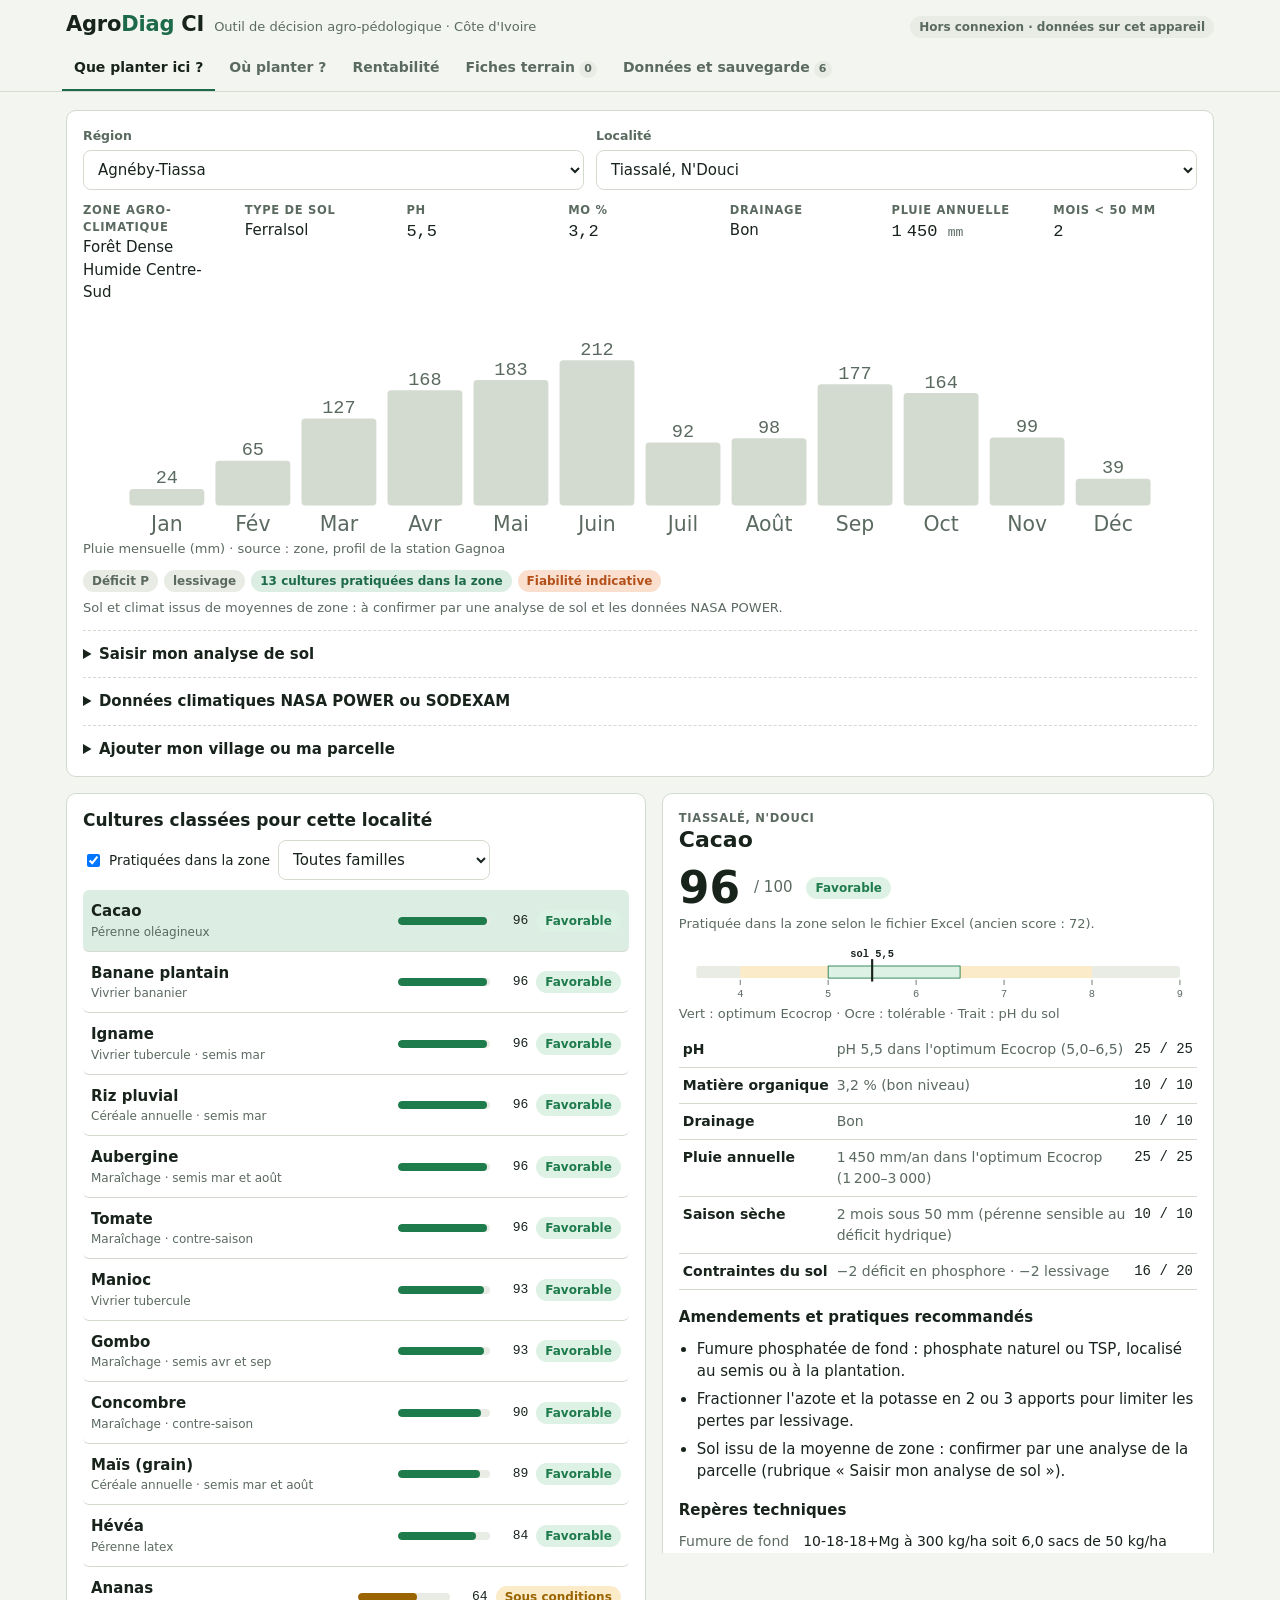
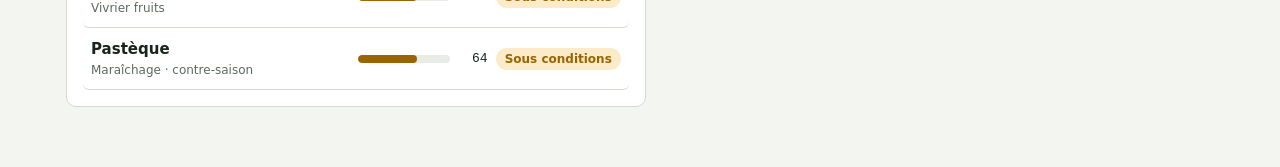
==== docs/app/index.html @ 38db0e74 "Version ordinateur installable (application web hors connexion) Co-Authored-By: Claude Opus 5.5 <nor" ====
<!doctype html><html lang="fr"><head><meta charset="utf-8">
<meta name="theme-color" content="#1D6A4A">
<meta name="description" content="Outil de décision agro-pédologique pour la Côte d'Ivoire, utilisable hors connexion.">
<link rel="manifest" href="manifest.webmanifest">
<link rel="icon" type="image/png" href="icon-192.png">
<link rel="apple-touch-icon" href="icon-192.png">
<meta name="apple-mobile-web-app-capable" content="yes">
<meta name="apple-mobile-web-app-title" content="AgroDiag CI"><meta name="viewport" content="width=device-width,initial-scale=1"><style>body{margin:0;font:14px system-ui,sans-serif}img{max-width:100%}[hidden]{display:none!important}</style></head><body><title>AgroDiag CI</title>
<style>
/* Layout : barre d'onglets fixe en haut, une colonne sur téléphone, liste + fiche côte à côte sur grand écran */
:root{
  --bg:#F3F5F1; --surface:#FFFFFF; --sunk:#E8ECE5; --line:#D3DACF; --fg:#18231C; --muted:#5B6A60;
  --accent:#1D6A4A; --accent-ink:#FFFFFF; --accent-soft:#DCEDE3;
  --good:#1E7B4C; --good-bg:#DDF1E5; --warn:#9A6400; --warn-bg:#FBEBC9; --risk:#B4501A; --risk-bg:#FADFCF; --bad:#B42335; --bad-bg:#F8DADE;
  --font-display:"Familjen Grotesk", "Segoe UI", system-ui, sans-serif;
  --font-body:"Public Sans", "Segoe UI", system-ui, sans-serif;
  --font-mono:"JetBrains Mono", ui-monospace, Menlo, Consolas, monospace;
  --r:10px;
}
@media (prefers-color-scheme: dark){:root:not([data-theme="light"]){
  --bg:#111813; --surface:#18211B; --sunk:#0D130F; --line:#2C3830; --fg:#E4EBE5; --muted:#9AAA9F;
  --accent:#5CC492; --accent-ink:#08140D; --accent-soft:#1D3328;
  --good:#6FD39E; --good-bg:#183326; --warn:#E8B45A; --warn-bg:#3A2D12; --risk:#F0925C; --risk-bg:#3D2215; --bad:#F27D8C; --bad-bg:#3E1B21; color-scheme:dark}}
:root[data-theme="dark"]{
  --bg:#111813; --surface:#18211B; --sunk:#0D130F; --line:#2C3830; --fg:#E4EBE5; --muted:#9AAA9F;
  --accent:#5CC492; --accent-ink:#08140D; --accent-soft:#1D3328;
  --good:#6FD39E; --good-bg:#183326; --warn:#E8B45A; --warn-bg:#3A2D12; --risk:#F0925C; --risk-bg:#3D2215; --bad:#F27D8C; --bad-bg:#3E1B21; color-scheme:dark}
*{box-sizing:border-box}
[hidden]{display:none!important}
body{background:var(--bg);color:var(--fg);font:15px/1.5 var(--font-body)}
h1,h2,h3{font-family:var(--font-display);text-wrap:balance;margin:0;line-height:1.2}
button,input,select,textarea{font:inherit;color:inherit}
.num{font-family:var(--font-mono);font-variant-numeric:tabular-nums}
.muted{color:var(--muted)}
.small{font-size:13px}
.lab{font-size:11.5px;text-transform:uppercase;letter-spacing:.06em;color:var(--muted);font-weight:600}

header.top{position:sticky;top:env(safe-area-inset-top,0px);z-index:5;background:var(--bg);border-bottom:1px solid var(--line)}
.top-in{max-width:1180px;margin:0 auto;padding:12px 16px 0;display:flex;flex-direction:column;gap:10px}
.brand{display:flex;align-items:baseline;gap:10px;flex-wrap:wrap}
.brand h1{font-size:21px;letter-spacing:-.01em}
.brand h1 span{color:var(--accent)}
.brand p{margin:0;color:var(--muted);font-size:13px}
nav.tabs{display:flex;gap:2px;overflow-x:auto;scrollbar-width:none;margin:0 -4px}
nav.tabs button{background:none;border:0;padding:9px 12px 11px;cursor:pointer;color:var(--muted);font-weight:600;font-size:14px;border-bottom:2.5px solid transparent;white-space:nowrap}
nav.tabs button[aria-selected="true"]{color:var(--fg);border-bottom-color:var(--accent)}
nav.tabs button:focus-visible{outline:2px solid var(--accent);outline-offset:-2px}
nav.tabs .badge{display:inline-block;min-width:18px;padding:0 5px;margin-left:4px;border-radius:9px;background:var(--sunk);font-size:11px;color:var(--muted)}

main{max-width:1180px;margin:0 auto;padding-block:18px 60px;padding-inline:16px}
section.view{display:flex;flex-direction:column;gap:16px}
.card{background:var(--surface);border:1px solid var(--line);border-radius:var(--r);padding:16px}
.row{display:flex;gap:12px;flex-wrap:wrap}
.field{display:flex;flex-direction:column;gap:4px;min-width:0;flex:1 1 160px}
.field label{font-size:12.5px;font-weight:600;color:var(--muted)}
input[type=text],input[type=number],input[type=search],select,textarea{background:var(--surface);border:1px solid var(--line);border-radius:8px;padding:9px 10px;width:100%;min-width:0}
input:focus-visible,select:focus-visible,textarea:focus-visible,button:focus-visible{outline:2px solid var(--accent);outline-offset:1px}
.btn{border:1px solid var(--line);background:var(--surface);border-radius:8px;padding:8px 13px;cursor:pointer;font-weight:600;font-size:14px}
.btn:hover{border-color:var(--accent)}
.btn.primary{background:var(--accent);border-color:var(--accent);color:var(--accent-ink)}
.btn.ghost{background:none;border-color:transparent;color:var(--accent);padding-inline:6px}
.btn.danger{color:var(--bad)}
.btn[disabled]{opacity:.5;cursor:not-allowed}

.pill{display:inline-flex;align-items:center;gap:5px;border-radius:999px;padding:2px 9px;font-size:12px;font-weight:600;white-space:nowrap}
.p-fav{background:var(--good-bg);color:var(--good)}
.p-cond{background:var(--warn-bg);color:var(--warn)}
.p-risk{background:var(--risk-bg);color:var(--risk)}
.p-bad{background:var(--bad-bg);color:var(--bad)}
.p-neutral{background:var(--sunk);color:var(--muted)}
.p-acc{background:var(--accent-soft);color:var(--accent)}

/* Diagnostic */
.diag-grid{display:grid;grid-template-columns:minmax(0,1fr);gap:16px}
@media (min-width:920px){.diag-grid{grid-template-columns:minmax(0,1.05fr) minmax(0,1fr);align-items:start}
  .detail-wrap{position:sticky;top:120px;max-height:calc(100vh - 140px);overflow:auto}}
.soil{display:grid;grid-template-columns:repeat(auto-fit,minmax(120px,1fr));gap:12px 18px;margin-top:12px}
.soil .v{font-family:var(--font-mono);font-size:17px}
.soil .v.edited{color:var(--accent)}
.constr{display:flex;flex-wrap:wrap;gap:6px;margin-top:12px}
.notice{border-radius:8px;padding:9px 12px;font-size:13.5px;background:var(--sunk)}
.notice.warn{background:var(--warn-bg);color:var(--fg)}
.notice.ok{background:var(--good-bg)}
.override{margin-top:12px;border-top:1px dashed var(--line);padding-top:12px}

.list-head{display:flex;justify-content:space-between;align-items:center;gap:10px;flex-wrap:wrap}
.filters{display:flex;gap:8px;flex-wrap:wrap;align-items:center}
.chk{display:inline-flex;gap:6px;align-items:center;font-size:13.5px}
ul.crops{list-style:none;margin:10px 0 0;padding:0;display:flex;flex-direction:column}
ul.crops li button{all:unset;box-sizing:border-box;width:100%;display:grid;grid-template-columns:minmax(0,1fr) 92px auto;gap:12px;align-items:center;padding:10px 8px;border-bottom:1px solid var(--line);cursor:pointer;border-radius:6px}
ul.crops li button:hover{background:var(--sunk)}
ul.crops li button[aria-current="true"]{background:var(--accent-soft)}
ul.crops li button:focus-visible{outline:2px solid var(--accent)}
.cn{font-weight:600;min-width:0}
.cn small{display:block;font-weight:400;color:var(--muted);font-size:12px;white-space:nowrap;overflow:hidden;text-overflow:ellipsis}
.bar{height:8px;background:var(--sunk);border-radius:4px;position:relative;overflow:hidden}
.bar i{position:absolute;inset:0 auto 0 0;border-radius:4px}
.sc{font-family:var(--font-mono);font-size:13px;text-align:right;min-width:26px}
@media (max-width:480px){ul.crops li button{grid-template-columns:minmax(0,1fr) 60px auto}}

.detail h2{font-size:22px}
.big{display:flex;align-items:center;gap:14px;margin:12px 0 4px}
.big .n{font-family:var(--font-display);font-size:44px;font-weight:700;line-height:1}
.facts{width:100%;border-collapse:collapse;margin-top:8px;font-size:14px}
.facts td{padding:7px 4px;border-bottom:1px solid var(--line);vertical-align:top}
.facts td.pts{text-align:right;white-space:nowrap;font-family:var(--font-mono)}
.facts td:first-child{font-weight:600;white-space:nowrap}
.phscale{margin:14px 0 4px}
.phscale svg{width:100%;height:auto;display:block}
ul.reco{margin:6px 0 0;padding-left:18px;display:flex;flex-direction:column;gap:5px}
.kv{display:grid;grid-template-columns:auto minmax(0,1fr);gap:4px 14px;font-size:14px;margin-top:6px}
.kv dt{color:var(--muted)}
.kv dd{margin:0}
.sub{display:flex;flex-direction:column;gap:6px;margin-top:18px}
.sub h3{font-size:15px}

/* Tables */
.tbl-wrap{overflow-x:auto;border:1px solid var(--line);border-radius:var(--r);background:var(--surface)}
table.t{border-collapse:collapse;width:100%;font-size:13.5px;min-width:640px}
table.t th{text-align:left;font-size:11.5px;text-transform:uppercase;letter-spacing:.05em;color:var(--muted);padding:9px 10px;border-bottom:1px solid var(--line);background:var(--sunk);position:sticky;top:0}
table.t td{padding:9px 10px;border-bottom:1px solid var(--line);vertical-align:top}
table.t tr:last-child td{border-bottom:0}
tr.st-interdit td:first-child{box-shadow:inset 3px 0 var(--bad)}
tr.st-verifier td:first-child{box-shadow:inset 3px 0 var(--warn)}

/* Rentabilité */
.calc-grid{display:grid;grid-template-columns:minmax(0,1fr);gap:16px}
@media (min-width:900px){.calc-grid{grid-template-columns:minmax(0,1.1fr) minmax(0,.9fr);align-items:start}}
.costs{display:grid;grid-template-columns:minmax(0,1fr) 150px;gap:8px 12px;align-items:center;margin-top:10px}
.costs label{font-size:14px}
.costs input{text-align:right;font-family:var(--font-mono)}
.res{display:grid;grid-template-columns:repeat(2,minmax(0,1fr));gap:12px}
.res .k{font-size:12px;color:var(--muted)}
.res .v{font-family:var(--font-mono);font-size:19px;font-weight:500}
.res .v.neg{color:var(--bad)}
.res .v.pos{color:var(--good)}
.progress{height:6px;background:var(--sunk);border-radius:3px;overflow:hidden;margin-top:6px}
.progress i{display:block;height:100%;background:var(--accent)}

/* Qualité */
.q-sum{display:flex;gap:8px;flex-wrap:wrap}
.q-cat{display:flex;flex-direction:column;gap:8px}
.q-item{display:grid;grid-template-columns:minmax(0,1fr) auto;gap:6px 12px;padding:11px 0;border-bottom:1px solid var(--line)}
.q-item:last-child{border-bottom:0}
.q-item b{font-weight:600}
.q-item p{margin:2px 0 0;font-size:13.5px;color:var(--muted);grid-column:1/-1}
.empty{padding:28px 12px;text-align:center;color:var(--muted)}
.toast{position:fixed;left:50%;bottom:calc(18px + env(safe-area-inset-bottom,0px));transform:translateX(-50%);background:var(--fg);color:var(--bg);padding:9px 16px;border-radius:8px;font-size:14px;z-index:20;max-width:calc(100% - 32px)}
.inline-confirm{display:inline-flex;gap:6px;align-items:center;font-size:13px}
@media (prefers-reduced-motion:no-preference){.bar i{transition:width .3s ease}}

fieldset.chips{border:0;padding:0;margin:0;min-width:0}
label.btn{cursor:pointer}
.brand .pill{margin-left:auto}
</style>
<header class="top">
  <div class="top-in">
    <div class="brand">
      <h1>Agro<span>Diag</span> CI</h1>
      <p>Outil de décision agro-pédologique · Côte d'Ivoire</p>
      <span class="pill p-neutral" id="modeBadge">Hors connexion · données sur cet appareil</span>
    </div>
    <nav class="tabs" role="tablist" aria-label="Sections">
      <button role="tab" id="tab-diag" aria-selected="true" data-v="diag">Que planter ici ?</button>
      <button role="tab" id="tab-cult" aria-selected="false" data-v="cult">Où planter ?</button>
      <button role="tab" id="tab-calc" aria-selected="false" data-v="calc">Rentabilité</button>
      <button role="tab" id="tab-fich" aria-selected="false" data-v="fich">Fiches terrain<span class="badge" id="nbFiches">0</span></button>
      <button role="tab" id="tab-qual" aria-selected="false" data-v="qual">Données et sauvegarde<span class="badge" id="nbAno">0</span></button>
    </nav>
  </div>
</header>

<main>
<!-- QUE PLANTER ICI -->
<section class="view" id="v-diag">
  <div class="card">
    <div class="row">
      <div class="field"><label for="selReg">Région</label><select id="selReg"></select></div>
      <div class="field" style="flex-basis:260px"><label for="selLoc">Localité</label><select id="selLoc"></select></div>
    </div>
    <div id="locInfo"></div>
    <details class="override" id="addLocBox">
      <summary style="cursor:pointer;font-weight:600">Ajouter mon village ou ma parcelle</summary>
      <p class="small muted" style="margin:6px 0 10px">Le village s'ajoute à la liste avec vos données de sol. La pluie mensuelle est reprise de la station de référence de la zone ; vous pourrez ensuite importer ses données NASA POWER.</p>
      <div class="row">
        <div class="field"><label for="nlNom">Nom du village</label><input type="text" id="nlNom" maxlength="80"></div>
        <div class="field"><label for="nlReg">Région</label><input type="text" id="nlReg" list="regList" maxlength="60"><datalist id="regList"></datalist></div>
        <div class="field"><label for="nlZone">Zone agro-climatique</label><select id="nlZone"></select></div>
      </div>
      <div class="row" style="margin-top:10px">
        <div class="field"><label for="nlPh">pH eau</label><input type="number" id="nlPh" step="0.1" min="3" max="10"></div>
        <div class="field"><label for="nlMo">MO (%)</label><input type="number" id="nlMo" step="0.1" min="0" max="20"></div>
        <div class="field"><label for="nlDr">Drainage</label><select id="nlDr"><option>Bon</option><option>Moyen</option><option>Rapide</option><option>Variable</option></select></div>
        <div class="field"><label for="nlSol">Type de sol</label><input type="text" id="nlSol" maxlength="60" placeholder="ex. Ferralsol"></div>
      </div>
      <fieldset class="chips" style="margin-top:10px"><legend class="small muted">Contraintes observées</legend><div id="nlContr" class="constr"></div></fieldset>
      <div class="row" style="margin-top:10px;align-items:center"><button class="btn primary" id="nlSave">Ajouter le village</button><span class="small" id="nlMsg"></span></div>
    </details>
  </div>
  <div class="diag-grid">
    <div class="card">
      <div class="list-head">
        <h2 style="font-size:17px">Cultures classées pour cette localité</h2>
        <div class="filters">
          <label class="chk"><input type="checkbox" id="onlyRef" checked> Pratiquées dans la zone</label>
          <select id="selFam" aria-label="Famille de culture" style="width:auto"></select>
        </div>
      </div>
      <ul class="crops" id="cropList"></ul>
    </div>
    <div class="detail-wrap"><div class="card detail" id="detail"></div></div>
  </div>
</section>

<!-- OÙ PLANTER -->
<section class="view" id="v-cult" hidden>
  <div class="card">
    <div class="row">
      <div class="field"><label for="selCult">Culture</label><select id="selCult"></select></div>
      <div class="field"><label for="selWhere">Afficher</label>
        <select id="selWhere"><option value="20">Les 20 meilleures localités</option><option value="all">Toutes les localités</option></select></div>
    </div>
  </div>
  <div id="cultCard" class="card"></div>
  <div class="card"><h3 style="font-size:16px">Meilleures localités pour cette culture</h3><p class="small muted" style="margin:4px 0 10px">Classement avec le sol de zone ou celui que vous avez saisi pour vos villages, et le climat de référence ou importé.</p><div id="whereList"></div></div>
  <div class="card"><h3 style="font-size:16px">Risques phytosanitaires</h3>
    <div class="row" style="margin:8px 0 10px"><div class="field" style="max-width:320px"><label for="selPhyFilter">Afficher</label>
      <select id="selPhyFilter"><option value="all">Toutes les recommandations</option><option value="pb">Seulement les produits à problème</option></select></div></div>
    <div id="phyto"></div></div>
</section>

<!-- RENTABILITÉ -->
<section class="view" id="v-calc" hidden>
  <div class="card">
    <div class="list-head"><h2 style="font-size:17px">Coûts de référence saisis</h2><span class="small muted" id="costCount"></span></div>
    <div class="progress"><i id="costBar" style="width:0"></i></div>
    <p class="small muted" style="margin:8px 0 0">Chaque culture enregistrée devient la référence de coûts et peut être exportée.</p>
  </div>
  <div class="calc-grid">
    <div class="card">
      <div class="row">
        <div class="field" style="flex-basis:220px"><label for="cCult">Culture</label><select id="cCult"></select></div>
        <div class="field"><label for="cSurf">Surface (ha)</label><input type="number" id="cSurf" min="0" step="0.1" value="1"></div>
      </div>
      <div class="row" style="margin-top:12px">
        <div class="field"><label for="cRend">Rendement attendu (t/ha)</label><input type="number" id="cRend" min="0" step="0.1"></div>
        <div class="field"><label for="cPrix">Prix bord champ (FCFA/kg)</label><input type="number" id="cPrix" min="0" step="5" placeholder="à saisir"></div>
      </div>
      <p class="small muted" id="cRendHint" style="margin:6px 0 0"></p>
      <div class="notice" id="engBox" style="margin-top:14px"></div>
      <h3 style="font-size:15px;margin-top:18px">Charges par hectare (FCFA/ha)</h3>
      <div class="costs" id="costLines"></div>
      <div class="row" style="margin-top:16px;align-items:center">
        <button class="btn primary" id="saveCost">Enregistrer comme référence</button>
        <span class="small muted" id="costMeta"></span>
      </div>
    </div>
    <div class="card">
      <h3 style="font-size:15px">Résultat</h3>
      <div class="res" id="calcRes" style="margin-top:12px"></div>
      <p class="small muted" id="calcNote" style="margin:14px 0 0"></p>
    </div>
  </div>
</section>

<!-- FICHES -->
<section class="view" id="v-fich" hidden>
  <div class="card">
    <h2 style="font-size:17px">Fiches de diagnostic enregistrées</h2>
    <p class="small muted" style="margin:4px 0 0" id="fichHint"></p>
  </div>
  <div id="fichList"></div>
</section>

<!-- DONNÉES -->
<section class="view" id="v-qual" hidden>
  <div class="card">
    <h2 style="font-size:17px">Sauvegarde et transfert</h2>
    <p class="small" style="margin:6px 0 0;max-width:72ch" id="saveHint"></p>
    <div class="row" style="margin-top:12px">
      <button class="btn primary" id="bkExport">Exporter mes données (.json)</button>
      <label class="btn" for="bkFile" style="display:inline-flex;align-items:center">Importer une sauvegarde</label>
      <input type="file" id="bkFile" accept=".json,application/json" hidden>
    </div>
    <p class="small" id="bkMsg" style="margin:8px 0 0"></p>
  </div>
  <div class="card">
    <h2 style="font-size:17px">État du référentiel</h2>
    <div class="q-sum" id="qSum" style="margin-top:10px"></div>
    <div class="row" style="margin-top:14px">
      <button class="btn" data-exp="loc">Exporter les localités (CSV)</button>
      <button class="btn" data-exp="score">Exporter les scores (CSV)</button>
      <button class="btn" data-exp="cout">Exporter les coûts (CSV)</button>
    </div>
    <p class="small muted" id="expNote" style="margin:8px 0 0"></p>
  </div>
  <div class="card"><h3 style="font-size:16px">Sources des données</h3>
    <dl class="kv small" style="margin-top:10px;max-width:80ch">
      <dt>Exigences des cultures</dt><dd>FAO Ecocrop (base officielle de 1 710 espèces, diffusée avec le paquet R Recocrop) : pH, pluie annuelle, drainage et salinité tolérés.</dd>
      <dt>Pluie mensuelle</dt><dd>Normales 1961-1990 de 11 stations (Odienné, Bouaké, Man, Bondoukou, Abidjan, Yamoussoukro, Gagnoa, Sassandra, Dimbokro, Adiaké, Séguéla), plus Korhogo (total annuel publié, profil mensuel d'Odienné). Chaque localité suit la station de sa zone, ajustée à sa pluie annuelle.</dd>
      <dt>Climat local</dt><dd>Fichiers NASA POWER (climatologie) ou valeurs de station SODEXAM, importés localité par localité.</dd>
      <dt>Sols</dt><dd>Fichier Excel d'origine : 12 profils de zone. Votre analyse de laboratoire ou vos villages ajoutés les remplacent.</dd>
      <dt>Réglementation phyto</dt><dd>Arrêté MINAGRI n°159 du 21/06/2004 ; circulaire n°1743 du 20/11/2015 (arrêté n°030 MINAGRI 2015).</dd>
    </dl>
  </div>
  <div class="card"><h3 style="font-size:16px">Anomalies du fichier d'origine</h3><div id="qList"></div></div>
  <div class="card"><h3 style="font-size:16px">Régions signalées « non couvertes » dans le fichier</h3>
    <div class="tbl-wrap" style="margin-top:10px"><table class="t" id="zTbl"></table></div></div>
  <div class="card"><h3 style="font-size:16px">Comment le score est calculé</h3>
    <div class="small" style="margin-top:6px;max-width:72ch">
      <p>Le score sur 100 additionne six facteurs : <b>pH</b> (25 pts), <b>matière organique</b> (10), <b>drainage</b> (10), <b>pluie annuelle</b> (25), <b>calendrier</b> (10) et <b>contraintes du sol</b> (20). Le pH, la pluie, le drainage et la salinité tolérés viennent de FAO Ecocrop.</p>
      <p>Pour une culture annuelle pluviale, le <b>calendrier</b> cherche le mois de semis qui donne le plus de mois assez arrosés pendant le cycle (100 mm/mois pour une culture exigeante, 75 pour une culture moyenne, 50 pour une culture tolérante à la sécheresse). Pour une pérenne, il compte les mois de moins de 50 mm. Pour une culture irriguée, il indique la période de contre-saison.</p>
      <p>Un facteur majeur très défavorable (pH ou pluie) plafonne le score à 64, un facteur hors des limites Ecocrop à 44. Une culture d'altitude hors de la zone montagneuse perd 25 points.</p>
      <p><b>75 et plus</b> : favorable · <b>60 à 74</b> : faisable sous conditions · <b>45 à 59</b> : risqué · <b>moins de 45</b> : déconseillé.</p>
      <p>L'indicateur de fiabilité dit d'où viennent les données : <b>élevée</b> quand le sol est analysé et le climat local (station ou NASA POWER), <b>moyenne</b> quand l'un des deux l'est, <b>indicative</b> quand tout vient de moyennes de zone.</p>
    </div>
  </div>
</section>
</main>
<div class="toast" id="toast" hidden></div>

<script>
const D = {"locs":[{"id":1,"nom":"Doba, Grabo, Taté","sp":"Grabo","dep":"Tabou","reg":"San-Pédro","reg0":"San-Pédro","zone":"Forêt Dense Humide Sud-Ouest","sol":"Ferralsol / Acrisol","ph":4.9,"mo":4.2,"drain":"Bon","contr":"Al échangeable, pH bas, Déficit P","pluie":1800,"secs":3,"pluieSrc":"zone","statut":"ok","note":null,"orig":"Doba, Grabo, Taté","ref":{"Cacao":72,"Palmier à huile":64,"Hévéa":64,"Banane plantain":72,"Manioc":72,"Igname":72,"Taro":64,"Maïs (grain)":72,"Riz pluvial":72,"Gombo":72,"Piment":64,"Aubergine":72,"Noix de cola":64,"Ananas":72},"st":"Sassandra"},{"id":2,"nom":"Djouroutou, Niégré","sp":"Tabou","dep":"Tabou","reg":"San-Pédro","reg0":"San-Pédro","zone":"Forêt Dense Humide Sud-Ouest","sol":"Ferralsol / Acrisol","ph":4.9,"mo":4.2,"drain":"Bon","contr":"Al échangeable, pH bas, Déficit P","pluie":1800,"secs":3,"pluieSrc":"zone","statut":"ok","note":null,"orig":"Djouroutou, Niégré","ref":{"Cacao":72,"Palmier à huile":64,"Hévéa":64,"Banane plantain":72,"Manioc":72,"Igname":72,"Taro":64,"Maïs (grain)":72,"Riz pluvial":72,"Gombo":72,"Piment":64,"Aubergine":72,"Noix de cola":64,"Ananas":72},"st":"Sassandra"},{"id":3,"nom":"Méagui, Oupoyo","sp":"Méagui","dep":"Méagui","reg":"Nawa","reg0":"San-Pédro","zone":"Forêt Dense Humide Sud-Ouest","sol":"Ferralsol / Acrisol","ph":4.9,"mo":4.2,"drain":"Bon","contr":"Al échangeable, pH bas, Déficit P","pluie":1800,"secs":3,"pluieSrc":"zone","statut":"corrige","note":"Méagui est un département de la région de la Nawa (et non San-Pédro). Département aussi à corriger : Méagui.","orig":"Méagui, Oupoyo","ref":{"Cacao":72,"Palmier à huile":64,"Hévéa":64,"Banane plantain":72,"Manioc":72,"Igname":72,"Taro":64,"Maïs (grain)":72,"Riz pluvial":72,"Gombo":72,"Piment":64,"Aubergine":72,"Noix de cola":64,"Ananas":72},"st":"Sassandra"},{"id":4,"nom":"Grand-Béréby, Roc","sp":"Grand-Béréby","dep":"San-Pédro","reg":"San-Pédro","reg0":"San-Pédro","zone":"Forêt Dense Humide Sud-Ouest","sol":"Ferralsol / Acrisol","ph":4.9,"mo":4.2,"drain":"Bon","contr":"Al échangeable, pH bas, Déficit P","pluie":1800,"secs":3,"pluieSrc":"zone","statut":"ok","note":null,"orig":"Grand-Béréby, Roc","ref":{"Cacao":72,"Palmier à huile":64,"Hévéa":64,"Banane plantain":72,"Manioc":72,"Igname":72,"Taro":64,"Maïs (grain)":72,"Riz pluvial":72,"Gombo":72,"Piment":64,"Aubergine":72,"Noix de cola":64,"Ananas":72},"st":"Sassandra"},{"id":5,"nom":"Soubré, Buyo","sp":"Soubré","dep":"Soubré","reg":"Nawa","reg0":"San-Pédro","zone":"Forêt Dense Humide Sud-Ouest","sol":"Ferralsol / Acrisol","ph":4.9,"mo":4.2,"drain":"Bon","contr":"Al échangeable, pH bas, Déficit P","pluie":1800,"secs":3,"pluieSrc":"zone","statut":"corrige","note":"Soubré est le chef-lieu de la région de la Nawa.","orig":"Soubré, Buyo","ref":{"Cacao":72,"Palmier à huile":64,"Hévéa":64,"Banane plantain":72,"Manioc":72,"Igname":72,"Taro":64,"Maïs (grain)":72,"Riz pluvial":72,"Gombo":72,"Piment":64,"Aubergine":72,"Noix de cola":64,"Ananas":72},"st":"Sassandra"},{"id":6,"nom":"Buyo, Guezon","sp":"Buyo","dep":"Soubré","reg":"Nawa","reg0":"San-Pédro","zone":"Forêt Dense Humide Sud-Ouest","sol":"Ferralsol / Acrisol","ph":4.9,"mo":4.2,"drain":"Bon","contr":"Al échangeable, pH bas, Déficit P","pluie":1800,"secs":3,"pluieSrc":"zone","statut":"corrige","note":"Buyo relève du département de Buyo, région de la Nawa.","orig":"Buyo, Guezon","ref":{"Cacao":72,"Palmier à huile":64,"Hévéa":64,"Banane plantain":72,"Manioc":72,"Igname":72,"Taro":64,"Maïs (grain)":72,"Riz pluvial":72,"Gombo":72,"Piment":64,"Aubergine":72,"Noix de cola":64,"Ananas":72},"st":"Sassandra"},{"id":7,"nom":"Duékoué, Bagohouo","sp":"Duékoué","dep":"Duékoué","reg":"Guémon","reg0":"Guémon","zone":"Forêt Dense Humide Ouest","sol":"Ferralsol","ph":5.1,"mo":3.8,"drain":"Bon","contr":"Acidité, compaction légère","pluie":1600,"secs":3,"pluieSrc":"zone","statut":"ok","note":null,"orig":"Duékoué, Bagohouo","ref":{"Cacao":85,"Café Robusta":77,"Hévéa":77,"Banane plantain":85,"Manioc":85,"Igname":85,"Taro":77,"Maïs (grain)":85,"Riz pluvial":85,"Palmier à huile":77,"Noix de cola":77,"Piment":77,"Aubergine":85,"Patate douce":77},"st":"Man"},{"id":8,"nom":"Bangolo, Gaapleu","sp":"Bangolo","dep":"Guiglo","reg":"Guémon","reg0":"Guémon","zone":"Forêt Dense Humide Ouest","sol":"Ferralsol","ph":5.1,"mo":3.8,"drain":"Bon","contr":"Acidité, compaction légère","pluie":1600,"secs":3,"pluieSrc":"zone","statut":"ok","note":null,"orig":"Bangolo, Gaapleu","ref":{"Cacao":85,"Café Robusta":77,"Hévéa":77,"Banane plantain":85,"Manioc":85,"Igname":85,"Taro":77,"Maïs (grain)":85,"Riz pluvial":85,"Palmier à huile":77,"Noix de cola":77,"Piment":77,"Aubergine":85,"Patate douce":77},"st":"Man"},{"id":9,"nom":"Guiglo, Nizahon","sp":"Guiglo","dep":"Guiglo","reg":"Cavally","reg0":"Guémon","zone":"Forêt Dense Humide Ouest","sol":"Ferralsol","ph":5.1,"mo":3.8,"drain":"Bon","contr":"Acidité, compaction légère","pluie":1600,"secs":3,"pluieSrc":"zone","statut":"corrige","note":"Guiglo est le chef-lieu de la région du Cavally (et non Guémon).","orig":"Guiglo, Nizahon","ref":{"Cacao":85,"Café Robusta":77,"Hévéa":77,"Banane plantain":85,"Manioc":85,"Igname":85,"Taro":77,"Maïs (grain)":85,"Riz pluvial":85,"Palmier à huile":77,"Noix de cola":77,"Piment":77,"Aubergine":85,"Patate douce":77},"st":"Man"},{"id":10,"nom":"Kouibly, Nidrou","sp":"Kouibly","dep":"Duékoué","reg":"Guémon","reg0":"Guémon","zone":"Forêt Dense Humide Ouest","sol":"Ferralsol","ph":5.1,"mo":3.8,"drain":"Bon","contr":"Acidité, compaction légère","pluie":1600,"secs":3,"pluieSrc":"zone","statut":"ok","note":null,"orig":"Kouibly, Nidrou","ref":{"Cacao":85,"Café Robusta":77,"Hévéa":77,"Banane plantain":85,"Manioc":85,"Igname":85,"Taro":77,"Maïs (grain)":85,"Riz pluvial":85,"Palmier à huile":77,"Noix de cola":77,"Piment":77,"Aubergine":85,"Patate douce":77},"st":"Man"},{"id":11,"nom":"Taï, Kéibli","sp":"Taï","dep":"Guiglo","reg":"Cavally","reg0":"Cavally","zone":"Forêt Dense Humide Ouest","sol":"Ferralsol","ph":5.1,"mo":3.8,"drain":"Bon","contr":"Acidité, compaction légère","pluie":1600,"secs":3,"pluieSrc":"zone","statut":"ok","note":null,"orig":"Taï, Kéibli","ref":{"Cacao":85,"Café Robusta":77,"Hévéa":77,"Banane plantain":85,"Manioc":85,"Igname":85,"Taro":77,"Maïs (grain)":85,"Riz pluvial":85,"Palmier à huile":77,"Noix de cola":77,"Piment":77,"Aubergine":85,"Patate douce":77},"st":"Man"},{"id":12,"nom":"Bloléquin, Péhé","sp":"Bloléquin","dep":"Guiglo","reg":"Cavally","reg0":"Cavally","zone":"Forêt Dense Humide Ouest","sol":"Ferralsol","ph":5.1,"mo":3.8,"drain":"Bon","contr":"Acidité, compaction légère","pluie":1600,"secs":3,"pluieSrc":"zone","statut":"ok","note":null,"orig":"Bloléquin, Péhé","ref":{"Cacao":85,"Café Robusta":77,"Hévéa":77,"Banane plantain":85,"Manioc":85,"Igname":85,"Taro":77,"Maïs (grain)":85,"Riz pluvial":85,"Palmier à huile":77,"Noix de cola":77,"Piment":77,"Aubergine":85,"Patate douce":77},"st":"Man"},{"id":13,"nom":"Toulepleu, Glôkê","sp":"Toulepleu","dep":"Guiglo","reg":"Cavally","reg0":"Cavally","zone":"Forêt Dense Humide Ouest","sol":"Ferralsol","ph":5.1,"mo":3.8,"drain":"Bon","contr":"Acidité, compaction légère","pluie":1600,"secs":3,"pluieSrc":"zone","statut":"ok","note":null,"orig":"Toulepleu, Glôkê","ref":{"Cacao":85,"Café Robusta":77,"Hévéa":77,"Banane plantain":85,"Manioc":85,"Igname":85,"Taro":77,"Maïs (grain)":85,"Riz pluvial":85,"Palmier à huile":77,"Noix de cola":77,"Piment":77,"Aubergine":85,"Patate douce":77},"st":"Man"},{"id":14,"nom":"Agboville, Loviguié","sp":"Agboville","dep":"Agboville","reg":"Agnéby-Tiassa","reg0":"Agnéby-Tiassa","zone":"Forêt Dense Humide Centre-Sud","sol":"Ferralsol","ph":5.5,"mo":3.2,"drain":"Bon","contr":"Déficit P, lessivage","pluie":1450,"secs":3,"pluieSrc":"zone","statut":"ok","note":null,"orig":"Agboville, Loviguié","ref":{"Cacao":72,"Hévéa":64,"Ananas":72,"Banane plantain":72,"Manioc":72,"Igname":72,"Maïs (grain)":72,"Riz pluvial":72,"Gombo":72,"Tomate":72,"Concombre":72,"Aubergine":72,"Pastèque":72},"st":"Gagnoa"},{"id":15,"nom":"Tiassalé, N'Douci","sp":"Tiassalé","dep":"Agboville","reg":"Agnéby-Tiassa","reg0":"Agnéby-Tiassa","zone":"Forêt Dense Humide Centre-Sud","sol":"Ferralsol","ph":5.5,"mo":3.2,"drain":"Bon","contr":"Déficit P, lessivage","pluie":1450,"secs":3,"pluieSrc":"zone","statut":"ok","note":null,"orig":"Tiassalé, N'Douci","ref":{"Cacao":72,"Hévéa":64,"Ananas":72,"Banane plantain":72,"Manioc":72,"Igname":72,"Maïs (grain)":72,"Riz pluvial":72,"Gombo":72,"Tomate":72,"Concombre":72,"Aubergine":72,"Pastèque":72},"st":"Gagnoa"},{"id":16,"nom":"Sikensi, Rubino","sp":"Sikensi","dep":"Agboville","reg":"Agnéby-Tiassa","reg0":"Agnéby-Tiassa","zone":"Forêt Dense Humide Centre-Sud","sol":"Ferralsol","ph":5.5,"mo":3.2,"drain":"Bon","contr":"Déficit P, lessivage","pluie":1450,"secs":3,"pluieSrc":"zone","statut":"ok","note":null,"orig":"Sikensi, Rubino","ref":{"Cacao":72,"Hévéa":64,"Ananas":72,"Banane plantain":72,"Manioc":72,"Igname":72,"Maïs (grain)":72,"Riz pluvial":72,"Gombo":72,"Tomate":72,"Concombre":72,"Aubergine":72,"Pastèque":72},"st":"Gagnoa"},{"id":17,"nom":"Taabo, Allangouassou","sp":"Taabo","dep":"Tiassalé","reg":"Agnéby-Tiassa","reg0":"Agnéby-Tiassa","zone":"Forêt Dense Humide Centre-Sud","sol":"Ferralsol","ph":5.5,"mo":3.2,"drain":"Bon","contr":"Déficit P, lessivage","pluie":1450,"secs":3,"pluieSrc":"zone","statut":"ok","note":null,"orig":"Taabo, Allangouassou","ref":{"Cacao":72,"Hévéa":64,"Ananas":72,"Banane plantain":72,"Manioc":72,"Igname":72,"Maïs (grain)":72,"Riz pluvial":72,"Gombo":72,"Tomate":72,"Concombre":72,"Aubergine":72,"Pastèque":72},"st":"Gagnoa"},{"id":18,"nom":"Adzopé, Ahouabo","sp":"Adzopé","dep":"Adzopé","reg":"La Mé","reg0":"La Mé","zone":"Forêt Dense Humide Centre-Sud","sol":"Ferralsol","ph":5.5,"mo":3.2,"drain":"Bon","contr":"Déficit P, lessivage","pluie":1450,"secs":3,"pluieSrc":"zone","statut":"ok","note":null,"orig":"Adzopé, Ahouabo","ref":{"Cacao":72,"Hévéa":64,"Ananas":72,"Banane plantain":72,"Manioc":72,"Igname":72,"Maïs (grain)":72,"Riz pluvial":72,"Gombo":72,"Tomate":72,"Concombre":72,"Aubergine":72,"Pastèque":72},"st":"Gagnoa"},{"id":19,"nom":"Aboisso, Adjouan","sp":"Aboisso","dep":"Aboisso","reg":"Sud-Comoé","reg0":"Sud-Comoé","zone":"Forêt Dense Humide Est","sol":"Acrisol / Arenosol","ph":5,"mo":2.8,"drain":"Rapide","contr":"Faible rétention eau","pluie":1900,"secs":2,"pluieSrc":"zone","statut":"ok","note":null,"orig":"Aboisso, Adjouan","ref":{"Cacao":85,"Hévéa":77,"Palmier à huile":77,"Ananas":85,"Banane plantain":85,"Manioc":85,"Noix de cola":77,"Maïs (grain)":85,"Piment":77,"Aubergine":85,"Igname":85,"Banane douce":77},"st":"Adiaké"},{"id":20,"nom":"Adiaké, Assinie","sp":"Adiaké","dep":"Aboisso","reg":"Sud-Comoé","reg0":"Sud-Comoé","zone":"Forêt Dense Humide Est","sol":"Acrisol / Arenosol","ph":5,"mo":2.8,"drain":"Rapide","contr":"Faible rétention eau","pluie":1922,"secs":1,"pluieSrc":"station Adiaké","statut":"ok","note":null,"orig":"Adiaké, Assinie","ref":{"Cacao":85,"Hévéa":77,"Palmier à huile":77,"Ananas":85,"Banane plantain":85,"Manioc":85,"Noix de cola":77,"Maïs (grain)":85,"Piment":77,"Aubergine":85,"Igname":85,"Banane douce":77},"st":"Adiaké"},{"id":21,"nom":"Bonoua","sp":"Bonoua","dep":"Grand-Bassam","reg":"Sud-Comoé","reg0":"Sud-Comoé","zone":"Forêt Dense Humide Est","sol":"Acrisol / Arenosol","ph":5,"mo":2.8,"drain":"Rapide","contr":"Faible rétention eau","pluie":1900,"secs":2,"pluieSrc":"zone","statut":"corrige","note":"Doublon Grand-Bassam : la ligne 21 devient Bonoua (Sud-Comoé), Grand-Bassam reste sur la ligne 80.","orig":"Grand-Bassam, Bonoua","ref":{"Cacao":85,"Hévéa":77,"Palmier à huile":77,"Ananas":85,"Banane plantain":85,"Manioc":85,"Noix de cola":77,"Maïs (grain)":85,"Piment":77,"Aubergine":85,"Igname":85,"Banane douce":77},"st":"Adiaké"},{"id":22,"nom":"Alépé, Bianouan","sp":"Alépé","dep":"Adzopé","reg":"La Mé","reg0":"La Mé","zone":"Forêt Dense Humide Centre-Sud","sol":"Ferralsol","ph":5.5,"mo":3.2,"drain":"Bon","contr":"Déficit P, lessivage","pluie":1450,"secs":3,"pluieSrc":"zone","statut":"ok","note":null,"orig":"Alépé, Bianouan","ref":{"Cacao":72,"Hévéa":64,"Ananas":72,"Banane plantain":72,"Manioc":72,"Igname":72,"Maïs (grain)":72,"Riz pluvial":72,"Gombo":72,"Tomate":72,"Concombre":72,"Aubergine":72,"Pastèque":72},"st":"Gagnoa"},{"id":23,"nom":"Yakassé-Attobrou","sp":"Yakassé-Attobrou","dep":"Adzopé","reg":"La Mé","reg0":"La Mé","zone":"Forêt Dense Humide Centre-Sud","sol":"Ferralsol","ph":5.5,"mo":3.2,"drain":"Bon","contr":"Déficit P, lessivage","pluie":1450,"secs":3,"pluieSrc":"zone","statut":"ok","note":null,"orig":"Yakassé-Attobrou","ref":{"Cacao":72,"Hévéa":64,"Ananas":72,"Banane plantain":72,"Manioc":72,"Igname":72,"Maïs (grain)":72,"Riz pluvial":72,"Gombo":72,"Tomate":72,"Concombre":72,"Aubergine":72,"Pastèque":72},"st":"Gagnoa"},{"id":24,"nom":"Grand-Lahou","sp":"Fresco","dep":"Grand-Lahou","reg":"Grands-Ponts","reg0":"Grands-Ponts","zone":"Littoral / Forêt Humide","sol":"Arenosol / Gleysol","ph":5.5,"mo":1.5,"drain":"Variable","contr":"Salinité, engorgement","pluie":1800,"secs":3,"pluieSrc":"zone","statut":"corrige","note":"Grand-Lahou (Grands-Ponts) et Fresco (Gbôklé) : paire scindée en deux localités.","orig":"Grand-Lahou, Fresco","ref":{"Cocotier":77,"Manioc":85,"Banane plantain":85,"Maraîchage (salades)":77,"Tomate":85,"Piment":77,"Aubergine":85,"Crabe / Crevettes (aquaculture)":77,"Pastèque":85},"st":"Abidjan"},{"id":2401,"nom":"Fresco","sp":"Fresco","dep":"Fresco","reg":"Gbôklé","reg0":"Grands-Ponts","zone":"Littoral / Forêt Humide","sol":"Arenosol / Gleysol","ph":5.5,"mo":1.5,"drain":"Variable","contr":"Salinité, engorgement","pluie":1800,"secs":3,"pluieSrc":"zone","statut":"corrige","note":"Grand-Lahou (Grands-Ponts) et Fresco (Gbôklé) : paire scindée en deux localités.","orig":"Grand-Lahou, Fresco","ref":{"Cocotier":77,"Manioc":85,"Banane plantain":85,"Maraîchage (salades)":77,"Tomate":85,"Piment":77,"Aubergine":85,"Crabe / Crevettes (aquaculture)":77,"Pastèque":85},"st":"Abidjan"},{"id":25,"nom":"Jacqueville, Adjoukrou","sp":"Jacqueville","dep":"Dabou","reg":"Grands-Ponts","reg0":"Grands-Ponts","zone":"Littoral / Forêt Humide","sol":"Arenosol / Gleysol","ph":5.5,"mo":1.5,"drain":"Variable","contr":"Salinité, engorgement","pluie":1800,"secs":3,"pluieSrc":"zone","statut":"ok","note":null,"orig":"Jacqueville, Adjoukrou","ref":{"Cocotier":77,"Manioc":85,"Banane plantain":85,"Maraîchage (salades)":77,"Tomate":85,"Piment":77,"Aubergine":85,"Crabe / Crevettes (aquaculture)":77,"Pastèque":85},"st":"Abidjan"},{"id":26,"nom":"Dabou, Lopou","sp":"Dabou","dep":"Dabou","reg":"Grands-Ponts","reg0":"Grands-Ponts","zone":"Littoral / Forêt Humide","sol":"Arenosol / Gleysol","ph":5.5,"mo":1.5,"drain":"Variable","contr":"Salinité, engorgement","pluie":1800,"secs":3,"pluieSrc":"zone","statut":"ok","note":null,"orig":"Dabou, Lopou","ref":{"Cocotier":77,"Manioc":85,"Banane plantain":85,"Maraîchage (salades)":77,"Tomate":85,"Piment":77,"Aubergine":85,"Crabe / Crevettes (aquaculture)":77,"Pastèque":85},"st":"Abidjan"},{"id":27,"nom":"Daloa, Zaïbo","sp":"Daloa","dep":"Daloa","reg":"Haut-Sassandra","reg0":"Haut-Sassandra","zone":"Zone de Transition Forêt-Savane","sol":"Lixisol","ph":5.8,"mo":2.5,"drain":"Moyen","contr":"Sécheresse partielle, érosion","pluie":1250,"secs":4,"pluieSrc":"zone","statut":"ok","note":null,"orig":"Daloa, Zaïbo","ref":{"Cacao":85,"Café Robusta":77,"Hévéa":77,"Coton":85,"Maïs (grain)":85,"Riz pluvial":85,"Igname":85,"Manioc":85,"Banane plantain":85,"Tomate":85,"Gombo":85,"Piment":77,"Aubergine":85,"Anacarde":85,"Soja":77,"Niébé":77},"st":"Yamoussoukro"},{"id":28,"nom":"Issia, Gboguhé","sp":"Issia","dep":"Daloa","reg":"Haut-Sassandra","reg0":"Haut-Sassandra","zone":"Zone de Transition Forêt-Savane","sol":"Lixisol","ph":5.8,"mo":2.5,"drain":"Moyen","contr":"Sécheresse partielle, érosion","pluie":1250,"secs":4,"pluieSrc":"zone","statut":"ok","note":null,"orig":"Issia, Gboguhé","ref":{"Cacao":85,"Café Robusta":77,"Hévéa":77,"Coton":85,"Maïs (grain)":85,"Riz pluvial":85,"Igname":85,"Manioc":85,"Banane plantain":85,"Tomate":85,"Gombo":85,"Piment":77,"Aubergine":85,"Anacarde":85,"Soja":77,"Niébé":77},"st":"Yamoussoukro"},{"id":29,"nom":"Vavoua","sp":"Vavoua","dep":"Vavoua","reg":"Haut-Sassandra","reg0":"Haut-Sassandra","zone":"Zone de Transition Forêt-Savane","sol":"Lixisol","ph":5.8,"mo":2.5,"drain":"Moyen","contr":"Sécheresse partielle, érosion","pluie":1250,"secs":4,"pluieSrc":"zone","statut":"corrige","note":"Gagnoa existe déjà (ligne « Gagnoa, Gnago ») : la ligne devient Vavoua (Haut-Sassandra).","orig":"Vavoua, Gagnoa","ref":{"Cacao":85,"Café Robusta":77,"Hévéa":77,"Coton":85,"Maïs (grain)":85,"Riz pluvial":85,"Igname":85,"Manioc":85,"Banane plantain":85,"Tomate":85,"Gombo":85,"Piment":77,"Aubergine":85,"Anacarde":85,"Soja":77,"Niébé":77},"st":"Yamoussoukro"},{"id":30,"nom":"Zoukougbeu, Bognonzra","sp":"Zoukougbeu","dep":"Daloa","reg":"Haut-Sassandra","reg0":"Haut-Sassandra","zone":"Zone de Transition Forêt-Savane","sol":"Lixisol","ph":5.8,"mo":2.5,"drain":"Moyen","contr":"Sécheresse partielle, érosion","pluie":1250,"secs":4,"pluieSrc":"zone","statut":"ok","note":null,"orig":"Zoukougbeu, Bognonzra","ref":{"Cacao":85,"Café Robusta":77,"Hévéa":77,"Coton":85,"Maïs (grain)":85,"Riz pluvial":85,"Igname":85,"Manioc":85,"Banane plantain":85,"Tomate":85,"Gombo":85,"Piment":77,"Aubergine":85,"Anacarde":85,"Soja":77,"Niébé":77},"st":"Yamoussoukro"},{"id":31,"nom":"Bouaflé, Bonon","sp":"Bouaflé","dep":"Bouaflé","reg":"Marahoué","reg0":"Marahoué","zone":"Zone de Transition Forêt-Savane","sol":"Lixisol","ph":5.8,"mo":2.5,"drain":"Moyen","contr":"Sécheresse partielle, érosion","pluie":1250,"secs":4,"pluieSrc":"zone","statut":"ok","note":null,"orig":"Bouaflé, Bonon","ref":{"Cacao":85,"Café Robusta":77,"Hévéa":77,"Coton":85,"Maïs (grain)":85,"Riz pluvial":85,"Igname":85,"Manioc":85,"Banane plantain":85,"Tomate":85,"Gombo":85,"Piment":77,"Aubergine":85,"Anacarde":85,"Soja":77,"Niébé":77},"st":"Yamoussoukro"},{"id":32,"nom":"Zuénoula","sp":"Zuénoula","dep":"Zuénoula","reg":"Marahoué","reg0":"Marahoué","zone":"Zone de Transition Forêt-Savane","sol":"Lixisol","ph":5.8,"mo":2.5,"drain":"Moyen","contr":"Sécheresse partielle, érosion","pluie":1250,"secs":4,"pluieSrc":"zone","statut":"corrige","note":"Kounahiri existe déjà avec Mankono (Béré) : la ligne devient Zuénoula (Marahoué).","orig":"Zuénoula, Kounahiri","ref":{"Cacao":85,"Café Robusta":77,"Hévéa":77,"Coton":85,"Maïs (grain)":85,"Riz pluvial":85,"Igname":85,"Manioc":85,"Banane plantain":85,"Tomate":85,"Gombo":85,"Piment":77,"Aubergine":85,"Anacarde":85,"Soja":77,"Niébé":77},"st":"Yamoussoukro"},{"id":33,"nom":"Sinfra, Orofla","sp":"Sinfra","dep":"Bouaflé","reg":"Marahoué","reg0":"Marahoué","zone":"Zone de Transition Forêt-Savane","sol":"Lixisol","ph":5.8,"mo":2.5,"drain":"Moyen","contr":"Sécheresse partielle, érosion","pluie":1250,"secs":4,"pluieSrc":"zone","statut":"ok","note":null,"orig":"Sinfra, Orofla","ref":{"Cacao":85,"Café Robusta":77,"Hévéa":77,"Coton":85,"Maïs (grain)":85,"Riz pluvial":85,"Igname":85,"Manioc":85,"Banane plantain":85,"Tomate":85,"Gombo":85,"Piment":77,"Aubergine":85,"Anacarde":85,"Soja":77,"Niébé":77},"st":"Yamoussoukro"},{"id":34,"nom":"Gagnoa, Gnago","sp":"Gagnoa","dep":"Gagnoa","reg":"Gôh","reg0":"Gôh","zone":"Zone de Transition Forêt-Savane","sol":"Lixisol","ph":5.8,"mo":2.5,"drain":"Moyen","contr":"Sécheresse partielle, érosion","pluie":1406,"secs":2,"pluieSrc":"station Gagnoa","statut":"ok","note":null,"orig":"Gagnoa, Gnago","ref":{"Cacao":85,"Café Robusta":77,"Hévéa":77,"Coton":85,"Maïs (grain)":85,"Riz pluvial":85,"Igname":85,"Manioc":85,"Banane plantain":85,"Tomate":85,"Gombo":85,"Piment":77,"Aubergine":85,"Anacarde":85,"Soja":77,"Niébé":77},"st":"Gagnoa"},{"id":35,"nom":"Oumé, Guibéroua","sp":"Oumé","dep":"Gagnoa","reg":"Gôh","reg0":"Gôh","zone":"Zone de Transition Forêt-Savane","sol":"Lixisol","ph":5.8,"mo":2.5,"drain":"Moyen","contr":"Sécheresse partielle, érosion","pluie":1250,"secs":4,"pluieSrc":"zone","statut":"ok","note":null,"orig":"Oumé, Guibéroua","ref":{"Cacao":85,"Café Robusta":77,"Hévéa":77,"Coton":85,"Maïs (grain)":85,"Riz pluvial":85,"Igname":85,"Manioc":85,"Banane plantain":85,"Tomate":85,"Gombo":85,"Piment":77,"Aubergine":85,"Anacarde":85,"Soja":77,"Niébé":77},"st":"Yamoussoukro"},{"id":36,"nom":"Méadji","sp":"Méadji","dep":"Soubré","reg":"Nawa","reg0":"Gôh","zone":"Forêt Dense Humide Sud-Ouest","sol":"Ferralsol / Acrisol","ph":4.9,"mo":4.2,"drain":"Bon","contr":"Al échangeable, pH bas, Déficit P","pluie":1800,"secs":3,"pluieSrc":"zone","statut":"corrige","note":"Méadji (Nawa, profil de sol Sud-Ouest) et Bayota (Gôh) : paire scindée.","orig":"Méadji, Bayota","ref":{"Cacao":85,"Café Robusta":77,"Hévéa":77,"Coton":85,"Maïs (grain)":85,"Riz pluvial":85,"Igname":85,"Manioc":85,"Banane plantain":85,"Tomate":85,"Gombo":85,"Piment":77,"Aubergine":85,"Anacarde":85,"Soja":77,"Niébé":77},"st":"Sassandra"},{"id":3601,"nom":"Bayota","sp":"Méadji","dep":"Gagnoa","reg":"Gôh","reg0":"Gôh","zone":"Zone de Transition Forêt-Savane","sol":"Lixisol","ph":5.8,"mo":2.5,"drain":"Moyen","contr":"Sécheresse partielle, érosion","pluie":1250,"secs":4,"pluieSrc":"zone","statut":"corrige","note":"Méadji (Nawa, profil de sol Sud-Ouest) et Bayota (Gôh) : paire scindée.","orig":"Méadji, Bayota","ref":{"Cacao":85,"Café Robusta":77,"Hévéa":77,"Coton":85,"Maïs (grain)":85,"Riz pluvial":85,"Igname":85,"Manioc":85,"Banane plantain":85,"Tomate":85,"Gombo":85,"Piment":77,"Aubergine":85,"Anacarde":85,"Soja":77,"Niébé":77},"st":"Yamoussoukro"},{"id":37,"nom":"Toumodi","sp":"Toumodi","dep":"Toumodi","reg":"Bélier","reg0":"Bélier","zone":"Zone de Transition Forêt-Savane","sol":"Lixisol","ph":5.8,"mo":2.5,"drain":"Moyen","contr":"Sécheresse partielle, érosion","pluie":1250,"secs":4,"pluieSrc":"zone","statut":"corrige","note":"Djébonoua existe déjà avec Bouaké (Gbêkê) : la ligne devient Toumodi (Bélier).","orig":"Toumodi, Djébonoua","ref":{"Cacao":85,"Café Robusta":77,"Hévéa":77,"Coton":85,"Maïs (grain)":85,"Riz pluvial":85,"Igname":85,"Manioc":85,"Banane plantain":85,"Tomate":85,"Gombo":85,"Piment":77,"Aubergine":85,"Anacarde":85,"Soja":77,"Niébé":77},"st":"Yamoussoukro"},{"id":38,"nom":"Bongouanou","sp":"Bongouanou","dep":"Bongouanou","reg":"Moronou","reg0":"Bélier","zone":"Zone de Transition Forêt-Savane","sol":"Lixisol","ph":5.8,"mo":2.5,"drain":"Moyen","contr":"Sécheresse partielle, érosion","pluie":1250,"secs":4,"pluieSrc":"zone","statut":"corrige","note":"Dimbokro existe déjà (N'Zi) : la ligne devient Bongouanou, région du Moronou.","orig":"Dimbokro, Bongouanou","ref":{"Cacao":85,"Café Robusta":77,"Hévéa":77,"Coton":85,"Maïs (grain)":85,"Riz pluvial":85,"Igname":85,"Manioc":85,"Banane plantain":85,"Tomate":85,"Gombo":85,"Piment":77,"Aubergine":85,"Anacarde":85,"Soja":77,"Niébé":77},"st":"Yamoussoukro"},{"id":39,"nom":"N'Zianouan","sp":"Tié N'Diekro","dep":"Tiassalé","reg":"Agnéby-Tiassa","reg0":"Bélier","zone":"Forêt Dense Humide Centre-Sud","sol":"Ferralsol","ph":5.5,"mo":3.2,"drain":"Bon","contr":"Déficit P, lessivage","pluie":1450,"secs":3,"pluieSrc":"zone","statut":"corrige","note":"N'Zianouan (Agnéby-Tiassa, profil Centre-Sud) et Tié-N'Diékro (Bélier) : paire scindée.","orig":"N'Zianouan, Tié N'Diekro","ref":{"Cacao":85,"Café Robusta":77,"Hévéa":77,"Coton":85,"Maïs (grain)":85,"Riz pluvial":85,"Igname":85,"Manioc":85,"Banane plantain":85,"Tomate":85,"Gombo":85,"Piment":77,"Aubergine":85,"Anacarde":85,"Soja":77,"Niébé":77},"st":"Gagnoa"},{"id":3901,"nom":"Tié-N'Diékro","sp":"Tié N'Diekro","dep":"Didiévi","reg":"Bélier","reg0":"Bélier","zone":"Zone de Transition Forêt-Savane","sol":"Lixisol","ph":5.8,"mo":2.5,"drain":"Moyen","contr":"Sécheresse partielle, érosion","pluie":1250,"secs":4,"pluieSrc":"zone","statut":"corrige","note":"N'Zianouan (Agnéby-Tiassa, profil Centre-Sud) et Tié-N'Diékro (Bélier) : paire scindée.","orig":"N'Zianouan, Tié N'Diekro","ref":{"Cacao":85,"Café Robusta":77,"Hévéa":77,"Coton":85,"Maïs (grain)":85,"Riz pluvial":85,"Igname":85,"Manioc":85,"Banane plantain":85,"Tomate":85,"Gombo":85,"Piment":77,"Aubergine":85,"Anacarde":85,"Soja":77,"Niébé":77},"st":"Yamoussoukro"},{"id":40,"nom":"Abengourou, Niable","sp":"Abengourou","dep":"Abengourou","reg":"Indénié-Djuablin","reg0":"Indénié-Djuablin","zone":"Zone de Transition Est","sol":"Lixisol / Luvisol","ph":6.1,"mo":2.2,"drain":"Moyen","contr":"Compaction, faible MO","pluie":1250,"secs":4,"pluieSrc":"zone","statut":"ok","note":null,"orig":"Abengourou, Niable","ref":{"Cacao":85,"Café Robusta":77,"Anacarde":85,"Maïs (grain)":85,"Igname":85,"Manioc":85,"Banane plantain":85,"Riz pluvial":85,"Niébé":77,"Gombo":85,"Tomate":85,"Piment":77},"st":"Bondoukou"},{"id":41,"nom":"Agnibilékrou, Anoumaba","sp":"Agnibilékrou","dep":"Abengourou","reg":"Indénié-Djuablin","reg0":"Indénié-Djuablin","zone":"Zone de Transition Est","sol":"Lixisol / Luvisol","ph":6.1,"mo":2.2,"drain":"Moyen","contr":"Compaction, faible MO","pluie":1250,"secs":4,"pluieSrc":"zone","statut":"ok","note":null,"orig":"Agnibilékrou, Anoumaba","ref":{"Cacao":85,"Café Robusta":77,"Anacarde":85,"Maïs (grain)":85,"Igname":85,"Manioc":85,"Banane plantain":85,"Riz pluvial":85,"Niébé":77,"Gombo":85,"Tomate":85,"Piment":77},"st":"Bondoukou"},{"id":42,"nom":"Bettié, Amelekia","sp":"Bettié","dep":"Abengourou","reg":"Indénié-Djuablin","reg0":"Indénié-Djuablin","zone":"Zone de Transition Est","sol":"Lixisol / Luvisol","ph":6.1,"mo":2.2,"drain":"Moyen","contr":"Compaction, faible MO","pluie":1250,"secs":4,"pluieSrc":"zone","statut":"ok","note":null,"orig":"Bettié, Amelekia","ref":{"Cacao":85,"Café Robusta":77,"Anacarde":85,"Maïs (grain)":85,"Igname":85,"Manioc":85,"Banane plantain":85,"Riz pluvial":85,"Niébé":77,"Gombo":85,"Tomate":85,"Piment":77},"st":"Bondoukou"},{"id":43,"nom":"Bouaké, Djébonoua","sp":"Bouaké","dep":"Bouaké","reg":"Gbêkê","reg0":"Gbêkê","zone":"Savane Guinéenne","sol":"Lixisol / Cambisol","ph":6.5,"mo":1.7,"drain":"Rapide","contr":"Sécheresse, faible MO, érosion","pluie":1100,"secs":4,"pluieSrc":"station Bouaké","statut":"ok","note":null,"orig":"Bouaké, Djébonoua","ref":{"Anacarde":85,"Igname":85,"Maïs (grain)":85,"Riz pluvial":85,"Sorgho":85,"Mil":77,"Niébé":77,"Arachide":85,"Manioc":85,"Tomate":85,"Oignon (sec)":85,"Piment":77,"Aubergine":85,"Gombo":85,"Patate douce":77,"Coton":85,"Soja":77},"st":"Bouaké"},{"id":44,"nom":"Sakassou, Languibonou","sp":"Sakassou","dep":"Bouaké","reg":"Gbêkê","reg0":"Gbêkê","zone":"Savane Guinéenne","sol":"Lixisol / Cambisol","ph":6.5,"mo":1.7,"drain":"Rapide","contr":"Sécheresse, faible MO, érosion","pluie":1100,"secs":4,"pluieSrc":"zone","statut":"ok","note":null,"orig":"Sakassou, Languibonou","ref":{"Anacarde":85,"Igname":85,"Maïs (grain)":85,"Riz pluvial":85,"Sorgho":85,"Mil":77,"Niébé":77,"Arachide":85,"Manioc":85,"Tomate":85,"Oignon (sec)":85,"Piment":77,"Aubergine":85,"Gombo":85,"Patate douce":77,"Coton":85,"Soja":77},"st":"Bouaké"},{"id":45,"nom":"Béoumi, Bodokro","sp":"Béoumi","dep":"Bouaké","reg":"Gbêkê","reg0":"Gbêkê","zone":"Savane Guinéenne","sol":"Lixisol / Cambisol","ph":6.5,"mo":1.7,"drain":"Rapide","contr":"Sécheresse, faible MO, érosion","pluie":1100,"secs":4,"pluieSrc":"zone","statut":"ok","note":null,"orig":"Béoumi, Bodokro","ref":{"Anacarde":85,"Igname":85,"Maïs (grain)":85,"Riz pluvial":85,"Sorgho":85,"Mil":77,"Niébé":77,"Arachide":85,"Manioc":85,"Tomate":85,"Oignon (sec)":85,"Piment":77,"Aubergine":85,"Gombo":85,"Patate douce":77,"Coton":85,"Soja":77},"st":"Bouaké"},{"id":46,"nom":"Katiola, Fronan","sp":"Katiola","dep":"Katiola","reg":"Hambol","reg0":"Hambol","zone":"Savane Guinéenne","sol":"Lixisol / Cambisol","ph":6.5,"mo":1.7,"drain":"Rapide","contr":"Sécheresse, faible MO, érosion","pluie":1100,"secs":4,"pluieSrc":"zone","statut":"ok","note":null,"orig":"Katiola, Fronan","ref":{"Anacarde":85,"Igname":85,"Maïs (grain)":85,"Riz pluvial":85,"Sorgho":85,"Mil":77,"Niébé":77,"Arachide":85,"Manioc":85,"Tomate":85,"Oignon (sec)":85,"Piment":77,"Aubergine":85,"Gombo":85,"Patate douce":77,"Coton":85,"Soja":77},"st":"Bouaké"},{"id":47,"nom":"Niakaramadougou, Tafiré","sp":"Niakaramadougou","dep":"Katiola","reg":"Hambol","reg0":"Hambol","zone":"Savane Guinéenne","sol":"Lixisol / Cambisol","ph":6.5,"mo":1.7,"drain":"Rapide","contr":"Sécheresse, faible MO, érosion","pluie":1100,"secs":4,"pluieSrc":"zone","statut":"ok","note":null,"orig":"Niakaramadougou, Tafiré","ref":{"Anacarde":85,"Igname":85,"Maïs (grain)":85,"Riz pluvial":85,"Sorgho":85,"Mil":77,"Niébé":77,"Arachide":85,"Manioc":85,"Tomate":85,"Oignon (sec)":85,"Piment":77,"Aubergine":85,"Gombo":85,"Patate douce":77,"Coton":85,"Soja":77},"st":"Bouaké"},{"id":48,"nom":"Dabakala, Boniérédougou","sp":"Dabakala","dep":"Katiola","reg":"Hambol","reg0":"Hambol","zone":"Savane Guinéenne","sol":"Lixisol / Cambisol","ph":6.5,"mo":1.7,"drain":"Rapide","contr":"Sécheresse, faible MO, érosion","pluie":1100,"secs":4,"pluieSrc":"zone","statut":"ok","note":null,"orig":"Dabakala, Boniérédougou","ref":{"Anacarde":85,"Igname":85,"Maïs (grain)":85,"Riz pluvial":85,"Sorgho":85,"Mil":77,"Niébé":77,"Arachide":85,"Manioc":85,"Tomate":85,"Oignon (sec)":85,"Piment":77,"Aubergine":85,"Gombo":85,"Patate douce":77,"Coton":85,"Soja":77},"st":"Bouaké"},{"id":49,"nom":"Daoukro, Kouassi-Dadiès","sp":"Daoukro","dep":"Daoukro","reg":"Iffou","reg0":"Iffou","zone":"Savane Guinéenne","sol":"Lixisol / Cambisol","ph":6.5,"mo":1.7,"drain":"Rapide","contr":"Sécheresse, faible MO, érosion","pluie":1100,"secs":4,"pluieSrc":"zone","statut":"ok","note":null,"orig":"Daoukro, Kouassi-Dadiès","ref":{"Anacarde":85,"Igname":85,"Maïs (grain)":85,"Riz pluvial":85,"Sorgho":85,"Mil":77,"Niébé":77,"Arachide":85,"Manioc":85,"Tomate":85,"Oignon (sec)":85,"Piment":77,"Aubergine":85,"Gombo":85,"Patate douce":77,"Coton":85,"Soja":77},"st":"Bouaké"},{"id":50,"nom":"M'Bahiakro, Ettrokro","sp":"M'Bahiakro","dep":"Daoukro","reg":"Iffou","reg0":"Iffou","zone":"Savane Guinéenne","sol":"Lixisol / Cambisol","ph":6.5,"mo":1.7,"drain":"Rapide","contr":"Sécheresse, faible MO, érosion","pluie":1100,"secs":4,"pluieSrc":"zone","statut":"ok","note":null,"orig":"M'Bahiakro, Ettrokro","ref":{"Anacarde":85,"Igname":85,"Maïs (grain)":85,"Riz pluvial":85,"Sorgho":85,"Mil":77,"Niébé":77,"Arachide":85,"Manioc":85,"Tomate":85,"Oignon (sec)":85,"Piment":77,"Aubergine":85,"Gombo":85,"Patate douce":77,"Coton":85,"Soja":77},"st":"Bouaké"},{"id":51,"nom":"Prikro, Kouassi-Kouassikro","sp":"Prikro","dep":"Daoukro","reg":"Iffou","reg0":"Iffou","zone":"Savane Guinéenne","sol":"Lixisol / Cambisol","ph":6.5,"mo":1.7,"drain":"Rapide","contr":"Sécheresse, faible MO, érosion","pluie":1100,"secs":4,"pluieSrc":"zone","statut":"ok","note":null,"orig":"Prikro, Kouassi-Kouassikro","ref":{"Anacarde":85,"Igname":85,"Maïs (grain)":85,"Riz pluvial":85,"Sorgho":85,"Mil":77,"Niébé":77,"Arachide":85,"Manioc":85,"Tomate":85,"Oignon (sec)":85,"Piment":77,"Aubergine":85,"Gombo":85,"Patate douce":77,"Coton":85,"Soja":77},"st":"Bouaké"},{"id":52,"nom":"Dimbokro, Kouassi-N'Goran","sp":"Dimbokro","dep":"Dimbokro","reg":"N'Zi","reg0":"N'Zi","zone":"Savane Guinéenne","sol":"Lixisol / Cambisol","ph":6.5,"mo":1.7,"drain":"Rapide","contr":"Sécheresse, faible MO, érosion","pluie":1093,"secs":4,"pluieSrc":"station Dimbokro","statut":"ok","note":null,"orig":"Dimbokro, Kouassi-N'Goran","ref":{"Anacarde":85,"Igname":85,"Maïs (grain)":85,"Riz pluvial":85,"Sorgho":85,"Mil":77,"Niébé":77,"Arachide":85,"Manioc":85,"Tomate":85,"Oignon (sec)":85,"Piment":77,"Aubergine":85,"Gombo":85,"Patate douce":77,"Coton":85,"Soja":77},"st":"Dimbokro"},{"id":53,"nom":"Bocanda, Diabo","sp":"Bocanda","dep":"Dimbokro","reg":"N'Zi","reg0":"N'Zi","zone":"Savane Guinéenne","sol":"Lixisol / Cambisol","ph":6.5,"mo":1.7,"drain":"Rapide","contr":"Sécheresse, faible MO, érosion","pluie":1100,"secs":4,"pluieSrc":"zone","statut":"ok","note":null,"orig":"Bocanda, Diabo","ref":{"Anacarde":85,"Igname":85,"Maïs (grain)":85,"Riz pluvial":85,"Sorgho":85,"Mil":77,"Niébé":77,"Arachide":85,"Manioc":85,"Tomate":85,"Oignon (sec)":85,"Piment":77,"Aubergine":85,"Gombo":85,"Patate douce":77,"Coton":85,"Soja":77},"st":"Bouaké"},{"id":54,"nom":"Kpouèbo","sp":"Toumodi","dep":"Toumodi","reg":"Bélier","reg0":"N'Zi","zone":"Zone de Transition Forêt-Savane","sol":"Lixisol","ph":5.8,"mo":2.5,"drain":"Moyen","contr":"Sécheresse partielle, érosion","pluie":1250,"secs":4,"pluieSrc":"zone","statut":"corrige","note":"N'Douci existe déjà avec Tiassalé : la ligne devient Kpouèbo (Bélier, profil de transition).","orig":"Ndouci, Kpouebo","ref":{"Anacarde":85,"Igname":85,"Maïs (grain)":85,"Riz pluvial":85,"Sorgho":85,"Mil":77,"Niébé":77,"Arachide":85,"Manioc":85,"Tomate":85,"Oignon (sec)":85,"Piment":77,"Aubergine":85,"Gombo":85,"Patate douce":77,"Coton":85,"Soja":77},"st":"Yamoussoukro"},{"id":55,"nom":"Korhogo, Sinématiali","sp":"Korhogo","dep":"Korhogo","reg":"Poro","reg0":"Poro","zone":"Savane Soudanienne","sol":"Cambisol","ph":6.8,"mo":1.3,"drain":"Rapide","contr":"Sécheresse longue, pauvre en MO","pluie":1243,"secs":5,"pluieSrc":"station Korhogo","statut":"ok","note":null,"orig":"Korhogo, Sinématiali","ref":{"Anacarde":85,"Coton":85,"Sorgho":85,"Mil":77,"Maïs (grain)":85,"Niébé":77,"Arachide":85,"Sésame":77,"Manioc":85,"Igname":85,"Oignon (sec)":85,"Tomate":85,"Gombo":85,"Piment":77,"Gingembre":77,"Karité (collecte)":77},"st":"Korhogo"},{"id":56,"nom":"Sinématiali, Nganon","sp":"Sinématiali","dep":"Korhogo","reg":"Poro","reg0":"Poro","zone":"Savane Soudanienne","sol":"Cambisol","ph":6.8,"mo":1.3,"drain":"Rapide","contr":"Sécheresse longue, pauvre en MO","pluie":1250,"secs":5,"pluieSrc":"zone","statut":"ok","note":null,"orig":"Sinématiali, Nganon","ref":{"Anacarde":85,"Coton":85,"Sorgho":85,"Mil":77,"Maïs (grain)":85,"Niébé":77,"Arachide":85,"Sésame":77,"Manioc":85,"Igname":85,"Oignon (sec)":85,"Tomate":85,"Gombo":85,"Piment":77,"Gingembre":77,"Karité (collecte)":77},"st":"Korhogo"},{"id":57,"nom":"M'Bengué, Nielle","sp":"M'Bengué","dep":"Korhogo","reg":"Poro","reg0":"Poro","zone":"Savane Soudanienne","sol":"Cambisol","ph":6.8,"mo":1.3,"drain":"Rapide","contr":"Sécheresse longue, pauvre en MO","pluie":1250,"secs":5,"pluieSrc":"zone","statut":"ok","note":null,"orig":"M'Bengué, Nielle","ref":{"Anacarde":85,"Coton":85,"Sorgho":85,"Mil":77,"Maïs (grain)":85,"Niébé":77,"Arachide":85,"Sésame":77,"Manioc":85,"Igname":85,"Oignon (sec)":85,"Tomate":85,"Gombo":85,"Piment":77,"Gingembre":77,"Karité (collecte)":77},"st":"Korhogo"},{"id":58,"nom":"Napié, Lataha","sp":"Napié","dep":"Korhogo","reg":"Poro","reg0":"Poro","zone":"Savane Soudanienne","sol":"Cambisol","ph":6.8,"mo":1.3,"drain":"Rapide","contr":"Sécheresse longue, pauvre en MO","pluie":1250,"secs":5,"pluieSrc":"zone","statut":"ok","note":null,"orig":"Napié, Lataha","ref":{"Anacarde":85,"Coton":85,"Sorgho":85,"Mil":77,"Maïs (grain)":85,"Niébé":77,"Arachide":85,"Sésame":77,"Manioc":85,"Igname":85,"Oignon (sec)":85,"Tomate":85,"Gombo":85,"Piment":77,"Gingembre":77,"Karité (collecte)":77},"st":"Korhogo"},{"id":59,"nom":"Boundiali, Kouto","sp":"Boundiali","dep":"Boundiali","reg":"Bagoué","reg0":"Bagoué","zone":"Savane Soudanienne","sol":"Cambisol","ph":6.8,"mo":1.3,"drain":"Rapide","contr":"Sécheresse longue, pauvre en MO","pluie":1250,"secs":5,"pluieSrc":"zone","statut":"ok","note":null,"orig":"Boundiali, Kouto","ref":{"Anacarde":85,"Coton":85,"Sorgho":85,"Mil":77,"Maïs (grain)":85,"Niébé":77,"Arachide":85,"Sésame":77,"Manioc":85,"Igname":85,"Oignon (sec)":85,"Tomate":85,"Gombo":85,"Piment":77,"Gingembre":77,"Karité (collecte)":77},"st":"Korhogo"},{"id":60,"nom":"Tingrela, Gbon","sp":"Tingrela","dep":"Boundiali","reg":"Bagoué","reg0":"Bagoué","zone":"Savane Soudanienne","sol":"Cambisol","ph":6.8,"mo":1.3,"drain":"Rapide","contr":"Sécheresse longue, pauvre en MO","pluie":1250,"secs":5,"pluieSrc":"zone","statut":"ok","note":null,"orig":"Tingrela, Gbon","ref":{"Anacarde":85,"Coton":85,"Sorgho":85,"Mil":77,"Maïs (grain)":85,"Niébé":77,"Arachide":85,"Sésame":77,"Manioc":85,"Igname":85,"Oignon (sec)":85,"Tomate":85,"Gombo":85,"Piment":77,"Gingembre":77,"Karité (collecte)":77},"st":"Korhogo"},{"id":61,"nom":"Kouto, Siempurgo","sp":"Kouto","dep":"Boundiali","reg":"Bagoué","reg0":"Bagoué","zone":"Savane Soudanienne","sol":"Cambisol","ph":6.8,"mo":1.3,"drain":"Rapide","contr":"Sécheresse longue, pauvre en MO","pluie":1250,"secs":5,"pluieSrc":"zone","statut":"ok","note":null,"orig":"Kouto, Siempurgo","ref":{"Anacarde":85,"Coton":85,"Sorgho":85,"Mil":77,"Maïs (grain)":85,"Niébé":77,"Arachide":85,"Sésame":77,"Manioc":85,"Igname":85,"Oignon (sec)":85,"Tomate":85,"Gombo":85,"Piment":77,"Gingembre":77,"Karité (collecte)":77},"st":"Korhogo"},{"id":62,"nom":"Ferkessédougou, Ouangolodougou","sp":"Ferkessédougou","dep":"Ferkessédougou","reg":"Tchologo","reg0":"Tchologo","zone":"Savane Soudanienne","sol":"Cambisol","ph":6.8,"mo":1.3,"drain":"Rapide","contr":"Sécheresse longue, pauvre en MO","pluie":1250,"secs":5,"pluieSrc":"zone","statut":"ok","note":null,"orig":"Ferkessédougou, Ouangolodougou","ref":{"Anacarde":85,"Coton":85,"Sorgho":85,"Mil":77,"Maïs (grain)":85,"Niébé":77,"Arachide":85,"Sésame":77,"Manioc":85,"Igname":85,"Oignon (sec)":85,"Tomate":85,"Gombo":85,"Piment":77,"Gingembre":77,"Karité (collecte)":77},"st":"Korhogo"},{"id":63,"nom":"Kong, Niofoin","sp":"Kong","dep":"Ferkessédougou","reg":"Tchologo","reg0":"Tchologo","zone":"Savane Soudanienne","sol":"Cambisol","ph":6.8,"mo":1.3,"drain":"Rapide","contr":"Sécheresse longue, pauvre en MO","pluie":1250,"secs":5,"pluieSrc":"zone","statut":"ok","note":null,"orig":"Kong, Niofoin","ref":{"Anacarde":85,"Coton":85,"Sorgho":85,"Mil":77,"Maïs (grain)":85,"Niébé":77,"Arachide":85,"Sésame":77,"Manioc":85,"Igname":85,"Oignon (sec)":85,"Tomate":85,"Gombo":85,"Piment":77,"Gingembre":77,"Karité (collecte)":77},"st":"Korhogo"},{"id":64,"nom":"Ouangolodougou, Togoniéré","sp":"Ouangolodougou","dep":"Ferkessédougou","reg":"Tchologo","reg0":"Tchologo","zone":"Savane Soudanienne","sol":"Cambisol","ph":6.8,"mo":1.3,"drain":"Rapide","contr":"Sécheresse longue, pauvre en MO","pluie":1250,"secs":5,"pluieSrc":"zone","statut":"ok","note":null,"orig":"Ouangolodougou, Togoniéré","ref":{"Anacarde":85,"Coton":85,"Sorgho":85,"Mil":77,"Maïs (grain)":85,"Niébé":77,"Arachide":85,"Sésame":77,"Manioc":85,"Igname":85,"Oignon (sec)":85,"Tomate":85,"Gombo":85,"Piment":77,"Gingembre":77,"Karité (collecte)":77},"st":"Korhogo"},{"id":65,"nom":"Odienné, Séguélon","sp":"Odienné","dep":"Odienné","reg":"Kabadougou","reg0":"Kabadougou","zone":"Savane Soudanienne Ouest","sol":"Lixisol / Cambisol","ph":7,"mo":1.2,"drain":"Rapide","contr":"Très sèche, déficit hydrique sévère","pluie":1345,"secs":5,"pluieSrc":"station Odienné","statut":"ok","note":null,"orig":"Odienné, Séguélon","ref":{"Anacarde":85,"Coton":85,"Sorgho":85,"Mil":77,"Maïs (grain)":85,"Niébé":77,"Arachide":85,"Sésame":77,"Karité (collecte)":77,"Manioc":85,"Igname":85,"Gombo":85,"Oignon (sec)":85},"st":"Odienné"},{"id":66,"nom":"Minignan","sp":"Minignan","dep":"Minignan","reg":"Folon","reg0":"Kabadougou","zone":"Savane Soudanienne Ouest","sol":"Lixisol / Cambisol","ph":7,"mo":1.2,"drain":"Rapide","contr":"Très sèche, déficit hydrique sévère","pluie":1350,"secs":5,"pluieSrc":"zone","statut":"corrige","note":"Minignan (Folon) et Madinani (Kabadougou) : paire scindée.","orig":"Minignan, Madinani","ref":{"Anacarde":85,"Coton":85,"Sorgho":85,"Mil":77,"Maïs (grain)":85,"Niébé":77,"Arachide":85,"Sésame":77,"Karité (collecte)":77,"Manioc":85,"Igname":85,"Gombo":85,"Oignon (sec)":85},"st":"Odienné"},{"id":6601,"nom":"Madinani","sp":"Minignan","dep":"Madinani","reg":"Kabadougou","reg0":"Kabadougou","zone":"Savane Soudanienne Ouest","sol":"Lixisol / Cambisol","ph":7,"mo":1.2,"drain":"Rapide","contr":"Très sèche, déficit hydrique sévère","pluie":1350,"secs":5,"pluieSrc":"zone","statut":"corrige","note":"Minignan (Folon) et Madinani (Kabadougou) : paire scindée.","orig":"Minignan, Madinani","ref":{"Anacarde":85,"Coton":85,"Sorgho":85,"Mil":77,"Maïs (grain)":85,"Niébé":77,"Arachide":85,"Sésame":77,"Karité (collecte)":77,"Manioc":85,"Igname":85,"Gombo":85,"Oignon (sec)":85},"st":"Odienné"},{"id":67,"nom":"Koro","sp":"Koro","dep":"Koro","reg":"Bafing","reg0":"Kabadougou","zone":"Savane Soudanienne Ouest","sol":"Lixisol / Cambisol","ph":7,"mo":1.2,"drain":"Rapide","contr":"Très sèche, déficit hydrique sévère","pluie":1350,"secs":5,"pluieSrc":"zone","statut":"corrige","note":"Koro (Bafing) et Tienko (Folon) : paire scindée.","orig":"Koro, Tienko","ref":{"Anacarde":85,"Coton":85,"Sorgho":85,"Mil":77,"Maïs (grain)":85,"Niébé":77,"Arachide":85,"Sésame":77,"Karité (collecte)":77,"Manioc":85,"Igname":85,"Gombo":85,"Oignon (sec)":85},"st":"Odienné"},{"id":6701,"nom":"Tienko","sp":"Koro","dep":"Minignan","reg":"Folon","reg0":"Kabadougou","zone":"Savane Soudanienne Ouest","sol":"Lixisol / Cambisol","ph":7,"mo":1.2,"drain":"Rapide","contr":"Très sèche, déficit hydrique sévère","pluie":1350,"secs":5,"pluieSrc":"zone","statut":"corrige","note":"Koro (Bafing) et Tienko (Folon) : paire scindée.","orig":"Koro, Tienko","ref":{"Anacarde":85,"Coton":85,"Sorgho":85,"Mil":77,"Maïs (grain)":85,"Niébé":77,"Arachide":85,"Sésame":77,"Karité (collecte)":77,"Manioc":85,"Igname":85,"Gombo":85,"Oignon (sec)":85},"st":"Odienné"},{"id":68,"nom":"Touba, Ouaninou","sp":"Touba","dep":"Touba","reg":"Bafing","reg0":"Folon","zone":"Savane Soudanienne Ouest","sol":"Lixisol / Cambisol","ph":7,"mo":1.2,"drain":"Rapide","contr":"Très sèche, déficit hydrique sévère","pluie":1350,"secs":5,"pluieSrc":"zone","statut":"corrige","note":"Touba est le chef-lieu de la région du Bafing (et non Folon).","orig":"Touba, Ouaninou","ref":{"Anacarde":85,"Coton":85,"Sorgho":85,"Mil":77,"Maïs (grain)":85,"Niébé":77,"Arachide":85,"Sésame":77,"Karité (collecte)":77,"Manioc":85,"Igname":85,"Gombo":85,"Oignon (sec)":85},"st":"Odienné"},{"id":69,"nom":"Ouaninou, Koonan","sp":"Ouaninou","dep":"Touba","reg":"Bafing","reg0":"Folon","zone":"Savane Soudanienne Ouest","sol":"Lixisol / Cambisol","ph":7,"mo":1.2,"drain":"Rapide","contr":"Très sèche, déficit hydrique sévère","pluie":1350,"secs":5,"pluieSrc":"zone","statut":"corrige","note":"Ouaninou est un département de la région du Bafing (et non Folon).","orig":"Ouaninou, Koonan","ref":{"Anacarde":85,"Coton":85,"Sorgho":85,"Mil":77,"Maïs (grain)":85,"Niébé":77,"Arachide":85,"Sésame":77,"Karité (collecte)":77,"Manioc":85,"Igname":85,"Gombo":85,"Oignon (sec)":85},"st":"Odienné"},{"id":70,"nom":"Mankono, Kounahiri","sp":"Mankono","dep":"Mankono","reg":"Béré","reg0":"Béré","zone":"Savane Guinéenne / Woroba","sol":"Lixisol","ph":6.4,"mo":1.6,"drain":"Rapide","contr":"Dégradation sols, érosion","pluie":1300,"secs":5,"pluieSrc":"zone","statut":"ok","note":null,"orig":"Mankono, Kounahiri","ref":{"Anacarde":85,"Café Robusta":77,"Maïs (grain)":85,"Igname":85,"Manioc":85,"Sorgho":85,"Niébé":77,"Arachide":85,"Coton":85,"Gombo":85,"Piment":77,"Sésame":77},"st":"Séguéla"},{"id":71,"nom":"Séguéla, Kani","sp":"Séguéla","dep":"Séguéla","reg":"Worodougou","reg0":"Worodougou","zone":"Savane Guinéenne / Woroba","sol":"Lixisol","ph":6.4,"mo":1.6,"drain":"Rapide","contr":"Dégradation sols, érosion","pluie":1360,"secs":5,"pluieSrc":"station Séguéla","statut":"ok","note":null,"orig":"Séguéla, Kani","ref":{"Anacarde":85,"Café Robusta":77,"Maïs (grain)":85,"Igname":85,"Manioc":85,"Sorgho":85,"Niébé":77,"Arachide":85,"Coton":85,"Gombo":85,"Piment":77,"Sésame":77},"st":"Séguéla"},{"id":72,"nom":"Vavoua Nord","sp":"Zuénoula","dep":"Vavoua","reg":"Haut-Sassandra","reg0":"Worodougou","zone":"Savane Guinéenne / Woroba","sol":"Lixisol","ph":6.4,"mo":1.6,"drain":"Rapide","contr":"Dégradation sols, érosion","pluie":1300,"secs":5,"pluieSrc":"zone","statut":"corrige","note":"Zuénoula existe déjà (Marahoué) : la ligne devient Vavoua Nord (Haut-Sassandra), profil Woroba conservé.","orig":"Vavoua (Nord), Zuénoula","ref":{"Anacarde":85,"Café Robusta":77,"Maïs (grain)":85,"Igname":85,"Manioc":85,"Sorgho":85,"Niébé":77,"Arachide":85,"Coton":85,"Gombo":85,"Piment":77,"Sésame":77},"st":"Séguéla"},{"id":73,"nom":"Man, Logoualé","sp":"Man","dep":"Man","reg":"Tonkpi","reg0":"Tonkpi","zone":"Zone Montagneuse Ouest","sol":"Andosol / Ferralsol","ph":5.4,"mo":4.5,"drain":"Bon","contr":"Relief accidenté, déficit P","pluie":1588,"secs":4,"pluieSrc":"station Man","statut":"ok","note":null,"orig":"Man, Logoualé","ref":{"Café Arabica":64,"Café Robusta":64,"Cacao":72,"Hévéa":64,"Riz pluvial":72,"Maïs (grain)":72,"Igname":72,"Manioc":72,"Taro":64,"Légumes de montagne (choux, carottes, poireaux)":64,"Tomate":72,"Haricot (vert)":72,"Banane plantain":72,"Ananas":72,"Poivre":64},"st":"Man"},{"id":74,"nom":"Biankouma, Gouané","sp":"Biankouma","dep":"Man","reg":"Tonkpi","reg0":"Tonkpi","zone":"Zone Montagneuse Ouest","sol":"Andosol / Ferralsol","ph":5.4,"mo":4.5,"drain":"Bon","contr":"Relief accidenté, déficit P","pluie":1600,"secs":4,"pluieSrc":"zone","statut":"ok","note":null,"orig":"Biankouma, Gouané","ref":{"Café Arabica":64,"Café Robusta":64,"Cacao":72,"Hévéa":64,"Riz pluvial":72,"Maïs (grain)":72,"Igname":72,"Manioc":72,"Taro":64,"Légumes de montagne (choux, carottes, poireaux)":64,"Tomate":72,"Haricot (vert)":72,"Banane plantain":72,"Ananas":72,"Poivre":64},"st":"Man"},{"id":75,"nom":"Danané, Zouan-Hounien","sp":"Danané","dep":"Man","reg":"Tonkpi","reg0":"Tonkpi","zone":"Zone Montagneuse Ouest","sol":"Andosol / Ferralsol","ph":5.4,"mo":4.5,"drain":"Bon","contr":"Relief accidenté, déficit P","pluie":1600,"secs":4,"pluieSrc":"zone","statut":"ok","note":null,"orig":"Danané, Zouan-Hounien","ref":{"Café Arabica":64,"Café Robusta":64,"Cacao":72,"Hévéa":64,"Riz pluvial":72,"Maïs (grain)":72,"Igname":72,"Manioc":72,"Taro":64,"Légumes de montagne (choux, carottes, poireaux)":64,"Tomate":72,"Haricot (vert)":72,"Banane plantain":72,"Ananas":72,"Poivre":64},"st":"Man"},{"id":76,"nom":"Zouan-Hounien, Gbonné","sp":"Zouan-Hounien","dep":"Man","reg":"Tonkpi","reg0":"Tonkpi","zone":"Zone Montagneuse Ouest","sol":"Andosol / Ferralsol","ph":5.4,"mo":4.5,"drain":"Bon","contr":"Relief accidenté, déficit P","pluie":1600,"secs":4,"pluieSrc":"zone","statut":"ok","note":null,"orig":"Zouan-Hounien, Gbonné","ref":{"Café Arabica":64,"Café Robusta":64,"Cacao":72,"Hévéa":64,"Riz pluvial":72,"Maïs (grain)":72,"Igname":72,"Manioc":72,"Taro":64,"Légumes de montagne (choux, carottes, poireaux)":64,"Tomate":72,"Haricot (vert)":72,"Banane plantain":72,"Ananas":72,"Poivre":64},"st":"Man"},{"id":77,"nom":"Facobly, Gblêkê","sp":"Facobly","dep":"Man","reg":"Guémon","reg0":"Tonkpi","zone":"Zone Montagneuse Ouest","sol":"Andosol / Ferralsol","ph":5.4,"mo":4.5,"drain":"Bon","contr":"Relief accidenté, déficit P","pluie":1600,"secs":4,"pluieSrc":"zone","statut":"corrige","note":"Facobly est un département de la région du Guémon (et non Tonkpi).","orig":"Facobly, Gblêkê","ref":{"Café Arabica":64,"Café Robusta":64,"Cacao":72,"Hévéa":64,"Riz pluvial":72,"Maïs (grain)":72,"Igname":72,"Manioc":72,"Taro":64,"Légumes de montagne (choux, carottes, poireaux)":64,"Tomate":72,"Haricot (vert)":72,"Banane plantain":72,"Ananas":72,"Poivre":64},"st":"Man"},{"id":78,"nom":"Anyama, Songon","sp":"Anyama","dep":"Abidjan","reg":"District Autonome d'Abidjan","reg0":"District Autonome d'Abidjan","zone":"Périurbain / Littoral","sol":"Ferralsol dégradé","ph":5.8,"mo":1.2,"drain":"Moyen","contr":"Pollution, dégradation anthropique","pluie":1848,"secs":3,"pluieSrc":"station Abidjan","statut":"ok","note":null,"orig":"Anyama, Songon","ref":{"Maraîchage intensif (feuilles, laitue)":77,"Tomate":85,"Aubergine":85,"Piment":77,"Gombo":85,"Manioc":85,"Banane plantain":85,"Cocotier":77,"Concombre":85,"Pastèque":85},"st":"Abidjan"},{"id":79,"nom":"Bingerville, Abobo","sp":"Bingerville","dep":"Abidjan","reg":"District Autonome d'Abidjan","reg0":"District Autonome d'Abidjan","zone":"Périurbain / Littoral","sol":"Ferralsol dégradé","ph":5.8,"mo":1.2,"drain":"Moyen","contr":"Pollution, dégradation anthropique","pluie":1848,"secs":3,"pluieSrc":"station Abidjan","statut":"ok","note":null,"orig":"Bingerville, Abobo","ref":{"Maraîchage intensif (feuilles, laitue)":77,"Tomate":85,"Aubergine":85,"Piment":77,"Gombo":85,"Manioc":85,"Banane plantain":85,"Cocotier":77,"Concombre":85,"Pastèque":85},"st":"Abidjan"},{"id":80,"nom":"Grand-Bassam, Bassam","sp":"Grand-Bassam","dep":"Grand-Bassam","reg":"Sud-Comoé","reg0":"Sud-Comoé","zone":"Littoral Est","sol":"Arenosol","ph":5.5,"mo":1.4,"drain":"Rapide","contr":"Salinité côtière, faible fertilité","pluie":1900,"secs":2,"pluieSrc":"zone","statut":"ok","note":null,"orig":"Grand-Bassam, Bassam","ref":{"Cocotier":77,"Ananas":85,"Palmier à huile":77,"Manioc":85,"Maraîchage côtier":77,"Banane douce":77,"Piment":77,"Gombo":85},"st":"Adiaké"},{"id":900,"nom":"Sassandra","sp":"Sassandra","dep":"Sassandra","reg":"Gbôklé","reg0":"Gbôklé","zone":"Forêt Dense Humide Sud-Ouest","sol":"Ferralsol / Acrisol","ph":4.9,"mo":4.2,"drain":"Bon","contr":"Al échangeable, pH bas, Déficit P","pluie":1509,"secs":4,"pluieSrc":"station Sassandra","statut":"ajoutee","note":"Localité ajoutée pour couvrir la région Gbôklé. Sol repris du profil de zone voisin : à confirmer par analyse.","orig":null,"ref":{},"st":"Sassandra"},{"id":901,"nom":"Divo","sp":"Divo","dep":"Divo","reg":"Lôh-Djiboua","reg0":"Lôh-Djiboua","zone":"Forêt Dense Humide Centre-Sud","sol":"Ferralsol","ph":5.5,"mo":3.2,"drain":"Bon","contr":"Déficit P, lessivage","pluie":1450,"secs":3,"pluieSrc":"zone","statut":"ajoutee","note":"Localité ajoutée pour couvrir la région Lôh-Djiboua. Sol repris du profil de zone voisin : à confirmer par analyse.","orig":null,"ref":{},"st":"Gagnoa"},{"id":902,"nom":"Yamoussoukro","sp":"Yamoussoukro","dep":"Yamoussoukro","reg":"District Autonome de Yamoussoukro","reg0":"District Autonome de Yamoussoukro","zone":"Zone de Transition Forêt-Savane","sol":"Lixisol","ph":5.8,"mo":2.5,"drain":"Moyen","contr":"Sécheresse partielle, érosion","pluie":1174,"secs":3,"pluieSrc":"station Yamoussoukro","statut":"ajoutee","note":"Localité ajoutée pour couvrir la région District Autonome de Yamoussoukro. Sol repris du profil de zone voisin : à confirmer par analyse.","orig":null,"ref":{},"st":"Yamoussoukro"},{"id":903,"nom":"Bondoukou","sp":"Bondoukou","dep":"Bondoukou","reg":"Gontougo","reg0":"Gontougo","zone":"Zone de Transition Est","sol":"Lixisol / Luvisol","ph":6.1,"mo":2.2,"drain":"Moyen","contr":"Compaction, faible MO","pluie":1102,"secs":4,"pluieSrc":"station Bondoukou","statut":"ajoutee","note":"Localité ajoutée pour couvrir la région Gontougo. Sol repris du profil de zone voisin : à confirmer par analyse.","orig":null,"ref":{},"st":"Bondoukou"},{"id":904,"nom":"Bouna","sp":"Bouna","dep":"Bouna","reg":"Bounkani","reg0":"Bounkani","zone":"Savane Soudanienne","sol":"Cambisol","ph":6.8,"mo":1.3,"drain":"Rapide","contr":"Sécheresse longue, pauvre en MO","pluie":1250,"secs":5,"pluieSrc":"zone","statut":"ajoutee","note":"Localité ajoutée pour couvrir la région Bounkani. Sol repris du profil de zone voisin : à confirmer par analyse.","orig":null,"ref":{},"st":"Korhogo"}],"cults":[{"nom":"Cacao","slug":"cacao","fam":"Pérenne oléagineux","saison":"Toute l'année","rmoy":0.6,"rmax":1.8,"diff":"Modéré","com":"Export","eng":"10-18-18+Mg 300 kg/ha","calc":"Oui / déjà présent","horsModele":false,"ph":[4.0,5.0,6.5,8.0],"pl":[900.0,1200.0,3000.0,7600.0],"drain":"B","sec":0,"irr":0,"per":1,"doublon":false,"sal":false,"alt":false,"feuille":false,"cycle":365,"drainI":false,"drainE":false,"eco":"Cacao (Theobroma cacao L.)","ecoT":[21.0,32.0],"ecoG":[180.0,365.0],"engF":"10-18-18+Mg","engKg":300},{"nom":"Palmier à huile","slug":"palmier-a-huile","fam":"Pérenne oléagineux","saison":"Toute l'année","rmoy":3.5,"rmax":7,"diff":"Modéré","com":"Agro-industrie","eng":"15-15-15 600 kg/ha","calc":"Non - paramètres à compléter","horsModele":false,"ph":[4.0,5.5,7.0,8.0],"pl":[1000.0,1500.0,3000.0,8000.0],"drain":"B","sec":0,"irr":0,"per":1,"doublon":false,"sal":false,"alt":false,"feuille":false,"cycle":365,"drainI":false,"drainE":false,"eco":"African oil palm (Elaeis guineensis Jacq.)","ecoT":[21.0,32.0],"ecoG":[300.0,365.0],"engF":"15-15-15","engKg":600},{"nom":"Hévéa","slug":"hevea","fam":"Pérenne latex","saison":"Toute l'année","rmoy":1.5,"rmax":3,"diff":"Modéré","com":"Export","eng":"13-13-21 200 kg/ha","calc":"Oui / déjà présent","horsModele":false,"ph":[3.5,4.5,6.0,8.0],"pl":[1200.0,2000.0,4000.0,6000.0],"drain":"B","sec":0,"irr":0,"per":1,"doublon":false,"sal":false,"alt":false,"feuille":false,"cycle":365,"drainI":false,"drainE":false,"eco":"Rubber * (Hevea brasiliensis (Willd.))","ecoT":[24.0,30.0],"ecoG":[365.0,365.0],"engF":"13-13-21","engKg":200},{"nom":"Banane plantain","slug":"banane-plantain","fam":"Vivrier bananier","saison":"Bisannuel","rmoy":9,"rmax":18,"diff":"Facile","com":"Marché local","eng":"10-6-26 400 kg/ha","calc":"Oui / déjà présent","horsModele":false,"ph":[4.5,5.5,7.0,7.5],"pl":[1000.0,1300.0,3000.0,5000.0],"drain":"B","sec":0,"irr":0,"per":1,"doublon":false,"sal":false,"alt":false,"feuille":false,"cycle":365,"drainI":false,"drainE":false,"eco":"Plantain bananas (Musa balbisiana Colla)","ecoT":[23.0,28.0],"ecoG":[365.0,365.0],"engF":"10-6-26","engKg":400},{"nom":"Manioc","slug":"manioc","fam":"Vivrier tubercule","saison":"12-18 mois","rmoy":10,"rmax":25,"diff":"Facile","com":"Marché local","eng":"13-13-21 150 kg/ha","calc":"Oui / déjà présent","horsModele":false,"ph":[4.0,5.5,8.0,9.0],"pl":[500.0,1000.0,1500.0,5000.0],"drain":"B","sec":2,"irr":0,"per":0,"doublon":false,"sal":false,"alt":false,"feuille":false,"cycle":365,"drainI":false,"drainE":true,"eco":"Cassava (Manihot esculenta Crantz.)","ecoT":[20.0,29.0],"ecoG":[180.0,365.0],"engF":"13-13-21","engKg":150},{"nom":"Igname","slug":"igname","fam":"Vivrier tubercule","saison":"Annuel","rmoy":8,"rmax":14,"diff":"Modéré","com":"Marché local","eng":"15-15-15 200 kg/ha","calc":"Oui / déjà présent","horsModele":false,"ph":[4.8,5.5,6.7,8.5],"pl":[700.0,1000.0,2000.0,8000.0],"drain":"T","sec":1,"irr":0,"per":0,"doublon":false,"sal":false,"alt":false,"feuille":false,"cycle":240,"drainI":true,"drainE":false,"eco":"Greater yam (Dioscorea alata L.) + White yam (Dioscorea rotundata Poir.)","ecoT":[22.0,32.0],"ecoG":[180.0,300.0],"engF":"15-15-15","engKg":200},{"nom":"Taro","slug":"taro","fam":"Vivrier tubercule","saison":"Annuel","rmoy":7,"rmax":12,"diff":"Facile","com":"Marché local","eng":"15-15-15 180 kg/ha","calc":"Non - paramètres à compléter","horsModele":false,"ph":[4.3,5.5,6.5,8.2],"pl":[1000.0,1800.0,2700.0,4100.0],"drain":"T","sec":0,"irr":0,"per":0,"doublon":false,"sal":true,"alt":false,"feuille":false,"cycle":240,"drainI":true,"drainE":false,"eco":"Cocoyam (Colocasia esculenta (L.) S.)","ecoT":[21.0,28.0],"ecoG":[180.0,300.0],"engF":"15-15-15","engKg":180},{"nom":"Maïs (grain)","slug":"mais-grain","fam":"Céréale annuelle","saison":"2 saisons/an","rmoy":2,"rmax":4.5,"diff":"Facile","com":"Marché local","eng":"15-15-15 150 kg/ha","calc":"Oui / déjà présent","horsModele":false,"ph":[4.5,5.0,7.0,8.5],"pl":[400.0,600.0,1200.0,1800.0],"drain":"B","sec":1,"irr":0,"per":0,"doublon":false,"sal":true,"alt":false,"feuille":false,"cycle":110,"drainI":false,"drainE":true,"eco":"Maize (Zea mays L. s. mays)","ecoT":[18.0,33.0],"ecoG":[65.0,365.0],"engF":"15-15-15","engKg":150},{"nom":"Riz pluvial","slug":"riz-pluvial","fam":"Céréale annuelle","saison":"Saison 1","rmoy":2.5,"rmax":5,"diff":"Modéré","com":"Marché local","eng":"18-18-0 100 kg/ha","calc":"Oui / déjà présent","horsModele":false,"ph":[3.5,5.5,7.0,9.0],"pl":[750.0,1000.0,1700.0,3500.0],"drain":"T","sec":0,"irr":0,"per":0,"doublon":false,"sal":true,"alt":false,"feuille":false,"cycle":120,"drainI":true,"drainE":false,"eco":"Rice upland (Indica) (Oryza sativa L. s. indica)","ecoT":[25.0,35.0],"ecoG":[80.0,150.0],"engF":"18-18-0","engKg":100},{"nom":"Gombo","slug":"gombo","fam":"Maraîchage","saison":"Toute l'année","rmoy":5,"rmax":12,"diff":"Facile","com":"Marché local","eng":"15-15-15 150 kg/ha","calc":"Oui / déjà présent","horsModele":false,"ph":[4.5,5.5,7.0,8.7],"pl":[300.0,600.0,1200.0,2500.0],"drain":"B","sec":1,"irr":0,"per":0,"doublon":false,"sal":false,"alt":false,"feuille":true,"cycle":90,"drainI":false,"drainE":false,"eco":"Okra, lady fingers (Abelmoschus esculentus (L.))","ecoT":[20.0,30.0],"ecoG":[50.0,180.0],"engF":"15-15-15","engKg":150},{"nom":"Piment","slug":"piment","fam":"Maraîchage","saison":"Toute l'année","rmoy":4,"rmax":10,"diff":"Modéré","com":"Marché local/Export","eng":"15-15-15 200 kg/ha","calc":"Non - paramètres à compléter","horsModele":false,"ph":[4.3,5.5,6.8,8.3],"pl":[400.0,600.0,1500.0,2000.0],"drain":"B","sec":1,"irr":0,"per":0,"doublon":false,"sal":true,"alt":false,"feuille":false,"cycle":150,"drainI":false,"drainE":false,"eco":"Hot pepper (Capsicum frutescens L.)","ecoT":[18.0,30.0],"ecoG":[120.0,180.0],"engF":"15-15-15","engKg":200},{"nom":"Aubergine","slug":"aubergine","fam":"Maraîchage","saison":"Toute l'année","rmoy":8,"rmax":20,"diff":"Facile","com":"Marché local","eng":"15-15-15 200 kg/ha","calc":"Oui / déjà présent","horsModele":false,"ph":[4.3,5.5,6.8,8.5],"pl":[800.0,1200.0,1600.0,4000.0],"drain":"B","sec":1,"irr":0,"per":0,"doublon":false,"sal":false,"alt":false,"feuille":false,"cycle":120,"drainI":false,"drainE":false,"eco":"Eggplant (Solanum melongena L.)","ecoT":[20.0,35.0],"ecoG":[70.0,120.0],"engF":"15-15-15","engKg":200},{"nom":"Noix de cola","slug":"noix-de-cola","fam":"Pérenne","saison":"Toute l'année","rmoy":0.5,"rmax":1.2,"diff":"Modéré","com":"Marché local","eng":"13-13-21 200 kg/ha","calc":"Oui / déjà présent","horsModele":false,"ph":[4.3,5.0,6.0,7.0],"pl":[1200.0,1400.0,2500.0,3500.0],"drain":"T","sec":0,"irr":0,"per":1,"doublon":false,"sal":false,"alt":false,"feuille":false,"cycle":365,"drainI":true,"drainE":false,"eco":"Cola-nut, commercial * (Cola nitida (Vert.) Schott)","ecoT":[21.0,30.0],"ecoG":[150.0,365.0],"engF":"13-13-21","engKg":200},{"nom":"Ananas","slug":"ananas","fam":"Vivrier fruits","saison":"8-18 mois","rmoy":22,"rmax":45,"diff":"Modéré","com":"Export/local","eng":"12-12-17+2S 500 kg/ha","calc":"Oui / déjà présent","horsModele":false,"ph":[3.5,4.5,8.0,9.0],"pl":[550.0,800.0,2500.0,3500.0],"drain":"B","sec":2,"irr":0,"per":1,"doublon":false,"sal":true,"alt":false,"feuille":false,"cycle":365,"drainI":false,"drainE":true,"eco":"Pineapple (Ananas comosus (L) Merr.)","ecoT":[21.0,30.0],"ecoG":[330.0,365.0],"engF":"12-12-17+2S","engKg":500},{"nom":"Café Robusta","slug":"cafe-robusta","fam":"Pérenne stimulant","saison":"Toute l'année","rmoy":0.3,"rmax":0.8,"diff":"Modéré","com":"Export","eng":"14-23-14 250 kg/ha","calc":"Non - paramètres à compléter","horsModele":false,"ph":[4.0,5.0,6.3,8.0],"pl":[900.0,1700.0,3000.0,4000.0],"drain":"T","sec":0,"irr":0,"per":1,"doublon":false,"sal":false,"alt":false,"feuille":false,"cycle":365,"drainI":true,"drainE":false,"eco":"Coffee robusta (Coffea canephora Pierre)","ecoT":[20.0,30.0],"ecoG":[270.0,300.0],"engF":"14-23-14","engKg":250},{"nom":"Patate douce","slug":"patate-douce","fam":"Vivrier tubercule","saison":"4-5 mois","rmoy":8,"rmax":15,"diff":"Facile","com":"Marché local","eng":"15-15-15 150 kg/ha","calc":"Non - paramètres à compléter","horsModele":false,"ph":[4.0,5.0,7.0,8.0],"pl":[500.0,750.0,1250.0,5000.0],"drain":"B","sec":1,"irr":0,"per":0,"doublon":false,"sal":false,"alt":false,"feuille":false,"cycle":120,"drainI":false,"drainE":false,"eco":"Sweet potato (Ipomoea batatas (L.) Lam.)","ecoT":[18.0,28.0],"ecoG":[80.0,170.0],"engF":"15-15-15","engKg":150},{"nom":"Tomate","slug":"tomate","fam":"Maraîchage","saison":"Nov-Fév","rmoy":12,"rmax":28,"diff":"Complexe","com":"Marché local","eng":"15-15-15 300 kg/ha","calc":"Oui / déjà présent","horsModele":false,"ph":[5.0,5.5,6.8,7.5],"pl":[400.0,600.0,1300.0,1800.0],"drain":"B","sec":0,"irr":1,"per":0,"doublon":false,"sal":false,"alt":false,"feuille":false,"cycle":100,"drainI":false,"drainE":false,"eco":"Tomato (Lycopersicon esculentum M.)","ecoT":[20.0,27.0],"ecoG":[70.0,150.0],"engF":"15-15-15","engKg":300},{"nom":"Concombre","slug":"concombre","fam":"Maraîchage","saison":"Nov-Mars","rmoy":10,"rmax":22,"diff":"Modéré","com":"Marché local","eng":"15-15-15 200 kg/ha","calc":"Oui / déjà présent","horsModele":false,"ph":[4.5,6.0,7.5,8.7],"pl":[400.0,1000.0,1200.0,4300.0],"drain":"B","sec":0,"irr":1,"per":0,"doublon":false,"sal":false,"alt":false,"feuille":false,"cycle":75,"drainI":false,"drainE":false,"eco":"Cucumber (Cucumis sativus L.)","ecoT":[18.0,32.0],"ecoG":[40.0,180.0],"engF":"15-15-15","engKg":200},{"nom":"Pastèque","slug":"pasteque","fam":"Maraîchage","saison":"Nov-Fév","rmoy":15,"rmax":35,"diff":"Modéré","com":"Marché local","eng":"15-15-15 200 kg/ha","calc":"Oui / déjà présent","horsModele":false,"ph":[5.5,6.0,7.0,7.5],"pl":[400.0,500.0,750.0,1800.0],"drain":"B","sec":1,"irr":1,"per":0,"doublon":false,"sal":true,"alt":false,"feuille":false,"cycle":90,"drainI":false,"drainE":false,"eco":"Watermelon (Citrullus lanatus (T) Mansf)","ecoT":[20.0,30.0],"ecoG":[80.0,160.0],"engF":"15-15-15","engKg":200},{"nom":"Huile de palme artisanale","slug":"huile-de-palme-artisanale","fam":"Pérenne oléagineux","saison":"Toute l'année","rmoy":2.5,"rmax":5,"diff":"Facile","com":"Marché local","eng":"15-15-15 500 kg/ha","calc":"Oui / déjà présent","horsModele":false,"ph":[4.0,5.5,7.0,8.0],"pl":[1000.0,1500.0,3000.0,8000.0],"drain":"B","sec":0,"irr":0,"per":1,"doublon":true,"sal":false,"alt":false,"feuille":false,"cycle":365,"drainI":false,"drainE":false,"eco":"African oil palm (Elaeis guineensis Jacq.)","ecoT":[21.0,32.0],"ecoG":[300.0,365.0],"engF":"15-15-15","engKg":500},{"nom":"Banane douce","slug":"banane-douce","fam":"Vivrier bananier","saison":"Toute l'année","rmoy":12,"rmax":25,"diff":"Facile","com":"Marché local","eng":"10-6-26 350 kg/ha","calc":"Oui / déjà présent","horsModele":false,"ph":[4.0,5.5,7.5,8.4],"pl":[650.0,1200.0,3600.0,5000.0],"drain":"B","sec":0,"irr":0,"per":1,"doublon":false,"sal":false,"alt":false,"feuille":false,"cycle":365,"drainI":false,"drainE":false,"eco":"Banana (Musa acuminata Colla)","ecoT":[23.0,33.0],"ecoG":[180.0,365.0],"engF":"10-6-26","engKg":350},{"nom":"Cocotier","slug":"cocotier","fam":"Pérenne oléagineux","saison":"Toute l'année","rmoy":50,"rmax":100,"diff":"Modéré","com":"Marché local","eng":"15-5-20+2MgO 500 kg/ha","calc":"Non - paramètres à compléter","horsModele":false,"ph":[4.3,5.0,8.0,8.7],"pl":[650.0,1200.0,2400.0,4000.0],"drain":"B","sec":1,"irr":0,"per":1,"doublon":false,"sal":true,"alt":false,"feuille":false,"cycle":365,"drainI":false,"drainE":false,"eco":"Coconut (Cocos nucifera L.)","ecoT":[22.0,34.0],"ecoG":[270.0,365.0],"engF":"15-5-20+2MgO","engKg":500},{"nom":"Maraîchage (salades)","slug":"maraichage-salades","fam":"Maraîchage","saison":"Toute l'année","rmoy":10,"rmax":25,"diff":"Complexe","com":"Marché Abidjan","eng":"15-15-15 250 kg/ha","calc":"Oui / déjà présent","horsModele":false,"ph":[4.2,6.0,7.0,7.5],"pl":[900.0,1100.0,1400.0,4100.0],"drain":"B","sec":0,"irr":1,"per":0,"doublon":false,"sal":false,"alt":false,"feuille":true,"cycle":60,"drainI":false,"drainE":false,"eco":"Lettuce (Lactuca sativa L.)","ecoT":[12.0,21.0],"ecoG":[35.0,85.0],"engF":"15-15-15","engKg":250},{"nom":"Crabe / Crevettes (aquaculture)","slug":"crabe-crevettes-aquaculture","fam":"Aquaculture","saison":"Toute l'année","rmoy":2,"rmax":5,"diff":"Complexe","com":"Marché local","eng":"Sans objet (aquaculture)","calc":"Oui / déjà présent","horsModele":true,"doublon":false,"sal":false,"alt":false,"feuille":false},{"nom":"Coton","slug":"coton","fam":"Annuel textile","saison":"Mai-Déc","rmoy":1,"rmax":2.5,"diff":"Complexe","com":"Agro-industrie","eng":"14-22-12+B 200 kg/ha","calc":"Oui / déjà présent","horsModele":false,"ph":[5.0,6.0,7.5,9.5],"pl":[450.0,750.0,1200.0,1500.0],"drain":"B","sec":2,"irr":0,"per":0,"doublon":false,"sal":true,"alt":false,"feuille":false,"cycle":150,"drainI":false,"drainE":false,"eco":"Cotton, American upland (Gossypium hirsutum L.)","ecoT":[22.0,36.0],"ecoG":[150.0,200.0],"engF":"14-22-12+B","engKg":200},{"nom":"Anacarde","slug":"anacarde","fam":"Pérenne noix","saison":"Fév-Mai","rmoy":0.5,"rmax":1.5,"diff":"Modéré","com":"Export","eng":"10-20-10 100 kg/ha","calc":"Oui / déjà présent","horsModele":false,"ph":[3.8,4.5,6.5,8.7],"pl":[400.0,750.0,1600.0,4000.0],"drain":"B","sec":2,"irr":0,"per":1,"doublon":false,"sal":false,"alt":false,"feuille":false,"cycle":365,"drainI":false,"drainE":true,"eco":"Cashew (Anacardium occidentale L.)","ecoT":[15.0,35.0],"ecoG":[190.0,260.0],"engF":"10-20-10","engKg":100},{"nom":"Soja","slug":"soja","fam":"Légumineuse annuelle","saison":"Juin-Oct","rmoy":1,"rmax":2.5,"diff":"Modéré","com":"Agro-industrie","eng":"15-15-15 100 kg/ha","calc":"Non - paramètres à compléter","horsModele":false,"ph":[4.5,5.5,6.5,8.4],"pl":[450.0,600.0,1500.0,1800.0],"drain":"T","sec":1,"irr":0,"per":0,"doublon":false,"sal":true,"alt":false,"feuille":false,"cycle":110,"drainI":true,"drainE":true,"eco":"Soyabean (Glycine max (L.) Merrill)","ecoT":[20.0,33.0],"ecoG":[75.0,180.0],"engF":"15-15-15","engKg":100},{"nom":"Niébé","slug":"niebe","fam":"Légumineuse annuelle","saison":"Juin-Oct","rmoy":0.5,"rmax":1.5,"diff":"Facile","com":"Marché local","eng":"Superphosphate 50 kg/ha","calc":"Oui / déjà présent","horsModele":false,"ph":[4.3,5.5,7.5,8.8],"pl":[400.0,600.0,1500.0,4100.0],"drain":"B","sec":2,"irr":0,"per":0,"doublon":false,"sal":false,"alt":false,"feuille":false,"cycle":75,"drainI":false,"drainE":true,"eco":"Cowpea (Vigna unguiculata unguic. L)","ecoT":[20.0,35.0],"ecoG":[60.0,240.0],"engF":"Superphosphate","engKg":50},{"nom":"Sorgho","slug":"sorgho","fam":"Céréale annuelle","saison":"Saison unique","rmoy":1,"rmax":2.5,"diff":"Facile","com":"Marché local","eng":"15-15-15 100 kg/ha","calc":"Oui / déjà présent","horsModele":false,"ph":[5.0,6.0,7.0,8.5],"pl":[300.0,500.0,1000.0,3000.0],"drain":"T","sec":2,"irr":0,"per":0,"doublon":false,"sal":true,"alt":false,"feuille":false,"cycle":120,"drainI":true,"drainE":true,"eco":"Sorghum (low altitude) (Sorghum bicolor (L.) Moench)","ecoT":[27.0,35.0],"ecoG":[90.0,300.0],"engF":"15-15-15","engKg":100},{"nom":"Mil","slug":"mil","fam":"Céréale annuelle","saison":"Saison unique","rmoy":0.8,"rmax":2,"diff":"Facile","com":"Marché local","eng":"15-15-15 80 kg/ha","calc":"Non - paramètres à compléter","horsModele":false,"ph":[4.5,5.0,6.5,8.3],"pl":[200.0,400.0,900.0,1700.0],"drain":"B","sec":2,"irr":0,"per":0,"doublon":false,"sal":true,"alt":false,"feuille":false,"cycle":90,"drainI":false,"drainE":true,"eco":"Pearl millet (Pennisetum glaucum (L)R.Br.)","ecoT":[25.0,35.0],"ecoG":[60.0,120.0],"engF":"15-15-15","engKg":80},{"nom":"Arachide","slug":"arachide","fam":"Légumineuse annuelle","saison":"Juin-Sept","rmoy":0.8,"rmax":1.8,"diff":"Facile","com":"Marché local","eng":"Superphosphate 100 kg/ha","calc":"Oui / déjà présent","horsModele":false,"ph":[4.5,5.5,6.5,8.5],"pl":[400.0,600.0,1500.0,4000.0],"drain":"B","sec":2,"irr":0,"per":0,"doublon":false,"sal":false,"alt":false,"feuille":false,"cycle":100,"drainI":false,"drainE":false,"eco":"Groundnut (Arachis hypogaea L.)","ecoT":[22.0,32.0],"ecoG":[90.0,150.0],"engF":"Superphosphate","engKg":100},{"nom":"Oignon (sec)","slug":"oignon-sec","fam":"Maraîchage","saison":"Nov-Fév","rmoy":10,"rmax":25,"diff":"Complexe","com":"Marché local","eng":"15-15-15 250 kg/ha","calc":"Oui / déjà présent","horsModele":false,"ph":[4.3,6.0,7.0,8.3],"pl":[300.0,350.0,600.0,2800.0],"drain":"B","sec":1,"irr":1,"per":0,"doublon":false,"sal":true,"alt":false,"feuille":false,"cycle":120,"drainI":false,"drainE":false,"eco":"Onion (Allium cepa L. v cepa)","ecoT":[12.0,25.0],"ecoG":[85.0,175.0],"engF":"15-15-15","engKg":250},{"nom":"Sésame","slug":"sesame","fam":"Oléagineux annuel","saison":"Juil-Nov","rmoy":0.4,"rmax":0.8,"diff":"Modéré","com":"Export","eng":"15-15-15 80 kg/ha","calc":"Oui / déjà présent","horsModele":false,"ph":[4.5,5.5,7.5,8.0],"pl":[300.0,500.0,1000.0,1500.0],"drain":"B","sec":2,"irr":0,"per":0,"doublon":false,"sal":false,"alt":false,"feuille":false,"cycle":100,"drainI":false,"drainE":true,"eco":"Sesame seed (Sesamum indicum L.)","ecoT":[20.0,30.0],"ecoG":[40.0,180.0],"engF":"15-15-15","engKg":80},{"nom":"Gingembre","slug":"gingembre","fam":"Spéculation","saison":"Annuel","rmoy":3,"rmax":8,"diff":"Modéré","com":"Marché local","eng":"15-15-15 200 kg/ha","calc":"Oui / déjà présent","horsModele":false,"ph":[4.3,6.0,7.0,7.5],"pl":[700.0,1400.0,3000.0,4000.0],"drain":"B","sec":0,"irr":0,"per":0,"doublon":false,"sal":false,"alt":false,"feuille":false,"cycle":270,"drainI":false,"drainE":true,"eco":"Ginger (Zingiber officinale Rosc.)","ecoT":[19.0,29.0],"ecoG":[270.0,365.0],"engF":"15-15-15","engKg":200},{"nom":"Karité (collecte)","slug":"karite-collecte","fam":"Pérenne cueillette","saison":"Fév-Mai","rmoy":0.3,"rmax":0.6,"diff":"Facile","com":"Export niche","eng":"Sans objet (cueillette)","calc":"Non - paramètres à compléter","horsModele":false,"ph":[5.5,6.0,7.0,8.0],"pl":[300.0,500.0,1000.0,1800.0],"drain":"B","sec":2,"irr":0,"per":1,"doublon":false,"sal":false,"alt":false,"feuille":false,"cycle":365,"drainI":false,"drainE":true,"eco":"Shea butter tree * (Butyrospermum paradoxum (G))","ecoT":[29.0,38.0],"ecoG":[180.0,240.0],"engF":null,"engKg":null},{"nom":"Café Arabica","slug":"cafe-arabica","fam":"Pérenne stimulant","saison":"Toute l'année","rmoy":0.2,"rmax":0.6,"diff":"Très complexe","com":"Export niche","eng":"17-17-17 300 kg/ha","calc":"Oui / déjà présent","horsModele":false,"ph":[4.3,5.5,7.0,8.4],"pl":[750.0,1400.0,2300.0,4200.0],"drain":"B","sec":0,"irr":0,"per":1,"doublon":false,"sal":false,"alt":true,"feuille":false,"cycle":365,"drainI":false,"drainE":false,"eco":"Coffee arabica (Coffea arabica L.)","ecoT":[14.0,28.0],"ecoG":[210.0,330.0],"engF":"17-17-17","engKg":300},{"nom":"Légumes de montagne (choux, carottes, poireaux)","slug":"legumes-de-montagne-choux-carottes-poireaux","fam":"Maraîchage","saison":"Contre-saison","rmoy":12,"rmax":28,"diff":"Complexe","com":"Marché régional","eng":"15-15-15 300 kg/ha","calc":"Oui / déjà présent","horsModele":false,"ph":[4.2,5.8,7.5,8.7],"pl":[300.0,500.0,1200.0,4000.0],"drain":"B","sec":0,"irr":1,"per":0,"doublon":false,"sal":false,"alt":true,"feuille":true,"cycle":90,"drainI":false,"drainE":false,"eco":"Cabbage (Brassica oleracea L.v capi.) + Carrot (Daucus carota L.)","ecoT":[15.0,24.0],"ecoG":[40.0,200.0],"engF":"15-15-15","engKg":300},{"nom":"Haricot (vert)","slug":"haricot-vert","fam":"Maraîchage","saison":"Nov-Fév","rmoy":5,"rmax":12,"diff":"Complexe","com":"Export/Marché","eng":"10-20-10 150 kg/ha","calc":"Oui / déjà présent","horsModele":false,"ph":[4.0,5.5,7.5,9.0],"pl":[300.0,500.0,2000.0,4300.0],"drain":"B","sec":0,"irr":1,"per":0,"doublon":false,"sal":false,"alt":false,"feuille":false,"cycle":70,"drainI":false,"drainE":false,"eco":"Bean, Common (Phaseolus vulgaris L.)","ecoT":[16.0,25.0],"ecoG":[50.0,270.0],"engF":"10-20-10","engKg":150},{"nom":"Poivre","slug":"poivre","fam":"Epice pérenne","saison":"Toute l'année","rmoy":0.5,"rmax":1.5,"diff":"Complexe","com":"Export niche","eng":"13-13-21 250 kg/ha","calc":"Oui / déjà présent","horsModele":false,"ph":[5.0,6.0,7.0,7.5],"pl":[2000.0,2500.0,4000.0,5500.0],"drain":"B","sec":0,"irr":0,"per":1,"doublon":false,"sal":false,"alt":false,"feuille":false,"cycle":365,"drainI":false,"drainE":false,"eco":"Pepper, black or white (Piper nigrum L.)","ecoT":[22.0,35.0],"ecoG":[180.0,270.0],"engF":"13-13-21","engKg":250},{"nom":"Maraîchage intensif (feuilles, laitue)","slug":"maraichage-intensif-feuilles-laitue","fam":"Maraîchage","saison":"Toute l'année","rmoy":15,"rmax":40,"diff":"Complexe","com":"Marché Abidjan","eng":"15-15-15 250 kg/ha","calc":"Oui / déjà présent","horsModele":false,"ph":[4.2,6.0,7.0,7.5],"pl":[900.0,1100.0,1400.0,4100.0],"drain":"B","sec":0,"irr":1,"per":0,"doublon":false,"sal":false,"alt":false,"feuille":true,"cycle":60,"drainI":false,"drainE":false,"eco":"Lettuce (Lactuca sativa L.)","ecoT":[12.0,21.0],"ecoG":[35.0,85.0],"engF":"15-15-15","engKg":250},{"nom":"Maraîchage côtier","slug":"maraichage-cotier","fam":"Maraîchage","saison":"Toute l'année","rmoy":10,"rmax":22,"diff":"Complexe","com":"Marché local","eng":"15-15-15 250 kg/ha","calc":"Oui / déjà présent","horsModele":false,"ph":[4.3,5.5,7.5,8.5],"pl":[200.0,1100.0,1400.0,4200.0],"drain":"B","sec":0,"irr":1,"per":0,"doublon":false,"sal":true,"alt":false,"feuille":true,"cycle":60,"drainI":false,"drainE":true,"eco":"Amaranthus (Amaranthus spp.)","ecoT":[19.0,30.0],"ecoG":[30.0,300.0],"engF":"15-15-15","engKg":250},{"nom":"Riz de bas-fond","slug":"riz-de-bas-fond","fam":"Céréale annuelle","saison":"Selon maîtrise de l'eau (1 à 2 cycles/an)","rmoy":null,"rmax":null,"diff":"Modéré","com":"Marché local","eng":null,"calc":"Ajoutée dans l'app","horsModele":false,"ajoutee":true,"ph":[3.5,5.0,8.0,9.0],"pl":[1000.0,1500.0,2000.0,4000.0],"drain":"T","sec":0,"irr":1,"per":0,"sal":false,"alt":false,"feuille":false,"cycle":120,"drainI":true,"drainE":false,"eco":"Rice, paddy (Indica) (Oryza sativa L. s. indica)","ecoT":[25.0,35.0],"ecoG":[80.0,200.0],"engF":null,"engKg":null},{"nom":"Riz irrigué","slug":"riz-irrigue","fam":"Céréale annuelle","saison":"Selon maîtrise de l'eau","rmoy":null,"rmax":null,"diff":"Modéré","com":"Marché local","eng":null,"calc":"Ajoutée dans l'app","horsModele":false,"ajoutee":true,"ph":[3.5,5.0,8.0,9.0],"pl":[1000.0,1500.0,2000.0,4000.0],"drain":"T","sec":1,"irr":1,"per":0,"sal":false,"alt":false,"feuille":false,"cycle":120,"drainI":true,"drainE":false,"eco":"Rice, paddy (Indica) (Oryza sativa L. s. indica)","ecoT":[25.0,35.0],"ecoG":[80.0,200.0],"engF":null,"engKg":null}],"risques":[{"cult":"Maïs (grain)","cult0":"Maïs (grain)","pb":"Striga (Striga hermonthica)","pb0":"Striga (Striga hermonthica)","type":"Adventice parasite","prod":"Imazapyr + semences IR-Maïze","ma":"Imazapyr","per":"Pré-levée + levée","niv":"Élevé","pertes":"20-40% si non traité","stade":"Début culture","st":"verifier","msg":"Une matière active de la famille « imaza… » figure sur la liste d'interdiction de 2015 (texte illisible dans la source). Vérifier le statut de l'imazapyr auprès du Comité Pesticides avant de recommander.","alt":null,"corr":null},{"cult":"Maïs (grain)","cult0":"Maïs (grain)","pb":"Helminthosporiose (Exserohilum)","pb0":"Helminthosporiose (Exserohilum)","type":"Fongique","prod":"Ridomil Gold MZ","ma":"Métalaxyl+Mancozèbe","per":"Tallage","niv":"Modéré","pertes":"10-20%","stade":"Floraison-fructif.","st":"verifier","msg":"Ridomil Gold contient du métalaxyl-M. Le métalaxyl (racémique) est interdit depuis 2015 : corriger la matière active en « métalaxyl-M » et vérifier l'homologation.","alt":null,"corr":null},{"cult":"Maïs (grain)","cult0":"Maïs (grain)","pb":"Foreurs de tige (Busseola fusca)","pb0":"Foreurs de tige (Busseola fusca)","type":"Insecte","prod":"Karaté Zéon 5 CS","ma":"Lambda-cyhalothrine","per":"30 et 50 JAS","niv":"Élevé","pertes":"15-30%","stade":"Floraison-fructif.","st":"ok","msg":null,"alt":null,"corr":null},{"cult":"Maïs (grain)","cult0":"Maïs (grain)","pb":"Borer du maïs (Sesamia)","pb0":"Borer du maïs (Sesamia)","type":"Insecte","prod":"Coragen 20 SC","ma":"Chlorantraniliprole","per":"Floraison","niv":"Modéré","pertes":"10-20%","stade":"Floraison-fructif.","st":"ok","msg":null,"alt":null,"corr":null},{"cult":"Maïs (grain)","cult0":"Maïs (grain)","pb":"Charbon de maïs (Ustilago)","pb0":"Charbon de maïs (Ustilago)","type":"Fongique","prod":"Semences traitées Thirame","ma":"Thirame","per":"Au semis","niv":"Faible","pertes":"5-10%","stade":"Début culture","st":"verifier","msg":"Le thirame est interdit ou retiré dans plusieurs pays (UE notamment). Vérifier son homologation actuelle en Côte d'Ivoire.","alt":null,"corr":null},{"cult":"Maïs (doux)","cult0":"Maïs (doux)","pb":"Striga","pb0":"Striga","type":"Adventice parasite","prod":"Imazapyr","ma":"Imazapyr","per":"Pré-levée","niv":"Élevé","pertes":"20-40%","stade":"Début culture","st":"verifier","msg":"Une matière active de la famille « imaza… » figure sur la liste d'interdiction de 2015 (texte illisible dans la source). Vérifier le statut de l'imazapyr auprès du Comité Pesticides avant de recommander.","alt":null,"corr":null},{"cult":"Maïs (doux)","cult0":"Maïs (doux)","pb":"Foreurs de tige","pb0":"Foreurs de tige","type":"Insecte","prod":"Karaté Zéon","ma":"Lambda-cyhalothrine","per":"30-50 JAS","niv":"Élevé","pertes":"15-25%","stade":"Floraison-fructif.","st":"ok","msg":null,"alt":null,"corr":null},{"cult":"Maïs (doux)","cult0":"Maïs (doux)","pb":"Pucerons (Rhopalosiphum)","pb0":"Pucerons (Rhopalosiphum)","type":"Insecte","prod":"Confidor 200 SL","ma":"Imidaclopride","per":"Sur observation","niv":"Modéré","pertes":"5-15%","stade":"Toute la culture","st":"verifier","msg":"Le imidaclopride est interdit ou retiré dans plusieurs pays (UE notamment). Vérifier son homologation actuelle en Côte d'Ivoire.","alt":null,"corr":null},{"cult":"Riz de bas-fond","cult0":"Riz de bas-fond","pb":"Pyriculariose (Pyricularia oryzae)","pb0":"Pyriculariose (Pyricularia oryzae)","type":"Fongique","prod":"Tricyclazole 75 WP","ma":"Tricyclazole","per":"Tallage + montaison","niv":"Élevé","pertes":"20-50%","stade":"Floraison-fructif.","st":"ok","msg":null,"alt":null,"corr":null},{"cult":"Riz de bas-fond","cult0":"Riz de bas-fond","pb":"Helminthosporiose (Bipolaris)","pb0":"Helminthosporiose (Bipolaris)","type":"Fongique","prod":"Score 250 EC","ma":"Difénoconazole","per":"Montaison","niv":"Modéré","pertes":"10-25%","stade":"Floraison-fructif.","st":"ok","msg":null,"alt":null,"corr":null},{"cult":"Riz de bas-fond","cult0":"Riz de bas-fond","pb":"Foreurs de tige (Chilo zacconius, Maliarpha separatella)","pb0":"Borer du riz (Chilo suppressalis)","type":"Insecte","prod":"Décis 25 EC","ma":"Deltaméthrine","per":"Tallage","niv":"Modéré","pertes":"10-20%","stade":"Floraison-fructif.","st":"ok","msg":null,"alt":null,"corr":"Chilo suppressalis est une espèce asiatique : remplacée par les foreurs présents en Afrique de l'Ouest."},{"cult":"Riz de bas-fond","cult0":"Riz de bas-fond","pb":"Scutigerelle (Scutigerella)","pb0":"Scutigerelle (Scutigerella)","type":"Insecte","prod":"Lorsban 48 EC","ma":"Chlorpyrifos","per":"Plantation","niv":"Modéré","pertes":"10-15%","stade":"Début culture","st":"verifier","msg":"Le chlorpyrifos est interdit ou retiré dans plusieurs pays (UE notamment). Vérifier son homologation actuelle en Côte d'Ivoire.","alt":null,"corr":null},{"cult":"Riz de bas-fond","cult0":"Riz de bas-fond","pb":"Mauvaises herbes (Echinochloa, cypéracées)","pb0":"Mauvaises herbes (Striga, Echinochloa)","type":"Adventice","prod":"Propanil + Bentazone","ma":"Propanil","per":"20-30 JAS","niv":"Élevé","pertes":"30-60% si non traité","stade":"Floraison-fructif.","st":"ok","msg":null,"alt":null,"corr":"Striga retiré : adventice des sols exondés, absente en bas-fond inondé."},{"cult":"Riz irrigué","cult0":"Riz irrigué","pb":"Pyriculariose","pb0":"Pyriculariose","type":"Fongique","prod":"Tricyclazole 75 WP","ma":"Tricyclazole","per":"Tallage + épiaison","niv":"Élevé","pertes":"30-80%","stade":"Floraison-fructif.","st":"ok","msg":null,"alt":null,"corr":null},{"cult":"Riz irrigué","cult0":"Riz irrigué","pb":"Bactériose (Xanthomonas oryzae)","pb0":"Bactériose (Xanthomonas oryzae)","type":"Bactérienne","prod":"Cuivre 50 WP","ma":"Oxychlorure de cuivre","per":"Sur observation","niv":"Modéré","pertes":"15-30%","stade":"Toute la culture","st":"ok","msg":null,"alt":null,"corr":null},{"cult":"Riz irrigué","cult0":"Riz irrigué","pb":"Borer du riz","pb0":"Borer du riz","type":"Insecte","prod":"Décis 25 EC","ma":"Deltaméthrine","per":"Tallage","niv":"Modéré","pertes":"10-20%","stade":"Floraison-fructif.","st":"ok","msg":null,"alt":null,"corr":null},{"cult":"Riz irrigué","cult0":"Riz irrigué","pb":"Thrips (Stenchaetothrips)","pb0":"Thrips (Stenchaetothrips)","type":"Insecte","prod":"Karaté 5 EC","ma":"Lambda-cyhalothrine","per":"Pépinière","niv":"Modéré","pertes":"10-20%","stade":"Début culture","st":"ok","msg":null,"alt":null,"corr":null},{"cult":"Riz irrigué","cult0":"Riz irrigué","pb":"Algues & mauvaises herbes","pb0":"Algues & mauvaises herbes","type":"Adventice","prod":"Oxadiazon + Butachlore","ma":"Oxadiazon","per":"Repiquage","niv":"Modéré","pertes":"20-40%","stade":"Début culture","st":"ok","msg":null,"alt":null,"corr":null},{"cult":"Riz pluvial","cult0":"Riz pluvial","pb":"Pyriculariose","pb0":"Pyriculariose","type":"Fongique","prod":"Tricyclazole 75 WP","ma":"Tricyclazole","per":"Tallage","niv":"Modéré","pertes":"15-40%","stade":"Floraison-fructif.","st":"ok","msg":null,"alt":null,"corr":null},{"cult":"Riz pluvial","cult0":"Riz pluvial","pb":"Foreurs (Maliarpha)","pb0":"Foreurs (Maliarpha)","type":"Insecte","prod":"Décis 25 EC","ma":"Deltaméthrine","per":"Tallage","niv":"Modéré","pertes":"10-15%","stade":"Floraison-fructif.","st":"ok","msg":null,"alt":null,"corr":null},{"cult":"Riz pluvial","cult0":"Riz pluvial","pb":"Striga","pb0":"Striga","type":"Adventice","prod":"Imazapyr (NERICA)","ma":"Imazapyr","per":"Pré-levée","niv":"Élevé","pertes":"30-60%","stade":"Début culture","st":"verifier","msg":"Une matière active de la famille « imaza… » figure sur la liste d'interdiction de 2015 (texte illisible dans la source). Vérifier le statut de l'imazapyr auprès du Comité Pesticides avant de recommander.","alt":null,"corr":null},{"cult":"Riz pluvial","cult0":"Riz pluvial","pb":"Schistocerque (criquets)","pb0":"Schistocerque (criquets)","type":"Insecte","prod":"Karaté Zéon","ma":"Lambda-cyhalothrine","per":"Sur observation","niv":"Variable","pertes":"Catastrophique","stade":"Toute la culture","st":"ok","msg":null,"alt":null,"corr":"Le criquet pèlerin (Schistocerca) n'est pas un ravageur habituel en Côte d'Ivoire : à valider ou remplacer par les sautériaux locaux."},{"cult":"Tomate","cult0":"Tomate","pb":"Tuta absoluta","pb0":"Tuta absoluta","type":"Insecte","prod":"Coragen 20 SC / SpinTor","ma":"Chlorantraniliprole","per":"7 jours","niv":"Très élevé","pertes":"80-100% si non traité","stade":"Floraison-fructif.","st":"ok","msg":null,"alt":null,"corr":null},{"cult":"Tomate","cult0":"Tomate","pb":"Mildiou (Phytophthora infestans)","pb0":"Mildiou (Phytophthora infestans)","type":"Fongique","prod":"Ridomil Gold MZ","ma":"Métalaxyl+Mancozèbe","per":"10 jours saison pluies","niv":"Élevé","pertes":"50-70%","stade":"Floraison-fructif.","st":"verifier","msg":"Ridomil Gold contient du métalaxyl-M. Le métalaxyl (racémique) est interdit depuis 2015 : corriger la matière active en « métalaxyl-M » et vérifier l'homologation.","alt":null,"corr":null},{"cult":"Tomate","cult0":"Tomate","pb":"Virus TYLCV (Tomato Yellow Leaf Curl)","pb0":"Virus TYLCV (Tomato Yellow Leaf Curl)","type":"Viral","prod":"Insecticide anti-aleurodes","ma":"Imidaclopride","per":"Au repiquage","niv":"Élevé","pertes":"30-80%","stade":"Début culture","st":"verifier","msg":"Le imidaclopride est interdit ou retiré dans plusieurs pays (UE notamment). Vérifier son homologation actuelle en Côte d'Ivoire.","alt":null,"corr":null},{"cult":"Tomate","cult0":"Tomate","pb":"Fusariose vasculaire","pb0":"Fusariose vasculaire","type":"Fongique","prod":"Trichoderma + rotation","ma":"Trichoderma","per":"Pépinière + sol","niv":"Modéré","pertes":"20-40%","stade":"Début culture","st":"ok","msg":null,"alt":null,"corr":null},{"cult":"Tomate","cult0":"Tomate","pb":"Acariens (Tetranychus)","pb0":"Acariens (Tetranychus)","type":"Acarien","prod":"Abamectine 1.8 EC","ma":"Abamectine","per":"Sur observation","niv":"Modéré","pertes":"15-30%","stade":"Toute la culture","st":"ok","msg":null,"alt":null,"corr":null},{"cult":"Cacao","cult0":"Cacao","pb":"Pourriture brune (Phytophthora)","pb0":"Pourriture brune (Phytophthora)","type":"Fongique","prod":"Ridomil Gold MZ / Aliette","ma":"Métalaxyl-M + Mancozèbe","per":"3-4 sem. saison pluies","niv":"Élevé","pertes":"30-80%","stade":"Floraison-fructif.","st":"ok","msg":null,"alt":null,"corr":null},{"cult":"Cacao","cult0":"Cacao","pb":"Mirides (Sahlbergella)","pb0":"Mirides (Sahlbergella)","type":"Insecte","prod":"Actara 25 WG","ma":"Thiamétoxame","per":"2×/an (transition saison)","niv":"Élevé","pertes":"30-60%","stade":"Floraison-fructif.","st":"verifier","msg":"Le thiaméthoxame est interdit ou retiré dans plusieurs pays (UE notamment). Vérifier son homologation actuelle en Côte d'Ivoire.","alt":null,"corr":null},{"cult":"Cacao","cult0":"Cacao","pb":"Swollen shoot CSSV","pb0":"Swollen shoot CSSV","type":"Virale","prod":"Arrachage + replantation","ma":"—","per":"Dès détection","niv":"Très élevé","pertes":"Total si épidémie","stade":"Floraison-fructif.","st":"ok","msg":null,"alt":null,"corr":null},{"cult":"Cacao","cult0":"Cacao","pb":"Anthracnose (Colletotrichum)","pb0":"Anthracnose (Colletotrichum)","type":"Fongique","prod":"Score 250 EC","ma":"Difénoconazole","per":"Floraison","niv":"Modéré","pertes":"10-20%","stade":"Floraison-fructif.","st":"ok","msg":null,"alt":null,"corr":null},{"cult":"Arachide","cult0":"Arachide","pb":"Cercosporiose (Cercospora)","pb0":"Cercosporiose (Cercospora)","type":"Fongique","prod":"Score 250 EC","ma":"Difénoconazole","per":"40 JAS puis 3 sem.","niv":"Modéré","pertes":"10-30%","stade":"Floraison-fructif.","st":"ok","msg":null,"alt":null,"corr":null},{"cult":"Arachide","cult0":"Arachide","pb":"Rosette virus","pb0":"Rosette virus","type":"Virale","prod":"Insecticide anti-pucerons (vecteurs)","ma":"Dimethoate","per":"30 JAS","niv":"Élevé","pertes":"50-100%","stade":"Floraison-fructif.","st":"verifier","msg":"Le diméthoate est interdit ou retiré dans plusieurs pays (UE notamment). Vérifier son homologation actuelle en Côte d'Ivoire.","alt":null,"corr":null},{"cult":"Arachide","cult0":"Arachide","pb":"Sclerotinia (pourriture du collet)","pb0":"Sclerotinia (pourriture du collet)","type":"Fongique","prod":"Thirame + rotation longue","ma":"Thirame","per":"Semis","niv":"Modéré","pertes":"15-25%","stade":"Début culture","st":"verifier","msg":"Le thirame est interdit ou retiré dans plusieurs pays (UE notamment). Vérifier son homologation actuelle en Côte d'Ivoire.","alt":null,"corr":null},{"cult":"Arachide","cult0":"Arachide","pb":"Termites","pb0":"Termites","type":"Insecte","prod":"Lorsban 48 EC sol","ma":"Chlorpyrifos","per":"Au semis","niv":"Modéré","pertes":"10-20%","stade":"Début culture","st":"verifier","msg":"Le chlorpyrifos est interdit ou retiré dans plusieurs pays (UE notamment). Vérifier son homologation actuelle en Côte d'Ivoire.","alt":null,"corr":null},{"cult":"Oignon (sec)","cult0":"Oignon (sec)","pb":"Mildiou de l'oignon (Peronospora)","pb0":"Mildiou de l'oignon (Peronospora)","type":"Fongique","prod":"Ridomil Gold MZ","ma":"Métalaxyl","per":"10 jours","niv":"Élevé","pertes":"30-60%","stade":"Floraison-fructif.","st":"verifier","msg":"Ridomil Gold contient du métalaxyl-M. Le métalaxyl (racémique) est interdit depuis 2015 : corriger la matière active en « métalaxyl-M » et vérifier l'homologation.","alt":null,"corr":null},{"cult":"Oignon (sec)","cult0":"Oignon (sec)","pb":"Thrips (Thrips tabaci)","pb0":"Thrips (Thrips tabaci)","type":"Insecte","prod":"Karaté 5 EC","ma":"Lambda-cyhalothrine","per":"7-10 jours","niv":"Élevé","pertes":"20-40%","stade":"Floraison-fructif.","st":"ok","msg":null,"alt":null,"corr":null},{"cult":"Oignon (sec)","cult0":"Oignon (sec)","pb":"Alternariose","pb0":"Alternariose","type":"Fongique","prod":"Score 250 EC","ma":"Difénoconazole","per":"Sur observation","niv":"Modéré","pertes":"15-25%","stade":"Toute la culture","st":"ok","msg":null,"alt":null,"corr":null},{"cult":"Oignon (sec)","cult0":"Oignon (sec)","pb":"Mouche de l'oignon","pb0":"Mouche de l'oignon","type":"Insecte","prod":"Lorsban sol","ma":"Chlorpyrifos","per":"Au repiquage","niv":"Modéré","pertes":"10-20%","stade":"Début culture","st":"verifier","msg":"Le chlorpyrifos est interdit ou retiré dans plusieurs pays (UE notamment). Vérifier son homologation actuelle en Côte d'Ivoire.","alt":null,"corr":null},{"cult":"Sorgho","cult0":"Sorgho","pb":"Mildiou du sorgho (Sclerospora)","pb0":"Mildiou du sorgho (Sclerospora)","type":"Fongique","prod":"Métalaxyl traitement semences","ma":"Métalaxyl","per":"Au semis","niv":"Modéré","pertes":"10-30%","stade":"Début culture","st":"interdit","msg":"Métalaxyl (racémique) interdit en Côte d'Ivoire depuis 2015. N'utiliser qu'une spécialité homologuée à base de métalaxyl-M.","alt":"Semences traitées avec une spécialité homologuée à base de métalaxyl-M, variétés résistantes au mildiou, arrachage des plants atteints.","corr":null},{"cult":"Sorgho","cult0":"Sorgho","pb":"Striga","pb0":"Striga","type":"Adventice","prod":"Imazapyr + variétés résistantes","ma":"Imazapyr","per":"Pré-levée","niv":"Élevé","pertes":"20-50%","stade":"Début culture","st":"verifier","msg":"Une matière active de la famille « imaza… » figure sur la liste d'interdiction de 2015 (texte illisible dans la source). Vérifier le statut de l'imazapyr auprès du Comité Pesticides avant de recommander.","alt":null,"corr":null},{"cult":"Sorgho","cult0":"Sorgho","pb":"Cécidomyie du sorgho (Contarinia)","pb0":"Cécidomyie du sorgho (Contarinia)","type":"Insecte","prod":"Décis 25 EC","ma":"Deltaméthrine","per":"Épiaison","niv":"Élevé","pertes":"30-70%","stade":"Floraison-fructif.","st":"ok","msg":null,"alt":null,"corr":null},{"cult":"Sorgho","cult0":"Sorgho","pb":"Pucerons","pb0":"Pucerons","type":"Insecte","prod":"Confidor 200 SL","ma":"Imidaclopride","per":"Sur observation","niv":"Faible","pertes":"5-15%","stade":"Toute la culture","st":"verifier","msg":"Le imidaclopride est interdit ou retiré dans plusieurs pays (UE notamment). Vérifier son homologation actuelle en Côte d'Ivoire.","alt":null,"corr":null},{"cult":"Anacarde","cult0":"Anacarde","pb":"Anthracnose (Colletotrichum)","pb0":"Anthracnose (Colletotrichum)","type":"Fongique","prod":"Score 250 EC","ma":"Difénoconazole","per":"Floraison 3×","niv":"Modéré","pertes":"15-30%","stade":"Floraison-fructif.","st":"ok","msg":null,"alt":null,"corr":null},{"cult":"Anacarde","cult0":"Anacarde","pb":"Thrips du cajou","pb0":"Thrips du cajou","type":"Insecte","prod":"Décis 25 EC","ma":"Deltaméthrine","per":"Floraison","niv":"Modéré","pertes":"10-20%","stade":"Floraison-fructif.","st":"ok","msg":null,"alt":null,"corr":null},{"cult":"Anacarde","cult0":"Anacarde","pb":"Hélopeltis (Helopeltis anacardii)","pb0":"Hélopeltis (Helopeltis anacardii)","type":"Insecte","prod":"Actara 25 WG","ma":"Thiamétoxame","per":"Floraison","niv":"Élevé","pertes":"20-50%","stade":"Floraison-fructif.","st":"verifier","msg":"Le thiaméthoxame est interdit ou retiré dans plusieurs pays (UE notamment). Vérifier son homologation actuelle en Côte d'Ivoire.","alt":null,"corr":null},{"cult":"Igname","cult0":"Igname","pb":"Anthracnose (Colletotrichum)","pb0":"Anthracnose (Colletotrichum)","type":"Fongique","prod":"Score 250 EC","ma":"Difénoconazole","per":"Levée","niv":"Modéré","pertes":"10-20%","stade":"Début culture","st":"ok","msg":null,"alt":null,"corr":null},{"cult":"Igname","cult0":"Igname","pb":"Viroses (IYMV)","pb0":"Viroses (IYMV)","type":"Virale","prod":"Insecticide anti-pucerons","ma":"Lambda-cyhalothrine","per":"Sur observation","niv":"Élevé","pertes":"20-60%","stade":"Toute la culture","st":"ok","msg":null,"alt":null,"corr":null},{"cult":"Igname","cult0":"Igname","pb":"Nématodes (Scutellonema)","pb0":"Nématodes (Scutellonema)","type":"Nématode","prod":"Nemacur 10 GR","ma":"Fénamiphos","per":"Plantation","niv":"Élevé","pertes":"20-40%","stade":"Début culture","st":"verifier","msg":"Le fénamiphos est interdit ou retiré dans plusieurs pays (UE notamment). Vérifier son homologation actuelle en Côte d'Ivoire.","alt":"Semenceaux sains, traitement des semenceaux à l'eau chaude (environ 50 °C pendant 30 à 40 min), rotation avec légumineuses.","corr":null},{"cult":"Igname","cult0":"Igname","pb":"Termites","pb0":"Termites","type":"Insecte","prod":"Furadan 5G","ma":"Carbofuran","per":"Plantation","niv":"Modéré","pertes":"10-20%","stade":"Début culture","st":"interdit","msg":"Carbofuran interdit en Côte d'Ivoire (circulaire douanes n°1743 du 20/11/2015 sur l'arrêté MINAGRI de 2015).","alt":"Semenceaux sains, poudrage à la cendre de bois, rotation ; si un insecticide sol est nécessaire, choisir une spécialité homologuée.","corr":null},{"cult":"Manioc","cult0":"Manioc","pb":"Acariens du manioc (Mononychellus)","pb0":"Acariens du manioc (Mononychellus)","type":"Acarien","prod":"Abamectine 1.8 EC","ma":"Abamectine","per":"Sur observation","niv":"Modéré","pertes":"15-30%","stade":"Toute la culture","st":"ok","msg":null,"alt":null,"corr":null},{"cult":"Manioc","cult0":"Manioc","pb":"Cochenilles (Phenacoccus)","pb0":"Cochenilles (Phenacoccus)","type":"Insecte","prod":"Confidor 200 SL","ma":"Imidaclopride","per":"Sur observation","niv":"Modéré","pertes":"10-25%","stade":"Toute la culture","st":"verifier","msg":"Le imidaclopride est interdit ou retiré dans plusieurs pays (UE notamment). Vérifier son homologation actuelle en Côte d'Ivoire.","alt":null,"corr":null},{"cult":"Manioc","cult0":"Manioc","pb":"Mosaïque du manioc (CMD)","pb0":"Mosaïque du manioc (CMD)","type":"Virale","prod":"Variétés résistantes","ma":"—","per":"Planting","niv":"Très élevé","pertes":"20-100%","stade":"Début culture","st":"ok","msg":null,"alt":null,"corr":null},{"cult":"Manioc","cult0":"Manioc","pb":"Anthracnose (Colletotrichum)","pb0":"Anthracnose (Colletotrichum)","type":"Fongique","prod":"Score 250 EC","ma":"Difénoconazole","per":"Sur observation","niv":"Faible","pertes":"5-15%","stade":"Toute la culture","st":"ok","msg":null,"alt":null,"corr":null},{"cult":"Banane plantain","cult0":"Banane plantain","pb":"Cercosporiose noire (Sigatoka)","pb0":"Cercosporiose noire (Sigatoka)","type":"Fongique","prod":"Calixin 750 EC","ma":"Tridemorphe","per":"3 semaines","niv":"Élevé","pertes":"30-70%","stade":"Floraison-fructif.","st":"verifier","msg":"Le tridémorphe est interdit ou retiré dans plusieurs pays (UE notamment). Vérifier son homologation actuelle en Côte d'Ivoire.","alt":null,"corr":null},{"cult":"Banane plantain","cult0":"Banane plantain","pb":"Fusariose Panama (Fusarium)","pb0":"Fusariose Panama (Fusarium)","type":"Fongique","prod":"Rotation + variétés","ma":"—","per":"Sol","niv":"Modéré","pertes":"10-40%","stade":"Début culture","st":"ok","msg":null,"alt":null,"corr":null},{"cult":"Banane plantain","cult0":"Banane plantain","pb":"Charançon du bananier (Cosmopolites)","pb0":"Charançon du bananier (Cosmopolites)","type":"Insecte","prod":"Furadan 5G sol","ma":"Carbofuran","per":"Plantation","niv":"Élevé","pertes":"20-40%","stade":"Début culture","st":"interdit","msg":"Carbofuran interdit en Côte d'Ivoire (circulaire douanes n°1743 du 20/11/2015 sur l'arrêté MINAGRI de 2015).","alt":"Vitroplants ou rejets parés et pralinés, pièges à pseudo-tronc, Beauveria bassiana, élimination des résidus de récolte.","corr":null},{"cult":"Banane plantain","cult0":"Banane plantain","pb":"Thrips des fleurs (Thrips hawaiiensis)","pb0":"Thrips des fleurs (Thrips hawaiiensis)","type":"Insecte","prod":"Karaté 5 EC","ma":"Lambda-cyhalothrine","per":"Floraison","niv":"Modéré","pertes":"5-15%","stade":"Floraison-fructif.","st":"ok","msg":null,"alt":null,"corr":null},{"cult":"Coton","cult0":"Coton","pb":"Helicoverpa armigera","pb0":"Helicoverpa armigera","type":"Insecte","prod":"Karaté Zéon / Décis","ma":"Lambda-cyhalothrine","per":"Toutes 2 sem.","niv":"Très élevé","pertes":"30-80%","stade":"Floraison-fructif.","st":"ok","msg":null,"alt":null,"corr":null},{"cult":"Coton","cult0":"Coton","pb":"Mouche blanche (Bemisia tabaci)","pb0":"Mouche blanche (Bemisia tabaci)","type":"Insecte","prod":"Confidor + Actara","ma":"Imidaclopride+Thiamétoxame","per":"10 jours","niv":"Élevé","pertes":"20-50%","stade":"Floraison-fructif.","st":"verifier","msg":"Le imidaclopride est interdit ou retiré dans plusieurs pays (UE notamment). Vérifier son homologation actuelle en Côte d'Ivoire.","alt":null,"corr":null},{"cult":"Coton","cult0":"Coton","pb":"Jassides (Empoasca)","pb0":"Jassides (Empoasca)","type":"Insecte","prod":"Imidaclopride traitement semences","ma":"Imidaclopride","per":"Levée-40 J","niv":"Modéré","pertes":"10-20%","stade":"Début culture","st":"verifier","msg":"Le imidaclopride est interdit ou retiré dans plusieurs pays (UE notamment). Vérifier son homologation actuelle en Côte d'Ivoire.","alt":null,"corr":null},{"cult":"Coton","cult0":"Coton","pb":"Verticilliose (Verticillium)","pb0":"Verticilliose (Verticillium)","type":"Fongique","prod":"Rotation + PCNB sol","ma":"PCNB","per":"Sol avant semis","niv":"Modéré","pertes":"10-30%","stade":"Début culture","st":"interdit","msg":"Quintozène (PCNB) interdit en Côte d'Ivoire depuis l'arrêté MINAGRI n°159 du 21/06/2004.","alt":"Rotation longue (3 ans et plus), variétés tolérantes, destruction des résidus, éviter les parcelles infestées.","corr":null},{"cult":"Gombo","cult0":"Gombo","pb":"YVMV (jaunisse du gombo)","pb0":"YVMV (jaunisse du gombo)","type":"Virale","prod":"Insecticide anti-mouche blanche","ma":"Imidaclopride","per":"Sur observation","niv":"Élevé","pertes":"30-80%","stade":"Toute la culture","st":"verifier","msg":"Le imidaclopride est interdit ou retiré dans plusieurs pays (UE notamment). Vérifier son homologation actuelle en Côte d'Ivoire.","alt":null,"corr":null},{"cult":"Gombo","cult0":"Gombo","pb":"Pucerons (Aphis gossypii)","pb0":"Pucerons (Aphis gossypii)","type":"Insecte","prod":"Karaté 5 EC","ma":"Lambda-cyhalothrine","per":"Sur observation","niv":"Modéré","pertes":"10-20%","stade":"Toute la culture","st":"ok","msg":null,"alt":null,"corr":null},{"cult":"Gombo","cult0":"Gombo","pb":"Pourriture du fruit (Phytophthora)","pb0":"Pourriture du fruit (Phytophthora)","type":"Fongique","prod":"Ridomil Gold MZ","ma":"Métalaxyl","per":"10 jours","niv":"Modéré","pertes":"15-30%","stade":"Floraison-fructif.","st":"verifier","msg":"Ridomil Gold contient du métalaxyl-M. Le métalaxyl (racémique) est interdit depuis 2015 : corriger la matière active en « métalaxyl-M » et vérifier l'homologation.","alt":null,"corr":null},{"cult":"Légumes de montagne (choux, carottes, poireaux)","cult0":"Chou","pb":"Teigne du chou (Plutella xylostella)","pb0":"Teigne du chou (Plutella xylostella)","type":"Insecte","prod":"SpinTor 48 SC","ma":"Spinosad","per":"7 jours","niv":"Élevé","pertes":"30-70%","stade":"Floraison-fructif.","st":"ok","msg":null,"alt":null,"corr":null},{"cult":"Légumes de montagne (choux, carottes, poireaux)","cult0":"Chou","pb":"Fonte de semis (Pythium)","pb0":"Fonte de semis (Pythium)","type":"Fongique","prod":"Thirame WP","ma":"Thirame","per":"Pépinière","niv":"Modéré","pertes":"10-30%","stade":"Début culture","st":"verifier","msg":"Le thirame est interdit ou retiré dans plusieurs pays (UE notamment). Vérifier son homologation actuelle en Côte d'Ivoire.","alt":null,"corr":null},{"cult":"Légumes de montagne (choux, carottes, poireaux)","cult0":"Chou","pb":"Hernie du chou (Plasmodiophora)","pb0":"Hernie du chou (Plasmodiophora)","type":"Fongique/Sol","prod":"Chaulage sol pH>7","ma":"Chaux","per":"Sol","niv":"Modéré","pertes":"10-40%","stade":"Début culture","st":"ok","msg":null,"alt":null,"corr":null},{"cult":"Concombre","cult0":"Concombre","pb":"Mildiou (Pseudoperonospora)","pb0":"Mildiou (Pseudoperonospora)","type":"Fongique","prod":"Ridomil Gold MZ","ma":"Métalaxyl","per":"10 jours","niv":"Modéré","pertes":"20-40%","stade":"Floraison-fructif.","st":"verifier","msg":"Ridomil Gold contient du métalaxyl-M. Le métalaxyl (racémique) est interdit depuis 2015 : corriger la matière active en « métalaxyl-M » et vérifier l'homologation.","alt":null,"corr":null},{"cult":"Concombre","cult0":"Concombre","pb":"Mouche des cucurbitacées (Dacus)","pb0":"Mouche des cucurbitacées (Dacus)","type":"Insecte","prod":"Décis 25 EC","ma":"Deltaméthrine","per":"Floraison","niv":"Élevé","pertes":"20-60%","stade":"Floraison-fructif.","st":"ok","msg":null,"alt":null,"corr":null},{"cult":"Concombre","cult0":"Concombre","pb":"CMV (Cucumber Mosaic Virus)","pb0":"CMV (Cucumber Mosaic Virus)","type":"Virale","prod":"Anti-pucerons vecteurs","ma":"Pyréthrinoïdes","per":"Sur observation","niv":"Modéré","pertes":"20-50%","stade":"Toute la culture","st":"ok","msg":null,"alt":null,"corr":null},{"cult":"Pastèque","cult0":"Pastèque","pb":"Fusariose (Fusarium oxysporum)","pb0":"Fusariose (Fusarium oxysporum)","type":"Fongique","prod":"Rotation 4 ans + greffage","ma":"—","per":"Sol","niv":"Élevé","pertes":"20-60%","stade":"Début culture","st":"ok","msg":null,"alt":null,"corr":null},{"cult":"Pastèque","cult0":"Pastèque","pb":"Mouche des cucurbitacées","pb0":"Mouche des cucurbitacées","type":"Insecte","prod":"Décis 25 EC","ma":"Deltaméthrine","per":"Floraison","niv":"Élevé","pertes":"30-60%","stade":"Floraison-fructif.","st":"ok","msg":null,"alt":null,"corr":null},{"cult":"Pastèque","cult0":"Pastèque","pb":"Anthracnose","pb0":"Anthracnose","type":"Fongique","prod":"Score 250 EC","ma":"Difénoconazole","per":"Sur observation","niv":"Modéré","pertes":"10-25%","stade":"Toute la culture","st":"ok","msg":null,"alt":null,"corr":null},{"cult":"Ananas","cult0":"Ananas","pb":"Phytophthora du cœur","pb0":"Phytophthora du cœur","type":"Fongique","prod":"Aliette 80 WG","ma":"Fosétyl-Al","per":"Plantation","niv":"Modéré","pertes":"10-30%","stade":"Début culture","st":"ok","msg":null,"alt":null,"corr":null},{"cult":"Ananas","cult0":"Ananas","pb":"Cochenilles / PMWaV","pb0":"Cochenilles / PMWaV","type":"Insecte/Viral","prod":"Dursban 48 EC","ma":"Chlorpyrifos","per":"Plantation + 3 mois","niv":"Modéré","pertes":"10-40%","stade":"Début culture","st":"verifier","msg":"Le chlorpyrifos est interdit ou retiré dans plusieurs pays (UE notamment). Vérifier son homologation actuelle en Côte d'Ivoire.","alt":null,"corr":null},{"cult":"Ananas","cult0":"Ananas","pb":"Wilt virus","pb0":"Wilt virus","type":"Virale","prod":"Contrôle vecteur cochenille","ma":"—","per":"Plantation","niv":"Élevé","pertes":"20-60%","stade":"Début culture","st":"ok","msg":null,"alt":null,"corr":null},{"cult":"Légumes de montagne (choux, carottes, poireaux)","cult0":"Carotte","pb":"Alternariose (Alternaria dauci)","pb0":"Alternariose (Alternaria dauci)","type":"Fongique","prod":"Score 250 EC","ma":"Difénoconazole","per":"Sur observation","niv":"Modéré","pertes":"10-25%","stade":"Toute la culture","st":"ok","msg":null,"alt":null,"corr":null},{"cult":"Légumes de montagne (choux, carottes, poireaux)","cult0":"Carotte","pb":"Mouche de la carotte","pb0":"Mouche de la carotte","type":"Insecte","prod":"Lorsban 48 EC","ma":"Chlorpyrifos","per":"Semis","niv":"Modéré","pertes":"10-20%","stade":"Début culture","st":"verifier","msg":"Le chlorpyrifos est interdit ou retiré dans plusieurs pays (UE notamment). Vérifier son homologation actuelle en Côte d'Ivoire.","alt":null,"corr":null},{"cult":"Haricot (vert)","cult0":"Haricot (vert)","pb":"Anthracnose (Colletotrichum)","pb0":"Anthracnose (Colletotrichum)","type":"Fongique","prod":"Score 250 EC","ma":"Difénoconazole","per":"Sur observation","niv":"Modéré","pertes":"10-30%","stade":"Toute la culture","st":"ok","msg":null,"alt":null,"corr":null},{"cult":"Haricot (vert)","cult0":"Haricot (vert)","pb":"Bruche (Callosobruchus)","pb0":"Bruche (Callosobruchus)","type":"Insecte","prod":"Décis 25 EC","ma":"Deltaméthrine","per":"Floraison-fructif.","niv":"Modéré","pertes":"15-30%","stade":"Floraison-fructif.","st":"ok","msg":null,"alt":null,"corr":null},{"cult":"Haricot (vert)","cult0":"Haricot (vert)","pb":"Mouche mineuse (Liriomyza)","pb0":"Mouche mineuse (Liriomyza)","type":"Insecte","prod":"Karaté 5 EC","ma":"Lambda-cyhalothrine","per":"Sur observation","niv":"Modéré","pertes":"10-20%","stade":"Toute la culture","st":"ok","msg":null,"alt":null,"corr":null},{"cult":"Aubergine","cult0":"Aubergine","pb":"Anthracnose (Colletotrichum)","pb0":"Anthracnose (Colletotrichum)","type":"Fongique","prod":"Score 250 EC","ma":"Difénoconazole","per":"Sur observation","niv":"Modéré","pertes":"10-20%","stade":"Toute la culture","st":"ok","msg":null,"alt":null,"corr":null},{"cult":"Aubergine","cult0":"Aubergine","pb":"Foreur du fruit (Leucinodes)","pb0":"Foreur du fruit (Leucinodes)","type":"Insecte","prod":"Coragen 20 SC","ma":"Chlorantraniliprole","per":"7 jours","niv":"Élevé","pertes":"20-60%","stade":"Floraison-fructif.","st":"ok","msg":null,"alt":null,"corr":null},{"cult":"Aubergine","cult0":"Aubergine","pb":"Flétrissure bactérienne (Ralstonia)","pb0":"Flétrissure bactérienne (Ralstonia)","type":"Bactérienne","prod":"Rotation + résistance","ma":"—","per":"Sol","niv":"Élevé","pertes":"20-50%","stade":"Début culture","st":"ok","msg":null,"alt":null,"corr":null}],"anomalies":[{"cat":"Administratif","objet":"Méagui, Oupoyo","detail":"Région « San-Pédro » → « Nawa ». Méagui est un département de la région de la Nawa (et non San-Pédro). Département aussi à corriger : Méagui.","statut":"Corrigé dans l'app"},{"cat":"Administratif","objet":"Soubré, Buyo","detail":"Région « San-Pédro » → « Nawa ». Soubré est le chef-lieu de la région de la Nawa.","statut":"Corrigé dans l'app"},{"cat":"Administratif","objet":"Buyo, Guezon","detail":"Région « San-Pédro » → « Nawa ». Buyo relève du département de Buyo, région de la Nawa.","statut":"Corrigé dans l'app"},{"cat":"Administratif","objet":"Guiglo, Nizahon","detail":"Région « Guémon » → « Cavally ». Guiglo est le chef-lieu de la région du Cavally (et non Guémon).","statut":"Corrigé dans l'app"},{"cat":"Administratif","objet":"Grand-Bassam, Bonoua","detail":"Doublon Grand-Bassam : la ligne 21 devient Bonoua (Sud-Comoé), Grand-Bassam reste sur la ligne 80.","statut":"Corrigé dans l'app"},{"cat":"Administratif","objet":"Grand-Lahou, Fresco","detail":"Grand-Lahou (Grands-Ponts) et Fresco (Gbôklé) : paire scindée en deux localités.","statut":"Corrigé dans l'app"},{"cat":"Administratif","objet":"Vavoua, Gagnoa","detail":"Gagnoa existe déjà (ligne « Gagnoa, Gnago ») : la ligne devient Vavoua (Haut-Sassandra).","statut":"Corrigé dans l'app"},{"cat":"Administratif","objet":"Zuénoula, Kounahiri","detail":"Kounahiri existe déjà avec Mankono (Béré) : la ligne devient Zuénoula (Marahoué).","statut":"Corrigé dans l'app"},{"cat":"Administratif","objet":"Méadji, Bayota","detail":"Méadji (Nawa, profil de sol Sud-Ouest) et Bayota (Gôh) : paire scindée.","statut":"Corrigé dans l'app"},{"cat":"Administratif","objet":"Toumodi, Djébonoua","detail":"Djébonoua existe déjà avec Bouaké (Gbêkê) : la ligne devient Toumodi (Bélier).","statut":"Corrigé dans l'app"},{"cat":"Administratif","objet":"Dimbokro, Bongouanou","detail":"Dimbokro existe déjà (N'Zi) : la ligne devient Bongouanou, région du Moronou.","statut":"Corrigé dans l'app"},{"cat":"Administratif","objet":"N'Zianouan, Tié N'Diekro","detail":"N'Zianouan (Agnéby-Tiassa, profil Centre-Sud) et Tié-N'Diékro (Bélier) : paire scindée.","statut":"Corrigé dans l'app"},{"cat":"Administratif","objet":"Ndouci, Kpouebo","detail":"N'Douci existe déjà avec Tiassalé : la ligne devient Kpouèbo (Bélier, profil de transition).","statut":"Corrigé dans l'app"},{"cat":"Administratif","objet":"Minignan, Madinani","detail":"Minignan (Folon) et Madinani (Kabadougou) : paire scindée.","statut":"Corrigé dans l'app"},{"cat":"Administratif","objet":"Koro, Tienko","detail":"Koro (Bafing) et Tienko (Folon) : paire scindée.","statut":"Corrigé dans l'app"},{"cat":"Administratif","objet":"Touba, Ouaninou","detail":"Région « Folon » → « Bafing ». Touba est le chef-lieu de la région du Bafing (et non Folon).","statut":"Corrigé dans l'app"},{"cat":"Administratif","objet":"Ouaninou, Koonan","detail":"Région « Folon » → « Bafing ». Ouaninou est un département de la région du Bafing (et non Folon).","statut":"Corrigé dans l'app"},{"cat":"Administratif","objet":"Vavoua (Nord), Zuénoula","detail":"Zuénoula existe déjà (Marahoué) : la ligne devient Vavoua Nord (Haut-Sassandra), profil Woroba conservé.","statut":"Corrigé dans l'app"},{"cat":"Administratif","objet":"Facobly, Gblêkê","detail":"Région « Tonkpi » → « Guémon ». Facobly est un département de la région du Guémon (et non Tonkpi).","statut":"Corrigé dans l'app"},{"cat":"Couverture","objet":"Régions non couvertes","detail":"Ajout de Sassandra (Gbôklé), Divo (Lôh-Djiboua), Yamoussoukro, Bondoukou (Gontougo) et Bouna (Bounkani). Nawa, Bafing et Moronou sont couverts après correction. Ces localités n'ont pas de liste de cultures pratiquées : toutes les cultures sont évaluées.","statut":"Corrigé dans l'app"},{"cat":"Sol","objet":"Toutes les localités","detail":"Seulement 14 profils de sol distincts pour 90 localités : pH, MO et drainage sont des valeurs moyennes de zone, pas des mesures locales. L'app permet de saisir une analyse de sol de terrain pour recalculer.","statut":"Limite signalée"},{"cat":"Sol","objet":"Colonne ville_etp_reference","detail":"Vide pour les 80 localités : aucun bilan hydrique (ETP) n'est possible. L'app utilise les normales de 12 stations météo (Odienné, Korhogo, Bouaké, Man, Abidjan, Gagnoa…) et, ailleurs, une valeur de zone recalée sur ces stations. Chaque localité peut recevoir ses données NASA POWER par import.","statut":"Corrigé dans l'app"},{"cat":"Climat","objet":"Savane Soudanienne Ouest (Odienné…)","detail":"Contrainte « très sèche, déficit hydrique sévère » alors que la station d'Odienné reçoit 1 345 mm/an (normale 1961-1990) : le déficit vient de la longueur de la saison sèche. L'app le traite via le nombre de mois secs.","statut":"Corrigé dans l'app"},{"cat":"Cultures","objet":"Riz de bas-fond, Riz irrigué","detail":"Présents dans Risques_Phyto mais absents de la feuille Cultures et du référentiel. Ajoutés dans l'app (paramètres sol/climat), rendements à renseigner.","statut":"Corrigé dans l'app"},{"cat":"Cultures","objet":"Huile de palme artisanale","detail":"C'est un produit transformé, pas une culture : doublon du palmier à huile. Retirée des classements, le palmier à huile la remplace.","statut":"Corrigé dans l'app"},{"cat":"Cultures","objet":"Crabe / Crevettes (aquaculture)","detail":"Activité aquacole notée avec un engrais 15-15-15 100 kg/ha : sans objet. Exclue du score sol/climat.","statut":"Corrigé dans l'app"},{"cat":"Cultures","objet":"Karité (collecte), Niébé, Arachide","detail":"Champ engrais de fond mal formé (« — — », « Superphosphate 50 kg/ha — ») : nettoyé, « sans objet » pour le karité et l'aquaculture.","statut":"Corrigé dans l'app"},{"cat":"Cultures","objet":"Cocotier","detail":"Rendement 50–100 « t/ha » : l'unité est probablement le nombre de noix (×1 000/ha) ou le coprah doit être exprimé en t/ha.","statut":"À valider"},{"cat":"Score","objet":"Colonne amendement_recommande","detail":"898 lignes sur 1 155 disent « À préciser selon contrainte locale ». L'app génère les amendements à partir du pH, de la MO et des contraintes réelles.","statut":"Corrigé dans l'app"},{"cat":"Coûts","objet":"Feuille Intrants_Couts","detail":"Les 41 cultures ont toutes les colonnes de coût vides. À remplir dans l'onglet Rentabilité : les valeurs saisies sont enregistrées et exportables.","statut":"À compléter"},{"cat":"Phytosanitaire","objet":"4 recommandations","detail":"Matière active interdite en Côte d'Ivoire (carbofuran, quintozène/PCNB, métalaxyl racémique). Marquées en rouge dans l'onglet Cultures, avec une alternative à la place.","statut":"Corrigé dans l'app"},{"cat":"Phytosanitaire","objet":"29 recommandations","detail":"Matière active à vérifier sur la liste des produits homologués (Comité Pesticides de Côte d'Ivoire).","statut":"À valider"},{"cat":"Phytosanitaire","objet":"Riz de bas-fond, riz irrigué","detail":"« Striga » listé en bas-fond inondé (adventice des sols exondés) et foreur « Chilo suppressalis » (espèce asiatique) : remplacés par Echinochloa / cypéracées et Chilo zacconius / Maliarpha separatella.","statut":"Corrigé dans l'app"},{"cat":"Phytosanitaire","objet":"Riz pluvial : criquet pèlerin","detail":"Le criquet pèlerin (Schistocerca) n'est pas un ravageur habituel en Côte d'Ivoire. À valider.","statut":"À valider"},{"cat":"Phytosanitaire","objet":"Produits interdits","detail":"Une alternative est proposée pour chaque produit interdit (igname, banane plantain, coton, sorgho) et pour le fénamiphos sur igname.","statut":"Corrigé dans l'app"},{"cat":"Phytosanitaire","objet":"Colonne stade_detection (18 lignes)","detail":"Des traitements de pépinière, semis, plantation ou « sur observation » étaient notés « Floraison-fructif. ». Stade recalculé à partir de la période d'application.","statut":"Corrigé dans l'app"},{"cat":"Phytosanitaire","objet":"Chou, Carotte","detail":"Noms absents de la feuille Cultures : rattachés à « Légumes de montagne ».","statut":"Corrigé dans l'app"},{"cat":"Score","objet":"Feuille Recommandations","detail":"Le score d'origine ne prend que 4 valeurs (85, 77, 72, 64) pour 1 155 lignes. Remplacé par un score calculé avec les paramètres officiels FAO Ecocrop (pH, pluie sur le cycle, drainage, salinité) et la pluie mensuelle des stations.","statut":"Corrigé dans l'app"},{"cat":"Climat","objet":"Korhogo","detail":"Seul le total annuel de la station est publié (1 243 mm) : le profil mensuel est celui d'Odienné ajusté à ce total. À remplacer par les données NASA POWER ou SODEXAM.","statut":"Limite signalée"}],"zones":[{"district":"Bas-Sassandra","region":"Gbôklé","chef":"Sassandra","revu":"Partiellement : Fresco figure dans une paire classée Grands-Ponts."},{"district":"Bas-Sassandra","region":"Nawa","chef":"Soubré","revu":"Couverte après correction : Soubré, Buyo, Méagui."},{"district":"Gôh-Djiboua","region":"Lôh-Djiboua","chef":"Divo","revu":"Non couverte : à ajouter (localités, sol, ville ETP)."},{"district":"Lacs","region":"Moronou","chef":"Bongouanou","revu":"Partiellement : Bongouanou figure dans une paire mixte classée Bélier."},{"district":"Woroba","region":"Bafing","chef":"Touba","revu":"Couverte après correction : Touba, Ouaninou (+ Koro dans une paire mixte)."},{"district":"Yamoussoukro","region":"District Autonome de Yamoussoukro","chef":"—","revu":"Non couverte : à ajouter (localités, sol, ville ETP)."},{"district":"Zanzan","region":"Bounkani","chef":"Bouna","revu":"Non couverte : à ajouter (localités, sol, ville ETP)."},{"district":"Zanzan","region":"Gontougo","chef":"Bondoukou","revu":"Non couverte : à ajouter (localités, sol, ville ETP)."}],"meta":{"lignesRef":1155,"source":"plan_correction_application_agro_ci.xlsx"},"stations":{"Odienné":[5.1,11.0,27.4,71.4,111.0,154.8,252.0,322.3,234.8,125.8,24.9,4.0],"Bouaké":[12.5,40.0,83.8,126.4,123.7,147.2,117.5,128.0,168.1,107.9,30.2,14.6],"Man":[10.8,43.4,109.3,152.8,147.5,183.7,185.6,273.6,285.0,134.5,42.1,19.5],"Bondoukou":[7.9,26.9,92.3,123.7,156.1,160.2,96.5,90.0,175.1,130.5,31.6,11.1],"Abidjan":[16.3,48.9,106.7,141.3,293.5,561.8,205.7,36.8,80.5,137.7,143.3,75.1],"Yamoussoukro":[11.7,47.2,107.8,141.7,155.1,159.5,108.9,86.7,146.0,138.3,54.7,16.6],"Gagnoa":[23.5,63.4,123.1,162.8,177.5,205.8,89.4,95.4,172.0,159.2,96.4,37.5],"Sassandra":[15.8,35.7,52.6,96.9,235.1,529.1,191.4,32.1,43.6,84.5,119.6,72.8],"Dimbokro":[11.9,48.0,11.9,139.4,161.0,205.6,112.4,74.8,125.5,119.9,60.4,22.6],"Adiaké":[24.7,68.9,111.4,150.4,287.3,528.2,206.4,69.7,117.0,158.7,140.2,58.9],"Séguéla":[5.1,23,48,81,150,150,190,310,240,120,33,10],"Korhogo":[4.7,10.2,25.3,66.0,102.6,143.1,233.0,298.0,217.1,116.3,23.0,3.7]},"stNote":{"Korhogo":"profil mensuel d'Odienné ajusté au total annuel de Korhogo (1 243 mm)"},"zoneSt":{"Forêt Dense Humide Sud-Ouest":"Sassandra","Forêt Dense Humide Ouest":"Man","Forêt Dense Humide Centre-Sud":"Gagnoa","Forêt Dense Humide Est":"Adiaké","Littoral / Forêt Humide":"Abidjan","Zone de Transition Forêt-Savane":"Yamoussoukro","Zone de Transition Est":"Bondoukou","Savane Guinéenne":"Bouaké","Savane Soudanienne":"Korhogo","Savane Soudanienne Ouest":"Odienné","Savane Guinéenne / Woroba":"Séguéla","Zone Montagneuse Ouest":"Man","Périurbain / Littoral":"Abidjan","Littoral Est":"Adiaké"},"zoneVals":{"Forêt Dense Humide Sud-Ouest":{"pluie":1800,"secs":3},"Forêt Dense Humide Ouest":{"pluie":1600,"secs":3},"Forêt Dense Humide Centre-Sud":{"pluie":1450,"secs":3},"Forêt Dense Humide Est":{"pluie":1900,"secs":2},"Littoral / Forêt Humide":{"pluie":1800,"secs":3},"Zone de Transition Forêt-Savane":{"pluie":1250,"secs":4},"Zone de Transition Est":{"pluie":1250,"secs":4},"Savane Guinéenne":{"pluie":1100,"secs":4},"Savane Soudanienne":{"pluie":1250,"secs":5},"Savane Soudanienne Ouest":{"pluie":1350,"secs":5},"Savane Guinéenne / Woroba":{"pluie":1300,"secs":5},"Zone Montagneuse Ouest":{"pluie":1600,"secs":4},"Périurbain / Littoral":{"pluie":null,"secs":null},"Littoral Est":{"pluie":1900,"secs":2}},"zoneProfiles":{"Forêt Dense Humide Sud-Ouest":{"sol":"Ferralsol / Acrisol","ph":4.9,"mo":4.2,"drain":"Bon","contr":"Al échangeable, pH bas, Déficit P"},"Forêt Dense Humide Ouest":{"sol":"Ferralsol","ph":5.1,"mo":3.8,"drain":"Bon","contr":"Acidité, compaction légère"},"Forêt Dense Humide Centre-Sud":{"sol":"Ferralsol","ph":5.5,"mo":3.2,"drain":"Bon","contr":"Déficit P, lessivage"},"Forêt Dense Humide Est":{"sol":"Acrisol / Arenosol","ph":5,"mo":2.8,"drain":"Rapide","contr":"Faible rétention eau"},"Littoral / Forêt Humide":{"sol":"Arenosol / Gleysol","ph":5.5,"mo":1.5,"drain":"Variable","contr":"Salinité, engorgement"},"Zone de Transition Forêt-Savane":{"sol":"Lixisol","ph":5.8,"mo":2.5,"drain":"Moyen","contr":"Sécheresse partielle, érosion"},"Zone de Transition Est":{"sol":"Lixisol / Luvisol","ph":6.1,"mo":2.2,"drain":"Moyen","contr":"Compaction, faible MO"},"Savane Guinéenne":{"sol":"Lixisol / Cambisol","ph":6.5,"mo":1.7,"drain":"Rapide","contr":"Sécheresse, faible MO, érosion"},"Savane Soudanienne":{"sol":"Cambisol","ph":6.8,"mo":1.3,"drain":"Rapide","contr":"Sécheresse longue, pauvre en MO"},"Savane Soudanienne Ouest":{"sol":"Lixisol / Cambisol","ph":7,"mo":1.2,"drain":"Rapide","contr":"Très sèche, déficit hydrique sévère"},"Savane Guinéenne / Woroba":{"sol":"Lixisol","ph":6.4,"mo":1.6,"drain":"Rapide","contr":"Dégradation sols, érosion"},"Zone Montagneuse Ouest":{"sol":"Andosol / Ferralsol","ph":5.4,"mo":4.5,"drain":"Bon","contr":"Relief accidenté, déficit P"},"Périurbain / Littoral":{"sol":"Ferralsol dégradé","ph":5.8,"mo":1.2,"drain":"Moyen","contr":"Pollution, dégradation anthropique"},"Littoral Est":{"sol":"Arenosol","ph":5.5,"mo":1.4,"drain":"Rapide","contr":"Salinité côtière, faible fertilité"}}};
const $ = s => document.querySelector(s);
const esc = s => String(s ?? '').replace(/[&<>"']/g, c => ({'&':'&amp;','<':'&lt;','>':'&gt;','"':'&quot;',"'":'&#39;'}[c]));
const fmt = (n, d=0) => n==null || isNaN(n) ? '—' : Number(n).toLocaleString('fr-FR', {maximumFractionDigits:d, minimumFractionDigits:d});
const MOIS = ['Jan','Fév','Mar','Avr','Mai','Juin','Juil','Août','Sep','Oct','Nov','Déc'];
const MOIS_L = ['janvier','février','mars','avril','mai','juin','juillet','août','septembre','octobre','novembre','décembre'];
const CULT = Object.fromEntries(D.cults.map(c => [c.nom, c]));
const ACTIVE = D.cults.filter(c => !c.doublon);
const S = { loc:null, crop:null, over:null, costs:{}, fiches:{}, climat:{}, perso:{}, store:null, user:null, dl:null, online:false };
const pref = { get(k){ try { return localStorage.getItem(k) } catch(e){ return null } }, set(k,v){ try { localStorage.setItem(k,v) } catch(e){} } };
function toast(msg){ const t=$('#toast'); t.textContent=msg; t.hidden=false; clearTimeout(toast._t); toast._t=setTimeout(()=>t.hidden=true, 3000); }
const slug = s => String(s).normalize('NFKD').replace(/[̀-ͯ]/g,'').toLowerCase().replace(/[^a-z0-9]+/g,'-').replace(/^-|-$/g,'');

/* ================= Stockage : appareil (hors connexion) ou base partagée ================= */
const LocalStore = {
  kind:'local', subs:{},
  key: c => 'agrodiag.v3.'+c,
  read(c){ try { return JSON.parse(localStorage.getItem(this.key(c)) || '{}') || {}; } catch(e){ return {}; } },
  write(c,o){ try { localStorage.setItem(this.key(c), JSON.stringify(o)); return true; } catch(e){ return false; } },
  subscribe(c, cb){ (this.subs[c] = this.subs[c] || []).push(cb); cb(this.read(c)); },
  emit(c){ const o=this.read(c); (this.subs[c]||[]).forEach(f=>f(o)); },
  async set(c,id,data){ const o=this.read(c); o[id]=data; if(!this.write(c,o)) throw {code:'storage', message:"Mémoire de l'appareil indisponible (navigation privée ?)"}; this.emit(c); },
  async add(c,data){ const id=Date.now().toString(36)+Math.random().toString(36).slice(2,7); await this.set(c,id,data); return id; },
  async del(c,id){ const o=this.read(c); delete o[id]; this.write(c,o); this.emit(c); },
  available(){ try { localStorage.setItem('agrodiag.t','1'); localStorage.removeItem('agrodiag.t'); return true; } catch(e){ return false; } }
};
function DbStore(db){ return {
  kind:'db',
  subscribe(c, cb){ db.collection(c).onSnapshot(s=>{ const o={}; s.docs.forEach(d=>o[d.id]=d.data()); cb(o); }, ()=>{}); },
  set:(c,id,data)=>db.collection(c).doc(String(id)).set(data),
  add:async(c,data)=>(await db.collection(c).add(data)).id,
  del:(c,id)=>db.collection(c).doc(String(id)).delete()
}; }
const COLS = ['fiches','couts','climat','localites'];
function bindStore(store){
  S.store = store;
  store.subscribe('fiches', o=>{ S.fiches=o; renderFiches(); });
  store.subscribe('couts', o=>{ S.costs=o; renderCostCount(); refreshCostMeta(); });
  store.subscribe('climat', o=>{ S.climat=o; if(S.loc){ renderLoc(); } });
  store.subscribe('localites', o=>{ S.perso=o; refreshLocs(); });
}
function storeErr(e){ return e?.code==='not_granted' ? "Vous n'avez pas le droit d'enregistrer ici" : e?.code==='storage' ? e.message : 'Enregistrement impossible, réessayez'; }
const IS_ANDROID = !!window.AgroDiagAndroid;
function blobToBase64(blob){ return new Promise((res,rej)=>{ const r=new FileReader(); r.onload=()=>res(String(r.result).split(',')[1]||''); r.onerror=rej; r.readAsDataURL(blob); }); }
async function saveFile(name, data, mime){
  const blob = data instanceof Blob ? data : new Blob([data], {type:mime});
  if (IS_ANDROID){
    try {
      const b64 = await blobToBase64(blob);
      return await new Promise(res=>{ window.__agrodiagSaved = st=>{ window.__agrodiagSaved=null; res(st); }; window.AgroDiagAndroid.saveFile(name, mime||blob.type||'application/octet-stream', b64); });
    } catch(e){ return 'error'; }
  }
  if (S.dl){ try { await S.dl.save({filename:name, data:blob}); return 'ok'; } catch(e){ return e?.code==='declined' ? 'declined' : 'error'; } }
  try { const a=document.createElement('a'); a.href=URL.createObjectURL(blob); a.download=name; document.body.appendChild(a); a.click(); setTimeout(()=>{ URL.revokeObjectURL(a.href); a.remove(); }, 1000); return 'ok'; }
  catch(e){ return 'error'; }
}

/* ================= Localités (référentiel + villages ajoutés) ================= */
function persoLocs(){
  return Object.entries(S.perso).map(([id,p])=>{
    const zv=D.zoneVals[p.zone]||{};
    return { id:'p_'+id, pid:id, nom:p.nom, sp:p.nom, dep:'', reg:p.reg||'Mes villages', reg0:p.reg, zone:p.zone, sol:p.sol||'non précisé',
      ph:p.ph, mo:p.mo, drain:p.drain, contr:p.contr||'', pluie:zv.pluie, pluieSrc:'zone', st:D.zoneSt[p.zone], statut:'perso',
      note:'Village ajouté par vous : données de sol saisies.', ref:{}, orig:null, perso:true };
  });
}
function allLocs(){ return D.locs.concat(persoLocs()); }
function findLoc(id){ return allLocs().find(l=>String(l.id)===String(id)); }

/* ================= Climat ================= */
function stationMonthly(loc){
  const base=D.stations[loc.st]; if(!base) return null;
  const tot=base.reduce((a,b)=>a+b,0);
  const own = loc.pluieSrc && loc.pluieSrc.startsWith('station');
  const k = own ? 1 : (loc.pluie||tot)/tot;
  return base.map(v=>Math.round(v*k));
}
function climOf(loc){
  const c=S.climat[loc.id];
  if (c && c.pluie>0){
    const mens = Array.isArray(c.mensuel)&&c.mensuel.length===12 ? c.mensuel : (()=>{ const m=stationMonthly(loc); const t=m.reduce((a,b)=>a+b,0); return m.map(v=>Math.round(v*c.pluie/t)); })();
    return { pluie:c.pluie, mens, secs: c.secs ?? mens.filter(v=>v<50).length, src:c.source||'import', local:true, date:c.date };
  }
  const mens=stationMonthly(loc);
  const own = loc.pluieSrc && loc.pluieSrc.startsWith('station');
  const src = own ? `${loc.pluieSrc} (normale 1961-1990)` : `zone, profil de la station ${loc.st}${D.stNote[loc.st]?' ('+D.stNote[loc.st]+')':''}`;
  return { pluie:loc.pluie, mens, secs: mens.filter(v=>v<50).length, src, local:own };
}
function reliability(loc){
  const k=climOf(loc), soil=!!S.over || loc.perso;
  if (soil && k.local) return {lab:'Fiabilité élevée', cls:'p-fav', txt:'Sol mesuré et climat local (station ou NASA POWER).'};
  if (soil || k.local) return {lab:'Fiabilité moyenne', cls:'p-cond', txt: soil ? 'Sol mesuré, climat issu de la zone : importez les données NASA POWER de la localité.' : 'Climat local, sol issu de la moyenne de zone : saisissez une analyse de sol de la parcelle.'};
  return {lab:'Fiabilité indicative', cls:'p-risk', txt:'Sol et climat issus de moyennes de zone : à confirmer par une analyse de sol et les données NASA POWER.'};
}
function soilOf(loc){ const o=S.over; return { ph:o?.ph ?? loc.ph, mo:o?.mo ?? loc.mo, drain:o?.drain ?? loc.drain }; }

/* ================= Calendrier ================= */
function calendrier(c, mens){
  const n=Math.max(1, Math.round((c.cycle||90)/30));
  if (c.per || n>=12) return null;
  const need = c.sec===0?100 : c.sec===1?75 : 50;
  const win=[];
  for (let s=0;s<12;s++){ let ok=0, tot=0, dry=0; for (let i=0;i<n;i++){ const m=mens[(s+i)%12]; tot+=m; if(m>=need) ok++; if(m<50) dry++; } win.push({s, ok, tot, dry}); }
  if (c.irr){
    const best=[...win].sort((a,b)=>a.tot-b.tot)[0];
    return { irr:true, n, need, start:best.s, months:[...Array(n)].map((_,i)=>(best.s+i)%12), txt:`Contre-saison avec irrigation : semis ou repiquage en ${MOIS_L[best.s]}, période la plus sèche (${fmt(best.tot)} mm sur le cycle).` };
  }
  const maxOk=Math.max(...win.map(w=>w.ok));
  const goods=win.filter(w=>w.ok===maxOk).sort((a,b)=>b.tot-a.tot);
  const best=goods[0];
  const second=goods.find(w=>{ const d=Math.min((w.s-best.s+12)%12,(best.s-w.s+12)%12); return d>=n; });
  const months=[...Array(n)].map((_,i)=>(best.s+i)%12);
  const starts=[...new Set(goods.map(w=>w.s))].sort((a,b)=>a-b).map(s=>MOIS_L[s]);
  let txt = maxOk===0 ? `Aucun mois de semis ne donne ${need} mm/mois pendant le cycle : culture pluviale très risquée sans irrigation.`
    : `Meilleur semis : ${MOIS_L[best.s]} (${maxOk} mois sur ${n} avec au moins ${need} mm${best.dry?`, ${best.dry} mois sous 50 mm`:''}).`;
  if (maxOk>0 && second) txt += ` Deuxième saison possible : semis en ${MOIS_L[second.s]}.`;
  else if (maxOk>0 && starts.length>1) txt += ` Fenêtre équivalente : ${starts.join(', ')}.`;
  return { irr:false, n, need, ok:maxOk, start:best.s, months, second: second?.s, txt, pts: 10*maxOk/n };
}

/* ================= Moteur de score ================= */
function rangePts(x, r, max, floor){
  const [a,o1,o2,b]=r;
  if (x>=o1 && x<=o2) return max;
  if (x<o1 && x>=a) return floor + (max-floor)*(x-a)/(o1-a);
  if (x>o2 && x<=b) return floor + (max-floor)*(b-x)/(b-o2);
  return 0;
}
function decision(s){
  if (s==null) return {lab:'Hors modèle', cls:'p-neutral', col:'var(--muted)'};
  if (s>=75) return {lab:'Favorable', cls:'p-fav', col:'var(--good)'};
  if (s>=60) return {lab:'Sous conditions', cls:'p-cond', col:'var(--warn)'};
  if (s>=45) return {lab:'Risqué', cls:'p-risk', col:'var(--risk)'};
  return {lab:'Déconseillé', cls:'p-bad', col:'var(--bad)'};
}
function evaluate(loc, c, soil){
  soil = soil || soilOf(loc);
  if (c.horsModele) return { score:null, facts:[], reco:["Activité hors du modèle sol/climat (aquaculture) : à évaluer avec des critères propres (eau, salinité, site)."], cal:null };
  const facts=[], reco=[], ct=(loc.contr||'').toLowerCase(), fam=(c.fam||'').toLowerCase();
  const K=climOf(loc);
  // pH
  const phPts=rangePts(soil.ph, c.ph, 25, 8);
  facts.push(['pH', phPts, 25, soil.ph>=c.ph[1]&&soil.ph<=c.ph[2] ? `pH ${fmt(soil.ph,1)} dans l'optimum Ecocrop (${fmt(c.ph[1],1)}–${fmt(c.ph[2],1)})` : soil.ph<c.ph[0]||soil.ph>c.ph[3] ? `pH ${fmt(soil.ph,1)} hors des limites (${fmt(c.ph[0],1)}–${fmt(c.ph[3],1)})` : `pH ${fmt(soil.ph,1)} hors optimum (${fmt(c.ph[1],1)}–${fmt(c.ph[2],1)})`]);
  if (soil.ph < c.ph[1]) reco.push(soil.ph < c.ph[1]-0.7 ? "Chauler : dolomie ou calcaire broyé 1 000–2 000 kg/ha, 1 à 2 mois avant semis ou plantation. Ajuster la dose sur l'analyse (Al échangeable)." : "Chauler légèrement : dolomie 500–1 000 kg/ha avant semis ou plantation, à ajuster selon l'analyse.");
  if (soil.ph > c.ph[2]) reco.push("pH élevé pour cette culture : apporter de la matière organique et privilégier des engrais azotés acidifiants (sulfate d'ammonium).");
  // MO
  const mo=soil.mo, moPts=mo>=3?10:mo>=2?7:mo>=1.5?5:3;
  facts.push(['Matière organique', moPts, 10, `${fmt(mo,1)} % ${mo>=3?'(bon niveau)':mo>=2?'(moyen)':'(faible)'}`]);
  if (mo<2) reco.push("Relever la matière organique : compost ou fumier décomposé 5–10 t/ha, paillage, plantes de couverture (mucuna, pueraria) ou jachère améliorée.");
  else if (mo<3) reco.push("Entretenir la matière organique : compost 3–5 t/ha et restitution des résidus de récolte.");
  // Drainage (tolérances Ecocrop)
  const dr=soil.drain; let drPts, drTxt=dr;
  if (dr==='Bon') { drPts = (c.drainI && /riz/i.test(c.nom) && c.irr) ? 6 : 10; }
  else if (dr==='Moyen') drPts = c.drainI?10:8;
  else if (dr==='Rapide') { drPts = c.drainE?10:6; if(!c.drainE) drTxt+=' (sol filtrant, culture peu tolérante)'; }
  else { drPts = c.drainI?9:5; if(!c.drainI) drTxt+=' (risque d\'engorgement, culture peu tolérante)'; }
  facts.push(['Drainage', drPts, 10, drTxt + (c.drainI?' · tolère un drainage imparfait':'') + (c.drainE?' · tolère un sol filtrant':'')]);
  // Pluie annuelle
  const pl=K.pluie; let plPts, plTxt;
  if (c.irr){
    plPts = pl>=c.pl[0] ? 25 : 20;
    plTxt = `~${fmt(pl)} mm/an · culture conduite avec maîtrise de l'eau`;
    if (/bas-fond/i.test(c.nom)) reco.push("Bas-fond : aménager diguettes et canaux pour maîtriser la lame d'eau ; le profil de sol de zone ne décrit pas le bas-fond, faire une analyse (pH, MO, fer).");
    else reco.push("Conduire en contre-saison avec irrigation, de préférence au goutte-à-goutte, pour limiter les maladies.");
  } else {
    plPts=rangePts(pl, c.pl, 25, 8);
    plTxt = pl>=c.pl[1]&&pl<=c.pl[2] ? `${fmt(pl)} mm/an dans l'optimum Ecocrop (${fmt(c.pl[1])}–${fmt(c.pl[2])})` : pl<c.pl[0]||pl>c.pl[3] ? `${fmt(pl)} mm/an hors des limites (${fmt(c.pl[0])}–${fmt(c.pl[3])})` : `${fmt(pl)} mm/an hors optimum (${fmt(c.pl[1])}–${fmt(c.pl[2])})`;
    if (pl>c.pl[2]) reco.push("Pluie au-dessus de l'optimum : risque de maladies fongiques, choisir des variétés tolérantes, bien espacer et drainer.");
  }
  facts.push(['Pluie annuelle', plPts, 25, plTxt]);
  // Calendrier / saison sèche
  const cal=calendrier(c, K.mens); let ssPts, ssTxt;
  if (c.per || !cal){
    const m=K.secs;
    if (c.per && c.sec===0) ssPts = m<=3?10:m===4?5:0;
    else if (c.per && c.sec===2) ssPts = m>=5?10:m===4?7:m===3?4:2;
    else if (c.sec===2) ssPts = m>=3?10:m===2?7:5;
    else ssPts = m<=5?10:7;
    ssTxt = `${m} mois sous 50 mm${c.per&&c.sec===0?' (pérenne sensible au déficit hydrique)':''}${c.sec===2&&c.per?' (a besoin d\'une saison sèche marquée pour fleurir)':''}`;
    if (c.per && c.sec===0 && m>=4) reco.push("Saison sèche marquée pour une pérenne : ombrage temporaire (bananier), paillage, irrigation de la pépinière et des jeunes plants la première année.");
  } else if (cal.irr){ ssPts=10; ssTxt=cal.txt; }
  else { ssPts=cal.pts; ssTxt=cal.txt; if(cal.ok<cal.n) reco.push("Pluie insuffisante sur une partie du cycle : variétés précoces, semis dès l'installation des pluies, paillage, irrigation d'appoint si possible."); }
  facts.push([c.per||!cal?'Saison sèche':'Calendrier', ssPts, 10, ssTxt]);
  // Contraintes
  let pen=0; const pens=[];
  const P=(n,why)=>{ if(n>0){ pen+=n; pens.push(`−${n} ${why}`); } };
  if (/al échangeable|ph bas|acidit/.test(ct)) P(c.ph[1]>=5.5?6:2, 'acidité / aluminium');
  if (/déficit p/.test(ct)) { P(fam.includes('légumineuse')?4:2, 'déficit en phosphore'); reco.push("Fumure phosphatée de fond : phosphate naturel ou TSP, localisé au semis ou à la plantation."); }
  if (/lessivage/.test(ct)) { P(2, 'lessivage'); reco.push("Fractionner l'azote et la potasse en 2 ou 3 apports pour limiter les pertes par lessivage."); }
  if (/faible rétention/.test(ct)) { P(c.drainE?1:5, 'faible rétention en eau'); reco.push("Sol filtrant : paillage, apport de matière organique, irrigation d'appoint en période sèche."); }
  if (/salinit/.test(ct)) { P(c.sal?2:8, 'salinité'); if(!c.sal) reco.push("Salinité : éviter les parcelles proches de la lagune ou de la mer, cultiver sur billons, ne pas irriguer avec une eau saumâtre."); }
  if (/engorgement/.test(ct)) { P(c.drainI?0:(fam.includes('tubercule')?8:6), 'engorgement'); if(!c.drainI) reco.push("Risque d'engorgement : planter sur buttes ou billons hauts et ouvrir des drains."); }
  if (/sécheresse|sèche|déficit hydrique/.test(ct)) { const k=/sévère|très|longue/.test(ct)?1.5:1; P(Math.round((c.sec===0?6:c.sec===1?3:0)*k), 'sécheresse'); }
  if (/érosion|relief/.test(ct)) { P(c.per?1:3, 'érosion / relief'); reco.push("Lutter contre l'érosion : cultures en courbes de niveau, haies vives ou bandes enherbées, couverture permanente du sol."); }
  if (/compaction/.test(ct)) { P(fam.includes('tubercule')?4:2, 'compaction'); reco.push("Compaction : travail du sol léger ou décompactage, plantes de couverture à racine pivotante."); }
  if (/faible mo|pauvre en mo/.test(ct)) P(2, 'sol pauvre en MO');
  if (/faible fertilit/.test(ct)) P(2, 'faible fertilité');
  if (/pollution|anthropique/.test(ct)) { P(c.feuille||fam.includes('maraîch')?10:3, 'pollution possible'); reco.push("Zone périurbaine : faire analyser les métaux lourds avant toute culture maraîchère et ne pas irriguer avec des eaux usées."); }
  facts.push(['Contraintes du sol', Math.max(0,20-pen), 20, pens.length?pens.join(' · '):'aucune contrainte pénalisante']);
  let score=facts.reduce((s,f)=>s+f[1],0);
  let cap=100, capWhy=null;
  for (const [nm,pts,max] of facts.filter(f=>f[0]==='pH'||f[0]==='Pluie annuelle')){
    if (pts===0 && cap>44){ cap=44; capWhy=`${nm} hors des limites de la culture`; }
    else if (pts<max*0.5 && cap>64){ cap=64; capWhy=`${nm} très défavorable`; }
  }
  if (cal && !cal.irr && cal.ok===0 && cap>44){ cap=44; capWhy='aucune fenêtre de semis suffisamment arrosée'; }
  if (c.per && c.sec===0){ const m=K.secs; if (m>=6 && cap>44){ cap=44; capWhy=`${m} mois secs : trop long pour cette pérenne`; } else if (m>=5 && cap>59){ cap=59; capWhy=`${m} mois secs : trop long pour cette pérenne sans irrigation`; } }
  if (c.per && c.sec===2 && K.secs<=2 && cap>64){ cap=64; capWhy='pas de vraie saison sèche pour la floraison'; }
  if (score>cap){ facts.push(['Facteur limitant', cap-score, 0, `score plafonné à ${cap} : ${capWhy}`]); score=cap; }
  if (c.alt && loc.zone!=='Zone Montagneuse Ouest'){ score-=25; facts.push(['Altitude', -25, 0, `culture de climat frais (optimum ${fmt(c.ecoT[0])}–${fmt(c.ecoT[1])} °C) hors zone montagneuse`]); reco.push("Culture de climat frais : à réserver à la zone montagneuse de l'Ouest (Man, Biankouma, Danané)."); }
  if (!S.over && !loc.perso) reco.push("Sol issu de la moyenne de zone : confirmer par une analyse de la parcelle (rubrique « Saisir mon analyse de sol »).");
  return { score:Math.max(0,Math.min(100,Math.round(score))), facts, reco:[...new Set(reco)], cal, K };
}

/* ================= Navigation ================= */
function show(v){
  document.querySelectorAll('nav.tabs button').forEach(b=>b.setAttribute('aria-selected', b.dataset.v===v));
  document.querySelectorAll('section.view').forEach(s=>s.hidden = s.id!=='v-'+v);
  pref.set('agrodiag.tab', v);
  if (v==='cult') renderCult();
}
document.querySelectorAll('nav.tabs button').forEach(b=>b.addEventListener('click',()=>show(b.dataset.v)));

/* ================= Que planter ici ================= */
const fams=[...new Set(ACTIVE.map(c=>c.fam))].sort((a,b)=>a.localeCompare(b,'fr'));
$('#selFam').innerHTML='<option value="">Toutes familles</option>'+fams.map(f=>`<option>${esc(f)}</option>`).join('');
const zonesList=Object.keys(D.zoneVals).sort((a,b)=>a.localeCompare(b,'fr'));
$('#nlZone').innerHTML=zonesList.map(z=>`<option>${esc(z)}</option>`).join('');
const CONTR=['Al échangeable','pH bas','Déficit P','lessivage','Faible rétention eau','Salinité','Engorgement','Sécheresse','Érosion','Compaction','Faible MO','Pollution'];
$('#nlContr').innerHTML=CONTR.map((c,i)=>`<label class="chk pill p-neutral"><input type="checkbox" value="${esc(c)}" id="nlc${i}"> ${esc(c)}</label>`).join('');
function refreshLocs(){
  const regs=[...new Set(allLocs().map(l=>l.reg))].sort((a,b)=>a.localeCompare(b,'fr'));
  const cur=$('#selReg').value;
  $('#selReg').innerHTML='<option value="">Toutes les régions</option>'+regs.map(r=>`<option>${esc(r)}</option>`).join('');
  if (regs.includes(cur)) $('#selReg').value=cur;
  $('#regList').innerHTML=regs.map(r=>`<option value="${esc(r)}">`).join('');
  if (S.loc) fillLocs();
}
function fillLocs(){
  const r=$('#selReg').value;
  const ls=allLocs().filter(l=>!r||l.reg===r).sort((a,b)=>a.nom.localeCompare(b.nom,'fr'));
  $('#selLoc').innerHTML=ls.map(l=>`<option value="${esc(l.id)}">${esc(l.nom)}${l.perso?' (mon village)':''}${r?'':' — '+esc(l.reg)}</option>`).join('');
  if (!ls.find(l=>String(l.id)===String(S.loc?.id))) setLoc(ls[0]?.id); else { $('#selLoc').value=S.loc.id; S.loc=findLoc(S.loc.id); renderLoc(); }
}
function setLoc(id){
  const l=findLoc(id); if(!l) return;
  S.loc=l; S.over=null; S.crop=null; $('#selLoc').value=l.id; pref.set('agrodiag.loc', l.id);
  const nr=Object.keys(l.ref).length; $('#onlyRef').checked=nr>0; $('#onlyRef').disabled=!nr;
  renderLoc();
}
$('#selReg').addEventListener('change', fillLocs);
$('#selLoc').addEventListener('change', e=>setLoc(e.target.value));
$('#onlyRef').addEventListener('change', renderCrops);
$('#selFam').addEventListener('change', renderCrops);

function monthBars(mens, hi, need, opts={}){
  const W=600, H=opts.h||120, pad=22, bw=(W-pad*2)/12, max=Math.max(...mens, need||0, 50)*1.1;
  const y=v=>H-18-(v/max)*(H-34);
  const bars=mens.map((v,i)=>`<rect x="${pad+i*bw+3}" y="${y(v)}" width="${bw-6}" height="${Math.max(0,H-18-y(v))}" rx="2" fill="${hi&&hi.includes(i)?'var(--accent)':'var(--line)'}"/>
    <text x="${pad+i*bw+bw/2}" y="${H-4}" font-size="11" text-anchor="middle" fill="var(--muted)">${MOIS[i]}</text>
    <text x="${pad+i*bw+bw/2}" y="${y(v)-3}" font-size="10" text-anchor="middle" fill="var(--muted)" font-family="JetBrains Mono, monospace">${Math.round(v)}</text>`).join('');
  const line = need ? `<line x1="${pad}" x2="${W-pad}" y1="${y(need)}" y2="${y(need)}" stroke="var(--warn)" stroke-dasharray="4 3"/><text x="${W-pad}" y="${y(need)-4}" font-size="10" text-anchor="end" fill="var(--warn)">${need} mm</text>` : '';
  return `<svg viewBox="0 0 ${W} ${H}" role="img" aria-label="Pluie mensuelle en mm" style="width:100%;height:auto;display:block">${bars}${line}</svg>`;
}

function renderLoc(){
  const l=S.loc; if(!l) return;
  const s=soilOf(l), o=S.over, K=climOf(l), rel=reliability(l);
  const stNote = l.statut==='corrige' ? `<div class="notice ok" style="margin-top:12px">Ligne corrigée${l.orig&&l.orig!==l.nom?` (origine : « ${esc(l.orig)} »)`:''}. ${esc(l.note)}</div>`
    : l.statut==='ajoutee' ? `<div class="notice warn" style="margin-top:12px">${esc(l.note)} Aucune liste de cultures pratiquées : toutes les cultures sont évaluées.</div>`
    : l.perso ? `<div class="notice" style="margin-top:12px">${esc(l.note)} <button class="btn ghost danger" id="delPerso">Supprimer ce village</button></div>` : '';
  $('#locInfo').innerHTML=`
    <div class="soil">
      <div><div class="lab">Zone agro-climatique</div><div>${esc(l.zone)}</div></div>
      <div><div class="lab">Type de sol</div><div>${esc(l.sol)}</div></div>
      <div><div class="lab">pH</div><div class="v ${o?.ph!=null?'edited':''}">${fmt(s.ph,1)}</div></div>
      <div><div class="lab">MO %</div><div class="v ${o?.mo!=null?'edited':''}">${fmt(s.mo,1)}</div></div>
      <div><div class="lab">Drainage</div><div class="v ${o?.drain!=null?'edited':''}" style="font-family:var(--font-body);font-size:15px">${esc(s.drain)}</div></div>
      <div><div class="lab">Pluie annuelle</div><div class="v">${fmt(K.pluie)} <span class="small muted">mm</span></div></div>
      <div><div class="lab">Mois &lt; 50 mm</div><div class="v">${K.secs}</div></div>
    </div>
    <div style="margin-top:12px">${monthBars(K.mens, null, null)}<div class="small muted">Pluie mensuelle (mm) · source : ${esc(K.src)}</div></div>
    <div class="constr">${(l.contr||'').split(',').map(x=>x.trim()).filter(Boolean).map(x=>`<span class="pill p-neutral">${esc(x)}</span>`).join('')}
      ${l.perso?'':`<span class="pill p-acc">${Object.keys(l.ref).length} cultures pratiquées dans la zone</span>`}<span class="pill ${rel.cls}">${rel.lab}</span></div>
    <p class="small muted" style="margin:6px 0 0">${esc(rel.txt)}</p>
    ${stNote}
    <details class="override" ${o?'open':''}>
      <summary style="cursor:pointer;font-weight:600">Saisir mon analyse de sol</summary>
      <p class="small muted" style="margin:6px 0 10px">Saisissez les résultats de laboratoire de la parcelle pour recalculer tous les scores.</p>
      <div class="row">
        <div class="field"><label for="oPh">pH eau</label><input type="number" id="oPh" step="0.1" min="3" max="10" value="${o?.ph??''}" placeholder="${fmt(l.ph,1)}"></div>
        <div class="field"><label for="oMo">MO (%)</label><input type="number" id="oMo" step="0.1" min="0" max="20" value="${o?.mo??''}" placeholder="${fmt(l.mo,1)}"></div>
        <div class="field"><label for="oDr">Drainage</label><select id="oDr"><option value="">${esc(l.drain)} (actuel)</option>${['Bon','Moyen','Rapide','Variable'].map(d=>`<option ${o?.drain===d?'selected':''}>${d}</option>`).join('')}</select></div>
      </div>
      <div class="row" style="margin-top:10px"><button class="btn primary" id="oApply">Recalculer</button><button class="btn ghost" id="oReset">Revenir aux valeurs de départ</button></div>
    </details>
    <details class="override">
      <summary style="cursor:pointer;font-weight:600">Données climatiques NASA POWER ou SODEXAM</summary>
      <ol class="small" style="margin:8px 0 10px;padding-left:18px;max-width:70ch">
        <li>Ouvrez <a href="https://power.larc.nasa.gov/data-access-viewer/" target="_blank" rel="noopener">NASA POWER Data Access Viewer</a> (connexion nécessaire pour cette étape seulement).</li>
        <li>Choisissez « Agroclimatology » et « Single Point », puis cliquez sur la localité sur la carte.</li>
        <li>Choisissez « Climatology », cochez « Precipitation Corrected » (PRECTOTCORR), format CSV, puis « Submit » et téléchargez le fichier.</li>
        <li>Importez le fichier ici : l'app calcule la pluie de chaque mois, le total annuel et les mois secs.</li>
      </ol>
      <div class="field"><label for="powFile">Fichier NASA POWER (CSV ou JSON)</label><input type="file" id="powFile" accept=".csv,.json,.txt,text/csv,application/json"></div>
      <p class="small muted" style="margin:12px 0 4px">Ou saisissez la pluie mensuelle d'une station SODEXAM (mm, de janvier à décembre, séparés par des espaces ou des points-virgules) :</p>
      <div class="row" style="align-items:flex-end">
        <div class="field" style="flex-basis:320px"><label for="mMens">12 valeurs mensuelles</label><input type="text" id="mMens" placeholder="ex. 15 40 85 125 150 160 110 90 170 140 50 20"></div>
        <div class="field" style="flex:0 0 auto"><button class="btn" id="mSave">Enregistrer</button></div>
      </div>
      ${S.climat[l.id]?`<div class="row" style="margin-top:8px"><button class="btn ghost danger" id="climReset">Revenir aux valeurs de référence</button></div>`:''}
      <p class="small" id="climMsg" style="margin:8px 0 0"></p>
    </details>`;
  $('#powFile').onchange=e=>importPower(e.target.files[0]);
  $('#mSave').onclick=()=>{
    const v=$('#mMens').value.trim().split(/[\s;,]+/).filter(Boolean).map(x=>Number(x.replace(',','.')));
    if (v.length!==12 || v.some(x=>!isFinite(x)||x<0||x>1500)) return climMsg('Saisissez exactement 12 valeurs entre 0 et 1 500 mm.', true);
    const pluie=Math.round(v.reduce((a,b)=>a+b,0));
    if (pluie<100||pluie>6000) return climMsg(`Total annuel incohérent (${pluie} mm).`, true);
    saveClimat({pluie, secs:v.filter(x=>x<50).length, mensuel:v.map(Math.round), source:'station SODEXAM (saisie)'});
  };
  if ($('#climReset')) $('#climReset').onclick=async()=>{ try{ await S.store.del('climat', String(l.id)); toast('Valeurs de référence rétablies'); }catch(e){ toast(storeErr(e)); } };
  if ($('#delPerso')) $('#delPerso').onclick=()=>{
    const b=$('#delPerso'); b.outerHTML=`<span class="inline-confirm">Supprimer ce village ? <button class="btn danger" id="dpYes">Oui</button><button class="btn ghost" id="dpNo">Non</button></span>`;
    $('#dpNo').onclick=renderLoc;
    $('#dpYes').onclick=async()=>{ try{ await S.store.del('localites', l.pid); S.loc=null; toast('Village supprimé'); refreshLocs(); fillLocs(); }catch(e){ toast(storeErr(e)); } };
  };
  $('#oApply').onclick=()=>{
    const ph=parseFloat($('#oPh').value), mo=parseFloat($('#oMo').value), dr=$('#oDr').value;
    if(!isNaN(ph)&&(ph<3||ph>10)){ toast('Le pH doit être compris entre 3 et 10'); $('#oPh').focus(); return; }
    if(!isNaN(mo)&&(mo<0||mo>20)){ toast('La MO doit être comprise entre 0 et 20 %'); $('#oMo').focus(); return; }
    S.over={ ph:isNaN(ph)?null:ph, mo:isNaN(mo)?null:mo, drain:dr||null };
    if (S.over.ph==null && S.over.mo==null && !S.over.drain) S.over=null;
    renderLoc(); toast(S.over?'Scores recalculés avec votre analyse':'Valeurs de départ rétablies');
  };
  $('#oReset').onclick=()=>{ S.over=null; renderLoc(); };
  renderCrops();
}
function climMsg(m,bad){ const e=$('#climMsg'); if(e){ e.textContent=m; e.style.color=bad?'var(--bad)':'var(--good)'; } }
const DAYS=[31,28.25,31,30,31,30,31,31,30,31,30,31], MKEYS=['JAN','FEB','MAR','APR','MAY','JUN','JUL','AUG','SEP','OCT','NOV','DEC'];
function parsePower(text){
  let vals=null, isSum=false, unit='';
  const t=String(text||'').replace(/^﻿/,'').trim();
  if (t.startsWith('{')){
    const j=JSON.parse(t), p=j?.properties?.parameter||{};
    const key=Object.keys(p).find(k=>/^PRECTOT/.test(k)); if(!key) throw new Error('Paramètre PRECTOTCORR absent du fichier.');
    isSum=/_SUM$/.test(key); unit=String(j?.parameters?.[key]?.units||'');
    vals=MKEYS.map(m=>Number(p[key][m]));
  } else {
    const lines=t.split(/\r?\n/), hi=lines.findIndex(x=>/(^|,)\s*JAN\s*(,|$)/i.test(x)&&/DEC/i.test(x));
    if (hi<0) throw new Error("Format non reconnu : utilisez le fichier « Climatology » de NASA POWER.");
    const hdr=lines[hi].split(',').map(x=>x.trim().toUpperCase());
    const row=lines.slice(hi+1).map(x=>x.split(',')).find(c=>/^PRECTOT/i.test((c[0]||'').trim()));
    if (!row) throw new Error('Ligne PRECTOTCORR absente du fichier.');
    isSum=/_SUM$/i.test(row[0].trim());
    unit=lines.slice(0,hi).find(x=>/PRECTOT/i.test(x))||'';
    vals=MKEYS.map(m=>Number(row[hdr.indexOf(m)]));
  }
  if (vals.some(v=>!isFinite(v)||v<0)) throw new Error('Valeurs mensuelles manquantes ou négatives (−999 signifie donnée absente).');
  const perDay=!isSum && !/mm\/month/i.test(unit);
  const mens=vals.map((v,i)=>perDay? v*DAYS[i] : v);
  const pluie=Math.round(mens.reduce((a,b)=>a+b,0));
  if (pluie<100||pluie>6000) throw new Error(`Total annuel calculé incohérent (${pluie} mm) : vérifiez le fichier.`);
  return { pluie, secs:mens.filter(v=>v<50).length, mensuel:mens.map(v=>Math.round(v)) };
}
async function importPower(file){
  if(!file) return;
  try{ const r=parsePower(await file.text()); saveClimat({...r, source:'NASA POWER (climatologie)'}); }
  catch(e){ climMsg(e.message||'Lecture du fichier impossible.', true); }
}
async function saveClimat(rec){
  const l=S.loc; rec.date=new Date().toISOString(); rec.localite=l.nom;
  try{ if(S.user?.id) rec.auteur=await S.user.id(); }catch(_){}
  try{ await S.store.set('climat', String(l.id), rec); toast(`Climat enregistré : ${fmt(rec.pluie)} mm, ${rec.secs} mois sous 50 mm`); }
  catch(e){ climMsg(storeErr(e), true); }
}
$('#nlSave').onclick=async()=>{
  const msg=(m,bad)=>{ $('#nlMsg').textContent=m; $('#nlMsg').style.color=bad?'var(--bad)':'var(--good)'; };
  const nom=$('#nlNom').value.trim(), reg=$('#nlReg').value.trim()||'Mes villages', zone=$('#nlZone').value;
  const ph=parseFloat($('#nlPh').value), mo=parseFloat($('#nlMo').value);
  if (!nom) return msg('Indiquez le nom du village.', true);
  if (!(ph>=3&&ph<=10)) return msg('Le pH doit être compris entre 3 et 10.', true);
  if (!(mo>=0&&mo<=20)) return msg('La MO doit être comprise entre 0 et 20 %.', true);
  const contr=[...document.querySelectorAll('#nlContr input:checked')].map(i=>i.value).join(', ');
  const rec={nom, reg, zone, ph, mo, drain:$('#nlDr').value, sol:$('#nlSol').value.trim(), contr, date:new Date().toISOString()};
  try{ const id=await S.store.add('localites', rec); msg('Village ajouté.'); ['#nlNom','#nlPh','#nlMo','#nlSol'].forEach(s=>$(s).value=''); document.querySelectorAll('#nlContr input').forEach(i=>i.checked=false);
    setTimeout(()=>{ refreshLocs(); $('#selReg').value=reg; fillLocs(); setLoc('p_'+id); }, 50); }
  catch(e){ msg(storeErr(e), true); }
};

function renderCrops(){
  const l=S.loc, only=$('#onlyRef').checked&&!$('#onlyRef').disabled, fam=$('#selFam').value;
  let items=ACTIVE.filter(c=>(!only||l.ref[c.nom]!=null)&&(!fam||c.fam===fam)).map(c=>({c, e:evaluate(l,c)}));
  items.sort((a,b)=>(b.e.score??-1)-(a.e.score??-1));
  if (!items.length){ $('#cropList').innerHTML='<li class="empty">Aucune culture pour ce filtre.</li>'; $('#detail').innerHTML=''; return; }
  if (!S.crop || !items.find(i=>i.c.nom===S.crop)) S.crop=items[0].c.nom;
  $('#cropList').innerHTML=items.map(({c,e})=>{ const d=decision(e.score);
    const when = e.cal && !e.cal.irr && e.cal.ok>0 ? ` · semis ${MOIS[e.cal.start].toLowerCase()}${e.cal.second!=null?' et '+MOIS[e.cal.second].toLowerCase():''}` : e.cal?.irr ? ' · contre-saison' : '';
    return `<li><button data-c="${esc(c.nom)}" aria-current="${c.nom===S.crop}">
      <span class="cn">${esc(c.nom)}<small>${esc(c.fam)}${when}${!l.perso&&Object.keys(l.ref).length&&l.ref[c.nom]==null?' · non pratiquée ici':''}</small></span>
      <span class="bar" aria-hidden="true"><i style="width:${e.score??0}%;background:${d.col}"></i></span>
      <span style="display:flex;gap:8px;align-items:center;justify-content:flex-end"><span class="sc">${e.score??'—'}</span><span class="pill ${d.cls}">${d.lab}</span></span>
    </button></li>`; }).join('');
  $('#cropList').querySelectorAll('button').forEach(b=>b.onclick=()=>{ S.crop=b.dataset.c; renderCrops(); if (window.innerWidth<920) $('#detail').scrollIntoView({behavior:'smooth',block:'start'}); });
  renderDetail();
}
function phSvg(c, ph){
  const x=v=>20+(v-3.5)/(9-3.5)*560;
  const ticks=[4,5,6,7,8,9].map(t=>`<line x1="${x(t)}" x2="${x(t)}" y1="38" y2="44" stroke="var(--muted)"/><text x="${x(t)}" y="58" font-size="12" text-anchor="middle" fill="var(--muted)" font-family="JetBrains Mono, monospace">${t}</text>`).join('');
  const cx=v=>Math.min(9,Math.max(3.5,v));
  return `<svg viewBox="0 0 600 66" role="img" aria-label="pH du sol ${fmt(ph,1)} par rapport à la plage de la culture" style="width:100%;height:auto;display:block">
    <rect x="${x(3.5)}" y="22" width="${x(9)-x(3.5)}" height="14" rx="3" fill="var(--sunk)"/>
    <rect x="${x(cx(c.ph[0]))}" y="22" width="${x(cx(c.ph[3]))-x(cx(c.ph[0]))}" height="14" fill="var(--warn-bg)"/>
    <rect x="${x(cx(c.ph[1]))}" y="22" width="${x(cx(c.ph[2]))-x(cx(c.ph[1]))}" height="14" fill="var(--good-bg)" stroke="var(--good)" stroke-width="1"/>
    ${ticks}
    <line x1="${x(cx(ph))}" x2="${x(cx(ph))}" y1="14" y2="40" stroke="var(--fg)" stroke-width="2.5"/>
    <text x="${Math.min(560,Math.max(40,x(cx(ph))))}" y="11" font-size="12" text-anchor="middle" fill="var(--fg)" font-weight="600" font-family="JetBrains Mono, monospace">sol ${fmt(ph,1)}</text>
  </svg>`;
}
function engPlan(c, surf){
  if (!c.engF || !c.engKg) return null;
  const kg=c.engKg*(surf||1), sacs=kg/50;
  return { txt:`${c.engF} à ${fmt(c.engKg)} kg/ha`, kg, sacs };
}
function renderDetail(){
  const l=S.loc, c=CULT[S.crop]; if(!c) return;
  const e=evaluate(l,c), d=decision(e.score), s=soilOf(l);
  const nR=D.risques.filter(r=>r.cult===c.nom), nPb=nR.filter(r=>r.st!=='ok').length;
  const old=l.ref[c.nom], ep=engPlan(c,1);
  $('#detail').innerHTML=`
    <div class="lab">${esc(l.nom)}</div>
    <h2>${esc(c.nom)}</h2>
    <div class="big"><span class="n">${e.score??'—'}</span><span class="muted">/ 100</span><span class="pill ${d.cls}">${d.lab}</span></div>
    <div class="small muted">${old!=null?`Pratiquée dans la zone selon le fichier Excel (ancien score : ${old}).`:l.perso?'Village ajouté par vous.':'Non listée pour cette localité dans le fichier Excel.'}</div>
    ${c.horsModele?'':`<div class="phscale">${phSvg(c, s.ph)}<div class="small muted">Vert : optimum Ecocrop · Ocre : tolérable · Trait : pH du sol</div></div>`}
    ${e.cal?`<div class="sub"><h3>Calendrier de semis</h3>${monthBars(e.K.mens, e.cal.months, e.cal.irr?null:e.cal.need, {h:110})}<p class="small" style="margin:4px 0 0">${esc(e.cal.txt)}</p></div>`:''}
    ${e.facts.length?`<table class="facts"><tbody>${e.facts.map(f=>`<tr><td>${f[0]}</td><td class="muted">${esc(f[3])}</td><td class="pts">${Math.round(f[1])}${f[2]?' / '+f[2]:''}</td></tr>`).join('')}</tbody></table>`:''}
    <div class="sub"><h3>Amendements et pratiques recommandés</h3><ul class="reco">${e.reco.map(r=>`<li>${esc(r)}</li>`).join('')}</ul></div>
    <div class="sub"><h3>Repères techniques</h3>
      <dl class="kv">
        <dt>Fumure de fond</dt><dd>${ep?`${esc(ep.txt)} soit ${fmt(ep.sacs,1)} sacs de 50 kg/ha`:esc(c.eng||'à renseigner')}</dd>
        <dt>Rendement</dt><dd class="num">${c.rmoy!=null?`${fmt(c.rmoy,1)} t/ha (max ${fmt(c.rmax,1)})`:'à renseigner'}</dd>
        <dt>Cycle</dt><dd>${c.per?'pérenne':`environ ${fmt(c.cycle)} jours`} · ${esc(c.saison)}</dd>
        <dt>Débouché</dt><dd>${esc(c.com)}</dd>
        <dt>Risques phyto</dt><dd>${nR.length?`${nR.length} documentés${nPb?` · <span style="color:var(--bad);font-weight:600">${nPb} produit(s) à revoir</span>`:''}`:'aucun documenté'}</dd>
        ${c.eco?`<dt>Référence FAO</dt><dd class="small">Ecocrop : ${esc(c.eco)}</dd>`:''}
      </dl>
    </div>
    <div class="row" style="margin-top:16px">
      <button class="btn" id="goPhy">Où planter cette culture ?</button>
      <button class="btn" id="goCalc">Calculer la rentabilité</button>
    </div>
    <div class="sub" id="saveBox"></div>`;
  $('#goPhy').onclick=()=>{ $('#selCult').value=c.nom; show('cult'); };
  $('#goCalc').onclick=()=>{ if (calcCults.find(x=>x.nom===c.nom)) { $('#cCult').value=c.nom; loadCalc(); } show('calc'); };
  renderSaveBox(e,d);
}
function renderSaveBox(e,d){
  const box=$('#saveBox'); if(!box) return;
  box.innerHTML=`<h3>Enregistrer la fiche terrain</h3>
    <div class="row"><div class="field"><label for="fProd">Producteur / OP</label><input type="text" id="fProd" maxlength="120" placeholder="Nom du producteur ou de l'OP"></div>
    <div class="field"><label for="fParc">Parcelle</label><input type="text" id="fParc" maxlength="80" placeholder="Code ou nom de la parcelle"></div></div>
    <div class="field" style="margin-top:8px"><label for="fNote">Observation</label><textarea id="fNote" rows="2" maxlength="1000" placeholder="Observation de terrain (facultatif)"></textarea></div>
    <div class="row" style="margin-top:10px;align-items:center"><button class="btn primary" id="fSave">Enregistrer la fiche</button><span class="small muted">${S.over?'Avec votre analyse de sol.':'Avec les valeurs de sol actuelles.'}</span></div>`;
  $('#fSave').onclick=async()=>{
    const prod=$('#fProd').value.trim();
    if(!prod){ toast("Indiquez le producteur ou l'OP"); $('#fProd').focus(); return; }
    const s=soilOf(S.loc), K=climOf(S.loc);
    const doc={ producteur:prod, parcelle:$('#fParc').value.trim(), note:$('#fNote').value.trim(), localite:S.loc.nom, localiteId:String(S.loc.id), region:S.loc.reg,
      culture:S.crop, ph:s.ph, mo:s.mo, drainage:s.drain, analyse:!!S.over, pluie:K.pluie, sourceClimat:K.src, semis:e.cal&&!e.cal.irr&&e.cal.ok>0?MOIS_L[e.cal.start]:null,
      score:e.score, decision:d.lab, fiabilite:reliability(S.loc).lab, date:new Date().toISOString() };
    try{ if(S.user?.id) doc.auteur=await S.user.id(); }catch(_){}
    $('#fSave').disabled=true;
    try{ await S.store.add('fiches', doc); toast('Fiche enregistrée'); $('#fProd').value=''; $('#fParc').value=''; $('#fNote').value=''; }
    catch(err){ toast(storeErr(err)); }
    finally{ $('#fSave').disabled=false; }
  };
}

/* ================= Où planter ================= */
const phyCults=[...new Set([...ACTIVE.map(c=>c.nom), ...D.risques.map(r=>r.cult)])].sort((a,b)=>a.localeCompare(b,'fr'));
$('#selCult').innerHTML=phyCults.map(n=>`<option>${esc(n)}</option>`).join('');
['#selCult','#selPhyFilter','#selWhere'].forEach(s=>$(s).addEventListener('change', renderCult));
function renderCult(){
  const n=$('#selCult').value, c=CULT[n];
  pref.set('agrodiag.cult', n);
  if (c && !c.horsModele){
    const saved=S.over; S.over=null;
    const rows=allLocs().map(l=>({l, e:evaluate(l,c,{ph:l.ph,mo:l.mo,drain:l.drain})})).sort((a,b)=> b.e.score-a.e.score || (c.sec===2 ? b.e.K.secs-a.e.K.secs : c.sec===0 ? a.e.K.secs-b.e.K.secs : 0) || a.l.nom.localeCompare(b.l.nom,'fr'));
    S.over=saved;
    const fav=rows.filter(r=>r.e.score>=75).length;
    const lim=$('#selWhere').value==='all'?rows.length:20;
    $('#cultCard').innerHTML=`
      <div class="lab">${esc(c.fam)}</div><h2 style="font-size:22px">${esc(c.nom)}</h2>
      <dl class="kv" style="margin-top:10px">
        <dt>Rendement moyen / max</dt><dd class="num">${c.rmoy!=null?`${fmt(c.rmoy,1)} / ${fmt(c.rmax,1)} t/ha`:'à renseigner'}</dd>
        <dt>Cycle</dt><dd>${c.per?'pérenne':`environ ${fmt(c.cycle)} jours`} · ${esc(c.saison)}</dd>
        <dt>pH (FAO Ecocrop)</dt><dd class="num">optimum ${fmt(c.ph[1],1)}–${fmt(c.ph[2],1)} · limites ${fmt(c.ph[0],1)}–${fmt(c.ph[3],1)}</dd>
        <dt>Pluie annuelle</dt><dd class="num">optimum ${fmt(c.pl[1])}–${fmt(c.pl[2])} mm · limites ${fmt(c.pl[0])}–${fmt(c.pl[3])} mm${c.irr?' · conduite avec maîtrise de l\'eau':''}</dd>
        <dt>Drainage toléré</dt><dd>bon${c.drainI?', imparfait':''}${c.drainE?', sol filtrant':''}</dd>
        <dt>Salinité</dt><dd>${c.sal?'tolérance moyenne':'peu tolérante'}</dd>
        <dt>Fumure de fond</dt><dd>${esc(c.eng||'à renseigner')}</dd>
        <dt>Référence FAO</dt><dd class="small">${esc(c.eco||'')}</dd>
        <dt>Bilan</dt><dd>Favorable (≥ 75) dans ${fav} localités sur ${rows.length}.</dd>
      </dl>`;
    $('#whereList').innerHTML=`<div class="tbl-wrap"><table class="t"><thead><tr><th>#</th><th>Localité</th><th>Région</th><th>Score</th><th>Semis conseillé</th><th>Facteur le plus faible</th><th></th></tr></thead><tbody>
      ${rows.slice(0,lim).map((r,i)=>{ const d=decision(r.e.score); const weak=r.e.facts.filter(f=>f[2]>0).map(f=>[f[0],f[1]/f[2]]).sort((a,b)=>a[1]-b[1])[0];
        const when=r.e.cal?(r.e.cal.irr?'contre-saison':r.e.cal.ok>0?MOIS_L[r.e.cal.start]+(r.e.cal.second!=null?' / '+MOIS_L[r.e.cal.second]:''):'aucun'):'—';
        return `<tr><td class="num">${i+1}</td><td><b>${esc(r.l.nom)}</b>${r.l.perso?' <span class="pill p-acc">mon village</span>':''}</td><td>${esc(r.l.reg)}</td>
        <td><span class="num">${r.e.score}</span> <span class="pill ${d.cls}">${d.lab}</span></td><td>${esc(when)}</td><td class="small">${weak?`${esc(weak[0])} (${Math.round(weak[1]*100)} %)`:''}</td>
        <td><button class="btn ghost" data-go="${esc(r.l.id)}">Voir</button></td></tr>`; }).join('')}
      </tbody></table></div>`;
    $('#whereList').querySelectorAll('[data-go]').forEach(b=>b.onclick=()=>{ const l=findLoc(b.dataset.go); $('#selReg').value=l.reg; fillLocs(); setLoc(l.id); S.crop=n; $('#onlyRef').checked=false; renderCrops(); show('diag'); });
  } else {
    $('#cultCard').innerHTML = c ? `<div class="lab">${esc(c.fam)}</div><h2 style="font-size:22px">${esc(c.nom)}</h2><p class="small muted">Activité hors du modèle sol/climat.</p>`
      : `<div class="lab">Culture citée seulement dans Risques_Phyto</div><h2 style="font-size:22px">${esc(n)}</h2><p class="small muted">Absente de la feuille Cultures : pas de paramètres de score.</p>`;
    $('#whereList').innerHTML='<p class="small muted">Pas de classement possible pour cette culture.</p>';
  }
  const pbOnly=$('#selPhyFilter').value==='pb';
  const rs=D.risques.filter(r=>r.cult===n && (!pbOnly||r.st!=='ok'));
  const niv=v=>/très/i.test(v)?'p-bad':/élevé/i.test(v)?'p-risk':/modéré/i.test(v)?'p-cond':'p-neutral';
  $('#phyto').innerHTML = rs.length ? `<div class="tbl-wrap"><table class="t"><thead><tr><th>Problème</th><th>Risque</th><th>Produit / matière active</th><th>Période · stade</th><th>Pertes</th><th>Statut</th></tr></thead><tbody>
    ${rs.map(r=>`<tr class="st-${r.st}"><td><b>${esc(r.pb)}</b><div class="small muted">${esc(r.type)}${r.cult0!==r.cult?' · '+esc(r.cult0):''}</div>${r.corr?`<div class="small" style="margin-top:4px;color:var(--warn)">${esc(r.corr)}</div>`:''}</td>
      <td><span class="pill ${niv(r.niv)}">${esc(r.niv)}</span></td>
      <td>${esc(r.prod)}<div class="small muted">${esc(r.ma)}</div></td><td>${esc(r.per)}<div class="small muted">${esc(r.stade)}</div></td><td class="small">${esc(r.pertes)}</td>
      <td>${r.st==='ok'?'<span class="pill p-neutral">Pas d\'alerte</span>':`<span class="pill ${r.st==='interdit'?'p-bad':'p-cond'}">${r.st==='interdit'?'Interdit en CI':'À vérifier'}</span><div class="small" style="margin-top:4px;max-width:34ch">${esc(r.msg)}</div>${r.alt?`<div class="small" style="margin-top:6px;max-width:34ch"><b style="color:var(--good)">Alternative :</b> ${esc(r.alt)}</div>`:''}`}</td></tr>`).join('')}
    </tbody></table></div>` : `<p class="small muted">${pbOnly?'Aucun produit à problème pour cette culture.':'Aucun risque phytosanitaire documenté pour cette culture dans le fichier.'}</p>`;
}

/* ================= Rentabilité ================= */
const LINES=[['semences','Semences ou plants'],['engrais','Engrais'],['amendements','Amendements (chaux, compost)'],['phyto','Produits phytosanitaires'],['irrigation','Irrigation'],['mo',"Main-d'œuvre"],['autres','Autres (transport, sacs…)']];
const calcCults=ACTIVE.filter(c=>!c.horsModele);
$('#cCult').innerHTML=calcCults.map(c=>`<option>${esc(c.nom)}</option>`).join('');
$('#costLines').innerHTML=LINES.map(([k,lab])=>`<label for="cl-${k}">${lab}</label><input type="number" id="cl-${k}" min="0" step="1000" placeholder="0">`).join('');
function refreshCostMeta(){ const c=CULT[$('#cCult').value]; if(!c) return; const r=S.costs[slug(c.nom)]; $('#costMeta').textContent = r ? `Référence enregistrée le ${new Date(r.maj).toLocaleDateString('fr-FR')}` : 'Aucune référence enregistrée pour cette culture.'; }
function loadCalc(){
  const c=CULT[$('#cCult').value], ref=S.costs[slug(c.nom)];
  $('#cRend').value = ref?.rendement ?? c.rmoy ?? '';
  $('#cPrix').value = ref?.prix ?? '';
  LINES.forEach(([k])=>$('#cl-'+k).value = ref?.charges?.[k] ?? '');
  $('#cRendHint').textContent = c.rmoy!=null ? `Repère du fichier : ${fmt(c.rmoy,1)} t/ha en moyenne, ${fmt(c.rmax,1)} t/ha au maximum.` : 'Pas de rendement de référence dans le fichier.';
  renderEng(ref?.prixSac);
  refreshCostMeta(); calc();
}
function renderEng(prixSac){
  const c=CULT[$('#cCult').value], surf=parseFloat($('#cSurf').value)||1, ep=engPlan(c, surf);
  if(!ep){ $('#engBox').innerHTML='<span class="small muted">Pas de dose d\'engrais de fond chiffrée pour cette culture dans le fichier.</span>'; return; }
  $('#engBox').innerHTML=`<div class="small"><b>Fumure de fond :</b> ${esc(ep.txt)}, soit <b>${fmt(ep.kg)} kg</b> (${fmt(ep.sacs,1)} sacs de 50 kg) pour ${fmt(surf,1)} ha.</div>
    <div class="row" style="margin-top:8px;align-items:flex-end"><div class="field" style="max-width:240px"><label for="cSac">Prix du sac de 50 kg (FCFA)</label><input type="number" id="cSac" min="0" step="500" value="${prixSac??''}" placeholder="à saisir"></div>
    <span class="small muted" style="flex:1 1 200px">Le prix du sac remplit la ligne Engrais (fumure de fond seulement ; ajoutez l'urée ou la couverture à la main).</span></div>`;
  $('#cSac').oninput=()=>{ const p=parseFloat($('#cSac').value); if(p>=0){ $('#cl-engrais').value=Math.round(c.engKg/50*p); calc(); } };
}
function calc(){
  const c=CULT[$('#cCult').value];
  const ids=['cSurf','cRend','cPrix',...LINES.map(([k])=>'cl-'+k)];
  const neg=ids.filter(id=>parseFloat($('#'+id).value)<0);
  ids.forEach(id=>$('#'+id).style.borderColor = neg.includes(id)?'var(--bad)':'');
  if (neg.length){ $('#calcRes').innerHTML='<p class="small" style="color:var(--bad);grid-column:1/-1;margin:0">Les valeurs négatives ne sont pas acceptées : corrigez les champs en rouge.</p>'; $('#calcNote').textContent=''; return; }
  const surf=parseFloat($('#cSurf').value)||0, rend=parseFloat($('#cRend').value)||0, prix=parseFloat($('#cPrix').value)||0;
  const ch=LINES.reduce((s,[k])=>s+(parseFloat($('#cl-'+k).value)||0),0);
  const pb=rend*1000*prix, mb=pb-ch;
  const cell=(k,v,cls='')=>`<div><div class="k">${k}</div><div class="v ${cls}">${v}</div></div>`;
  $('#calcRes').innerHTML=cell('Production', `${fmt(rend*surf,1)} t`)+cell('Produit brut', prix?`${fmt(pb*surf)} F`:'prix à saisir')+
    cell('Charges', `${fmt(ch*surf)} F`)+cell('Marge brute', prix?`${fmt(mb*surf)} F`:'—', prix?(mb<0?'neg':'pos'):'')+
    cell('Marge par ha', prix?`${fmt(mb)} F`:'—', prix?(mb<0?'neg':'pos'):'')+cell('Rentabilité / charges', prix&&ch?`${fmt(mb/ch*100)} %`:'—')+
    cell("Rendement d'équilibre", prix&&ch?`${fmt(ch/(prix*1000),2)} t/ha`:'—')+cell("Prix d'équilibre", rend&&ch?`${fmt(ch/(rend*1000))} F/kg`:'—');
  const warn = c.rmax && rend>c.rmax*1.2 ? `Attention : ${fmt(rend,1)} t/ha dépasse le rendement maximal de référence (${fmt(c.rmax,1)} t/ha). ` : '';
  $('#calcNote').textContent = warn + (c.per?"Culture pérenne : le calcul porte sur une année en pleine production, sans les frais d'installation. ":'') + (ch===0?'Saisissez les charges par hectare pour obtenir la marge.':'');
}
$('#cCult').addEventListener('change', loadCalc);
$('#cSurf').addEventListener('input', ()=>{ renderEng($('#cSac')?.value||null); calc(); });
['cRend','cPrix',...LINES.map(([k])=>'cl-'+k)].forEach(id=>$('#'+id).addEventListener('input', calc));
$('#saveCost').onclick=async()=>{
  const c=CULT[$('#cCult').value];
  const doc={ culture:c.nom, rendement:parseFloat($('#cRend').value)||null, prix:parseFloat($('#cPrix').value)||null, prixSac:parseFloat($('#cSac')?.value)||null,
    charges:Object.fromEntries(LINES.map(([k])=>[k, parseFloat($('#cl-'+k).value)||0])), maj:new Date().toISOString() };
  doc.total=Object.values(doc.charges).reduce((a,b)=>a+b,0);
  if (!doc.total){ toast('Saisissez au moins une charge'); return; }
  if (Object.values(doc.charges).some(v=>v<0)||doc.prix<0||doc.rendement<0){ toast('Les valeurs négatives ne sont pas acceptées'); return; }
  if (c.rmax && doc.rendement>c.rmax*2){ toast(`Rendement improbable : plus du double du maximum de référence (${fmt(c.rmax,1)} t/ha)`); return; }
  try{ if(S.user?.id) doc.auteur=await S.user.id(); }catch(_){}
  $('#saveCost').disabled=true;
  try{ await S.store.set('couts', slug(c.nom), doc); toast('Référence enregistrée'); }
  catch(err){ toast(storeErr(err)); }
  finally{ $('#saveCost').disabled=false; }
};
function renderCostCount(){ const n=Object.keys(S.costs).length, t=calcCults.length; $('#costCount').textContent=`${n} / ${t} cultures`; $('#costBar').style.width=(n/t*100)+'%'; }

/* ================= Fiches ================= */
function renderFiches(){
  const list=Object.entries(S.fiches).map(([id,f])=>({id,...f})).sort((a,b)=>String(b.date).localeCompare(String(a.date)));
  $('#nbFiches').textContent=list.length;
  $('#fichHint').textContent = S.online ? "Fiches partagées avec les personnes qui ont accès à l'application." : "Fiches enregistrées sur cet appareil. Exportez-les depuis « Données et sauvegarde » pour les transférer.";
  if (!list.length){ $('#fichList').innerHTML='<div class="card empty">Aucune fiche pour l\'instant. Dans « Que planter ici ? », choisissez une localité et une culture, puis « Enregistrer la fiche ».</div>'; return; }
  $('#fichList').innerHTML=`<div class="tbl-wrap"><table class="t"><thead><tr><th>Date</th><th>Producteur / parcelle</th><th>Localité</th><th>Culture</th><th>Sol · climat</th><th>Score</th><th></th></tr></thead><tbody>
    ${list.map(f=>{ const d=decision(f.score); return `<tr><td class="num small">${f.date?new Date(f.date).toLocaleDateString('fr-FR'):''}</td>
      <td><b>${esc(f.producteur)}</b><div class="small muted">${esc(f.parcelle||'')}</div>${f.note?`<div class="small">${esc(f.note)}</div>`:''}</td>
      <td>${esc(f.localite)}<div class="small muted">${esc(f.region)}</div></td><td>${esc(f.culture)}${f.semis?`<div class="small muted">semis ${esc(f.semis)}</div>`:''}</td>
      <td class="small num">pH ${fmt(f.ph,1)} · MO ${fmt(f.mo,1)}<div class="muted">${f.analyse?'analyse parcelle':'valeurs de zone'} · ${fmt(f.pluie)} mm</div></td>
      <td><span class="num">${f.score??'—'}</span> <span class="pill ${d.cls}">${esc(f.decision)}</span>${f.fiabilite?`<div class="small muted">${esc(f.fiabilite)}</div>`:''}</td>
      <td><span><button class="btn ghost danger" data-ask="${esc(f.id)}">Supprimer</button></span></td></tr>`; }).join('')}
    </tbody></table></div>`;
  $('#fichList').querySelectorAll('[data-ask]').forEach(b=>b.onclick=()=>{
    const id=b.dataset.ask, wrap=b.parentElement;
    wrap.innerHTML=`<span class="inline-confirm">Supprimer ? <button class="btn danger" data-yes>Oui</button><button class="btn ghost" data-no>Non</button></span>`;
    wrap.querySelector('[data-no]').onclick=renderFiches;
    wrap.querySelector('[data-yes]').onclick=async()=>{ try{ await S.store.del('fiches', id); toast('Fiche supprimée'); }catch(e){ toast(storeErr(e)); renderFiches(); } };
  });
}

/* ================= Données, exports, sauvegarde ================= */
function renderQual(){
  const A=D.anomalies, cnt={}; A.forEach(a=>cnt[a.statut]=(cnt[a.statut]||0)+1);
  const pcls={"Corrigé dans l'app":'p-fav','À valider':'p-cond','À compléter':'p-risk','À corriger':'p-bad','Limite signalée':'p-neutral'};
  $('#nbAno').textContent=A.filter(a=>a.statut!=="Corrigé dans l'app").length;
  $('#qSum').innerHTML=`<span class="pill p-acc">${D.locs.length} localités · ${ACTIVE.length} cultures · ${D.meta.lignesRef} lignes localité × culture</span>`+
    Object.entries(cnt).map(([k,v])=>`<span class="pill ${pcls[k]||'p-neutral'}">${v} ${esc(k.toLowerCase())}</span>`).join('');
  const cats=[...new Set(A.map(a=>a.cat))];
  $('#qList').innerHTML=cats.map(cat=>`<div class="q-cat" style="margin-top:14px"><div class="lab">${esc(cat)}</div><div>
    ${A.filter(a=>a.cat===cat).map(a=>`<div class="q-item"><b>${esc(a.objet)}</b><span class="pill ${pcls[a.statut]||'p-neutral'}">${esc(a.statut)}</span><p>${esc(a.detail)}</p></div>`).join('')}</div></div>`).join('');
  $('#zTbl').innerHTML=`<thead><tr><th>District</th><th>Région</th><th>Chef-lieu</th><th>Constat après revue</th></tr></thead><tbody>`+
    D.zones.map(z=>`<tr><td>${esc(z.district)}</td><td><b>${esc(z.region)}</b></td><td>${esc(z.chef)}</td><td>${esc(z.revu)}</td></tr>`).join('')+'</tbody>';
}
function renderSaveHint(){
  $('#saveHint').innerHTML = S.online
    ? "Vous utilisez la version en ligne : fiches, coûts, climats importés et villages ajoutés sont partagés avec les personnes qui ont accès à l'application. Importez ici la sauvegarde faite sur le terrain pour fusionner vos données hors connexion."
    : IS_ANDROID ? "Application hors connexion : les données sont enregistrées sur ce téléphone. Exportez régulièrement une sauvegarde (elle s'enregistre où vous voulez : téléphone, Google Drive, WhatsApp…) pour la transférer vers la version en ligne ou un autre téléphone."
    : (LocalStore.available() ? "Mode hors connexion : les données sont enregistrées dans le navigateur de cet appareil. Exportez régulièrement une sauvegarde, puis importez-la dans la version en ligne ou sur un autre appareil pour fusionner."
       : "Attention : ce navigateur bloque l'enregistrement (navigation privée ?). Les données saisies seront perdues à la fermeture. Ouvrez le fichier dans un navigateur normal.");
}
function csv(rows){ return '﻿'+rows.map(r=>r.map(v=>{ v=v==null?'':String(v); return /[;"\n]/.test(v)?'"'+v.replace(/"/g,'""')+'"':v; }).join(';')).join('\r\n'); }
document.querySelectorAll('[data-exp]').forEach(b=>b.onclick=async()=>{
  const k=b.dataset.exp; let rows, name;
  if (k==='loc'){ name='localites_agrodiag.csv'; rows=[['id','localite','ligne_origine','departement','region','region_origine','statut','zone','type_sol','ph','mo','drainage','contraintes','pluie_mm','mois_sous_50mm',...MOIS.map(m=>'pluie_'+m),'source_climat','note']]
    .concat(allLocs().map(l=>{ const K=climOf(l); return [l.id,l.nom,l.orig,l.dep,l.reg,l.reg0,l.statut,l.zone,l.sol,l.ph,l.mo,l.drain,l.contr,K.pluie,K.secs,...K.mens,K.src,l.note]; })); }
  else if (k==='score'){ name='scores_agrodiag.csv'; rows=[['localite','region','culture','pratiquee_zone','score_excel','score','decision','semis_conseille','fiabilite','detail_facteurs','amendements_pratiques']];
    const saved=S.over; S.over=null;
    allLocs().forEach(l=>ACTIVE.forEach(c=>{ if(c.horsModele) return; const e=evaluate(l,c,{ph:l.ph,mo:l.mo,drain:l.drain});
      rows.push([l.nom,l.reg,c.nom,l.ref[c.nom]!=null?'oui':'non',l.ref[c.nom]??'',e.score,decision(e.score).lab,e.cal?(e.cal.irr?'contre-saison':e.cal.ok>0?MOIS_L[e.cal.start]:'aucun'):'pérenne',reliability(l).lab,e.facts.map(f=>`${f[0]} ${Math.round(f[1])}/${f[2]}`).join(' ; '),e.reco.join(' | ')]); }));
    S.over=saved; }
  else { name='couts_agrodiag.csv'; rows=[['culture','rendement_t_ha','prix_fcfa_kg','prix_sac_engrais',...LINES.map(l=>'cout_'+l[0]+'_fcfa_ha'),'cout_total_fcfa_ha','mise_a_jour']].concat(Object.values(S.costs).map(c=>[c.culture,c.rendement,c.prix,c.prixSac,...LINES.map(l=>c.charges?.[l[0]]??0),c.total,c.maj]));
    if (rows.length===1){ $('#expNote').textContent="Aucun coût enregistré pour l'instant."; return; } }
  const r=await saveFile(name, csv(rows), 'text/csv');
  $('#expNote').textContent = r==='ok' ? `${name} : ${rows.length-1} lignes.` : r==='declined' ? 'Téléchargement annulé.' : 'Téléchargement impossible.';
});
$('#bkExport').onclick=async()=>{
  const data={ app:'AgroDiag CI', version:3, date:new Date().toISOString(), fiches:S.fiches, couts:S.costs, climat:S.climat, localites:S.perso };
  const n=COLS.reduce((s,c)=>s+Object.keys(data[c]||{}).length,0);
  const r=await saveFile(`agrodiag_sauvegarde_${new Date().toISOString().slice(0,10)}.json`, JSON.stringify(data,null,1), 'application/json');
  $('#bkMsg').textContent = r==='ok' ? `Sauvegarde exportée : ${n} enregistrements.` : r==='declined' ? 'Export annulé.' : 'Export impossible.';
  $('#bkMsg').style.color = r==='ok' ? 'var(--good)' : 'var(--bad)';
};
$('#bkFile').onchange=async e=>{
  const f=e.target.files[0]; if(!f) return;
  const msg=(m,bad)=>{ $('#bkMsg').textContent=m; $('#bkMsg').style.color=bad?'var(--bad)':'var(--good)'; };
  try{
    const data=JSON.parse(await f.text());
    if (data?.app!=='AgroDiag CI') return msg("Ce fichier n'est pas une sauvegarde AgroDiag CI.", true);
    let n=0, skip=0;
    for (const c of COLS){
      for (const [id,doc] of Object.entries(data[c]||{})){
        if (!doc || typeof doc!=='object'){ skip++; continue; }
        const cur=({fiches:S.fiches,couts:S.costs,climat:S.climat,localites:S.perso})[c][id];
        const newer=!cur || String(doc.maj||doc.date||'')>String(cur.maj||cur.date||'');
        if (!newer){ skip++; continue; }
        await S.store.set(c, id, doc); n++;
      }
    }
    msg(`${n} enregistrement(s) importé(s)${skip?`, ${skip} ignoré(s) (déjà à jour)`:''}.`);
  }catch(err){ msg(err?.code ? storeErr(err) : 'Fichier illisible : choisissez un fichier .json exporté par AgroDiag CI.', true); }
  e.target.value='';
};

/* ================= Démarrage ================= */
renderQual();
bindStore(LocalStore);
refreshLocs();
const savedLoc=pref.get('agrodiag.loc');
const start=findLoc(savedLoc) || D.locs.find(l=>/Tiassalé/.test(l.nom)) || D.locs[0];
$('#selReg').value=start.reg; fillLocs(); setLoc(start.id);
$('#selCult').value = phyCults.includes(pref.get('agrodiag.cult')) ? pref.get('agrodiag.cult') : 'Cacao';
$('#cCult').value='Cacao'; loadCalc();
renderSaveHint(); renderFiches();
if (IS_ANDROID){ $('#modeBadge').textContent='Application · données sur ce téléphone'; }
const savedTab=pref.get('agrodiag.tab'); show(savedTab && $('#v-'+savedTab) ? savedTab : 'diag');

(async()=>{
  if (!window.claude?.use) return;
  claude.use('downloads').then(d=>{ S.dl=d; }).catch(()=>{});
  claude.use('user').then(u=>{ S.user=u; }).catch(()=>{});
  const db=await claude.use('db').catch(()=>null);
  if (!db) return;
  S.online=true;
  $('#modeBadge').textContent='En ligne · données partagées'; $('#modeBadge').className='pill p-fav';
  bindStore(DbStore(db));
  renderSaveHint(); renderFiches();
})();

</script>

<script>
if ('serviceWorker' in navigator) { window.addEventListener('load', () => { navigator.serviceWorker.register('sw.js').catch(()=>{}); }); }
</script>
</body></html>
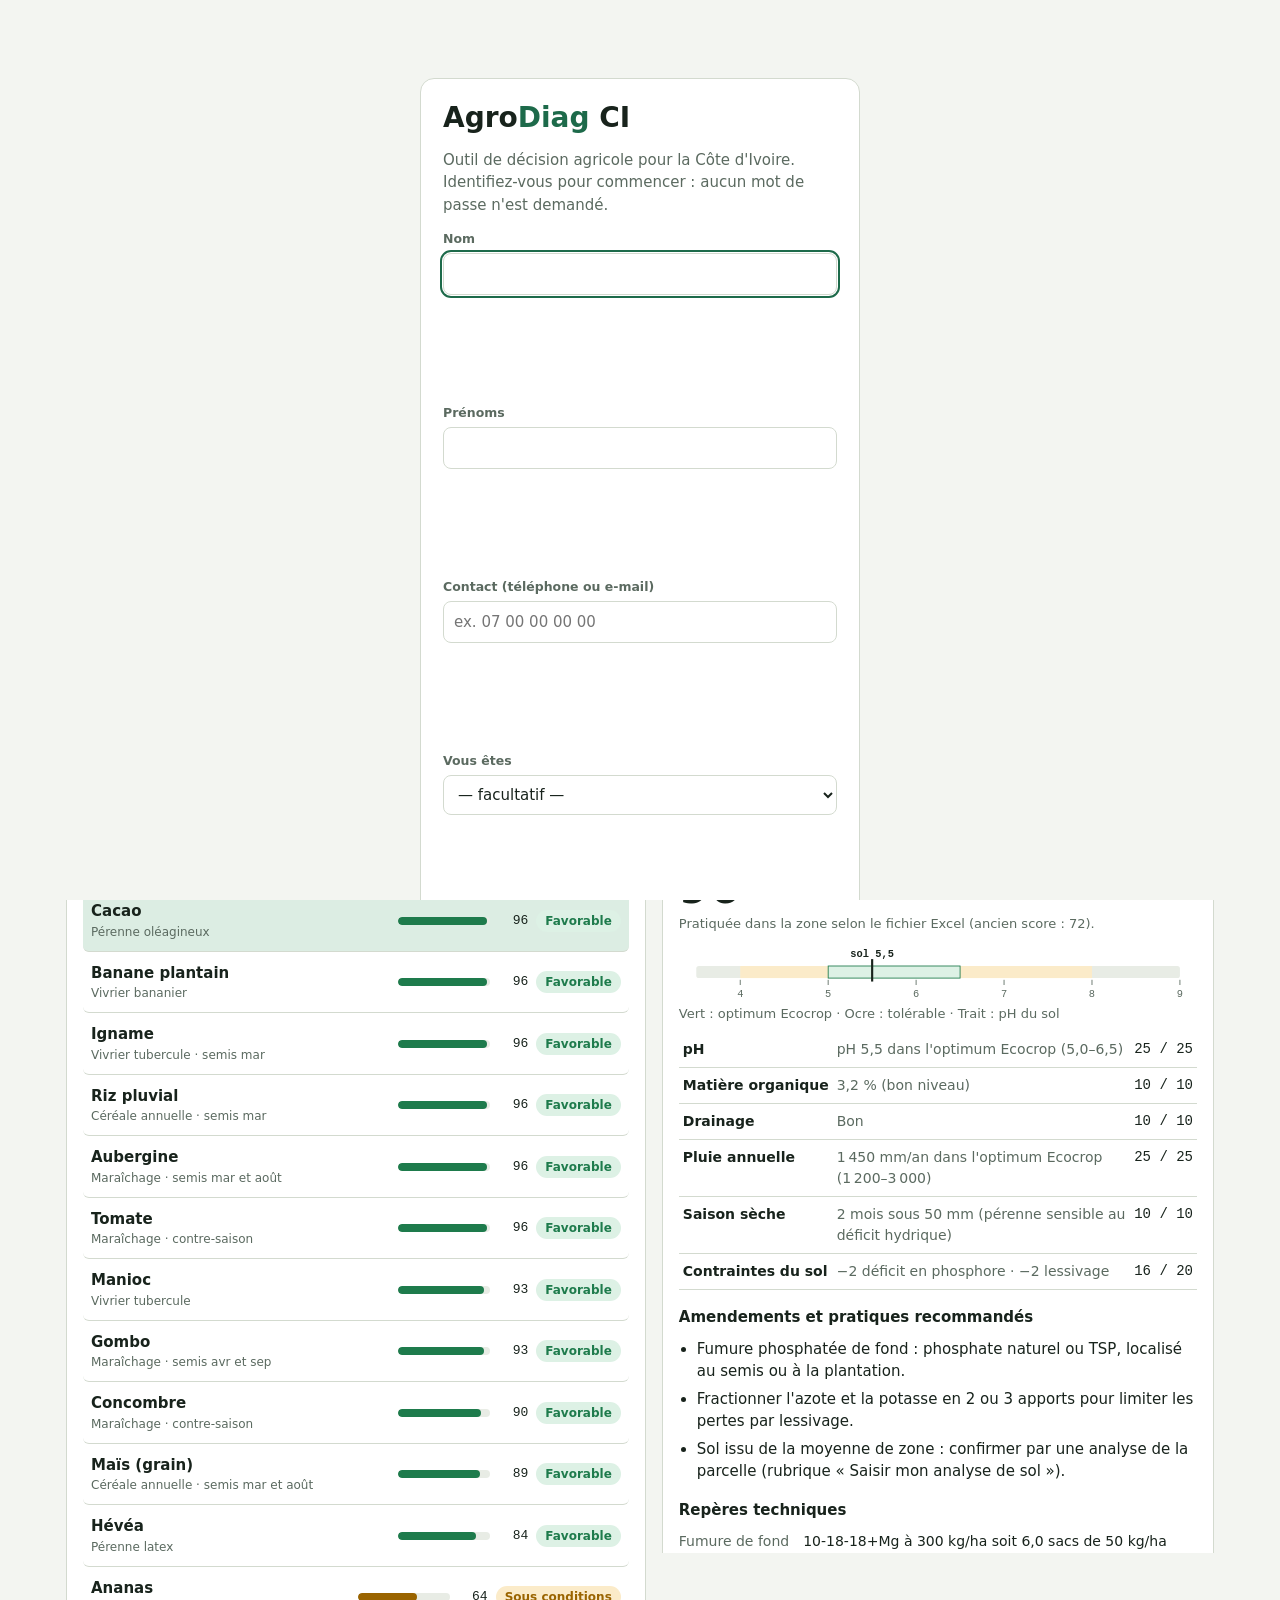
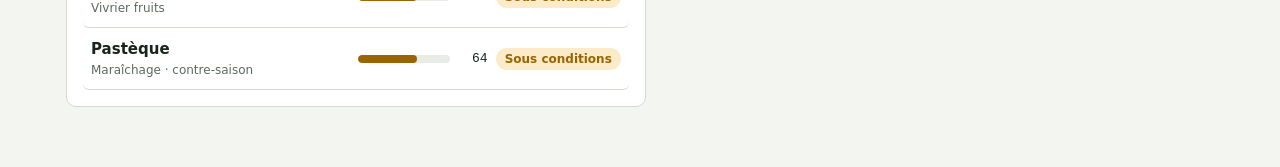
==== commit 1886fcd2: "Mise à jour 1.1 (en cours) : connexion, fiches techniques par zone, espace administrateur Co-Authore" ====
--- a/docs/app/index.html
+++ b/docs/app/index.html
@@ -1,11 +1,4 @@
-<!doctype html><html lang="fr"><head><meta charset="utf-8">
-<meta name="theme-color" content="#1D6A4A">
-<meta name="description" content="Outil de décision agro-pédologique pour la Côte d'Ivoire, utilisable hors connexion.">
-<link rel="manifest" href="manifest.webmanifest">
-<link rel="icon" type="image/png" href="icon-192.png">
-<link rel="apple-touch-icon" href="icon-192.png">
-<meta name="apple-mobile-web-app-capable" content="yes">
-<meta name="apple-mobile-web-app-title" content="AgroDiag CI"><meta name="viewport" content="width=device-width,initial-scale=1"><style>body{margin:0;font:14px system-ui,sans-serif}img{max-width:100%}[hidden]{display:none!important}</style></head><body><title>AgroDiag CI</title>
+<!doctype html><html lang="fr"><head><meta charset="utf-8"><meta name="viewport" content="width=device-width,initial-scale=1,viewport-fit=cover"><meta name="theme-color" content="#1D6A4A"><link rel="manifest" href="manifest.webmanifest"><link rel="icon" type="image/png" href="icon-192.png"><link rel="apple-touch-icon" href="icon-192.png"><meta name="apple-mobile-web-app-capable" content="yes"><meta name="apple-mobile-web-app-title" content="AgroDiag CI"><style>:root{padding-top:env(safe-area-inset-top,0px);padding-bottom:env(safe-area-inset-bottom,0px)}body{margin:0;font:14px system-ui,sans-serif}img{max-width:100%}[hidden]{display:none!important}</style></head><body><title>AgroDiag CI</title>
 <style>
 /* Layout : barre d'onglets fixe en haut, une colonne sur téléphone, liste + fiche côte à côte sur grand écran */
 :root{
@@ -149,23 +142,79 @@
 .inline-confirm{display:inline-flex;gap:6px;align-items:center;font-size:13px}
 @media (prefers-reduced-motion:no-preference){.bar i{transition:width .3s ease}}
 
-fieldset.chips{border:0;padding:0;margin:0;min-width:0}
-label.btn{cursor:pointer}
-.brand .pill{margin-left:auto}
+/* ---- Connexion ---- */
+.login{position:fixed;inset:0;z-index:30;background:var(--bg);overflow:auto;display:flex;align-items:flex-start;justify-content:center;padding:calc(24px + env(safe-area-inset-top,0px)) 16px 24px}
+.login-card{width:100%;max-width:440px;background:var(--surface);border:1px solid var(--line);border-radius:14px;padding:22px;display:flex;flex-direction:column;gap:14px;margin-top:6vh}
+.login-card h1{font-size:28px}
+.login-card h1 span{color:var(--accent)}
+.login-card p{margin:0}
+.user-chip{margin-left:auto;border:1px solid var(--line);background:var(--surface);border-radius:999px;padding:4px 12px;font-size:13px;font-weight:600;cursor:pointer;color:var(--fg);max-width:60vw;white-space:nowrap;overflow:hidden;text-overflow:ellipsis}
+.brand .pill{margin-left:0}
+@media (max-width:560px){.brand p{display:none}}
+
+/* ---- Fiche technique ---- */
+.fiche h2{font-size:22px}
+.fiche h3{font-size:16px;margin:22px 0 8px;padding-top:14px;border-top:1px solid var(--line)}
+.fiche ul{margin:6px 0 0;padding-left:20px;display:flex;flex-direction:column;gap:5px}
+.fiche .zone-note{border-left:3px solid var(--accent);background:var(--accent-soft);padding:8px 12px;border-radius:0 8px 8px 0;margin-top:8px;font-size:14px}
+.cal-wrap{overflow-x:auto;margin-top:6px}
+table.cal{border-collapse:separate;border-spacing:2px;width:100%;min-width:560px;font-size:12px}
+table.cal th{font-weight:600;color:var(--muted);padding:2px}
+table.cal td{height:24px;border-radius:4px;background:var(--sunk)}
+table.cal td.lab{background:none;font-weight:600;white-space:nowrap;padding-right:8px;font-size:12.5px;color:var(--fg)}
+table.cal td.c-pep{background:#B9D7C7}
+table.cal td.c-prep{background:#E6D3B3}
+table.cal td.c-sem{background:var(--accent)}
+table.cal td.c-ent{background:var(--good-bg)}
+table.cal td.c-rec{background:var(--warn)}
+table.cal td.c-sec{background:var(--risk-bg)}
+.legend{display:flex;flex-wrap:wrap;gap:10px;font-size:12px;color:var(--muted);margin-top:6px}
+.legend i{display:inline-block;width:12px;height:12px;border-radius:3px;margin-right:4px;vertical-align:-2px}
+
+/* ---- Éditeur admin ---- */
+.ed-grid{display:grid;grid-template-columns:minmax(0,1fr);gap:14px;margin-top:12px}
+@media (min-width:900px){.ed-grid{grid-template-columns:minmax(0,.8fr) minmax(0,1.2fr);align-items:start}}
+.ed-list{list-style:none;margin:0;padding:0;max-height:520px;overflow:auto;border:1px solid var(--line);border-radius:8px}
+.ed-list li button{all:unset;box-sizing:border-box;display:block;width:100%;padding:9px 12px;border-bottom:1px solid var(--line);cursor:pointer;font-size:14px}
+.ed-list li button small{display:block;color:var(--muted);font-size:12px}
+.ed-list li button[aria-current="true"]{background:var(--accent-soft)}
+.ed-list li button:hover{background:var(--sunk)}
+.ed-form{display:flex;flex-direction:column;gap:10px}
+.ed-form textarea{min-height:70px;resize:vertical}
+.ed-form .quad{display:grid;grid-template-columns:repeat(4,minmax(0,1fr));gap:6px}
+.ed-form .chkrow{display:flex;flex-wrap:wrap;gap:14px}
 </style>
+<div id="login" class="login" hidden>
+  <form class="login-card" id="loginForm" novalidate>
+    <h1>Agro<span>Diag</span> CI</h1>
+    <p class="muted">Outil de décision agricole pour la Côte d'Ivoire. Identifiez-vous pour commencer : aucun mot de passe n'est demandé.</p>
+    <div class="field"><label for="lgNom">Nom</label><input type="text" id="lgNom" autocomplete="family-name" maxlength="60" required></div>
+    <div class="field"><label for="lgPrenoms">Prénoms</label><input type="text" id="lgPrenoms" autocomplete="given-name" maxlength="80" required></div>
+    <div class="field"><label for="lgContact">Contact (téléphone ou e-mail)</label><input type="text" id="lgContact" autocomplete="tel" maxlength="80" required placeholder="ex. 07 00 00 00 00"></div>
+    <div class="field"><label for="lgProfil">Vous êtes</label>
+      <select id="lgProfil"><option value="">— facultatif —</option><option>Producteur / productrice</option><option>Conseiller agricole</option><option>Coopérative / OP</option><option>Technicien de projet</option><option>Étudiant / chercheur</option><option>Autre</option></select></div>
+    <p class="small" id="lgMsg" style="color:var(--bad);margin:0"></p>
+    <button class="btn primary" type="submit" id="lgGo">Se connecter</button>
+    <p class="small muted" style="margin:0">Vos informations restent sur cet appareil.</p>
+  </form>
+</div>
+
 <header class="top">
   <div class="top-in">
     <div class="brand">
       <h1>Agro<span>Diag</span> CI</h1>
       <p>Outil de décision agro-pédologique · Côte d'Ivoire</p>
       <span class="pill p-neutral" id="modeBadge">Hors connexion · données sur cet appareil</span>
+      <button class="user-chip" id="userChip" type="button" aria-label="Mon compte"></button>
     </div>
     <nav class="tabs" role="tablist" aria-label="Sections">
       <button role="tab" id="tab-diag" aria-selected="true" data-v="diag">Que planter ici ?</button>
       <button role="tab" id="tab-cult" aria-selected="false" data-v="cult">Où planter ?</button>
+      <button role="tab" id="tab-tech" aria-selected="false" data-v="tech">Fiches techniques</button>
       <button role="tab" id="tab-calc" aria-selected="false" data-v="calc">Rentabilité</button>
       <button role="tab" id="tab-fich" aria-selected="false" data-v="fich">Fiches terrain<span class="badge" id="nbFiches">0</span></button>
-      <button role="tab" id="tab-qual" aria-selected="false" data-v="qual">Données et sauvegarde<span class="badge" id="nbAno">0</span></button>
+      <button role="tab" id="tab-compte" aria-selected="false" data-v="compte">Mon compte</button>
+      <button role="tab" id="tab-qual" aria-selected="false" data-v="qual" hidden>Administration<span class="badge" id="nbAno">0</span></button>
     </nav>
   </div>
 </header>
@@ -229,6 +278,22 @@
     <div id="phyto"></div></div>
 </section>
 
+<!-- FICHES TECHNIQUES -->
+<section class="view" id="v-tech" hidden>
+  <div class="card">
+    <div class="row">
+      <div class="field" style="flex-basis:220px"><label for="ftCult">Culture</label><select id="ftCult"></select></div>
+      <div class="field" style="flex-basis:260px"><label for="ftLoc">Localité ou village</label><select id="ftLoc"></select></div>
+      <div class="field" style="flex:0 1 140px"><label for="ftSurf">Surface (ha)</label><input type="number" id="ftSurf" min="0.01" step="0.25" value="1"></div>
+    </div>
+    <div class="row" style="margin-top:12px;align-items:center">
+      <button class="btn primary" id="ftDl">Télécharger la fiche</button>
+      <span class="small muted">La fiche s'adapte au sol, à la pluie de chaque mois, à la saison sèche, aux contraintes et aux ravageurs de la localité.</span>
+    </div>
+  </div>
+  <article class="card fiche" id="ftOut"></article>
+</section>
+
 <!-- RENTABILITÉ -->
 <section class="view" id="v-calc" hidden>
   <div class="card">
@@ -273,7 +338,16 @@
 </section>
 
 <!-- DONNÉES -->
-<section class="view" id="v-qual" hidden>
+<!-- MON COMPTE -->
+<section class="view" id="v-compte" hidden>
+  <div class="card">
+    <h2 style="font-size:17px">Mon profil</h2>
+    <dl class="kv" id="profilView" style="margin-top:10px"></dl>
+    <div class="row" style="margin-top:14px">
+      <button class="btn" id="profilEdit">Modifier mes informations</button>
+      <button class="btn ghost danger" id="logout">Se déconnecter</button>
+    </div>
+  </div>
   <div class="card">
     <h2 style="font-size:17px">Sauvegarde et transfert</h2>
     <p class="small" style="margin:6px 0 0;max-width:72ch" id="saveHint"></p>
@@ -283,6 +357,65 @@
       <input type="file" id="bkFile" accept=".json,application/json" hidden>
     </div>
     <p class="small" id="bkMsg" style="margin:8px 0 0"></p>
+  </div>
+  <div class="card">
+    <h2 style="font-size:17px">À propos</h2>
+    <p class="small" style="margin:6px 0 0;max-width:72ch">AgroDiag CI croise les exigences des cultures (FAO Ecocrop), la pluie mois par mois des stations météo et les sols de chaque zone pour conseiller quoi planter, où et quand. Les fiches techniques sont des repères à adapter avec votre conseiller ANADER ou votre structure d'encadrement.</p>
+    <p class="small muted" id="dataVersion" style="margin:8px 0 0"></p>
+  </div>
+  <details class="card" id="adminLogin">
+    <summary style="cursor:pointer;font-weight:600">Accès administrateur</summary>
+    <div class="row" style="margin-top:12px;align-items:flex-end">
+      <div class="field" style="max-width:240px"><label for="admCode">Code administrateur</label><input type="password" id="admCode" autocomplete="off" inputmode="numeric"></div>
+      <div class="field" style="flex:0 0 auto"><button class="btn" id="admGo">Ouvrir l'administration</button></div>
+    </div>
+    <p class="small" id="admMsg" style="margin:8px 0 0"></p>
+  </details>
+</section>
+
+<!-- ADMINISTRATION (données) -->
+<section class="view" id="v-qual" hidden>
+  <div class="card admin-head">
+    <div class="list-head"><h2 style="font-size:17px">Administration des données</h2><button class="btn ghost danger" id="admQuit">Quitter le mode administrateur</button></div>
+    <p class="small" style="margin:6px 0 0;max-width:75ch">Cet espace n'est visible que par l'administrateur. Les modifications s'appliquent d'abord sur cet appareil ; publiez-les pour que tous les utilisateurs les reçoivent à leur prochaine connexion.</p>
+    <div class="q-sum" id="draftState" style="margin-top:10px"></div>
+  </div>
+  <div class="card">
+    <h3 style="font-size:16px">Modifier les données</h3>
+    <div class="row" style="margin-top:10px">
+      <div class="field" style="flex-basis:220px"><label for="edSet">Jeu de données</label>
+        <select id="edSet"><option value="itin">Fiches techniques (itinéraires)</option><option value="cults">Cultures (exigences, rendements)</option><option value="locs">Localités (sols, pluie)</option><option value="risques">Ravageurs et maladies</option></select></div>
+      <div class="field" style="flex-basis:220px"><label for="edSearch">Rechercher</label><input type="search" id="edSearch" placeholder="Nom, région…"></div>
+      <div class="field" style="flex:0 0 auto;justify-content:flex-end"><button class="btn" id="edAdd">Ajouter</button></div>
+    </div>
+    <div class="ed-grid">
+      <ul class="ed-list" id="edList"></ul>
+      <form class="ed-form" id="edForm" novalidate></form>
+    </div>
+  </div>
+  <div class="card">
+    <h3 style="font-size:16px">Publier pour tous les utilisateurs</h3>
+    <ol class="small" style="margin:8px 0 10px;padding-left:18px;max-width:75ch">
+      <li>Cliquez sur « Télécharger le fichier à publier » : le fichier <b>agrodiag-data.json</b> est créé.</li>
+      <li>Ouvrez <a href="https://github.com/yaoakafrancois-code/AgroDiagCI/upload/main/docs/data" target="_blank" rel="noopener">la page d'envoi GitHub</a>, glissez-y le fichier sans changer son nom, puis cliquez sur « Commit changes ».</li>
+      <li>Les téléphones et ordinateurs connectés reçoivent les nouvelles données à leur prochaine ouverture de l'application.</li>
+    </ol>
+    <div class="row">
+      <button class="btn primary" id="pubDl">Télécharger le fichier à publier</button>
+      <label class="btn" for="pubImport" style="display:inline-flex;align-items:center">Importer un fichier de données</label>
+      <input type="file" id="pubImport" accept=".json,application/json" hidden>
+      <button class="btn ghost danger" id="draftReset">Annuler mes modifications non publiées</button>
+    </div>
+    <p class="small" id="pubMsg" style="margin:8px 0 0"></p>
+  </div>
+  <div class="card">
+    <h3 style="font-size:16px">Changer le code administrateur</h3>
+    <div class="row" style="margin-top:10px;align-items:flex-end">
+      <div class="field" style="max-width:240px"><label for="admNew">Nouveau code (6 caractères minimum)</label><input type="password" id="admNew" autocomplete="new-password"></div>
+      <div class="field" style="flex:0 0 auto"><button class="btn" id="admSet">Enregistrer le code</button></div>
+    </div>
+    <p class="small muted" style="margin:6px 0 0">Le nouveau code s'applique partout après publication.</p>
+    <p class="small" id="admSetMsg" style="margin:6px 0 0"></p>
   </div>
   <div class="card">
     <h2 style="font-size:17px">État du référentiel</h2>
@@ -320,7 +453,21 @@
 <div class="toast" id="toast" hidden></div>
 
 <script>
-const D = {"locs":[{"id":1,"nom":"Doba, Grabo, Taté","sp":"Grabo","dep":"Tabou","reg":"San-Pédro","reg0":"San-Pédro","zone":"Forêt Dense Humide Sud-Ouest","sol":"Ferralsol / Acrisol","ph":4.9,"mo":4.2,"drain":"Bon","contr":"Al échangeable, pH bas, Déficit P","pluie":1800,"secs":3,"pluieSrc":"zone","statut":"ok","note":null,"orig":"Doba, Grabo, Taté","ref":{"Cacao":72,"Palmier à huile":64,"Hévéa":64,"Banane plantain":72,"Manioc":72,"Igname":72,"Taro":64,"Maïs (grain)":72,"Riz pluvial":72,"Gombo":72,"Piment":64,"Aubergine":72,"Noix de cola":64,"Ananas":72},"st":"Sassandra"},{"id":2,"nom":"Djouroutou, Niégré","sp":"Tabou","dep":"Tabou","reg":"San-Pédro","reg0":"San-Pédro","zone":"Forêt Dense Humide Sud-Ouest","sol":"Ferralsol / Acrisol","ph":4.9,"mo":4.2,"drain":"Bon","contr":"Al échangeable, pH bas, Déficit P","pluie":1800,"secs":3,"pluieSrc":"zone","statut":"ok","note":null,"orig":"Djouroutou, Niégré","ref":{"Cacao":72,"Palmier à huile":64,"Hévéa":64,"Banane plantain":72,"Manioc":72,"Igname":72,"Taro":64,"Maïs (grain)":72,"Riz pluvial":72,"Gombo":72,"Piment":64,"Aubergine":72,"Noix de cola":64,"Ananas":72},"st":"Sassandra"},{"id":3,"nom":"Méagui, Oupoyo","sp":"Méagui","dep":"Méagui","reg":"Nawa","reg0":"San-Pédro","zone":"Forêt Dense Humide Sud-Ouest","sol":"Ferralsol / Acrisol","ph":4.9,"mo":4.2,"drain":"Bon","contr":"Al échangeable, pH bas, Déficit P","pluie":1800,"secs":3,"pluieSrc":"zone","statut":"corrige","note":"Méagui est un département de la région de la Nawa (et non San-Pédro). Département aussi à corriger : Méagui.","orig":"Méagui, Oupoyo","ref":{"Cacao":72,"Palmier à huile":64,"Hévéa":64,"Banane plantain":72,"Manioc":72,"Igname":72,"Taro":64,"Maïs (grain)":72,"Riz pluvial":72,"Gombo":72,"Piment":64,"Aubergine":72,"Noix de cola":64,"Ananas":72},"st":"Sassandra"},{"id":4,"nom":"Grand-Béréby, Roc","sp":"Grand-Béréby","dep":"San-Pédro","reg":"San-Pédro","reg0":"San-Pédro","zone":"Forêt Dense Humide Sud-Ouest","sol":"Ferralsol / Acrisol","ph":4.9,"mo":4.2,"drain":"Bon","contr":"Al échangeable, pH bas, Déficit P","pluie":1800,"secs":3,"pluieSrc":"zone","statut":"ok","note":null,"orig":"Grand-Béréby, Roc","ref":{"Cacao":72,"Palmier à huile":64,"Hévéa":64,"Banane plantain":72,"Manioc":72,"Igname":72,"Taro":64,"Maïs (grain)":72,"Riz pluvial":72,"Gombo":72,"Piment":64,"Aubergine":72,"Noix de cola":64,"Ananas":72},"st":"Sassandra"},{"id":5,"nom":"Soubré, Buyo","sp":"Soubré","dep":"Soubré","reg":"Nawa","reg0":"San-Pédro","zone":"Forêt Dense Humide Sud-Ouest","sol":"Ferralsol / Acrisol","ph":4.9,"mo":4.2,"drain":"Bon","contr":"Al échangeable, pH bas, Déficit P","pluie":1800,"secs":3,"pluieSrc":"zone","statut":"corrige","note":"Soubré est le chef-lieu de la région de la Nawa.","orig":"Soubré, Buyo","ref":{"Cacao":72,"Palmier à huile":64,"Hévéa":64,"Banane plantain":72,"Manioc":72,"Igname":72,"Taro":64,"Maïs (grain)":72,"Riz pluvial":72,"Gombo":72,"Piment":64,"Aubergine":72,"Noix de cola":64,"Ananas":72},"st":"Sassandra"},{"id":6,"nom":"Buyo, Guezon","sp":"Buyo","dep":"Soubré","reg":"Nawa","reg0":"San-Pédro","zone":"Forêt Dense Humide Sud-Ouest","sol":"Ferralsol / Acrisol","ph":4.9,"mo":4.2,"drain":"Bon","contr":"Al échangeable, pH bas, Déficit P","pluie":1800,"secs":3,"pluieSrc":"zone","statut":"corrige","note":"Buyo relève du département de Buyo, région de la Nawa.","orig":"Buyo, Guezon","ref":{"Cacao":72,"Palmier à huile":64,"Hévéa":64,"Banane plantain":72,"Manioc":72,"Igname":72,"Taro":64,"Maïs (grain)":72,"Riz pluvial":72,"Gombo":72,"Piment":64,"Aubergine":72,"Noix de cola":64,"Ananas":72},"st":"Sassandra"},{"id":7,"nom":"Duékoué, Bagohouo","sp":"Duékoué","dep":"Duékoué","reg":"Guémon","reg0":"Guémon","zone":"Forêt Dense Humide Ouest","sol":"Ferralsol","ph":5.1,"mo":3.8,"drain":"Bon","contr":"Acidité, compaction légère","pluie":1600,"secs":3,"pluieSrc":"zone","statut":"ok","note":null,"orig":"Duékoué, Bagohouo","ref":{"Cacao":85,"Café Robusta":77,"Hévéa":77,"Banane plantain":85,"Manioc":85,"Igname":85,"Taro":77,"Maïs (grain)":85,"Riz pluvial":85,"Palmier à huile":77,"Noix de cola":77,"Piment":77,"Aubergine":85,"Patate douce":77},"st":"Man"},{"id":8,"nom":"Bangolo, Gaapleu","sp":"Bangolo","dep":"Guiglo","reg":"Guémon","reg0":"Guémon","zone":"Forêt Dense Humide Ouest","sol":"Ferralsol","ph":5.1,"mo":3.8,"drain":"Bon","contr":"Acidité, compaction légère","pluie":1600,"secs":3,"pluieSrc":"zone","statut":"ok","note":null,"orig":"Bangolo, Gaapleu","ref":{"Cacao":85,"Café Robusta":77,"Hévéa":77,"Banane plantain":85,"Manioc":85,"Igname":85,"Taro":77,"Maïs (grain)":85,"Riz pluvial":85,"Palmier à huile":77,"Noix de cola":77,"Piment":77,"Aubergine":85,"Patate douce":77},"st":"Man"},{"id":9,"nom":"Guiglo, Nizahon","sp":"Guiglo","dep":"Guiglo","reg":"Cavally","reg0":"Guémon","zone":"Forêt Dense Humide Ouest","sol":"Ferralsol","ph":5.1,"mo":3.8,"drain":"Bon","contr":"Acidité, compaction légère","pluie":1600,"secs":3,"pluieSrc":"zone","statut":"corrige","note":"Guiglo est le chef-lieu de la région du Cavally (et non Guémon).","orig":"Guiglo, Nizahon","ref":{"Cacao":85,"Café Robusta":77,"Hévéa":77,"Banane plantain":85,"Manioc":85,"Igname":85,"Taro":77,"Maïs (grain)":85,"Riz pluvial":85,"Palmier à huile":77,"Noix de cola":77,"Piment":77,"Aubergine":85,"Patate douce":77},"st":"Man"},{"id":10,"nom":"Kouibly, Nidrou","sp":"Kouibly","dep":"Duékoué","reg":"Guémon","reg0":"Guémon","zone":"Forêt Dense Humide Ouest","sol":"Ferralsol","ph":5.1,"mo":3.8,"drain":"Bon","contr":"Acidité, compaction légère","pluie":1600,"secs":3,"pluieSrc":"zone","statut":"ok","note":null,"orig":"Kouibly, Nidrou","ref":{"Cacao":85,"Café Robusta":77,"Hévéa":77,"Banane plantain":85,"Manioc":85,"Igname":85,"Taro":77,"Maïs (grain)":85,"Riz pluvial":85,"Palmier à huile":77,"Noix de cola":77,"Piment":77,"Aubergine":85,"Patate douce":77},"st":"Man"},{"id":11,"nom":"Taï, Kéibli","sp":"Taï","dep":"Guiglo","reg":"Cavally","reg0":"Cavally","zone":"Forêt Dense Humide Ouest","sol":"Ferralsol","ph":5.1,"mo":3.8,"drain":"Bon","contr":"Acidité, compaction légère","pluie":1600,"secs":3,"pluieSrc":"zone","statut":"ok","note":null,"orig":"Taï, Kéibli","ref":{"Cacao":85,"Café Robusta":77,"Hévéa":77,"Banane plantain":85,"Manioc":85,"Igname":85,"Taro":77,"Maïs (grain)":85,"Riz pluvial":85,"Palmier à huile":77,"Noix de cola":77,"Piment":77,"Aubergine":85,"Patate douce":77},"st":"Man"},{"id":12,"nom":"Bloléquin, Péhé","sp":"Bloléquin","dep":"Guiglo","reg":"Cavally","reg0":"Cavally","zone":"Forêt Dense Humide Ouest","sol":"Ferralsol","ph":5.1,"mo":3.8,"drain":"Bon","contr":"Acidité, compaction légère","pluie":1600,"secs":3,"pluieSrc":"zone","statut":"ok","note":null,"orig":"Bloléquin, Péhé","ref":{"Cacao":85,"Café Robusta":77,"Hévéa":77,"Banane plantain":85,"Manioc":85,"Igname":85,"Taro":77,"Maïs (grain)":85,"Riz pluvial":85,"Palmier à huile":77,"Noix de cola":77,"Piment":77,"Aubergine":85,"Patate douce":77},"st":"Man"},{"id":13,"nom":"Toulepleu, Glôkê","sp":"Toulepleu","dep":"Guiglo","reg":"Cavally","reg0":"Cavally","zone":"Forêt Dense Humide Ouest","sol":"Ferralsol","ph":5.1,"mo":3.8,"drain":"Bon","contr":"Acidité, compaction légère","pluie":1600,"secs":3,"pluieSrc":"zone","statut":"ok","note":null,"orig":"Toulepleu, Glôkê","ref":{"Cacao":85,"Café Robusta":77,"Hévéa":77,"Banane plantain":85,"Manioc":85,"Igname":85,"Taro":77,"Maïs (grain)":85,"Riz pluvial":85,"Palmier à huile":77,"Noix de cola":77,"Piment":77,"Aubergine":85,"Patate douce":77},"st":"Man"},{"id":14,"nom":"Agboville, Loviguié","sp":"Agboville","dep":"Agboville","reg":"Agnéby-Tiassa","reg0":"Agnéby-Tiassa","zone":"Forêt Dense Humide Centre-Sud","sol":"Ferralsol","ph":5.5,"mo":3.2,"drain":"Bon","contr":"Déficit P, lessivage","pluie":1450,"secs":3,"pluieSrc":"zone","statut":"ok","note":null,"orig":"Agboville, Loviguié","ref":{"Cacao":72,"Hévéa":64,"Ananas":72,"Banane plantain":72,"Manioc":72,"Igname":72,"Maïs (grain)":72,"Riz pluvial":72,"Gombo":72,"Tomate":72,"Concombre":72,"Aubergine":72,"Pastèque":72},"st":"Gagnoa"},{"id":15,"nom":"Tiassalé, N'Douci","sp":"Tiassalé","dep":"Agboville","reg":"Agnéby-Tiassa","reg0":"Agnéby-Tiassa","zone":"Forêt Dense Humide Centre-Sud","sol":"Ferralsol","ph":5.5,"mo":3.2,"drain":"Bon","contr":"Déficit P, lessivage","pluie":1450,"secs":3,"pluieSrc":"zone","statut":"ok","note":null,"orig":"Tiassalé, N'Douci","ref":{"Cacao":72,"Hévéa":64,"Ananas":72,"Banane plantain":72,"Manioc":72,"Igname":72,"Maïs (grain)":72,"Riz pluvial":72,"Gombo":72,"Tomate":72,"Concombre":72,"Aubergine":72,"Pastèque":72},"st":"Gagnoa"},{"id":16,"nom":"Sikensi, Rubino","sp":"Sikensi","dep":"Agboville","reg":"Agnéby-Tiassa","reg0":"Agnéby-Tiassa","zone":"Forêt Dense Humide Centre-Sud","sol":"Ferralsol","ph":5.5,"mo":3.2,"drain":"Bon","contr":"Déficit P, lessivage","pluie":1450,"secs":3,"pluieSrc":"zone","statut":"ok","note":null,"orig":"Sikensi, Rubino","ref":{"Cacao":72,"Hévéa":64,"Ananas":72,"Banane plantain":72,"Manioc":72,"Igname":72,"Maïs (grain)":72,"Riz pluvial":72,"Gombo":72,"Tomate":72,"Concombre":72,"Aubergine":72,"Pastèque":72},"st":"Gagnoa"},{"id":17,"nom":"Taabo, Allangouassou","sp":"Taabo","dep":"Tiassalé","reg":"Agnéby-Tiassa","reg0":"Agnéby-Tiassa","zone":"Forêt Dense Humide Centre-Sud","sol":"Ferralsol","ph":5.5,"mo":3.2,"drain":"Bon","contr":"Déficit P, lessivage","pluie":1450,"secs":3,"pluieSrc":"zone","statut":"ok","note":null,"orig":"Taabo, Allangouassou","ref":{"Cacao":72,"Hévéa":64,"Ananas":72,"Banane plantain":72,"Manioc":72,"Igname":72,"Maïs (grain)":72,"Riz pluvial":72,"Gombo":72,"Tomate":72,"Concombre":72,"Aubergine":72,"Pastèque":72},"st":"Gagnoa"},{"id":18,"nom":"Adzopé, Ahouabo","sp":"Adzopé","dep":"Adzopé","reg":"La Mé","reg0":"La Mé","zone":"Forêt Dense Humide Centre-Sud","sol":"Ferralsol","ph":5.5,"mo":3.2,"drain":"Bon","contr":"Déficit P, lessivage","pluie":1450,"secs":3,"pluieSrc":"zone","statut":"ok","note":null,"orig":"Adzopé, Ahouabo","ref":{"Cacao":72,"Hévéa":64,"Ananas":72,"Banane plantain":72,"Manioc":72,"Igname":72,"Maïs (grain)":72,"Riz pluvial":72,"Gombo":72,"Tomate":72,"Concombre":72,"Aubergine":72,"Pastèque":72},"st":"Gagnoa"},{"id":19,"nom":"Aboisso, Adjouan","sp":"Aboisso","dep":"Aboisso","reg":"Sud-Comoé","reg0":"Sud-Comoé","zone":"Forêt Dense Humide Est","sol":"Acrisol / Arenosol","ph":5,"mo":2.8,"drain":"Rapide","contr":"Faible rétention eau","pluie":1900,"secs":2,"pluieSrc":"zone","statut":"ok","note":null,"orig":"Aboisso, Adjouan","ref":{"Cacao":85,"Hévéa":77,"Palmier à huile":77,"Ananas":85,"Banane plantain":85,"Manioc":85,"Noix de cola":77,"Maïs (grain)":85,"Piment":77,"Aubergine":85,"Igname":85,"Banane douce":77},"st":"Adiaké"},{"id":20,"nom":"Adiaké, Assinie","sp":"Adiaké","dep":"Aboisso","reg":"Sud-Comoé","reg0":"Sud-Comoé","zone":"Forêt Dense Humide Est","sol":"Acrisol / Arenosol","ph":5,"mo":2.8,"drain":"Rapide","contr":"Faible rétention eau","pluie":1922,"secs":1,"pluieSrc":"station Adiaké","statut":"ok","note":null,"orig":"Adiaké, Assinie","ref":{"Cacao":85,"Hévéa":77,"Palmier à huile":77,"Ananas":85,"Banane plantain":85,"Manioc":85,"Noix de cola":77,"Maïs (grain)":85,"Piment":77,"Aubergine":85,"Igname":85,"Banane douce":77},"st":"Adiaké"},{"id":21,"nom":"Bonoua","sp":"Bonoua","dep":"Grand-Bassam","reg":"Sud-Comoé","reg0":"Sud-Comoé","zone":"Forêt Dense Humide Est","sol":"Acrisol / Arenosol","ph":5,"mo":2.8,"drain":"Rapide","contr":"Faible rétention eau","pluie":1900,"secs":2,"pluieSrc":"zone","statut":"corrige","note":"Doublon Grand-Bassam : la ligne 21 devient Bonoua (Sud-Comoé), Grand-Bassam reste sur la ligne 80.","orig":"Grand-Bassam, Bonoua","ref":{"Cacao":85,"Hévéa":77,"Palmier à huile":77,"Ananas":85,"Banane plantain":85,"Manioc":85,"Noix de cola":77,"Maïs (grain)":85,"Piment":77,"Aubergine":85,"Igname":85,"Banane douce":77},"st":"Adiaké"},{"id":22,"nom":"Alépé, Bianouan","sp":"Alépé","dep":"Adzopé","reg":"La Mé","reg0":"La Mé","zone":"Forêt Dense Humide Centre-Sud","sol":"Ferralsol","ph":5.5,"mo":3.2,"drain":"Bon","contr":"Déficit P, lessivage","pluie":1450,"secs":3,"pluieSrc":"zone","statut":"ok","note":null,"orig":"Alépé, Bianouan","ref":{"Cacao":72,"Hévéa":64,"Ananas":72,"Banane plantain":72,"Manioc":72,"Igname":72,"Maïs (grain)":72,"Riz pluvial":72,"Gombo":72,"Tomate":72,"Concombre":72,"Aubergine":72,"Pastèque":72},"st":"Gagnoa"},{"id":23,"nom":"Yakassé-Attobrou","sp":"Yakassé-Attobrou","dep":"Adzopé","reg":"La Mé","reg0":"La Mé","zone":"Forêt Dense Humide Centre-Sud","sol":"Ferralsol","ph":5.5,"mo":3.2,"drain":"Bon","contr":"Déficit P, lessivage","pluie":1450,"secs":3,"pluieSrc":"zone","statut":"ok","note":null,"orig":"Yakassé-Attobrou","ref":{"Cacao":72,"Hévéa":64,"Ananas":72,"Banane plantain":72,"Manioc":72,"Igname":72,"Maïs (grain)":72,"Riz pluvial":72,"Gombo":72,"Tomate":72,"Concombre":72,"Aubergine":72,"Pastèque":72},"st":"Gagnoa"},{"id":24,"nom":"Grand-Lahou","sp":"Fresco","dep":"Grand-Lahou","reg":"Grands-Ponts","reg0":"Grands-Ponts","zone":"Littoral / Forêt Humide","sol":"Arenosol / Gleysol","ph":5.5,"mo":1.5,"drain":"Variable","contr":"Salinité, engorgement","pluie":1800,"secs":3,"pluieSrc":"zone","statut":"corrige","note":"Grand-Lahou (Grands-Ponts) et Fresco (Gbôklé) : paire scindée en deux localités.","orig":"Grand-Lahou, Fresco","ref":{"Cocotier":77,"Manioc":85,"Banane plantain":85,"Maraîchage (salades)":77,"Tomate":85,"Piment":77,"Aubergine":85,"Crabe / Crevettes (aquaculture)":77,"Pastèque":85},"st":"Abidjan"},{"id":2401,"nom":"Fresco","sp":"Fresco","dep":"Fresco","reg":"Gbôklé","reg0":"Grands-Ponts","zone":"Littoral / Forêt Humide","sol":"Arenosol / Gleysol","ph":5.5,"mo":1.5,"drain":"Variable","contr":"Salinité, engorgement","pluie":1800,"secs":3,"pluieSrc":"zone","statut":"corrige","note":"Grand-Lahou (Grands-Ponts) et Fresco (Gbôklé) : paire scindée en deux localités.","orig":"Grand-Lahou, Fresco","ref":{"Cocotier":77,"Manioc":85,"Banane plantain":85,"Maraîchage (salades)":77,"Tomate":85,"Piment":77,"Aubergine":85,"Crabe / Crevettes (aquaculture)":77,"Pastèque":85},"st":"Abidjan"},{"id":25,"nom":"Jacqueville, Adjoukrou","sp":"Jacqueville","dep":"Dabou","reg":"Grands-Ponts","reg0":"Grands-Ponts","zone":"Littoral / Forêt Humide","sol":"Arenosol / Gleysol","ph":5.5,"mo":1.5,"drain":"Variable","contr":"Salinité, engorgement","pluie":1800,"secs":3,"pluieSrc":"zone","statut":"ok","note":null,"orig":"Jacqueville, Adjoukrou","ref":{"Cocotier":77,"Manioc":85,"Banane plantain":85,"Maraîchage (salades)":77,"Tomate":85,"Piment":77,"Aubergine":85,"Crabe / Crevettes (aquaculture)":77,"Pastèque":85},"st":"Abidjan"},{"id":26,"nom":"Dabou, Lopou","sp":"Dabou","dep":"Dabou","reg":"Grands-Ponts","reg0":"Grands-Ponts","zone":"Littoral / Forêt Humide","sol":"Arenosol / Gleysol","ph":5.5,"mo":1.5,"drain":"Variable","contr":"Salinité, engorgement","pluie":1800,"secs":3,"pluieSrc":"zone","statut":"ok","note":null,"orig":"Dabou, Lopou","ref":{"Cocotier":77,"Manioc":85,"Banane plantain":85,"Maraîchage (salades)":77,"Tomate":85,"Piment":77,"Aubergine":85,"Crabe / Crevettes (aquaculture)":77,"Pastèque":85},"st":"Abidjan"},{"id":27,"nom":"Daloa, Zaïbo","sp":"Daloa","dep":"Daloa","reg":"Haut-Sassandra","reg0":"Haut-Sassandra","zone":"Zone de Transition Forêt-Savane","sol":"Lixisol","ph":5.8,"mo":2.5,"drain":"Moyen","contr":"Sécheresse partielle, érosion","pluie":1250,"secs":4,"pluieSrc":"zone","statut":"ok","note":null,"orig":"Daloa, Zaïbo","ref":{"Cacao":85,"Café Robusta":77,"Hévéa":77,"Coton":85,"Maïs (grain)":85,"Riz pluvial":85,"Igname":85,"Manioc":85,"Banane plantain":85,"Tomate":85,"Gombo":85,"Piment":77,"Aubergine":85,"Anacarde":85,"Soja":77,"Niébé":77},"st":"Yamoussoukro"},{"id":28,"nom":"Issia, Gboguhé","sp":"Issia","dep":"Daloa","reg":"Haut-Sassandra","reg0":"Haut-Sassandra","zone":"Zone de Transition Forêt-Savane","sol":"Lixisol","ph":5.8,"mo":2.5,"drain":"Moyen","contr":"Sécheresse partielle, érosion","pluie":1250,"secs":4,"pluieSrc":"zone","statut":"ok","note":null,"orig":"Issia, Gboguhé","ref":{"Cacao":85,"Café Robusta":77,"Hévéa":77,"Coton":85,"Maïs (grain)":85,"Riz pluvial":85,"Igname":85,"Manioc":85,"Banane plantain":85,"Tomate":85,"Gombo":85,"Piment":77,"Aubergine":85,"Anacarde":85,"Soja":77,"Niébé":77},"st":"Yamoussoukro"},{"id":29,"nom":"Vavoua","sp":"Vavoua","dep":"Vavoua","reg":"Haut-Sassandra","reg0":"Haut-Sassandra","zone":"Zone de Transition Forêt-Savane","sol":"Lixisol","ph":5.8,"mo":2.5,"drain":"Moyen","contr":"Sécheresse partielle, érosion","pluie":1250,"secs":4,"pluieSrc":"zone","statut":"corrige","note":"Gagnoa existe déjà (ligne « Gagnoa, Gnago ») : la ligne devient Vavoua (Haut-Sassandra).","orig":"Vavoua, Gagnoa","ref":{"Cacao":85,"Café Robusta":77,"Hévéa":77,"Coton":85,"Maïs (grain)":85,"Riz pluvial":85,"Igname":85,"Manioc":85,"Banane plantain":85,"Tomate":85,"Gombo":85,"Piment":77,"Aubergine":85,"Anacarde":85,"Soja":77,"Niébé":77},"st":"Yamoussoukro"},{"id":30,"nom":"Zoukougbeu, Bognonzra","sp":"Zoukougbeu","dep":"Daloa","reg":"Haut-Sassandra","reg0":"Haut-Sassandra","zone":"Zone de Transition Forêt-Savane","sol":"Lixisol","ph":5.8,"mo":2.5,"drain":"Moyen","contr":"Sécheresse partielle, érosion","pluie":1250,"secs":4,"pluieSrc":"zone","statut":"ok","note":null,"orig":"Zoukougbeu, Bognonzra","ref":{"Cacao":85,"Café Robusta":77,"Hévéa":77,"Coton":85,"Maïs (grain)":85,"Riz pluvial":85,"Igname":85,"Manioc":85,"Banane plantain":85,"Tomate":85,"Gombo":85,"Piment":77,"Aubergine":85,"Anacarde":85,"Soja":77,"Niébé":77},"st":"Yamoussoukro"},{"id":31,"nom":"Bouaflé, Bonon","sp":"Bouaflé","dep":"Bouaflé","reg":"Marahoué","reg0":"Marahoué","zone":"Zone de Transition Forêt-Savane","sol":"Lixisol","ph":5.8,"mo":2.5,"drain":"Moyen","contr":"Sécheresse partielle, érosion","pluie":1250,"secs":4,"pluieSrc":"zone","statut":"ok","note":null,"orig":"Bouaflé, Bonon","ref":{"Cacao":85,"Café Robusta":77,"Hévéa":77,"Coton":85,"Maïs (grain)":85,"Riz pluvial":85,"Igname":85,"Manioc":85,"Banane plantain":85,"Tomate":85,"Gombo":85,"Piment":77,"Aubergine":85,"Anacarde":85,"Soja":77,"Niébé":77},"st":"Yamoussoukro"},{"id":32,"nom":"Zuénoula","sp":"Zuénoula","dep":"Zuénoula","reg":"Marahoué","reg0":"Marahoué","zone":"Zone de Transition Forêt-Savane","sol":"Lixisol","ph":5.8,"mo":2.5,"drain":"Moyen","contr":"Sécheresse partielle, érosion","pluie":1250,"secs":4,"pluieSrc":"zone","statut":"corrige","note":"Kounahiri existe déjà avec Mankono (Béré) : la ligne devient Zuénoula (Marahoué).","orig":"Zuénoula, Kounahiri","ref":{"Cacao":85,"Café Robusta":77,"Hévéa":77,"Coton":85,"Maïs (grain)":85,"Riz pluvial":85,"Igname":85,"Manioc":85,"Banane plantain":85,"Tomate":85,"Gombo":85,"Piment":77,"Aubergine":85,"Anacarde":85,"Soja":77,"Niébé":77},"st":"Yamoussoukro"},{"id":33,"nom":"Sinfra, Orofla","sp":"Sinfra","dep":"Bouaflé","reg":"Marahoué","reg0":"Marahoué","zone":"Zone de Transition Forêt-Savane","sol":"Lixisol","ph":5.8,"mo":2.5,"drain":"Moyen","contr":"Sécheresse partielle, érosion","pluie":1250,"secs":4,"pluieSrc":"zone","statut":"ok","note":null,"orig":"Sinfra, Orofla","ref":{"Cacao":85,"Café Robusta":77,"Hévéa":77,"Coton":85,"Maïs (grain)":85,"Riz pluvial":85,"Igname":85,"Manioc":85,"Banane plantain":85,"Tomate":85,"Gombo":85,"Piment":77,"Aubergine":85,"Anacarde":85,"Soja":77,"Niébé":77},"st":"Yamoussoukro"},{"id":34,"nom":"Gagnoa, Gnago","sp":"Gagnoa","dep":"Gagnoa","reg":"Gôh","reg0":"Gôh","zone":"Zone de Transition Forêt-Savane","sol":"Lixisol","ph":5.8,"mo":2.5,"drain":"Moyen","contr":"Sécheresse partielle, érosion","pluie":1406,"secs":2,"pluieSrc":"station Gagnoa","statut":"ok","note":null,"orig":"Gagnoa, Gnago","ref":{"Cacao":85,"Café Robusta":77,"Hévéa":77,"Coton":85,"Maïs (grain)":85,"Riz pluvial":85,"Igname":85,"Manioc":85,"Banane plantain":85,"Tomate":85,"Gombo":85,"Piment":77,"Aubergine":85,"Anacarde":85,"Soja":77,"Niébé":77},"st":"Gagnoa"},{"id":35,"nom":"Oumé, Guibéroua","sp":"Oumé","dep":"Gagnoa","reg":"Gôh","reg0":"Gôh","zone":"Zone de Transition Forêt-Savane","sol":"Lixisol","ph":5.8,"mo":2.5,"drain":"Moyen","contr":"Sécheresse partielle, érosion","pluie":1250,"secs":4,"pluieSrc":"zone","statut":"ok","note":null,"orig":"Oumé, Guibéroua","ref":{"Cacao":85,"Café Robusta":77,"Hévéa":77,"Coton":85,"Maïs (grain)":85,"Riz pluvial":85,"Igname":85,"Manioc":85,"Banane plantain":85,"Tomate":85,"Gombo":85,"Piment":77,"Aubergine":85,"Anacarde":85,"Soja":77,"Niébé":77},"st":"Yamoussoukro"},{"id":36,"nom":"Méadji","sp":"Méadji","dep":"Soubré","reg":"Nawa","reg0":"Gôh","zone":"Forêt Dense Humide Sud-Ouest","sol":"Ferralsol / Acrisol","ph":4.9,"mo":4.2,"drain":"Bon","contr":"Al échangeable, pH bas, Déficit P","pluie":1800,"secs":3,"pluieSrc":"zone","statut":"corrige","note":"Méadji (Nawa, profil de sol Sud-Ouest) et Bayota (Gôh) : paire scindée.","orig":"Méadji, Bayota","ref":{"Cacao":85,"Café Robusta":77,"Hévéa":77,"Coton":85,"Maïs (grain)":85,"Riz pluvial":85,"Igname":85,"Manioc":85,"Banane plantain":85,"Tomate":85,"Gombo":85,"Piment":77,"Aubergine":85,"Anacarde":85,"Soja":77,"Niébé":77},"st":"Sassandra"},{"id":3601,"nom":"Bayota","sp":"Méadji","dep":"Gagnoa","reg":"Gôh","reg0":"Gôh","zone":"Zone de Transition Forêt-Savane","sol":"Lixisol","ph":5.8,"mo":2.5,"drain":"Moyen","contr":"Sécheresse partielle, érosion","pluie":1250,"secs":4,"pluieSrc":"zone","statut":"corrige","note":"Méadji (Nawa, profil de sol Sud-Ouest) et Bayota (Gôh) : paire scindée.","orig":"Méadji, Bayota","ref":{"Cacao":85,"Café Robusta":77,"Hévéa":77,"Coton":85,"Maïs (grain)":85,"Riz pluvial":85,"Igname":85,"Manioc":85,"Banane plantain":85,"Tomate":85,"Gombo":85,"Piment":77,"Aubergine":85,"Anacarde":85,"Soja":77,"Niébé":77},"st":"Yamoussoukro"},{"id":37,"nom":"Toumodi","sp":"Toumodi","dep":"Toumodi","reg":"Bélier","reg0":"Bélier","zone":"Zone de Transition Forêt-Savane","sol":"Lixisol","ph":5.8,"mo":2.5,"drain":"Moyen","contr":"Sécheresse partielle, érosion","pluie":1250,"secs":4,"pluieSrc":"zone","statut":"corrige","note":"Djébonoua existe déjà avec Bouaké (Gbêkê) : la ligne devient Toumodi (Bélier).","orig":"Toumodi, Djébonoua","ref":{"Cacao":85,"Café Robusta":77,"Hévéa":77,"Coton":85,"Maïs (grain)":85,"Riz pluvial":85,"Igname":85,"Manioc":85,"Banane plantain":85,"Tomate":85,"Gombo":85,"Piment":77,"Aubergine":85,"Anacarde":85,"Soja":77,"Niébé":77},"st":"Yamoussoukro"},{"id":38,"nom":"Bongouanou","sp":"Bongouanou","dep":"Bongouanou","reg":"Moronou","reg0":"Bélier","zone":"Zone de Transition Forêt-Savane","sol":"Lixisol","ph":5.8,"mo":2.5,"drain":"Moyen","contr":"Sécheresse partielle, érosion","pluie":1250,"secs":4,"pluieSrc":"zone","statut":"corrige","note":"Dimbokro existe déjà (N'Zi) : la ligne devient Bongouanou, région du Moronou.","orig":"Dimbokro, Bongouanou","ref":{"Cacao":85,"Café Robusta":77,"Hévéa":77,"Coton":85,"Maïs (grain)":85,"Riz pluvial":85,"Igname":85,"Manioc":85,"Banane plantain":85,"Tomate":85,"Gombo":85,"Piment":77,"Aubergine":85,"Anacarde":85,"Soja":77,"Niébé":77},"st":"Yamoussoukro"},{"id":39,"nom":"N'Zianouan","sp":"Tié N'Diekro","dep":"Tiassalé","reg":"Agnéby-Tiassa","reg0":"Bélier","zone":"Forêt Dense Humide Centre-Sud","sol":"Ferralsol","ph":5.5,"mo":3.2,"drain":"Bon","contr":"Déficit P, lessivage","pluie":1450,"secs":3,"pluieSrc":"zone","statut":"corrige","note":"N'Zianouan (Agnéby-Tiassa, profil Centre-Sud) et Tié-N'Diékro (Bélier) : paire scindée.","orig":"N'Zianouan, Tié N'Diekro","ref":{"Cacao":85,"Café Robusta":77,"Hévéa":77,"Coton":85,"Maïs (grain)":85,"Riz pluvial":85,"Igname":85,"Manioc":85,"Banane plantain":85,"Tomate":85,"Gombo":85,"Piment":77,"Aubergine":85,"Anacarde":85,"Soja":77,"Niébé":77},"st":"Gagnoa"},{"id":3901,"nom":"Tié-N'Diékro","sp":"Tié N'Diekro","dep":"Didiévi","reg":"Bélier","reg0":"Bélier","zone":"Zone de Transition Forêt-Savane","sol":"Lixisol","ph":5.8,"mo":2.5,"drain":"Moyen","contr":"Sécheresse partielle, érosion","pluie":1250,"secs":4,"pluieSrc":"zone","statut":"corrige","note":"N'Zianouan (Agnéby-Tiassa, profil Centre-Sud) et Tié-N'Diékro (Bélier) : paire scindée.","orig":"N'Zianouan, Tié N'Diekro","ref":{"Cacao":85,"Café Robusta":77,"Hévéa":77,"Coton":85,"Maïs (grain)":85,"Riz pluvial":85,"Igname":85,"Manioc":85,"Banane plantain":85,"Tomate":85,"Gombo":85,"Piment":77,"Aubergine":85,"Anacarde":85,"Soja":77,"Niébé":77},"st":"Yamoussoukro"},{"id":40,"nom":"Abengourou, Niable","sp":"Abengourou","dep":"Abengourou","reg":"Indénié-Djuablin","reg0":"Indénié-Djuablin","zone":"Zone de Transition Est","sol":"Lixisol / Luvisol","ph":6.1,"mo":2.2,"drain":"Moyen","contr":"Compaction, faible MO","pluie":1250,"secs":4,"pluieSrc":"zone","statut":"ok","note":null,"orig":"Abengourou, Niable","ref":{"Cacao":85,"Café Robusta":77,"Anacarde":85,"Maïs (grain)":85,"Igname":85,"Manioc":85,"Banane plantain":85,"Riz pluvial":85,"Niébé":77,"Gombo":85,"Tomate":85,"Piment":77},"st":"Bondoukou"},{"id":41,"nom":"Agnibilékrou, Anoumaba","sp":"Agnibilékrou","dep":"Abengourou","reg":"Indénié-Djuablin","reg0":"Indénié-Djuablin","zone":"Zone de Transition Est","sol":"Lixisol / Luvisol","ph":6.1,"mo":2.2,"drain":"Moyen","contr":"Compaction, faible MO","pluie":1250,"secs":4,"pluieSrc":"zone","statut":"ok","note":null,"orig":"Agnibilékrou, Anoumaba","ref":{"Cacao":85,"Café Robusta":77,"Anacarde":85,"Maïs (grain)":85,"Igname":85,"Manioc":85,"Banane plantain":85,"Riz pluvial":85,"Niébé":77,"Gombo":85,"Tomate":85,"Piment":77},"st":"Bondoukou"},{"id":42,"nom":"Bettié, Amelekia","sp":"Bettié","dep":"Abengourou","reg":"Indénié-Djuablin","reg0":"Indénié-Djuablin","zone":"Zone de Transition Est","sol":"Lixisol / Luvisol","ph":6.1,"mo":2.2,"drain":"Moyen","contr":"Compaction, faible MO","pluie":1250,"secs":4,"pluieSrc":"zone","statut":"ok","note":null,"orig":"Bettié, Amelekia","ref":{"Cacao":85,"Café Robusta":77,"Anacarde":85,"Maïs (grain)":85,"Igname":85,"Manioc":85,"Banane plantain":85,"Riz pluvial":85,"Niébé":77,"Gombo":85,"Tomate":85,"Piment":77},"st":"Bondoukou"},{"id":43,"nom":"Bouaké, Djébonoua","sp":"Bouaké","dep":"Bouaké","reg":"Gbêkê","reg0":"Gbêkê","zone":"Savane Guinéenne","sol":"Lixisol / Cambisol","ph":6.5,"mo":1.7,"drain":"Rapide","contr":"Sécheresse, faible MO, érosion","pluie":1100,"secs":4,"pluieSrc":"station Bouaké","statut":"ok","note":null,"orig":"Bouaké, Djébonoua","ref":{"Anacarde":85,"Igname":85,"Maïs (grain)":85,"Riz pluvial":85,"Sorgho":85,"Mil":77,"Niébé":77,"Arachide":85,"Manioc":85,"Tomate":85,"Oignon (sec)":85,"Piment":77,"Aubergine":85,"Gombo":85,"Patate douce":77,"Coton":85,"Soja":77},"st":"Bouaké"},{"id":44,"nom":"Sakassou, Languibonou","sp":"Sakassou","dep":"Bouaké","reg":"Gbêkê","reg0":"Gbêkê","zone":"Savane Guinéenne","sol":"Lixisol / Cambisol","ph":6.5,"mo":1.7,"drain":"Rapide","contr":"Sécheresse, faible MO, érosion","pluie":1100,"secs":4,"pluieSrc":"zone","statut":"ok","note":null,"orig":"Sakassou, Languibonou","ref":{"Anacarde":85,"Igname":85,"Maïs (grain)":85,"Riz pluvial":85,"Sorgho":85,"Mil":77,"Niébé":77,"Arachide":85,"Manioc":85,"Tomate":85,"Oignon (sec)":85,"Piment":77,"Aubergine":85,"Gombo":85,"Patate douce":77,"Coton":85,"Soja":77},"st":"Bouaké"},{"id":45,"nom":"Béoumi, Bodokro","sp":"Béoumi","dep":"Bouaké","reg":"Gbêkê","reg0":"Gbêkê","zone":"Savane Guinéenne","sol":"Lixisol / Cambisol","ph":6.5,"mo":1.7,"drain":"Rapide","contr":"Sécheresse, faible MO, érosion","pluie":1100,"secs":4,"pluieSrc":"zone","statut":"ok","note":null,"orig":"Béoumi, Bodokro","ref":{"Anacarde":85,"Igname":85,"Maïs (grain)":85,"Riz pluvial":85,"Sorgho":85,"Mil":77,"Niébé":77,"Arachide":85,"Manioc":85,"Tomate":85,"Oignon (sec)":85,"Piment":77,"Aubergine":85,"Gombo":85,"Patate douce":77,"Coton":85,"Soja":77},"st":"Bouaké"},{"id":46,"nom":"Katiola, Fronan","sp":"Katiola","dep":"Katiola","reg":"Hambol","reg0":"Hambol","zone":"Savane Guinéenne","sol":"Lixisol / Cambisol","ph":6.5,"mo":1.7,"drain":"Rapide","contr":"Sécheresse, faible MO, érosion","pluie":1100,"secs":4,"pluieSrc":"zone","statut":"ok","note":null,"orig":"Katiola, Fronan","ref":{"Anacarde":85,"Igname":85,"Maïs (grain)":85,"Riz pluvial":85,"Sorgho":85,"Mil":77,"Niébé":77,"Arachide":85,"Manioc":85,"Tomate":85,"Oignon (sec)":85,"Piment":77,"Aubergine":85,"Gombo":85,"Patate douce":77,"Coton":85,"Soja":77},"st":"Bouaké"},{"id":47,"nom":"Niakaramadougou, Tafiré","sp":"Niakaramadougou","dep":"Katiola","reg":"Hambol","reg0":"Hambol","zone":"Savane Guinéenne","sol":"Lixisol / Cambisol","ph":6.5,"mo":1.7,"drain":"Rapide","contr":"Sécheresse, faible MO, érosion","pluie":1100,"secs":4,"pluieSrc":"zone","statut":"ok","note":null,"orig":"Niakaramadougou, Tafiré","ref":{"Anacarde":85,"Igname":85,"Maïs (grain)":85,"Riz pluvial":85,"Sorgho":85,"Mil":77,"Niébé":77,"Arachide":85,"Manioc":85,"Tomate":85,"Oignon (sec)":85,"Piment":77,"Aubergine":85,"Gombo":85,"Patate douce":77,"Coton":85,"Soja":77},"st":"Bouaké"},{"id":48,"nom":"Dabakala, Boniérédougou","sp":"Dabakala","dep":"Katiola","reg":"Hambol","reg0":"Hambol","zone":"Savane Guinéenne","sol":"Lixisol / Cambisol","ph":6.5,"mo":1.7,"drain":"Rapide","contr":"Sécheresse, faible MO, érosion","pluie":1100,"secs":4,"pluieSrc":"zone","statut":"ok","note":null,"orig":"Dabakala, Boniérédougou","ref":{"Anacarde":85,"Igname":85,"Maïs (grain)":85,"Riz pluvial":85,"Sorgho":85,"Mil":77,"Niébé":77,"Arachide":85,"Manioc":85,"Tomate":85,"Oignon (sec)":85,"Piment":77,"Aubergine":85,"Gombo":85,"Patate douce":77,"Coton":85,"Soja":77},"st":"Bouaké"},{"id":49,"nom":"Daoukro, Kouassi-Dadiès","sp":"Daoukro","dep":"Daoukro","reg":"Iffou","reg0":"Iffou","zone":"Savane Guinéenne","sol":"Lixisol / Cambisol","ph":6.5,"mo":1.7,"drain":"Rapide","contr":"Sécheresse, faible MO, érosion","pluie":1100,"secs":4,"pluieSrc":"zone","statut":"ok","note":null,"orig":"Daoukro, Kouassi-Dadiès","ref":{"Anacarde":85,"Igname":85,"Maïs (grain)":85,"Riz pluvial":85,"Sorgho":85,"Mil":77,"Niébé":77,"Arachide":85,"Manioc":85,"Tomate":85,"Oignon (sec)":85,"Piment":77,"Aubergine":85,"Gombo":85,"Patate douce":77,"Coton":85,"Soja":77},"st":"Bouaké"},{"id":50,"nom":"M'Bahiakro, Ettrokro","sp":"M'Bahiakro","dep":"Daoukro","reg":"Iffou","reg0":"Iffou","zone":"Savane Guinéenne","sol":"Lixisol / Cambisol","ph":6.5,"mo":1.7,"drain":"Rapide","contr":"Sécheresse, faible MO, érosion","pluie":1100,"secs":4,"pluieSrc":"zone","statut":"ok","note":null,"orig":"M'Bahiakro, Ettrokro","ref":{"Anacarde":85,"Igname":85,"Maïs (grain)":85,"Riz pluvial":85,"Sorgho":85,"Mil":77,"Niébé":77,"Arachide":85,"Manioc":85,"Tomate":85,"Oignon (sec)":85,"Piment":77,"Aubergine":85,"Gombo":85,"Patate douce":77,"Coton":85,"Soja":77},"st":"Bouaké"},{"id":51,"nom":"Prikro, Kouassi-Kouassikro","sp":"Prikro","dep":"Daoukro","reg":"Iffou","reg0":"Iffou","zone":"Savane Guinéenne","sol":"Lixisol / Cambisol","ph":6.5,"mo":1.7,"drain":"Rapide","contr":"Sécheresse, faible MO, érosion","pluie":1100,"secs":4,"pluieSrc":"zone","statut":"ok","note":null,"orig":"Prikro, Kouassi-Kouassikro","ref":{"Anacarde":85,"Igname":85,"Maïs (grain)":85,"Riz pluvial":85,"Sorgho":85,"Mil":77,"Niébé":77,"Arachide":85,"Manioc":85,"Tomate":85,"Oignon (sec)":85,"Piment":77,"Aubergine":85,"Gombo":85,"Patate douce":77,"Coton":85,"Soja":77},"st":"Bouaké"},{"id":52,"nom":"Dimbokro, Kouassi-N'Goran","sp":"Dimbokro","dep":"Dimbokro","reg":"N'Zi","reg0":"N'Zi","zone":"Savane Guinéenne","sol":"Lixisol / Cambisol","ph":6.5,"mo":1.7,"drain":"Rapide","contr":"Sécheresse, faible MO, érosion","pluie":1093,"secs":4,"pluieSrc":"station Dimbokro","statut":"ok","note":null,"orig":"Dimbokro, Kouassi-N'Goran","ref":{"Anacarde":85,"Igname":85,"Maïs (grain)":85,"Riz pluvial":85,"Sorgho":85,"Mil":77,"Niébé":77,"Arachide":85,"Manioc":85,"Tomate":85,"Oignon (sec)":85,"Piment":77,"Aubergine":85,"Gombo":85,"Patate douce":77,"Coton":85,"Soja":77},"st":"Dimbokro"},{"id":53,"nom":"Bocanda, Diabo","sp":"Bocanda","dep":"Dimbokro","reg":"N'Zi","reg0":"N'Zi","zone":"Savane Guinéenne","sol":"Lixisol / Cambisol","ph":6.5,"mo":1.7,"drain":"Rapide","contr":"Sécheresse, faible MO, érosion","pluie":1100,"secs":4,"pluieSrc":"zone","statut":"ok","note":null,"orig":"Bocanda, Diabo","ref":{"Anacarde":85,"Igname":85,"Maïs (grain)":85,"Riz pluvial":85,"Sorgho":85,"Mil":77,"Niébé":77,"Arachide":85,"Manioc":85,"Tomate":85,"Oignon (sec)":85,"Piment":77,"Aubergine":85,"Gombo":85,"Patate douce":77,"Coton":85,"Soja":77},"st":"Bouaké"},{"id":54,"nom":"Kpouèbo","sp":"Toumodi","dep":"Toumodi","reg":"Bélier","reg0":"N'Zi","zone":"Zone de Transition Forêt-Savane","sol":"Lixisol","ph":5.8,"mo":2.5,"drain":"Moyen","contr":"Sécheresse partielle, érosion","pluie":1250,"secs":4,"pluieSrc":"zone","statut":"corrige","note":"N'Douci existe déjà avec Tiassalé : la ligne devient Kpouèbo (Bélier, profil de transition).","orig":"Ndouci, Kpouebo","ref":{"Anacarde":85,"Igname":85,"Maïs (grain)":85,"Riz pluvial":85,"Sorgho":85,"Mil":77,"Niébé":77,"Arachide":85,"Manioc":85,"Tomate":85,"Oignon (sec)":85,"Piment":77,"Aubergine":85,"Gombo":85,"Patate douce":77,"Coton":85,"Soja":77},"st":"Yamoussoukro"},{"id":55,"nom":"Korhogo, Sinématiali","sp":"Korhogo","dep":"Korhogo","reg":"Poro","reg0":"Poro","zone":"Savane Soudanienne","sol":"Cambisol","ph":6.8,"mo":1.3,"drain":"Rapide","contr":"Sécheresse longue, pauvre en MO","pluie":1243,"secs":5,"pluieSrc":"station Korhogo","statut":"ok","note":null,"orig":"Korhogo, Sinématiali","ref":{"Anacarde":85,"Coton":85,"Sorgho":85,"Mil":77,"Maïs (grain)":85,"Niébé":77,"Arachide":85,"Sésame":77,"Manioc":85,"Igname":85,"Oignon (sec)":85,"Tomate":85,"Gombo":85,"Piment":77,"Gingembre":77,"Karité (collecte)":77},"st":"Korhogo"},{"id":56,"nom":"Sinématiali, Nganon","sp":"Sinématiali","dep":"Korhogo","reg":"Poro","reg0":"Poro","zone":"Savane Soudanienne","sol":"Cambisol","ph":6.8,"mo":1.3,"drain":"Rapide","contr":"Sécheresse longue, pauvre en MO","pluie":1250,"secs":5,"pluieSrc":"zone","statut":"ok","note":null,"orig":"Sinématiali, Nganon","ref":{"Anacarde":85,"Coton":85,"Sorgho":85,"Mil":77,"Maïs (grain)":85,"Niébé":77,"Arachide":85,"Sésame":77,"Manioc":85,"Igname":85,"Oignon (sec)":85,"Tomate":85,"Gombo":85,"Piment":77,"Gingembre":77,"Karité (collecte)":77},"st":"Korhogo"},{"id":57,"nom":"M'Bengué, Nielle","sp":"M'Bengué","dep":"Korhogo","reg":"Poro","reg0":"Poro","zone":"Savane Soudanienne","sol":"Cambisol","ph":6.8,"mo":1.3,"drain":"Rapide","contr":"Sécheresse longue, pauvre en MO","pluie":1250,"secs":5,"pluieSrc":"zone","statut":"ok","note":null,"orig":"M'Bengué, Nielle","ref":{"Anacarde":85,"Coton":85,"Sorgho":85,"Mil":77,"Maïs (grain)":85,"Niébé":77,"Arachide":85,"Sésame":77,"Manioc":85,"Igname":85,"Oignon (sec)":85,"Tomate":85,"Gombo":85,"Piment":77,"Gingembre":77,"Karité (collecte)":77},"st":"Korhogo"},{"id":58,"nom":"Napié, Lataha","sp":"Napié","dep":"Korhogo","reg":"Poro","reg0":"Poro","zone":"Savane Soudanienne","sol":"Cambisol","ph":6.8,"mo":1.3,"drain":"Rapide","contr":"Sécheresse longue, pauvre en MO","pluie":1250,"secs":5,"pluieSrc":"zone","statut":"ok","note":null,"orig":"Napié, Lataha","ref":{"Anacarde":85,"Coton":85,"Sorgho":85,"Mil":77,"Maïs (grain)":85,"Niébé":77,"Arachide":85,"Sésame":77,"Manioc":85,"Igname":85,"Oignon (sec)":85,"Tomate":85,"Gombo":85,"Piment":77,"Gingembre":77,"Karité (collecte)":77},"st":"Korhogo"},{"id":59,"nom":"Boundiali, Kouto","sp":"Boundiali","dep":"Boundiali","reg":"Bagoué","reg0":"Bagoué","zone":"Savane Soudanienne","sol":"Cambisol","ph":6.8,"mo":1.3,"drain":"Rapide","contr":"Sécheresse longue, pauvre en MO","pluie":1250,"secs":5,"pluieSrc":"zone","statut":"ok","note":null,"orig":"Boundiali, Kouto","ref":{"Anacarde":85,"Coton":85,"Sorgho":85,"Mil":77,"Maïs (grain)":85,"Niébé":77,"Arachide":85,"Sésame":77,"Manioc":85,"Igname":85,"Oignon (sec)":85,"Tomate":85,"Gombo":85,"Piment":77,"Gingembre":77,"Karité (collecte)":77},"st":"Korhogo"},{"id":60,"nom":"Tingrela, Gbon","sp":"Tingrela","dep":"Boundiali","reg":"Bagoué","reg0":"Bagoué","zone":"Savane Soudanienne","sol":"Cambisol","ph":6.8,"mo":1.3,"drain":"Rapide","contr":"Sécheresse longue, pauvre en MO","pluie":1250,"secs":5,"pluieSrc":"zone","statut":"ok","note":null,"orig":"Tingrela, Gbon","ref":{"Anacarde":85,"Coton":85,"Sorgho":85,"Mil":77,"Maïs (grain)":85,"Niébé":77,"Arachide":85,"Sésame":77,"Manioc":85,"Igname":85,"Oignon (sec)":85,"Tomate":85,"Gombo":85,"Piment":77,"Gingembre":77,"Karité (collecte)":77},"st":"Korhogo"},{"id":61,"nom":"Kouto, Siempurgo","sp":"Kouto","dep":"Boundiali","reg":"Bagoué","reg0":"Bagoué","zone":"Savane Soudanienne","sol":"Cambisol","ph":6.8,"mo":1.3,"drain":"Rapide","contr":"Sécheresse longue, pauvre en MO","pluie":1250,"secs":5,"pluieSrc":"zone","statut":"ok","note":null,"orig":"Kouto, Siempurgo","ref":{"Anacarde":85,"Coton":85,"Sorgho":85,"Mil":77,"Maïs (grain)":85,"Niébé":77,"Arachide":85,"Sésame":77,"Manioc":85,"Igname":85,"Oignon (sec)":85,"Tomate":85,"Gombo":85,"Piment":77,"Gingembre":77,"Karité (collecte)":77},"st":"Korhogo"},{"id":62,"nom":"Ferkessédougou, Ouangolodougou","sp":"Ferkessédougou","dep":"Ferkessédougou","reg":"Tchologo","reg0":"Tchologo","zone":"Savane Soudanienne","sol":"Cambisol","ph":6.8,"mo":1.3,"drain":"Rapide","contr":"Sécheresse longue, pauvre en MO","pluie":1250,"secs":5,"pluieSrc":"zone","statut":"ok","note":null,"orig":"Ferkessédougou, Ouangolodougou","ref":{"Anacarde":85,"Coton":85,"Sorgho":85,"Mil":77,"Maïs (grain)":85,"Niébé":77,"Arachide":85,"Sésame":77,"Manioc":85,"Igname":85,"Oignon (sec)":85,"Tomate":85,"Gombo":85,"Piment":77,"Gingembre":77,"Karité (collecte)":77},"st":"Korhogo"},{"id":63,"nom":"Kong, Niofoin","sp":"Kong","dep":"Ferkessédougou","reg":"Tchologo","reg0":"Tchologo","zone":"Savane Soudanienne","sol":"Cambisol","ph":6.8,"mo":1.3,"drain":"Rapide","contr":"Sécheresse longue, pauvre en MO","pluie":1250,"secs":5,"pluieSrc":"zone","statut":"ok","note":null,"orig":"Kong, Niofoin","ref":{"Anacarde":85,"Coton":85,"Sorgho":85,"Mil":77,"Maïs (grain)":85,"Niébé":77,"Arachide":85,"Sésame":77,"Manioc":85,"Igname":85,"Oignon (sec)":85,"Tomate":85,"Gombo":85,"Piment":77,"Gingembre":77,"Karité (collecte)":77},"st":"Korhogo"},{"id":64,"nom":"Ouangolodougou, Togoniéré","sp":"Ouangolodougou","dep":"Ferkessédougou","reg":"Tchologo","reg0":"Tchologo","zone":"Savane Soudanienne","sol":"Cambisol","ph":6.8,"mo":1.3,"drain":"Rapide","contr":"Sécheresse longue, pauvre en MO","pluie":1250,"secs":5,"pluieSrc":"zone","statut":"ok","note":null,"orig":"Ouangolodougou, Togoniéré","ref":{"Anacarde":85,"Coton":85,"Sorgho":85,"Mil":77,"Maïs (grain)":85,"Niébé":77,"Arachide":85,"Sésame":77,"Manioc":85,"Igname":85,"Oignon (sec)":85,"Tomate":85,"Gombo":85,"Piment":77,"Gingembre":77,"Karité (collecte)":77},"st":"Korhogo"},{"id":65,"nom":"Odienné, Séguélon","sp":"Odienné","dep":"Odienné","reg":"Kabadougou","reg0":"Kabadougou","zone":"Savane Soudanienne Ouest","sol":"Lixisol / Cambisol","ph":7,"mo":1.2,"drain":"Rapide","contr":"Très sèche, déficit hydrique sévère","pluie":1345,"secs":5,"pluieSrc":"station Odienné","statut":"ok","note":null,"orig":"Odienné, Séguélon","ref":{"Anacarde":85,"Coton":85,"Sorgho":85,"Mil":77,"Maïs (grain)":85,"Niébé":77,"Arachide":85,"Sésame":77,"Karité (collecte)":77,"Manioc":85,"Igname":85,"Gombo":85,"Oignon (sec)":85},"st":"Odienné"},{"id":66,"nom":"Minignan","sp":"Minignan","dep":"Minignan","reg":"Folon","reg0":"Kabadougou","zone":"Savane Soudanienne Ouest","sol":"Lixisol / Cambisol","ph":7,"mo":1.2,"drain":"Rapide","contr":"Très sèche, déficit hydrique sévère","pluie":1350,"secs":5,"pluieSrc":"zone","statut":"corrige","note":"Minignan (Folon) et Madinani (Kabadougou) : paire scindée.","orig":"Minignan, Madinani","ref":{"Anacarde":85,"Coton":85,"Sorgho":85,"Mil":77,"Maïs (grain)":85,"Niébé":77,"Arachide":85,"Sésame":77,"Karité (collecte)":77,"Manioc":85,"Igname":85,"Gombo":85,"Oignon (sec)":85},"st":"Odienné"},{"id":6601,"nom":"Madinani","sp":"Minignan","dep":"Madinani","reg":"Kabadougou","reg0":"Kabadougou","zone":"Savane Soudanienne Ouest","sol":"Lixisol / Cambisol","ph":7,"mo":1.2,"drain":"Rapide","contr":"Très sèche, déficit hydrique sévère","pluie":1350,"secs":5,"pluieSrc":"zone","statut":"corrige","note":"Minignan (Folon) et Madinani (Kabadougou) : paire scindée.","orig":"Minignan, Madinani","ref":{"Anacarde":85,"Coton":85,"Sorgho":85,"Mil":77,"Maïs (grain)":85,"Niébé":77,"Arachide":85,"Sésame":77,"Karité (collecte)":77,"Manioc":85,"Igname":85,"Gombo":85,"Oignon (sec)":85},"st":"Odienné"},{"id":67,"nom":"Koro","sp":"Koro","dep":"Koro","reg":"Bafing","reg0":"Kabadougou","zone":"Savane Soudanienne Ouest","sol":"Lixisol / Cambisol","ph":7,"mo":1.2,"drain":"Rapide","contr":"Très sèche, déficit hydrique sévère","pluie":1350,"secs":5,"pluieSrc":"zone","statut":"corrige","note":"Koro (Bafing) et Tienko (Folon) : paire scindée.","orig":"Koro, Tienko","ref":{"Anacarde":85,"Coton":85,"Sorgho":85,"Mil":77,"Maïs (grain)":85,"Niébé":77,"Arachide":85,"Sésame":77,"Karité (collecte)":77,"Manioc":85,"Igname":85,"Gombo":85,"Oignon (sec)":85},"st":"Odienné"},{"id":6701,"nom":"Tienko","sp":"Koro","dep":"Minignan","reg":"Folon","reg0":"Kabadougou","zone":"Savane Soudanienne Ouest","sol":"Lixisol / Cambisol","ph":7,"mo":1.2,"drain":"Rapide","contr":"Très sèche, déficit hydrique sévère","pluie":1350,"secs":5,"pluieSrc":"zone","statut":"corrige","note":"Koro (Bafing) et Tienko (Folon) : paire scindée.","orig":"Koro, Tienko","ref":{"Anacarde":85,"Coton":85,"Sorgho":85,"Mil":77,"Maïs (grain)":85,"Niébé":77,"Arachide":85,"Sésame":77,"Karité (collecte)":77,"Manioc":85,"Igname":85,"Gombo":85,"Oignon (sec)":85},"st":"Odienné"},{"id":68,"nom":"Touba, Ouaninou","sp":"Touba","dep":"Touba","reg":"Bafing","reg0":"Folon","zone":"Savane Soudanienne Ouest","sol":"Lixisol / Cambisol","ph":7,"mo":1.2,"drain":"Rapide","contr":"Très sèche, déficit hydrique sévère","pluie":1350,"secs":5,"pluieSrc":"zone","statut":"corrige","note":"Touba est le chef-lieu de la région du Bafing (et non Folon).","orig":"Touba, Ouaninou","ref":{"Anacarde":85,"Coton":85,"Sorgho":85,"Mil":77,"Maïs (grain)":85,"Niébé":77,"Arachide":85,"Sésame":77,"Karité (collecte)":77,"Manioc":85,"Igname":85,"Gombo":85,"Oignon (sec)":85},"st":"Odienné"},{"id":69,"nom":"Ouaninou, Koonan","sp":"Ouaninou","dep":"Touba","reg":"Bafing","reg0":"Folon","zone":"Savane Soudanienne Ouest","sol":"Lixisol / Cambisol","ph":7,"mo":1.2,"drain":"Rapide","contr":"Très sèche, déficit hydrique sévère","pluie":1350,"secs":5,"pluieSrc":"zone","statut":"corrige","note":"Ouaninou est un département de la région du Bafing (et non Folon).","orig":"Ouaninou, Koonan","ref":{"Anacarde":85,"Coton":85,"Sorgho":85,"Mil":77,"Maïs (grain)":85,"Niébé":77,"Arachide":85,"Sésame":77,"Karité (collecte)":77,"Manioc":85,"Igname":85,"Gombo":85,"Oignon (sec)":85},"st":"Odienné"},{"id":70,"nom":"Mankono, Kounahiri","sp":"Mankono","dep":"Mankono","reg":"Béré","reg0":"Béré","zone":"Savane Guinéenne / Woroba","sol":"Lixisol","ph":6.4,"mo":1.6,"drain":"Rapide","contr":"Dégradation sols, érosion","pluie":1300,"secs":5,"pluieSrc":"zone","statut":"ok","note":null,"orig":"Mankono, Kounahiri","ref":{"Anacarde":85,"Café Robusta":77,"Maïs (grain)":85,"Igname":85,"Manioc":85,"Sorgho":85,"Niébé":77,"Arachide":85,"Coton":85,"Gombo":85,"Piment":77,"Sésame":77},"st":"Séguéla"},{"id":71,"nom":"Séguéla, Kani","sp":"Séguéla","dep":"Séguéla","reg":"Worodougou","reg0":"Worodougou","zone":"Savane Guinéenne / Woroba","sol":"Lixisol","ph":6.4,"mo":1.6,"drain":"Rapide","contr":"Dégradation sols, érosion","pluie":1360,"secs":5,"pluieSrc":"station Séguéla","statut":"ok","note":null,"orig":"Séguéla, Kani","ref":{"Anacarde":85,"Café Robusta":77,"Maïs (grain)":85,"Igname":85,"Manioc":85,"Sorgho":85,"Niébé":77,"Arachide":85,"Coton":85,"Gombo":85,"Piment":77,"Sésame":77},"st":"Séguéla"},{"id":72,"nom":"Vavoua Nord","sp":"Zuénoula","dep":"Vavoua","reg":"Haut-Sassandra","reg0":"Worodougou","zone":"Savane Guinéenne / Woroba","sol":"Lixisol","ph":6.4,"mo":1.6,"drain":"Rapide","contr":"Dégradation sols, érosion","pluie":1300,"secs":5,"pluieSrc":"zone","statut":"corrige","note":"Zuénoula existe déjà (Marahoué) : la ligne devient Vavoua Nord (Haut-Sassandra), profil Woroba conservé.","orig":"Vavoua (Nord), Zuénoula","ref":{"Anacarde":85,"Café Robusta":77,"Maïs (grain)":85,"Igname":85,"Manioc":85,"Sorgho":85,"Niébé":77,"Arachide":85,"Coton":85,"Gombo":85,"Piment":77,"Sésame":77},"st":"Séguéla"},{"id":73,"nom":"Man, Logoualé","sp":"Man","dep":"Man","reg":"Tonkpi","reg0":"Tonkpi","zone":"Zone Montagneuse Ouest","sol":"Andosol / Ferralsol","ph":5.4,"mo":4.5,"drain":"Bon","contr":"Relief accidenté, déficit P","pluie":1588,"secs":4,"pluieSrc":"station Man","statut":"ok","note":null,"orig":"Man, Logoualé","ref":{"Café Arabica":64,"Café Robusta":64,"Cacao":72,"Hévéa":64,"Riz pluvial":72,"Maïs (grain)":72,"Igname":72,"Manioc":72,"Taro":64,"Légumes de montagne (choux, carottes, poireaux)":64,"Tomate":72,"Haricot (vert)":72,"Banane plantain":72,"Ananas":72,"Poivre":64},"st":"Man"},{"id":74,"nom":"Biankouma, Gouané","sp":"Biankouma","dep":"Man","reg":"Tonkpi","reg0":"Tonkpi","zone":"Zone Montagneuse Ouest","sol":"Andosol / Ferralsol","ph":5.4,"mo":4.5,"drain":"Bon","contr":"Relief accidenté, déficit P","pluie":1600,"secs":4,"pluieSrc":"zone","statut":"ok","note":null,"orig":"Biankouma, Gouané","ref":{"Café Arabica":64,"Café Robusta":64,"Cacao":72,"Hévéa":64,"Riz pluvial":72,"Maïs (grain)":72,"Igname":72,"Manioc":72,"Taro":64,"Légumes de montagne (choux, carottes, poireaux)":64,"Tomate":72,"Haricot (vert)":72,"Banane plantain":72,"Ananas":72,"Poivre":64},"st":"Man"},{"id":75,"nom":"Danané, Zouan-Hounien","sp":"Danané","dep":"Man","reg":"Tonkpi","reg0":"Tonkpi","zone":"Zone Montagneuse Ouest","sol":"Andosol / Ferralsol","ph":5.4,"mo":4.5,"drain":"Bon","contr":"Relief accidenté, déficit P","pluie":1600,"secs":4,"pluieSrc":"zone","statut":"ok","note":null,"orig":"Danané, Zouan-Hounien","ref":{"Café Arabica":64,"Café Robusta":64,"Cacao":72,"Hévéa":64,"Riz pluvial":72,"Maïs (grain)":72,"Igname":72,"Manioc":72,"Taro":64,"Légumes de montagne (choux, carottes, poireaux)":64,"Tomate":72,"Haricot (vert)":72,"Banane plantain":72,"Ananas":72,"Poivre":64},"st":"Man"},{"id":76,"nom":"Zouan-Hounien, Gbonné","sp":"Zouan-Hounien","dep":"Man","reg":"Tonkpi","reg0":"Tonkpi","zone":"Zone Montagneuse Ouest","sol":"Andosol / Ferralsol","ph":5.4,"mo":4.5,"drain":"Bon","contr":"Relief accidenté, déficit P","pluie":1600,"secs":4,"pluieSrc":"zone","statut":"ok","note":null,"orig":"Zouan-Hounien, Gbonné","ref":{"Café Arabica":64,"Café Robusta":64,"Cacao":72,"Hévéa":64,"Riz pluvial":72,"Maïs (grain)":72,"Igname":72,"Manioc":72,"Taro":64,"Légumes de montagne (choux, carottes, poireaux)":64,"Tomate":72,"Haricot (vert)":72,"Banane plantain":72,"Ananas":72,"Poivre":64},"st":"Man"},{"id":77,"nom":"Facobly, Gblêkê","sp":"Facobly","dep":"Man","reg":"Guémon","reg0":"Tonkpi","zone":"Zone Montagneuse Ouest","sol":"Andosol / Ferralsol","ph":5.4,"mo":4.5,"drain":"Bon","contr":"Relief accidenté, déficit P","pluie":1600,"secs":4,"pluieSrc":"zone","statut":"corrige","note":"Facobly est un département de la région du Guémon (et non Tonkpi).","orig":"Facobly, Gblêkê","ref":{"Café Arabica":64,"Café Robusta":64,"Cacao":72,"Hévéa":64,"Riz pluvial":72,"Maïs (grain)":72,"Igname":72,"Manioc":72,"Taro":64,"Légumes de montagne (choux, carottes, poireaux)":64,"Tomate":72,"Haricot (vert)":72,"Banane plantain":72,"Ananas":72,"Poivre":64},"st":"Man"},{"id":78,"nom":"Anyama, Songon","sp":"Anyama","dep":"Abidjan","reg":"District Autonome d'Abidjan","reg0":"District Autonome d'Abidjan","zone":"Périurbain / Littoral","sol":"Ferralsol dégradé","ph":5.8,"mo":1.2,"drain":"Moyen","contr":"Pollution, dégradation anthropique","pluie":1848,"secs":3,"pluieSrc":"station Abidjan","statut":"ok","note":null,"orig":"Anyama, Songon","ref":{"Maraîchage intensif (feuilles, laitue)":77,"Tomate":85,"Aubergine":85,"Piment":77,"Gombo":85,"Manioc":85,"Banane plantain":85,"Cocotier":77,"Concombre":85,"Pastèque":85},"st":"Abidjan"},{"id":79,"nom":"Bingerville, Abobo","sp":"Bingerville","dep":"Abidjan","reg":"District Autonome d'Abidjan","reg0":"District Autonome d'Abidjan","zone":"Périurbain / Littoral","sol":"Ferralsol dégradé","ph":5.8,"mo":1.2,"drain":"Moyen","contr":"Pollution, dégradation anthropique","pluie":1848,"secs":3,"pluieSrc":"station Abidjan","statut":"ok","note":null,"orig":"Bingerville, Abobo","ref":{"Maraîchage intensif (feuilles, laitue)":77,"Tomate":85,"Aubergine":85,"Piment":77,"Gombo":85,"Manioc":85,"Banane plantain":85,"Cocotier":77,"Concombre":85,"Pastèque":85},"st":"Abidjan"},{"id":80,"nom":"Grand-Bassam, Bassam","sp":"Grand-Bassam","dep":"Grand-Bassam","reg":"Sud-Comoé","reg0":"Sud-Comoé","zone":"Littoral Est","sol":"Arenosol","ph":5.5,"mo":1.4,"drain":"Rapide","contr":"Salinité côtière, faible fertilité","pluie":1900,"secs":2,"pluieSrc":"zone","statut":"ok","note":null,"orig":"Grand-Bassam, Bassam","ref":{"Cocotier":77,"Ananas":85,"Palmier à huile":77,"Manioc":85,"Maraîchage côtier":77,"Banane douce":77,"Piment":77,"Gombo":85},"st":"Adiaké"},{"id":900,"nom":"Sassandra","sp":"Sassandra","dep":"Sassandra","reg":"Gbôklé","reg0":"Gbôklé","zone":"Forêt Dense Humide Sud-Ouest","sol":"Ferralsol / Acrisol","ph":4.9,"mo":4.2,"drain":"Bon","contr":"Al échangeable, pH bas, Déficit P","pluie":1509,"secs":4,"pluieSrc":"station Sassandra","statut":"ajoutee","note":"Localité ajoutée pour couvrir la région Gbôklé. Sol repris du profil de zone voisin : à confirmer par analyse.","orig":null,"ref":{},"st":"Sassandra"},{"id":901,"nom":"Divo","sp":"Divo","dep":"Divo","reg":"Lôh-Djiboua","reg0":"Lôh-Djiboua","zone":"Forêt Dense Humide Centre-Sud","sol":"Ferralsol","ph":5.5,"mo":3.2,"drain":"Bon","contr":"Déficit P, lessivage","pluie":1450,"secs":3,"pluieSrc":"zone","statut":"ajoutee","note":"Localité ajoutée pour couvrir la région Lôh-Djiboua. Sol repris du profil de zone voisin : à confirmer par analyse.","orig":null,"ref":{},"st":"Gagnoa"},{"id":902,"nom":"Yamoussoukro","sp":"Yamoussoukro","dep":"Yamoussoukro","reg":"District Autonome de Yamoussoukro","reg0":"District Autonome de Yamoussoukro","zone":"Zone de Transition Forêt-Savane","sol":"Lixisol","ph":5.8,"mo":2.5,"drain":"Moyen","contr":"Sécheresse partielle, érosion","pluie":1174,"secs":3,"pluieSrc":"station Yamoussoukro","statut":"ajoutee","note":"Localité ajoutée pour couvrir la région District Autonome de Yamoussoukro. Sol repris du profil de zone voisin : à confirmer par analyse.","orig":null,"ref":{},"st":"Yamoussoukro"},{"id":903,"nom":"Bondoukou","sp":"Bondoukou","dep":"Bondoukou","reg":"Gontougo","reg0":"Gontougo","zone":"Zone de Transition Est","sol":"Lixisol / Luvisol","ph":6.1,"mo":2.2,"drain":"Moyen","contr":"Compaction, faible MO","pluie":1102,"secs":4,"pluieSrc":"station Bondoukou","statut":"ajoutee","note":"Localité ajoutée pour couvrir la région Gontougo. Sol repris du profil de zone voisin : à confirmer par analyse.","orig":null,"ref":{},"st":"Bondoukou"},{"id":904,"nom":"Bouna","sp":"Bouna","dep":"Bouna","reg":"Bounkani","reg0":"Bounkani","zone":"Savane Soudanienne","sol":"Cambisol","ph":6.8,"mo":1.3,"drain":"Rapide","contr":"Sécheresse longue, pauvre en MO","pluie":1250,"secs":5,"pluieSrc":"zone","statut":"ajoutee","note":"Localité ajoutée pour couvrir la région Bounkani. Sol repris du profil de zone voisin : à confirmer par analyse.","orig":null,"ref":{},"st":"Korhogo"}],"cults":[{"nom":"Cacao","slug":"cacao","fam":"Pérenne oléagineux","saison":"Toute l'année","rmoy":0.6,"rmax":1.8,"diff":"Modéré","com":"Export","eng":"10-18-18+Mg 300 kg/ha","calc":"Oui / déjà présent","horsModele":false,"ph":[4.0,5.0,6.5,8.0],"pl":[900.0,1200.0,3000.0,7600.0],"drain":"B","sec":0,"irr":0,"per":1,"doublon":false,"sal":false,"alt":false,"feuille":false,"cycle":365,"drainI":false,"drainE":false,"eco":"Cacao (Theobroma cacao L.)","ecoT":[21.0,32.0],"ecoG":[180.0,365.0],"engF":"10-18-18+Mg","engKg":300},{"nom":"Palmier à huile","slug":"palmier-a-huile","fam":"Pérenne oléagineux","saison":"Toute l'année","rmoy":3.5,"rmax":7,"diff":"Modéré","com":"Agro-industrie","eng":"15-15-15 600 kg/ha","calc":"Non - paramètres à compléter","horsModele":false,"ph":[4.0,5.5,7.0,8.0],"pl":[1000.0,1500.0,3000.0,8000.0],"drain":"B","sec":0,"irr":0,"per":1,"doublon":false,"sal":false,"alt":false,"feuille":false,"cycle":365,"drainI":false,"drainE":false,"eco":"African oil palm (Elaeis guineensis Jacq.)","ecoT":[21.0,32.0],"ecoG":[300.0,365.0],"engF":"15-15-15","engKg":600},{"nom":"Hévéa","slug":"hevea","fam":"Pérenne latex","saison":"Toute l'année","rmoy":1.5,"rmax":3,"diff":"Modéré","com":"Export","eng":"13-13-21 200 kg/ha","calc":"Oui / déjà présent","horsModele":false,"ph":[3.5,4.5,6.0,8.0],"pl":[1200.0,2000.0,4000.0,6000.0],"drain":"B","sec":0,"irr":0,"per":1,"doublon":false,"sal":false,"alt":false,"feuille":false,"cycle":365,"drainI":false,"drainE":false,"eco":"Rubber * (Hevea brasiliensis (Willd.))","ecoT":[24.0,30.0],"ecoG":[365.0,365.0],"engF":"13-13-21","engKg":200},{"nom":"Banane plantain","slug":"banane-plantain","fam":"Vivrier bananier","saison":"Bisannuel","rmoy":9,"rmax":18,"diff":"Facile","com":"Marché local","eng":"10-6-26 400 kg/ha","calc":"Oui / déjà présent","horsModele":false,"ph":[4.5,5.5,7.0,7.5],"pl":[1000.0,1300.0,3000.0,5000.0],"drain":"B","sec":0,"irr":0,"per":1,"doublon":false,"sal":false,"alt":false,"feuille":false,"cycle":365,"drainI":false,"drainE":false,"eco":"Plantain bananas (Musa balbisiana Colla)","ecoT":[23.0,28.0],"ecoG":[365.0,365.0],"engF":"10-6-26","engKg":400},{"nom":"Manioc","slug":"manioc","fam":"Vivrier tubercule","saison":"12-18 mois","rmoy":10,"rmax":25,"diff":"Facile","com":"Marché local","eng":"13-13-21 150 kg/ha","calc":"Oui / déjà présent","horsModele":false,"ph":[4.0,5.5,8.0,9.0],"pl":[500.0,1000.0,1500.0,5000.0],"drain":"B","sec":2,"irr":0,"per":0,"doublon":false,"sal":false,"alt":false,"feuille":false,"cycle":365,"drainI":false,"drainE":true,"eco":"Cassava (Manihot esculenta Crantz.)","ecoT":[20.0,29.0],"ecoG":[180.0,365.0],"engF":"13-13-21","engKg":150},{"nom":"Igname","slug":"igname","fam":"Vivrier tubercule","saison":"Annuel","rmoy":8,"rmax":14,"diff":"Modéré","com":"Marché local","eng":"15-15-15 200 kg/ha","calc":"Oui / déjà présent","horsModele":false,"ph":[4.8,5.5,6.7,8.5],"pl":[700.0,1000.0,2000.0,8000.0],"drain":"T","sec":1,"irr":0,"per":0,"doublon":false,"sal":false,"alt":false,"feuille":false,"cycle":240,"drainI":true,"drainE":false,"eco":"Greater yam (Dioscorea alata L.) + White yam (Dioscorea rotundata Poir.)","ecoT":[22.0,32.0],"ecoG":[180.0,300.0],"engF":"15-15-15","engKg":200},{"nom":"Taro","slug":"taro","fam":"Vivrier tubercule","saison":"Annuel","rmoy":7,"rmax":12,"diff":"Facile","com":"Marché local","eng":"15-15-15 180 kg/ha","calc":"Non - paramètres à compléter","horsModele":false,"ph":[4.3,5.5,6.5,8.2],"pl":[1000.0,1800.0,2700.0,4100.0],"drain":"T","sec":0,"irr":0,"per":0,"doublon":false,"sal":true,"alt":false,"feuille":false,"cycle":240,"drainI":true,"drainE":false,"eco":"Cocoyam (Colocasia esculenta (L.) S.)","ecoT":[21.0,28.0],"ecoG":[180.0,300.0],"engF":"15-15-15","engKg":180},{"nom":"Maïs (grain)","slug":"mais-grain","fam":"Céréale annuelle","saison":"2 saisons/an","rmoy":2,"rmax":4.5,"diff":"Facile","com":"Marché local","eng":"15-15-15 150 kg/ha","calc":"Oui / déjà présent","horsModele":false,"ph":[4.5,5.0,7.0,8.5],"pl":[400.0,600.0,1200.0,1800.0],"drain":"B","sec":1,"irr":0,"per":0,"doublon":false,"sal":true,"alt":false,"feuille":false,"cycle":110,"drainI":false,"drainE":true,"eco":"Maize (Zea mays L. s. mays)","ecoT":[18.0,33.0],"ecoG":[65.0,365.0],"engF":"15-15-15","engKg":150},{"nom":"Riz pluvial","slug":"riz-pluvial","fam":"Céréale annuelle","saison":"Saison 1","rmoy":2.5,"rmax":5,"diff":"Modéré","com":"Marché local","eng":"18-18-0 100 kg/ha","calc":"Oui / déjà présent","horsModele":false,"ph":[3.5,5.5,7.0,9.0],"pl":[750.0,1000.0,1700.0,3500.0],"drain":"T","sec":0,"irr":0,"per":0,"doublon":false,"sal":true,"alt":false,"feuille":false,"cycle":120,"drainI":true,"drainE":false,"eco":"Rice upland (Indica) (Oryza sativa L. s. indica)","ecoT":[25.0,35.0],"ecoG":[80.0,150.0],"engF":"18-18-0","engKg":100},{"nom":"Gombo","slug":"gombo","fam":"Maraîchage","saison":"Toute l'année","rmoy":5,"rmax":12,"diff":"Facile","com":"Marché local","eng":"15-15-15 150 kg/ha","calc":"Oui / déjà présent","horsModele":false,"ph":[4.5,5.5,7.0,8.7],"pl":[300.0,600.0,1200.0,2500.0],"drain":"B","sec":1,"irr":0,"per":0,"doublon":false,"sal":false,"alt":false,"feuille":true,"cycle":90,"drainI":false,"drainE":false,"eco":"Okra, lady fingers (Abelmoschus esculentus (L.))","ecoT":[20.0,30.0],"ecoG":[50.0,180.0],"engF":"15-15-15","engKg":150},{"nom":"Piment","slug":"piment","fam":"Maraîchage","saison":"Toute l'année","rmoy":4,"rmax":10,"diff":"Modéré","com":"Marché local/Export","eng":"15-15-15 200 kg/ha","calc":"Non - paramètres à compléter","horsModele":false,"ph":[4.3,5.5,6.8,8.3],"pl":[400.0,600.0,1500.0,2000.0],"drain":"B","sec":1,"irr":0,"per":0,"doublon":false,"sal":true,"alt":false,"feuille":false,"cycle":150,"drainI":false,"drainE":false,"eco":"Hot pepper (Capsicum frutescens L.)","ecoT":[18.0,30.0],"ecoG":[120.0,180.0],"engF":"15-15-15","engKg":200},{"nom":"Aubergine","slug":"aubergine","fam":"Maraîchage","saison":"Toute l'année","rmoy":8,"rmax":20,"diff":"Facile","com":"Marché local","eng":"15-15-15 200 kg/ha","calc":"Oui / déjà présent","horsModele":false,"ph":[4.3,5.5,6.8,8.5],"pl":[800.0,1200.0,1600.0,4000.0],"drain":"B","sec":1,"irr":0,"per":0,"doublon":false,"sal":false,"alt":false,"feuille":false,"cycle":120,"drainI":false,"drainE":false,"eco":"Eggplant (Solanum melongena L.)","ecoT":[20.0,35.0],"ecoG":[70.0,120.0],"engF":"15-15-15","engKg":200},{"nom":"Noix de cola","slug":"noix-de-cola","fam":"Pérenne","saison":"Toute l'année","rmoy":0.5,"rmax":1.2,"diff":"Modéré","com":"Marché local","eng":"13-13-21 200 kg/ha","calc":"Oui / déjà présent","horsModele":false,"ph":[4.3,5.0,6.0,7.0],"pl":[1200.0,1400.0,2500.0,3500.0],"drain":"T","sec":0,"irr":0,"per":1,"doublon":false,"sal":false,"alt":false,"feuille":false,"cycle":365,"drainI":true,"drainE":false,"eco":"Cola-nut, commercial * (Cola nitida (Vert.) Schott)","ecoT":[21.0,30.0],"ecoG":[150.0,365.0],"engF":"13-13-21","engKg":200},{"nom":"Ananas","slug":"ananas","fam":"Vivrier fruits","saison":"8-18 mois","rmoy":22,"rmax":45,"diff":"Modéré","com":"Export/local","eng":"12-12-17+2S 500 kg/ha","calc":"Oui / déjà présent","horsModele":false,"ph":[3.5,4.5,8.0,9.0],"pl":[550.0,800.0,2500.0,3500.0],"drain":"B","sec":2,"irr":0,"per":1,"doublon":false,"sal":true,"alt":false,"feuille":false,"cycle":365,"drainI":false,"drainE":true,"eco":"Pineapple (Ananas comosus (L) Merr.)","ecoT":[21.0,30.0],"ecoG":[330.0,365.0],"engF":"12-12-17+2S","engKg":500},{"nom":"Café Robusta","slug":"cafe-robusta","fam":"Pérenne stimulant","saison":"Toute l'année","rmoy":0.3,"rmax":0.8,"diff":"Modéré","com":"Export","eng":"14-23-14 250 kg/ha","calc":"Non - paramètres à compléter","horsModele":false,"ph":[4.0,5.0,6.3,8.0],"pl":[900.0,1700.0,3000.0,4000.0],"drain":"T","sec":0,"irr":0,"per":1,"doublon":false,"sal":false,"alt":false,"feuille":false,"cycle":365,"drainI":true,"drainE":false,"eco":"Coffee robusta (Coffea canephora Pierre)","ecoT":[20.0,30.0],"ecoG":[270.0,300.0],"engF":"14-23-14","engKg":250},{"nom":"Patate douce","slug":"patate-douce","fam":"Vivrier tubercule","saison":"4-5 mois","rmoy":8,"rmax":15,"diff":"Facile","com":"Marché local","eng":"15-15-15 150 kg/ha","calc":"Non - paramètres à compléter","horsModele":false,"ph":[4.0,5.0,7.0,8.0],"pl":[500.0,750.0,1250.0,5000.0],"drain":"B","sec":1,"irr":0,"per":0,"doublon":false,"sal":false,"alt":false,"feuille":false,"cycle":120,"drainI":false,"drainE":false,"eco":"Sweet potato (Ipomoea batatas (L.) Lam.)","ecoT":[18.0,28.0],"ecoG":[80.0,170.0],"engF":"15-15-15","engKg":150},{"nom":"Tomate","slug":"tomate","fam":"Maraîchage","saison":"Nov-Fév","rmoy":12,"rmax":28,"diff":"Complexe","com":"Marché local","eng":"15-15-15 300 kg/ha","calc":"Oui / déjà présent","horsModele":false,"ph":[5.0,5.5,6.8,7.5],"pl":[400.0,600.0,1300.0,1800.0],"drain":"B","sec":0,"irr":1,"per":0,"doublon":false,"sal":false,"alt":false,"feuille":false,"cycle":100,"drainI":false,"drainE":false,"eco":"Tomato (Lycopersicon esculentum M.)","ecoT":[20.0,27.0],"ecoG":[70.0,150.0],"engF":"15-15-15","engKg":300},{"nom":"Concombre","slug":"concombre","fam":"Maraîchage","saison":"Nov-Mars","rmoy":10,"rmax":22,"diff":"Modéré","com":"Marché local","eng":"15-15-15 200 kg/ha","calc":"Oui / déjà présent","horsModele":false,"ph":[4.5,6.0,7.5,8.7],"pl":[400.0,1000.0,1200.0,4300.0],"drain":"B","sec":0,"irr":1,"per":0,"doublon":false,"sal":false,"alt":false,"feuille":false,"cycle":75,"drainI":false,"drainE":false,"eco":"Cucumber (Cucumis sativus L.)","ecoT":[18.0,32.0],"ecoG":[40.0,180.0],"engF":"15-15-15","engKg":200},{"nom":"Pastèque","slug":"pasteque","fam":"Maraîchage","saison":"Nov-Fév","rmoy":15,"rmax":35,"diff":"Modéré","com":"Marché local","eng":"15-15-15 200 kg/ha","calc":"Oui / déjà présent","horsModele":false,"ph":[5.5,6.0,7.0,7.5],"pl":[400.0,500.0,750.0,1800.0],"drain":"B","sec":1,"irr":1,"per":0,"doublon":false,"sal":true,"alt":false,"feuille":false,"cycle":90,"drainI":false,"drainE":false,"eco":"Watermelon (Citrullus lanatus (T) Mansf)","ecoT":[20.0,30.0],"ecoG":[80.0,160.0],"engF":"15-15-15","engKg":200},{"nom":"Huile de palme artisanale","slug":"huile-de-palme-artisanale","fam":"Pérenne oléagineux","saison":"Toute l'année","rmoy":2.5,"rmax":5,"diff":"Facile","com":"Marché local","eng":"15-15-15 500 kg/ha","calc":"Oui / déjà présent","horsModele":false,"ph":[4.0,5.5,7.0,8.0],"pl":[1000.0,1500.0,3000.0,8000.0],"drain":"B","sec":0,"irr":0,"per":1,"doublon":true,"sal":false,"alt":false,"feuille":false,"cycle":365,"drainI":false,"drainE":false,"eco":"African oil palm (Elaeis guineensis Jacq.)","ecoT":[21.0,32.0],"ecoG":[300.0,365.0],"engF":"15-15-15","engKg":500},{"nom":"Banane douce","slug":"banane-douce","fam":"Vivrier bananier","saison":"Toute l'année","rmoy":12,"rmax":25,"diff":"Facile","com":"Marché local","eng":"10-6-26 350 kg/ha","calc":"Oui / déjà présent","horsModele":false,"ph":[4.0,5.5,7.5,8.4],"pl":[650.0,1200.0,3600.0,5000.0],"drain":"B","sec":0,"irr":0,"per":1,"doublon":false,"sal":false,"alt":false,"feuille":false,"cycle":365,"drainI":false,"drainE":false,"eco":"Banana (Musa acuminata Colla)","ecoT":[23.0,33.0],"ecoG":[180.0,365.0],"engF":"10-6-26","engKg":350},{"nom":"Cocotier","slug":"cocotier","fam":"Pérenne oléagineux","saison":"Toute l'année","rmoy":50,"rmax":100,"diff":"Modéré","com":"Marché local","eng":"15-5-20+2MgO 500 kg/ha","calc":"Non - paramètres à compléter","horsModele":false,"ph":[4.3,5.0,8.0,8.7],"pl":[650.0,1200.0,2400.0,4000.0],"drain":"B","sec":1,"irr":0,"per":1,"doublon":false,"sal":true,"alt":false,"feuille":false,"cycle":365,"drainI":false,"drainE":false,"eco":"Coconut (Cocos nucifera L.)","ecoT":[22.0,34.0],"ecoG":[270.0,365.0],"engF":"15-5-20+2MgO","engKg":500},{"nom":"Maraîchage (salades)","slug":"maraichage-salades","fam":"Maraîchage","saison":"Toute l'année","rmoy":10,"rmax":25,"diff":"Complexe","com":"Marché Abidjan","eng":"15-15-15 250 kg/ha","calc":"Oui / déjà présent","horsModele":false,"ph":[4.2,6.0,7.0,7.5],"pl":[900.0,1100.0,1400.0,4100.0],"drain":"B","sec":0,"irr":1,"per":0,"doublon":false,"sal":false,"alt":false,"feuille":true,"cycle":60,"drainI":false,"drainE":false,"eco":"Lettuce (Lactuca sativa L.)","ecoT":[12.0,21.0],"ecoG":[35.0,85.0],"engF":"15-15-15","engKg":250},{"nom":"Crabe / Crevettes (aquaculture)","slug":"crabe-crevettes-aquaculture","fam":"Aquaculture","saison":"Toute l'année","rmoy":2,"rmax":5,"diff":"Complexe","com":"Marché local","eng":"Sans objet (aquaculture)","calc":"Oui / déjà présent","horsModele":true,"doublon":false,"sal":false,"alt":false,"feuille":false},{"nom":"Coton","slug":"coton","fam":"Annuel textile","saison":"Mai-Déc","rmoy":1,"rmax":2.5,"diff":"Complexe","com":"Agro-industrie","eng":"14-22-12+B 200 kg/ha","calc":"Oui / déjà présent","horsModele":false,"ph":[5.0,6.0,7.5,9.5],"pl":[450.0,750.0,1200.0,1500.0],"drain":"B","sec":2,"irr":0,"per":0,"doublon":false,"sal":true,"alt":false,"feuille":false,"cycle":150,"drainI":false,"drainE":false,"eco":"Cotton, American upland (Gossypium hirsutum L.)","ecoT":[22.0,36.0],"ecoG":[150.0,200.0],"engF":"14-22-12+B","engKg":200},{"nom":"Anacarde","slug":"anacarde","fam":"Pérenne noix","saison":"Fév-Mai","rmoy":0.5,"rmax":1.5,"diff":"Modéré","com":"Export","eng":"10-20-10 100 kg/ha","calc":"Oui / déjà présent","horsModele":false,"ph":[3.8,4.5,6.5,8.7],"pl":[400.0,750.0,1600.0,4000.0],"drain":"B","sec":2,"irr":0,"per":1,"doublon":false,"sal":false,"alt":false,"feuille":false,"cycle":365,"drainI":false,"drainE":true,"eco":"Cashew (Anacardium occidentale L.)","ecoT":[15.0,35.0],"ecoG":[190.0,260.0],"engF":"10-20-10","engKg":100},{"nom":"Soja","slug":"soja","fam":"Légumineuse annuelle","saison":"Juin-Oct","rmoy":1,"rmax":2.5,"diff":"Modéré","com":"Agro-industrie","eng":"15-15-15 100 kg/ha","calc":"Non - paramètres à compléter","horsModele":false,"ph":[4.5,5.5,6.5,8.4],"pl":[450.0,600.0,1500.0,1800.0],"drain":"T","sec":1,"irr":0,"per":0,"doublon":false,"sal":true,"alt":false,"feuille":false,"cycle":110,"drainI":true,"drainE":true,"eco":"Soyabean (Glycine max (L.) Merrill)","ecoT":[20.0,33.0],"ecoG":[75.0,180.0],"engF":"15-15-15","engKg":100},{"nom":"Niébé","slug":"niebe","fam":"Légumineuse annuelle","saison":"Juin-Oct","rmoy":0.5,"rmax":1.5,"diff":"Facile","com":"Marché local","eng":"Superphosphate 50 kg/ha","calc":"Oui / déjà présent","horsModele":false,"ph":[4.3,5.5,7.5,8.8],"pl":[400.0,600.0,1500.0,4100.0],"drain":"B","sec":2,"irr":0,"per":0,"doublon":false,"sal":false,"alt":false,"feuille":false,"cycle":75,"drainI":false,"drainE":true,"eco":"Cowpea (Vigna unguiculata unguic. L)","ecoT":[20.0,35.0],"ecoG":[60.0,240.0],"engF":"Superphosphate","engKg":50},{"nom":"Sorgho","slug":"sorgho","fam":"Céréale annuelle","saison":"Saison unique","rmoy":1,"rmax":2.5,"diff":"Facile","com":"Marché local","eng":"15-15-15 100 kg/ha","calc":"Oui / déjà présent","horsModele":false,"ph":[5.0,6.0,7.0,8.5],"pl":[300.0,500.0,1000.0,3000.0],"drain":"T","sec":2,"irr":0,"per":0,"doublon":false,"sal":true,"alt":false,"feuille":false,"cycle":120,"drainI":true,"drainE":true,"eco":"Sorghum (low altitude) (Sorghum bicolor (L.) Moench)","ecoT":[27.0,35.0],"ecoG":[90.0,300.0],"engF":"15-15-15","engKg":100},{"nom":"Mil","slug":"mil","fam":"Céréale annuelle","saison":"Saison unique","rmoy":0.8,"rmax":2,"diff":"Facile","com":"Marché local","eng":"15-15-15 80 kg/ha","calc":"Non - paramètres à compléter","horsModele":false,"ph":[4.5,5.0,6.5,8.3],"pl":[200.0,400.0,900.0,1700.0],"drain":"B","sec":2,"irr":0,"per":0,"doublon":false,"sal":true,"alt":false,"feuille":false,"cycle":90,"drainI":false,"drainE":true,"eco":"Pearl millet (Pennisetum glaucum (L)R.Br.)","ecoT":[25.0,35.0],"ecoG":[60.0,120.0],"engF":"15-15-15","engKg":80},{"nom":"Arachide","slug":"arachide","fam":"Légumineuse annuelle","saison":"Juin-Sept","rmoy":0.8,"rmax":1.8,"diff":"Facile","com":"Marché local","eng":"Superphosphate 100 kg/ha","calc":"Oui / déjà présent","horsModele":false,"ph":[4.5,5.5,6.5,8.5],"pl":[400.0,600.0,1500.0,4000.0],"drain":"B","sec":2,"irr":0,"per":0,"doublon":false,"sal":false,"alt":false,"feuille":false,"cycle":100,"drainI":false,"drainE":false,"eco":"Groundnut (Arachis hypogaea L.)","ecoT":[22.0,32.0],"ecoG":[90.0,150.0],"engF":"Superphosphate","engKg":100},{"nom":"Oignon (sec)","slug":"oignon-sec","fam":"Maraîchage","saison":"Nov-Fév","rmoy":10,"rmax":25,"diff":"Complexe","com":"Marché local","eng":"15-15-15 250 kg/ha","calc":"Oui / déjà présent","horsModele":false,"ph":[4.3,6.0,7.0,8.3],"pl":[300.0,350.0,600.0,2800.0],"drain":"B","sec":1,"irr":1,"per":0,"doublon":false,"sal":true,"alt":false,"feuille":false,"cycle":120,"drainI":false,"drainE":false,"eco":"Onion (Allium cepa L. v cepa)","ecoT":[12.0,25.0],"ecoG":[85.0,175.0],"engF":"15-15-15","engKg":250},{"nom":"Sésame","slug":"sesame","fam":"Oléagineux annuel","saison":"Juil-Nov","rmoy":0.4,"rmax":0.8,"diff":"Modéré","com":"Export","eng":"15-15-15 80 kg/ha","calc":"Oui / déjà présent","horsModele":false,"ph":[4.5,5.5,7.5,8.0],"pl":[300.0,500.0,1000.0,1500.0],"drain":"B","sec":2,"irr":0,"per":0,"doublon":false,"sal":false,"alt":false,"feuille":false,"cycle":100,"drainI":false,"drainE":true,"eco":"Sesame seed (Sesamum indicum L.)","ecoT":[20.0,30.0],"ecoG":[40.0,180.0],"engF":"15-15-15","engKg":80},{"nom":"Gingembre","slug":"gingembre","fam":"Spéculation","saison":"Annuel","rmoy":3,"rmax":8,"diff":"Modéré","com":"Marché local","eng":"15-15-15 200 kg/ha","calc":"Oui / déjà présent","horsModele":false,"ph":[4.3,6.0,7.0,7.5],"pl":[700.0,1400.0,3000.0,4000.0],"drain":"B","sec":0,"irr":0,"per":0,"doublon":false,"sal":false,"alt":false,"feuille":false,"cycle":270,"drainI":false,"drainE":true,"eco":"Ginger (Zingiber officinale Rosc.)","ecoT":[19.0,29.0],"ecoG":[270.0,365.0],"engF":"15-15-15","engKg":200},{"nom":"Karité (collecte)","slug":"karite-collecte","fam":"Pérenne cueillette","saison":"Fév-Mai","rmoy":0.3,"rmax":0.6,"diff":"Facile","com":"Export niche","eng":"Sans objet (cueillette)","calc":"Non - paramètres à compléter","horsModele":false,"ph":[5.5,6.0,7.0,8.0],"pl":[300.0,500.0,1000.0,1800.0],"drain":"B","sec":2,"irr":0,"per":1,"doublon":false,"sal":false,"alt":false,"feuille":false,"cycle":365,"drainI":false,"drainE":true,"eco":"Shea butter tree * (Butyrospermum paradoxum (G))","ecoT":[29.0,38.0],"ecoG":[180.0,240.0],"engF":null,"engKg":null},{"nom":"Café Arabica","slug":"cafe-arabica","fam":"Pérenne stimulant","saison":"Toute l'année","rmoy":0.2,"rmax":0.6,"diff":"Très complexe","com":"Export niche","eng":"17-17-17 300 kg/ha","calc":"Oui / déjà présent","horsModele":false,"ph":[4.3,5.5,7.0,8.4],"pl":[750.0,1400.0,2300.0,4200.0],"drain":"B","sec":0,"irr":0,"per":1,"doublon":false,"sal":false,"alt":true,"feuille":false,"cycle":365,"drainI":false,"drainE":false,"eco":"Coffee arabica (Coffea arabica L.)","ecoT":[14.0,28.0],"ecoG":[210.0,330.0],"engF":"17-17-17","engKg":300},{"nom":"Légumes de montagne (choux, carottes, poireaux)","slug":"legumes-de-montagne-choux-carottes-poireaux","fam":"Maraîchage","saison":"Contre-saison","rmoy":12,"rmax":28,"diff":"Complexe","com":"Marché régional","eng":"15-15-15 300 kg/ha","calc":"Oui / déjà présent","horsModele":false,"ph":[4.2,5.8,7.5,8.7],"pl":[300.0,500.0,1200.0,4000.0],"drain":"B","sec":0,"irr":1,"per":0,"doublon":false,"sal":false,"alt":true,"feuille":true,"cycle":90,"drainI":false,"drainE":false,"eco":"Cabbage (Brassica oleracea L.v capi.) + Carrot (Daucus carota L.)","ecoT":[15.0,24.0],"ecoG":[40.0,200.0],"engF":"15-15-15","engKg":300},{"nom":"Haricot (vert)","slug":"haricot-vert","fam":"Maraîchage","saison":"Nov-Fév","rmoy":5,"rmax":12,"diff":"Complexe","com":"Export/Marché","eng":"10-20-10 150 kg/ha","calc":"Oui / déjà présent","horsModele":false,"ph":[4.0,5.5,7.5,9.0],"pl":[300.0,500.0,2000.0,4300.0],"drain":"B","sec":0,"irr":1,"per":0,"doublon":false,"sal":false,"alt":false,"feuille":false,"cycle":70,"drainI":false,"drainE":false,"eco":"Bean, Common (Phaseolus vulgaris L.)","ecoT":[16.0,25.0],"ecoG":[50.0,270.0],"engF":"10-20-10","engKg":150},{"nom":"Poivre","slug":"poivre","fam":"Epice pérenne","saison":"Toute l'année","rmoy":0.5,"rmax":1.5,"diff":"Complexe","com":"Export niche","eng":"13-13-21 250 kg/ha","calc":"Oui / déjà présent","horsModele":false,"ph":[5.0,6.0,7.0,7.5],"pl":[2000.0,2500.0,4000.0,5500.0],"drain":"B","sec":0,"irr":0,"per":1,"doublon":false,"sal":false,"alt":false,"feuille":false,"cycle":365,"drainI":false,"drainE":false,"eco":"Pepper, black or white (Piper nigrum L.)","ecoT":[22.0,35.0],"ecoG":[180.0,270.0],"engF":"13-13-21","engKg":250},{"nom":"Maraîchage intensif (feuilles, laitue)","slug":"maraichage-intensif-feuilles-laitue","fam":"Maraîchage","saison":"Toute l'année","rmoy":15,"rmax":40,"diff":"Complexe","com":"Marché Abidjan","eng":"15-15-15 250 kg/ha","calc":"Oui / déjà présent","horsModele":false,"ph":[4.2,6.0,7.0,7.5],"pl":[900.0,1100.0,1400.0,4100.0],"drain":"B","sec":0,"irr":1,"per":0,"doublon":false,"sal":false,"alt":false,"feuille":true,"cycle":60,"drainI":false,"drainE":false,"eco":"Lettuce (Lactuca sativa L.)","ecoT":[12.0,21.0],"ecoG":[35.0,85.0],"engF":"15-15-15","engKg":250},{"nom":"Maraîchage côtier","slug":"maraichage-cotier","fam":"Maraîchage","saison":"Toute l'année","rmoy":10,"rmax":22,"diff":"Complexe","com":"Marché local","eng":"15-15-15 250 kg/ha","calc":"Oui / déjà présent","horsModele":false,"ph":[4.3,5.5,7.5,8.5],"pl":[200.0,1100.0,1400.0,4200.0],"drain":"B","sec":0,"irr":1,"per":0,"doublon":false,"sal":true,"alt":false,"feuille":true,"cycle":60,"drainI":false,"drainE":true,"eco":"Amaranthus (Amaranthus spp.)","ecoT":[19.0,30.0],"ecoG":[30.0,300.0],"engF":"15-15-15","engKg":250},{"nom":"Riz de bas-fond","slug":"riz-de-bas-fond","fam":"Céréale annuelle","saison":"Selon maîtrise de l'eau (1 à 2 cycles/an)","rmoy":null,"rmax":null,"diff":"Modéré","com":"Marché local","eng":null,"calc":"Ajoutée dans l'app","horsModele":false,"ajoutee":true,"ph":[3.5,5.0,8.0,9.0],"pl":[1000.0,1500.0,2000.0,4000.0],"drain":"T","sec":0,"irr":1,"per":0,"sal":false,"alt":false,"feuille":false,"cycle":120,"drainI":true,"drainE":false,"eco":"Rice, paddy (Indica) (Oryza sativa L. s. indica)","ecoT":[25.0,35.0],"ecoG":[80.0,200.0],"engF":null,"engKg":null},{"nom":"Riz irrigué","slug":"riz-irrigue","fam":"Céréale annuelle","saison":"Selon maîtrise de l'eau","rmoy":null,"rmax":null,"diff":"Modéré","com":"Marché local","eng":null,"calc":"Ajoutée dans l'app","horsModele":false,"ajoutee":true,"ph":[3.5,5.0,8.0,9.0],"pl":[1000.0,1500.0,2000.0,4000.0],"drain":"T","sec":1,"irr":1,"per":0,"sal":false,"alt":false,"feuille":false,"cycle":120,"drainI":true,"drainE":false,"eco":"Rice, paddy (Indica) (Oryza sativa L. s. indica)","ecoT":[25.0,35.0],"ecoG":[80.0,200.0],"engF":null,"engKg":null}],"risques":[{"cult":"Maïs (grain)","cult0":"Maïs (grain)","pb":"Striga (Striga hermonthica)","pb0":"Striga (Striga hermonthica)","type":"Adventice parasite","prod":"Imazapyr + semences IR-Maïze","ma":"Imazapyr","per":"Pré-levée + levée","niv":"Élevé","pertes":"20-40% si non traité","stade":"Début culture","st":"verifier","msg":"Une matière active de la famille « imaza… » figure sur la liste d'interdiction de 2015 (texte illisible dans la source). Vérifier le statut de l'imazapyr auprès du Comité Pesticides avant de recommander.","alt":null,"corr":null},{"cult":"Maïs (grain)","cult0":"Maïs (grain)","pb":"Helminthosporiose (Exserohilum)","pb0":"Helminthosporiose (Exserohilum)","type":"Fongique","prod":"Ridomil Gold MZ","ma":"Métalaxyl+Mancozèbe","per":"Tallage","niv":"Modéré","pertes":"10-20%","stade":"Floraison-fructif.","st":"verifier","msg":"Ridomil Gold contient du métalaxyl-M. Le métalaxyl (racémique) est interdit depuis 2015 : corriger la matière active en « métalaxyl-M » et vérifier l'homologation.","alt":null,"corr":null},{"cult":"Maïs (grain)","cult0":"Maïs (grain)","pb":"Foreurs de tige (Busseola fusca)","pb0":"Foreurs de tige (Busseola fusca)","type":"Insecte","prod":"Karaté Zéon 5 CS","ma":"Lambda-cyhalothrine","per":"30 et 50 JAS","niv":"Élevé","pertes":"15-30%","stade":"Floraison-fructif.","st":"ok","msg":null,"alt":null,"corr":null},{"cult":"Maïs (grain)","cult0":"Maïs (grain)","pb":"Borer du maïs (Sesamia)","pb0":"Borer du maïs (Sesamia)","type":"Insecte","prod":"Coragen 20 SC","ma":"Chlorantraniliprole","per":"Floraison","niv":"Modéré","pertes":"10-20%","stade":"Floraison-fructif.","st":"ok","msg":null,"alt":null,"corr":null},{"cult":"Maïs (grain)","cult0":"Maïs (grain)","pb":"Charbon de maïs (Ustilago)","pb0":"Charbon de maïs (Ustilago)","type":"Fongique","prod":"Semences traitées Thirame","ma":"Thirame","per":"Au semis","niv":"Faible","pertes":"5-10%","stade":"Début culture","st":"verifier","msg":"Le thirame est interdit ou retiré dans plusieurs pays (UE notamment). Vérifier son homologation actuelle en Côte d'Ivoire.","alt":null,"corr":null},{"cult":"Maïs (doux)","cult0":"Maïs (doux)","pb":"Striga","pb0":"Striga","type":"Adventice parasite","prod":"Imazapyr","ma":"Imazapyr","per":"Pré-levée","niv":"Élevé","pertes":"20-40%","stade":"Début culture","st":"verifier","msg":"Une matière active de la famille « imaza… » figure sur la liste d'interdiction de 2015 (texte illisible dans la source). Vérifier le statut de l'imazapyr auprès du Comité Pesticides avant de recommander.","alt":null,"corr":null},{"cult":"Maïs (doux)","cult0":"Maïs (doux)","pb":"Foreurs de tige","pb0":"Foreurs de tige","type":"Insecte","prod":"Karaté Zéon","ma":"Lambda-cyhalothrine","per":"30-50 JAS","niv":"Élevé","pertes":"15-25%","stade":"Floraison-fructif.","st":"ok","msg":null,"alt":null,"corr":null},{"cult":"Maïs (doux)","cult0":"Maïs (doux)","pb":"Pucerons (Rhopalosiphum)","pb0":"Pucerons (Rhopalosiphum)","type":"Insecte","prod":"Confidor 200 SL","ma":"Imidaclopride","per":"Sur observation","niv":"Modéré","pertes":"5-15%","stade":"Toute la culture","st":"verifier","msg":"Le imidaclopride est interdit ou retiré dans plusieurs pays (UE notamment). Vérifier son homologation actuelle en Côte d'Ivoire.","alt":null,"corr":null},{"cult":"Riz de bas-fond","cult0":"Riz de bas-fond","pb":"Pyriculariose (Pyricularia oryzae)","pb0":"Pyriculariose (Pyricularia oryzae)","type":"Fongique","prod":"Tricyclazole 75 WP","ma":"Tricyclazole","per":"Tallage + montaison","niv":"Élevé","pertes":"20-50%","stade":"Floraison-fructif.","st":"ok","msg":null,"alt":null,"corr":null},{"cult":"Riz de bas-fond","cult0":"Riz de bas-fond","pb":"Helminthosporiose (Bipolaris)","pb0":"Helminthosporiose (Bipolaris)","type":"Fongique","prod":"Score 250 EC","ma":"Difénoconazole","per":"Montaison","niv":"Modéré","pertes":"10-25%","stade":"Floraison-fructif.","st":"ok","msg":null,"alt":null,"corr":null},{"cult":"Riz de bas-fond","cult0":"Riz de bas-fond","pb":"Foreurs de tige (Chilo zacconius, Maliarpha separatella)","pb0":"Borer du riz (Chilo suppressalis)","type":"Insecte","prod":"Décis 25 EC","ma":"Deltaméthrine","per":"Tallage","niv":"Modéré","pertes":"10-20%","stade":"Floraison-fructif.","st":"ok","msg":null,"alt":null,"corr":"Chilo suppressalis est une espèce asiatique : remplacée par les foreurs présents en Afrique de l'Ouest."},{"cult":"Riz de bas-fond","cult0":"Riz de bas-fond","pb":"Scutigerelle (Scutigerella)","pb0":"Scutigerelle (Scutigerella)","type":"Insecte","prod":"Lorsban 48 EC","ma":"Chlorpyrifos","per":"Plantation","niv":"Modéré","pertes":"10-15%","stade":"Début culture","st":"verifier","msg":"Le chlorpyrifos est interdit ou retiré dans plusieurs pays (UE notamment). Vérifier son homologation actuelle en Côte d'Ivoire.","alt":null,"corr":null},{"cult":"Riz de bas-fond","cult0":"Riz de bas-fond","pb":"Mauvaises herbes (Echinochloa, cypéracées)","pb0":"Mauvaises herbes (Striga, Echinochloa)","type":"Adventice","prod":"Propanil + Bentazone","ma":"Propanil","per":"20-30 JAS","niv":"Élevé","pertes":"30-60% si non traité","stade":"Floraison-fructif.","st":"ok","msg":null,"alt":null,"corr":"Striga retiré : adventice des sols exondés, absente en bas-fond inondé."},{"cult":"Riz irrigué","cult0":"Riz irrigué","pb":"Pyriculariose","pb0":"Pyriculariose","type":"Fongique","prod":"Tricyclazole 75 WP","ma":"Tricyclazole","per":"Tallage + épiaison","niv":"Élevé","pertes":"30-80%","stade":"Floraison-fructif.","st":"ok","msg":null,"alt":null,"corr":null},{"cult":"Riz irrigué","cult0":"Riz irrigué","pb":"Bactériose (Xanthomonas oryzae)","pb0":"Bactériose (Xanthomonas oryzae)","type":"Bactérienne","prod":"Cuivre 50 WP","ma":"Oxychlorure de cuivre","per":"Sur observation","niv":"Modéré","pertes":"15-30%","stade":"Toute la culture","st":"ok","msg":null,"alt":null,"corr":null},{"cult":"Riz irrigué","cult0":"Riz irrigué","pb":"Borer du riz","pb0":"Borer du riz","type":"Insecte","prod":"Décis 25 EC","ma":"Deltaméthrine","per":"Tallage","niv":"Modéré","pertes":"10-20%","stade":"Floraison-fructif.","st":"ok","msg":null,"alt":null,"corr":null},{"cult":"Riz irrigué","cult0":"Riz irrigué","pb":"Thrips (Stenchaetothrips)","pb0":"Thrips (Stenchaetothrips)","type":"Insecte","prod":"Karaté 5 EC","ma":"Lambda-cyhalothrine","per":"Pépinière","niv":"Modéré","pertes":"10-20%","stade":"Début culture","st":"ok","msg":null,"alt":null,"corr":null},{"cult":"Riz irrigué","cult0":"Riz irrigué","pb":"Algues & mauvaises herbes","pb0":"Algues & mauvaises herbes","type":"Adventice","prod":"Oxadiazon + Butachlore","ma":"Oxadiazon","per":"Repiquage","niv":"Modéré","pertes":"20-40%","stade":"Début culture","st":"ok","msg":null,"alt":null,"corr":null},{"cult":"Riz pluvial","cult0":"Riz pluvial","pb":"Pyriculariose","pb0":"Pyriculariose","type":"Fongique","prod":"Tricyclazole 75 WP","ma":"Tricyclazole","per":"Tallage","niv":"Modéré","pertes":"15-40%","stade":"Floraison-fructif.","st":"ok","msg":null,"alt":null,"corr":null},{"cult":"Riz pluvial","cult0":"Riz pluvial","pb":"Foreurs (Maliarpha)","pb0":"Foreurs (Maliarpha)","type":"Insecte","prod":"Décis 25 EC","ma":"Deltaméthrine","per":"Tallage","niv":"Modéré","pertes":"10-15%","stade":"Floraison-fructif.","st":"ok","msg":null,"alt":null,"corr":null},{"cult":"Riz pluvial","cult0":"Riz pluvial","pb":"Striga","pb0":"Striga","type":"Adventice","prod":"Imazapyr (NERICA)","ma":"Imazapyr","per":"Pré-levée","niv":"Élevé","pertes":"30-60%","stade":"Début culture","st":"verifier","msg":"Une matière active de la famille « imaza… » figure sur la liste d'interdiction de 2015 (texte illisible dans la source). Vérifier le statut de l'imazapyr auprès du Comité Pesticides avant de recommander.","alt":null,"corr":null},{"cult":"Riz pluvial","cult0":"Riz pluvial","pb":"Schistocerque (criquets)","pb0":"Schistocerque (criquets)","type":"Insecte","prod":"Karaté Zéon","ma":"Lambda-cyhalothrine","per":"Sur observation","niv":"Variable","pertes":"Catastrophique","stade":"Toute la culture","st":"ok","msg":null,"alt":null,"corr":"Le criquet pèlerin (Schistocerca) n'est pas un ravageur habituel en Côte d'Ivoire : à valider ou remplacer par les sautériaux locaux."},{"cult":"Tomate","cult0":"Tomate","pb":"Tuta absoluta","pb0":"Tuta absoluta","type":"Insecte","prod":"Coragen 20 SC / SpinTor","ma":"Chlorantraniliprole","per":"7 jours","niv":"Très élevé","pertes":"80-100% si non traité","stade":"Floraison-fructif.","st":"ok","msg":null,"alt":null,"corr":null},{"cult":"Tomate","cult0":"Tomate","pb":"Mildiou (Phytophthora infestans)","pb0":"Mildiou (Phytophthora infestans)","type":"Fongique","prod":"Ridomil Gold MZ","ma":"Métalaxyl+Mancozèbe","per":"10 jours saison pluies","niv":"Élevé","pertes":"50-70%","stade":"Floraison-fructif.","st":"verifier","msg":"Ridomil Gold contient du métalaxyl-M. Le métalaxyl (racémique) est interdit depuis 2015 : corriger la matière active en « métalaxyl-M » et vérifier l'homologation.","alt":null,"corr":null},{"cult":"Tomate","cult0":"Tomate","pb":"Virus TYLCV (Tomato Yellow Leaf Curl)","pb0":"Virus TYLCV (Tomato Yellow Leaf Curl)","type":"Viral","prod":"Insecticide anti-aleurodes","ma":"Imidaclopride","per":"Au repiquage","niv":"Élevé","pertes":"30-80%","stade":"Début culture","st":"verifier","msg":"Le imidaclopride est interdit ou retiré dans plusieurs pays (UE notamment). Vérifier son homologation actuelle en Côte d'Ivoire.","alt":null,"corr":null},{"cult":"Tomate","cult0":"Tomate","pb":"Fusariose vasculaire","pb0":"Fusariose vasculaire","type":"Fongique","prod":"Trichoderma + rotation","ma":"Trichoderma","per":"Pépinière + sol","niv":"Modéré","pertes":"20-40%","stade":"Début culture","st":"ok","msg":null,"alt":null,"corr":null},{"cult":"Tomate","cult0":"Tomate","pb":"Acariens (Tetranychus)","pb0":"Acariens (Tetranychus)","type":"Acarien","prod":"Abamectine 1.8 EC","ma":"Abamectine","per":"Sur observation","niv":"Modéré","pertes":"15-30%","stade":"Toute la culture","st":"ok","msg":null,"alt":null,"corr":null},{"cult":"Cacao","cult0":"Cacao","pb":"Pourriture brune (Phytophthora)","pb0":"Pourriture brune (Phytophthora)","type":"Fongique","prod":"Ridomil Gold MZ / Aliette","ma":"Métalaxyl-M + Mancozèbe","per":"3-4 sem. saison pluies","niv":"Élevé","pertes":"30-80%","stade":"Floraison-fructif.","st":"ok","msg":null,"alt":null,"corr":null},{"cult":"Cacao","cult0":"Cacao","pb":"Mirides (Sahlbergella)","pb0":"Mirides (Sahlbergella)","type":"Insecte","prod":"Actara 25 WG","ma":"Thiamétoxame","per":"2×/an (transition saison)","niv":"Élevé","pertes":"30-60%","stade":"Floraison-fructif.","st":"verifier","msg":"Le thiaméthoxame est interdit ou retiré dans plusieurs pays (UE notamment). Vérifier son homologation actuelle en Côte d'Ivoire.","alt":null,"corr":null},{"cult":"Cacao","cult0":"Cacao","pb":"Swollen shoot CSSV","pb0":"Swollen shoot CSSV","type":"Virale","prod":"Arrachage + replantation","ma":"—","per":"Dès détection","niv":"Très élevé","pertes":"Total si épidémie","stade":"Floraison-fructif.","st":"ok","msg":null,"alt":null,"corr":null},{"cult":"Cacao","cult0":"Cacao","pb":"Anthracnose (Colletotrichum)","pb0":"Anthracnose (Colletotrichum)","type":"Fongique","prod":"Score 250 EC","ma":"Difénoconazole","per":"Floraison","niv":"Modéré","pertes":"10-20%","stade":"Floraison-fructif.","st":"ok","msg":null,"alt":null,"corr":null},{"cult":"Arachide","cult0":"Arachide","pb":"Cercosporiose (Cercospora)","pb0":"Cercosporiose (Cercospora)","type":"Fongique","prod":"Score 250 EC","ma":"Difénoconazole","per":"40 JAS puis 3 sem.","niv":"Modéré","pertes":"10-30%","stade":"Floraison-fructif.","st":"ok","msg":null,"alt":null,"corr":null},{"cult":"Arachide","cult0":"Arachide","pb":"Rosette virus","pb0":"Rosette virus","type":"Virale","prod":"Insecticide anti-pucerons (vecteurs)","ma":"Dimethoate","per":"30 JAS","niv":"Élevé","pertes":"50-100%","stade":"Floraison-fructif.","st":"verifier","msg":"Le diméthoate est interdit ou retiré dans plusieurs pays (UE notamment). Vérifier son homologation actuelle en Côte d'Ivoire.","alt":null,"corr":null},{"cult":"Arachide","cult0":"Arachide","pb":"Sclerotinia (pourriture du collet)","pb0":"Sclerotinia (pourriture du collet)","type":"Fongique","prod":"Thirame + rotation longue","ma":"Thirame","per":"Semis","niv":"Modéré","pertes":"15-25%","stade":"Début culture","st":"verifier","msg":"Le thirame est interdit ou retiré dans plusieurs pays (UE notamment). Vérifier son homologation actuelle en Côte d'Ivoire.","alt":null,"corr":null},{"cult":"Arachide","cult0":"Arachide","pb":"Termites","pb0":"Termites","type":"Insecte","prod":"Lorsban 48 EC sol","ma":"Chlorpyrifos","per":"Au semis","niv":"Modéré","pertes":"10-20%","stade":"Début culture","st":"verifier","msg":"Le chlorpyrifos est interdit ou retiré dans plusieurs pays (UE notamment). Vérifier son homologation actuelle en Côte d'Ivoire.","alt":null,"corr":null},{"cult":"Oignon (sec)","cult0":"Oignon (sec)","pb":"Mildiou de l'oignon (Peronospora)","pb0":"Mildiou de l'oignon (Peronospora)","type":"Fongique","prod":"Ridomil Gold MZ","ma":"Métalaxyl","per":"10 jours","niv":"Élevé","pertes":"30-60%","stade":"Floraison-fructif.","st":"verifier","msg":"Ridomil Gold contient du métalaxyl-M. Le métalaxyl (racémique) est interdit depuis 2015 : corriger la matière active en « métalaxyl-M » et vérifier l'homologation.","alt":null,"corr":null},{"cult":"Oignon (sec)","cult0":"Oignon (sec)","pb":"Thrips (Thrips tabaci)","pb0":"Thrips (Thrips tabaci)","type":"Insecte","prod":"Karaté 5 EC","ma":"Lambda-cyhalothrine","per":"7-10 jours","niv":"Élevé","pertes":"20-40%","stade":"Floraison-fructif.","st":"ok","msg":null,"alt":null,"corr":null},{"cult":"Oignon (sec)","cult0":"Oignon (sec)","pb":"Alternariose","pb0":"Alternariose","type":"Fongique","prod":"Score 250 EC","ma":"Difénoconazole","per":"Sur observation","niv":"Modéré","pertes":"15-25%","stade":"Toute la culture","st":"ok","msg":null,"alt":null,"corr":null},{"cult":"Oignon (sec)","cult0":"Oignon (sec)","pb":"Mouche de l'oignon","pb0":"Mouche de l'oignon","type":"Insecte","prod":"Lorsban sol","ma":"Chlorpyrifos","per":"Au repiquage","niv":"Modéré","pertes":"10-20%","stade":"Début culture","st":"verifier","msg":"Le chlorpyrifos est interdit ou retiré dans plusieurs pays (UE notamment). Vérifier son homologation actuelle en Côte d'Ivoire.","alt":null,"corr":null},{"cult":"Sorgho","cult0":"Sorgho","pb":"Mildiou du sorgho (Sclerospora)","pb0":"Mildiou du sorgho (Sclerospora)","type":"Fongique","prod":"Métalaxyl traitement semences","ma":"Métalaxyl","per":"Au semis","niv":"Modéré","pertes":"10-30%","stade":"Début culture","st":"interdit","msg":"Métalaxyl (racémique) interdit en Côte d'Ivoire depuis 2015. N'utiliser qu'une spécialité homologuée à base de métalaxyl-M.","alt":"Semences traitées avec une spécialité homologuée à base de métalaxyl-M, variétés résistantes au mildiou, arrachage des plants atteints.","corr":null},{"cult":"Sorgho","cult0":"Sorgho","pb":"Striga","pb0":"Striga","type":"Adventice","prod":"Imazapyr + variétés résistantes","ma":"Imazapyr","per":"Pré-levée","niv":"Élevé","pertes":"20-50%","stade":"Début culture","st":"verifier","msg":"Une matière active de la famille « imaza… » figure sur la liste d'interdiction de 2015 (texte illisible dans la source). Vérifier le statut de l'imazapyr auprès du Comité Pesticides avant de recommander.","alt":null,"corr":null},{"cult":"Sorgho","cult0":"Sorgho","pb":"Cécidomyie du sorgho (Contarinia)","pb0":"Cécidomyie du sorgho (Contarinia)","type":"Insecte","prod":"Décis 25 EC","ma":"Deltaméthrine","per":"Épiaison","niv":"Élevé","pertes":"30-70%","stade":"Floraison-fructif.","st":"ok","msg":null,"alt":null,"corr":null},{"cult":"Sorgho","cult0":"Sorgho","pb":"Pucerons","pb0":"Pucerons","type":"Insecte","prod":"Confidor 200 SL","ma":"Imidaclopride","per":"Sur observation","niv":"Faible","pertes":"5-15%","stade":"Toute la culture","st":"verifier","msg":"Le imidaclopride est interdit ou retiré dans plusieurs pays (UE notamment). Vérifier son homologation actuelle en Côte d'Ivoire.","alt":null,"corr":null},{"cult":"Anacarde","cult0":"Anacarde","pb":"Anthracnose (Colletotrichum)","pb0":"Anthracnose (Colletotrichum)","type":"Fongique","prod":"Score 250 EC","ma":"Difénoconazole","per":"Floraison 3×","niv":"Modéré","pertes":"15-30%","stade":"Floraison-fructif.","st":"ok","msg":null,"alt":null,"corr":null},{"cult":"Anacarde","cult0":"Anacarde","pb":"Thrips du cajou","pb0":"Thrips du cajou","type":"Insecte","prod":"Décis 25 EC","ma":"Deltaméthrine","per":"Floraison","niv":"Modéré","pertes":"10-20%","stade":"Floraison-fructif.","st":"ok","msg":null,"alt":null,"corr":null},{"cult":"Anacarde","cult0":"Anacarde","pb":"Hélopeltis (Helopeltis anacardii)","pb0":"Hélopeltis (Helopeltis anacardii)","type":"Insecte","prod":"Actara 25 WG","ma":"Thiamétoxame","per":"Floraison","niv":"Élevé","pertes":"20-50%","stade":"Floraison-fructif.","st":"verifier","msg":"Le thiaméthoxame est interdit ou retiré dans plusieurs pays (UE notamment). Vérifier son homologation actuelle en Côte d'Ivoire.","alt":null,"corr":null},{"cult":"Igname","cult0":"Igname","pb":"Anthracnose (Colletotrichum)","pb0":"Anthracnose (Colletotrichum)","type":"Fongique","prod":"Score 250 EC","ma":"Difénoconazole","per":"Levée","niv":"Modéré","pertes":"10-20%","stade":"Début culture","st":"ok","msg":null,"alt":null,"corr":null},{"cult":"Igname","cult0":"Igname","pb":"Viroses (IYMV)","pb0":"Viroses (IYMV)","type":"Virale","prod":"Insecticide anti-pucerons","ma":"Lambda-cyhalothrine","per":"Sur observation","niv":"Élevé","pertes":"20-60%","stade":"Toute la culture","st":"ok","msg":null,"alt":null,"corr":null},{"cult":"Igname","cult0":"Igname","pb":"Nématodes (Scutellonema)","pb0":"Nématodes (Scutellonema)","type":"Nématode","prod":"Nemacur 10 GR","ma":"Fénamiphos","per":"Plantation","niv":"Élevé","pertes":"20-40%","stade":"Début culture","st":"verifier","msg":"Le fénamiphos est interdit ou retiré dans plusieurs pays (UE notamment). Vérifier son homologation actuelle en Côte d'Ivoire.","alt":"Semenceaux sains, traitement des semenceaux à l'eau chaude (environ 50 °C pendant 30 à 40 min), rotation avec légumineuses.","corr":null},{"cult":"Igname","cult0":"Igname","pb":"Termites","pb0":"Termites","type":"Insecte","prod":"Furadan 5G","ma":"Carbofuran","per":"Plantation","niv":"Modéré","pertes":"10-20%","stade":"Début culture","st":"interdit","msg":"Carbofuran interdit en Côte d'Ivoire (circulaire douanes n°1743 du 20/11/2015 sur l'arrêté MINAGRI de 2015).","alt":"Semenceaux sains, poudrage à la cendre de bois, rotation ; si un insecticide sol est nécessaire, choisir une spécialité homologuée.","corr":null},{"cult":"Manioc","cult0":"Manioc","pb":"Acariens du manioc (Mononychellus)","pb0":"Acariens du manioc (Mononychellus)","type":"Acarien","prod":"Abamectine 1.8 EC","ma":"Abamectine","per":"Sur observation","niv":"Modéré","pertes":"15-30%","stade":"Toute la culture","st":"ok","msg":null,"alt":null,"corr":null},{"cult":"Manioc","cult0":"Manioc","pb":"Cochenilles (Phenacoccus)","pb0":"Cochenilles (Phenacoccus)","type":"Insecte","prod":"Confidor 200 SL","ma":"Imidaclopride","per":"Sur observation","niv":"Modéré","pertes":"10-25%","stade":"Toute la culture","st":"verifier","msg":"Le imidaclopride est interdit ou retiré dans plusieurs pays (UE notamment). Vérifier son homologation actuelle en Côte d'Ivoire.","alt":null,"corr":null},{"cult":"Manioc","cult0":"Manioc","pb":"Mosaïque du manioc (CMD)","pb0":"Mosaïque du manioc (CMD)","type":"Virale","prod":"Variétés résistantes","ma":"—","per":"Planting","niv":"Très élevé","pertes":"20-100%","stade":"Début culture","st":"ok","msg":null,"alt":null,"corr":null},{"cult":"Manioc","cult0":"Manioc","pb":"Anthracnose (Colletotrichum)","pb0":"Anthracnose (Colletotrichum)","type":"Fongique","prod":"Score 250 EC","ma":"Difénoconazole","per":"Sur observation","niv":"Faible","pertes":"5-15%","stade":"Toute la culture","st":"ok","msg":null,"alt":null,"corr":null},{"cult":"Banane plantain","cult0":"Banane plantain","pb":"Cercosporiose noire (Sigatoka)","pb0":"Cercosporiose noire (Sigatoka)","type":"Fongique","prod":"Calixin 750 EC","ma":"Tridemorphe","per":"3 semaines","niv":"Élevé","pertes":"30-70%","stade":"Floraison-fructif.","st":"verifier","msg":"Le tridémorphe est interdit ou retiré dans plusieurs pays (UE notamment). Vérifier son homologation actuelle en Côte d'Ivoire.","alt":null,"corr":null},{"cult":"Banane plantain","cult0":"Banane plantain","pb":"Fusariose Panama (Fusarium)","pb0":"Fusariose Panama (Fusarium)","type":"Fongique","prod":"Rotation + variétés","ma":"—","per":"Sol","niv":"Modéré","pertes":"10-40%","stade":"Début culture","st":"ok","msg":null,"alt":null,"corr":null},{"cult":"Banane plantain","cult0":"Banane plantain","pb":"Charançon du bananier (Cosmopolites)","pb0":"Charançon du bananier (Cosmopolites)","type":"Insecte","prod":"Furadan 5G sol","ma":"Carbofuran","per":"Plantation","niv":"Élevé","pertes":"20-40%","stade":"Début culture","st":"interdit","msg":"Carbofuran interdit en Côte d'Ivoire (circulaire douanes n°1743 du 20/11/2015 sur l'arrêté MINAGRI de 2015).","alt":"Vitroplants ou rejets parés et pralinés, pièges à pseudo-tronc, Beauveria bassiana, élimination des résidus de récolte.","corr":null},{"cult":"Banane plantain","cult0":"Banane plantain","pb":"Thrips des fleurs (Thrips hawaiiensis)","pb0":"Thrips des fleurs (Thrips hawaiiensis)","type":"Insecte","prod":"Karaté 5 EC","ma":"Lambda-cyhalothrine","per":"Floraison","niv":"Modéré","pertes":"5-15%","stade":"Floraison-fructif.","st":"ok","msg":null,"alt":null,"corr":null},{"cult":"Coton","cult0":"Coton","pb":"Helicoverpa armigera","pb0":"Helicoverpa armigera","type":"Insecte","prod":"Karaté Zéon / Décis","ma":"Lambda-cyhalothrine","per":"Toutes 2 sem.","niv":"Très élevé","pertes":"30-80%","stade":"Floraison-fructif.","st":"ok","msg":null,"alt":null,"corr":null},{"cult":"Coton","cult0":"Coton","pb":"Mouche blanche (Bemisia tabaci)","pb0":"Mouche blanche (Bemisia tabaci)","type":"Insecte","prod":"Confidor + Actara","ma":"Imidaclopride+Thiamétoxame","per":"10 jours","niv":"Élevé","pertes":"20-50%","stade":"Floraison-fructif.","st":"verifier","msg":"Le imidaclopride est interdit ou retiré dans plusieurs pays (UE notamment). Vérifier son homologation actuelle en Côte d'Ivoire.","alt":null,"corr":null},{"cult":"Coton","cult0":"Coton","pb":"Jassides (Empoasca)","pb0":"Jassides (Empoasca)","type":"Insecte","prod":"Imidaclopride traitement semences","ma":"Imidaclopride","per":"Levée-40 J","niv":"Modéré","pertes":"10-20%","stade":"Début culture","st":"verifier","msg":"Le imidaclopride est interdit ou retiré dans plusieurs pays (UE notamment). Vérifier son homologation actuelle en Côte d'Ivoire.","alt":null,"corr":null},{"cult":"Coton","cult0":"Coton","pb":"Verticilliose (Verticillium)","pb0":"Verticilliose (Verticillium)","type":"Fongique","prod":"Rotation + PCNB sol","ma":"PCNB","per":"Sol avant semis","niv":"Modéré","pertes":"10-30%","stade":"Début culture","st":"interdit","msg":"Quintozène (PCNB) interdit en Côte d'Ivoire depuis l'arrêté MINAGRI n°159 du 21/06/2004.","alt":"Rotation longue (3 ans et plus), variétés tolérantes, destruction des résidus, éviter les parcelles infestées.","corr":null},{"cult":"Gombo","cult0":"Gombo","pb":"YVMV (jaunisse du gombo)","pb0":"YVMV (jaunisse du gombo)","type":"Virale","prod":"Insecticide anti-mouche blanche","ma":"Imidaclopride","per":"Sur observation","niv":"Élevé","pertes":"30-80%","stade":"Toute la culture","st":"verifier","msg":"Le imidaclopride est interdit ou retiré dans plusieurs pays (UE notamment). Vérifier son homologation actuelle en Côte d'Ivoire.","alt":null,"corr":null},{"cult":"Gombo","cult0":"Gombo","pb":"Pucerons (Aphis gossypii)","pb0":"Pucerons (Aphis gossypii)","type":"Insecte","prod":"Karaté 5 EC","ma":"Lambda-cyhalothrine","per":"Sur observation","niv":"Modéré","pertes":"10-20%","stade":"Toute la culture","st":"ok","msg":null,"alt":null,"corr":null},{"cult":"Gombo","cult0":"Gombo","pb":"Pourriture du fruit (Phytophthora)","pb0":"Pourriture du fruit (Phytophthora)","type":"Fongique","prod":"Ridomil Gold MZ","ma":"Métalaxyl","per":"10 jours","niv":"Modéré","pertes":"15-30%","stade":"Floraison-fructif.","st":"verifier","msg":"Ridomil Gold contient du métalaxyl-M. Le métalaxyl (racémique) est interdit depuis 2015 : corriger la matière active en « métalaxyl-M » et vérifier l'homologation.","alt":null,"corr":null},{"cult":"Légumes de montagne (choux, carottes, poireaux)","cult0":"Chou","pb":"Teigne du chou (Plutella xylostella)","pb0":"Teigne du chou (Plutella xylostella)","type":"Insecte","prod":"SpinTor 48 SC","ma":"Spinosad","per":"7 jours","niv":"Élevé","pertes":"30-70%","stade":"Floraison-fructif.","st":"ok","msg":null,"alt":null,"corr":null},{"cult":"Légumes de montagne (choux, carottes, poireaux)","cult0":"Chou","pb":"Fonte de semis (Pythium)","pb0":"Fonte de semis (Pythium)","type":"Fongique","prod":"Thirame WP","ma":"Thirame","per":"Pépinière","niv":"Modéré","pertes":"10-30%","stade":"Début culture","st":"verifier","msg":"Le thirame est interdit ou retiré dans plusieurs pays (UE notamment). Vérifier son homologation actuelle en Côte d'Ivoire.","alt":null,"corr":null},{"cult":"Légumes de montagne (choux, carottes, poireaux)","cult0":"Chou","pb":"Hernie du chou (Plasmodiophora)","pb0":"Hernie du chou (Plasmodiophora)","type":"Fongique/Sol","prod":"Chaulage sol pH>7","ma":"Chaux","per":"Sol","niv":"Modéré","pertes":"10-40%","stade":"Début culture","st":"ok","msg":null,"alt":null,"corr":null},{"cult":"Concombre","cult0":"Concombre","pb":"Mildiou (Pseudoperonospora)","pb0":"Mildiou (Pseudoperonospora)","type":"Fongique","prod":"Ridomil Gold MZ","ma":"Métalaxyl","per":"10 jours","niv":"Modéré","pertes":"20-40%","stade":"Floraison-fructif.","st":"verifier","msg":"Ridomil Gold contient du métalaxyl-M. Le métalaxyl (racémique) est interdit depuis 2015 : corriger la matière active en « métalaxyl-M » et vérifier l'homologation.","alt":null,"corr":null},{"cult":"Concombre","cult0":"Concombre","pb":"Mouche des cucurbitacées (Dacus)","pb0":"Mouche des cucurbitacées (Dacus)","type":"Insecte","prod":"Décis 25 EC","ma":"Deltaméthrine","per":"Floraison","niv":"Élevé","pertes":"20-60%","stade":"Floraison-fructif.","st":"ok","msg":null,"alt":null,"corr":null},{"cult":"Concombre","cult0":"Concombre","pb":"CMV (Cucumber Mosaic Virus)","pb0":"CMV (Cucumber Mosaic Virus)","type":"Virale","prod":"Anti-pucerons vecteurs","ma":"Pyréthrinoïdes","per":"Sur observation","niv":"Modéré","pertes":"20-50%","stade":"Toute la culture","st":"ok","msg":null,"alt":null,"corr":null},{"cult":"Pastèque","cult0":"Pastèque","pb":"Fusariose (Fusarium oxysporum)","pb0":"Fusariose (Fusarium oxysporum)","type":"Fongique","prod":"Rotation 4 ans + greffage","ma":"—","per":"Sol","niv":"Élevé","pertes":"20-60%","stade":"Début culture","st":"ok","msg":null,"alt":null,"corr":null},{"cult":"Pastèque","cult0":"Pastèque","pb":"Mouche des cucurbitacées","pb0":"Mouche des cucurbitacées","type":"Insecte","prod":"Décis 25 EC","ma":"Deltaméthrine","per":"Floraison","niv":"Élevé","pertes":"30-60%","stade":"Floraison-fructif.","st":"ok","msg":null,"alt":null,"corr":null},{"cult":"Pastèque","cult0":"Pastèque","pb":"Anthracnose","pb0":"Anthracnose","type":"Fongique","prod":"Score 250 EC","ma":"Difénoconazole","per":"Sur observation","niv":"Modéré","pertes":"10-25%","stade":"Toute la culture","st":"ok","msg":null,"alt":null,"corr":null},{"cult":"Ananas","cult0":"Ananas","pb":"Phytophthora du cœur","pb0":"Phytophthora du cœur","type":"Fongique","prod":"Aliette 80 WG","ma":"Fosétyl-Al","per":"Plantation","niv":"Modéré","pertes":"10-30%","stade":"Début culture","st":"ok","msg":null,"alt":null,"corr":null},{"cult":"Ananas","cult0":"Ananas","pb":"Cochenilles / PMWaV","pb0":"Cochenilles / PMWaV","type":"Insecte/Viral","prod":"Dursban 48 EC","ma":"Chlorpyrifos","per":"Plantation + 3 mois","niv":"Modéré","pertes":"10-40%","stade":"Début culture","st":"verifier","msg":"Le chlorpyrifos est interdit ou retiré dans plusieurs pays (UE notamment). Vérifier son homologation actuelle en Côte d'Ivoire.","alt":null,"corr":null},{"cult":"Ananas","cult0":"Ananas","pb":"Wilt virus","pb0":"Wilt virus","type":"Virale","prod":"Contrôle vecteur cochenille","ma":"—","per":"Plantation","niv":"Élevé","pertes":"20-60%","stade":"Début culture","st":"ok","msg":null,"alt":null,"corr":null},{"cult":"Légumes de montagne (choux, carottes, poireaux)","cult0":"Carotte","pb":"Alternariose (Alternaria dauci)","pb0":"Alternariose (Alternaria dauci)","type":"Fongique","prod":"Score 250 EC","ma":"Difénoconazole","per":"Sur observation","niv":"Modéré","pertes":"10-25%","stade":"Toute la culture","st":"ok","msg":null,"alt":null,"corr":null},{"cult":"Légumes de montagne (choux, carottes, poireaux)","cult0":"Carotte","pb":"Mouche de la carotte","pb0":"Mouche de la carotte","type":"Insecte","prod":"Lorsban 48 EC","ma":"Chlorpyrifos","per":"Semis","niv":"Modéré","pertes":"10-20%","stade":"Début culture","st":"verifier","msg":"Le chlorpyrifos est interdit ou retiré dans plusieurs pays (UE notamment). Vérifier son homologation actuelle en Côte d'Ivoire.","alt":null,"corr":null},{"cult":"Haricot (vert)","cult0":"Haricot (vert)","pb":"Anthracnose (Colletotrichum)","pb0":"Anthracnose (Colletotrichum)","type":"Fongique","prod":"Score 250 EC","ma":"Difénoconazole","per":"Sur observation","niv":"Modéré","pertes":"10-30%","stade":"Toute la culture","st":"ok","msg":null,"alt":null,"corr":null},{"cult":"Haricot (vert)","cult0":"Haricot (vert)","pb":"Bruche (Callosobruchus)","pb0":"Bruche (Callosobruchus)","type":"Insecte","prod":"Décis 25 EC","ma":"Deltaméthrine","per":"Floraison-fructif.","niv":"Modéré","pertes":"15-30%","stade":"Floraison-fructif.","st":"ok","msg":null,"alt":null,"corr":null},{"cult":"Haricot (vert)","cult0":"Haricot (vert)","pb":"Mouche mineuse (Liriomyza)","pb0":"Mouche mineuse (Liriomyza)","type":"Insecte","prod":"Karaté 5 EC","ma":"Lambda-cyhalothrine","per":"Sur observation","niv":"Modéré","pertes":"10-20%","stade":"Toute la culture","st":"ok","msg":null,"alt":null,"corr":null},{"cult":"Aubergine","cult0":"Aubergine","pb":"Anthracnose (Colletotrichum)","pb0":"Anthracnose (Colletotrichum)","type":"Fongique","prod":"Score 250 EC","ma":"Difénoconazole","per":"Sur observation","niv":"Modéré","pertes":"10-20%","stade":"Toute la culture","st":"ok","msg":null,"alt":null,"corr":null},{"cult":"Aubergine","cult0":"Aubergine","pb":"Foreur du fruit (Leucinodes)","pb0":"Foreur du fruit (Leucinodes)","type":"Insecte","prod":"Coragen 20 SC","ma":"Chlorantraniliprole","per":"7 jours","niv":"Élevé","pertes":"20-60%","stade":"Floraison-fructif.","st":"ok","msg":null,"alt":null,"corr":null},{"cult":"Aubergine","cult0":"Aubergine","pb":"Flétrissure bactérienne (Ralstonia)","pb0":"Flétrissure bactérienne (Ralstonia)","type":"Bactérienne","prod":"Rotation + résistance","ma":"—","per":"Sol","niv":"Élevé","pertes":"20-50%","stade":"Début culture","st":"ok","msg":null,"alt":null,"corr":null}],"anomalies":[{"cat":"Administratif","objet":"Méagui, Oupoyo","detail":"Région « San-Pédro » → « Nawa ». Méagui est un département de la région de la Nawa (et non San-Pédro). Département aussi à corriger : Méagui.","statut":"Corrigé dans l'app"},{"cat":"Administratif","objet":"Soubré, Buyo","detail":"Région « San-Pédro » → « Nawa ». Soubré est le chef-lieu de la région de la Nawa.","statut":"Corrigé dans l'app"},{"cat":"Administratif","objet":"Buyo, Guezon","detail":"Région « San-Pédro » → « Nawa ». Buyo relève du département de Buyo, région de la Nawa.","statut":"Corrigé dans l'app"},{"cat":"Administratif","objet":"Guiglo, Nizahon","detail":"Région « Guémon » → « Cavally ». Guiglo est le chef-lieu de la région du Cavally (et non Guémon).","statut":"Corrigé dans l'app"},{"cat":"Administratif","objet":"Grand-Bassam, Bonoua","detail":"Doublon Grand-Bassam : la ligne 21 devient Bonoua (Sud-Comoé), Grand-Bassam reste sur la ligne 80.","statut":"Corrigé dans l'app"},{"cat":"Administratif","objet":"Grand-Lahou, Fresco","detail":"Grand-Lahou (Grands-Ponts) et Fresco (Gbôklé) : paire scindée en deux localités.","statut":"Corrigé dans l'app"},{"cat":"Administratif","objet":"Vavoua, Gagnoa","detail":"Gagnoa existe déjà (ligne « Gagnoa, Gnago ») : la ligne devient Vavoua (Haut-Sassandra).","statut":"Corrigé dans l'app"},{"cat":"Administratif","objet":"Zuénoula, Kounahiri","detail":"Kounahiri existe déjà avec Mankono (Béré) : la ligne devient Zuénoula (Marahoué).","statut":"Corrigé dans l'app"},{"cat":"Administratif","objet":"Méadji, Bayota","detail":"Méadji (Nawa, profil de sol Sud-Ouest) et Bayota (Gôh) : paire scindée.","statut":"Corrigé dans l'app"},{"cat":"Administratif","objet":"Toumodi, Djébonoua","detail":"Djébonoua existe déjà avec Bouaké (Gbêkê) : la ligne devient Toumodi (Bélier).","statut":"Corrigé dans l'app"},{"cat":"Administratif","objet":"Dimbokro, Bongouanou","detail":"Dimbokro existe déjà (N'Zi) : la ligne devient Bongouanou, région du Moronou.","statut":"Corrigé dans l'app"},{"cat":"Administratif","objet":"N'Zianouan, Tié N'Diekro","detail":"N'Zianouan (Agnéby-Tiassa, profil Centre-Sud) et Tié-N'Diékro (Bélier) : paire scindée.","statut":"Corrigé dans l'app"},{"cat":"Administratif","objet":"Ndouci, Kpouebo","detail":"N'Douci existe déjà avec Tiassalé : la ligne devient Kpouèbo (Bélier, profil de transition).","statut":"Corrigé dans l'app"},{"cat":"Administratif","objet":"Minignan, Madinani","detail":"Minignan (Folon) et Madinani (Kabadougou) : paire scindée.","statut":"Corrigé dans l'app"},{"cat":"Administratif","objet":"Koro, Tienko","detail":"Koro (Bafing) et Tienko (Folon) : paire scindée.","statut":"Corrigé dans l'app"},{"cat":"Administratif","objet":"Touba, Ouaninou","detail":"Région « Folon » → « Bafing ». Touba est le chef-lieu de la région du Bafing (et non Folon).","statut":"Corrigé dans l'app"},{"cat":"Administratif","objet":"Ouaninou, Koonan","detail":"Région « Folon » → « Bafing ». Ouaninou est un département de la région du Bafing (et non Folon).","statut":"Corrigé dans l'app"},{"cat":"Administratif","objet":"Vavoua (Nord), Zuénoula","detail":"Zuénoula existe déjà (Marahoué) : la ligne devient Vavoua Nord (Haut-Sassandra), profil Woroba conservé.","statut":"Corrigé dans l'app"},{"cat":"Administratif","objet":"Facobly, Gblêkê","detail":"Région « Tonkpi » → « Guémon ». Facobly est un département de la région du Guémon (et non Tonkpi).","statut":"Corrigé dans l'app"},{"cat":"Couverture","objet":"Régions non couvertes","detail":"Ajout de Sassandra (Gbôklé), Divo (Lôh-Djiboua), Yamoussoukro, Bondoukou (Gontougo) et Bouna (Bounkani). Nawa, Bafing et Moronou sont couverts après correction. Ces localités n'ont pas de liste de cultures pratiquées : toutes les cultures sont évaluées.","statut":"Corrigé dans l'app"},{"cat":"Sol","objet":"Toutes les localités","detail":"Seulement 14 profils de sol distincts pour 90 localités : pH, MO et drainage sont des valeurs moyennes de zone, pas des mesures locales. L'app permet de saisir une analyse de sol de terrain pour recalculer.","statut":"Limite signalée"},{"cat":"Sol","objet":"Colonne ville_etp_reference","detail":"Vide pour les 80 localités : aucun bilan hydrique (ETP) n'est possible. L'app utilise les normales de 12 stations météo (Odienné, Korhogo, Bouaké, Man, Abidjan, Gagnoa…) et, ailleurs, une valeur de zone recalée sur ces stations. Chaque localité peut recevoir ses données NASA POWER par import.","statut":"Corrigé dans l'app"},{"cat":"Climat","objet":"Savane Soudanienne Ouest (Odienné…)","detail":"Contrainte « très sèche, déficit hydrique sévère » alors que la station d'Odienné reçoit 1 345 mm/an (normale 1961-1990) : le déficit vient de la longueur de la saison sèche. L'app le traite via le nombre de mois secs.","statut":"Corrigé dans l'app"},{"cat":"Cultures","objet":"Riz de bas-fond, Riz irrigué","detail":"Présents dans Risques_Phyto mais absents de la feuille Cultures et du référentiel. Ajoutés dans l'app (paramètres sol/climat), rendements à renseigner.","statut":"Corrigé dans l'app"},{"cat":"Cultures","objet":"Huile de palme artisanale","detail":"C'est un produit transformé, pas une culture : doublon du palmier à huile. Retirée des classements, le palmier à huile la remplace.","statut":"Corrigé dans l'app"},{"cat":"Cultures","objet":"Crabe / Crevettes (aquaculture)","detail":"Activité aquacole notée avec un engrais 15-15-15 100 kg/ha : sans objet. Exclue du score sol/climat.","statut":"Corrigé dans l'app"},{"cat":"Cultures","objet":"Karité (collecte), Niébé, Arachide","detail":"Champ engrais de fond mal formé (« — — », « Superphosphate 50 kg/ha — ») : nettoyé, « sans objet » pour le karité et l'aquaculture.","statut":"Corrigé dans l'app"},{"cat":"Cultures","objet":"Cocotier","detail":"Rendement 50–100 « t/ha » : l'unité est probablement le nombre de noix (×1 000/ha) ou le coprah doit être exprimé en t/ha.","statut":"À valider"},{"cat":"Score","objet":"Colonne amendement_recommande","detail":"898 lignes sur 1 155 disent « À préciser selon contrainte locale ». L'app génère les amendements à partir du pH, de la MO et des contraintes réelles.","statut":"Corrigé dans l'app"},{"cat":"Coûts","objet":"Feuille Intrants_Couts","detail":"Les 41 cultures ont toutes les colonnes de coût vides. À remplir dans l'onglet Rentabilité : les valeurs saisies sont enregistrées et exportables.","statut":"À compléter"},{"cat":"Phytosanitaire","objet":"4 recommandations","detail":"Matière active interdite en Côte d'Ivoire (carbofuran, quintozène/PCNB, métalaxyl racémique). Marquées en rouge dans l'onglet Cultures, avec une alternative à la place.","statut":"Corrigé dans l'app"},{"cat":"Phytosanitaire","objet":"29 recommandations","detail":"Matière active à vérifier sur la liste des produits homologués (Comité Pesticides de Côte d'Ivoire).","statut":"À valider"},{"cat":"Phytosanitaire","objet":"Riz de bas-fond, riz irrigué","detail":"« Striga » listé en bas-fond inondé (adventice des sols exondés) et foreur « Chilo suppressalis » (espèce asiatique) : remplacés par Echinochloa / cypéracées et Chilo zacconius / Maliarpha separatella.","statut":"Corrigé dans l'app"},{"cat":"Phytosanitaire","objet":"Riz pluvial : criquet pèlerin","detail":"Le criquet pèlerin (Schistocerca) n'est pas un ravageur habituel en Côte d'Ivoire. À valider.","statut":"À valider"},{"cat":"Phytosanitaire","objet":"Produits interdits","detail":"Une alternative est proposée pour chaque produit interdit (igname, banane plantain, coton, sorgho) et pour le fénamiphos sur igname.","statut":"Corrigé dans l'app"},{"cat":"Phytosanitaire","objet":"Colonne stade_detection (18 lignes)","detail":"Des traitements de pépinière, semis, plantation ou « sur observation » étaient notés « Floraison-fructif. ». Stade recalculé à partir de la période d'application.","statut":"Corrigé dans l'app"},{"cat":"Phytosanitaire","objet":"Chou, Carotte","detail":"Noms absents de la feuille Cultures : rattachés à « Légumes de montagne ».","statut":"Corrigé dans l'app"},{"cat":"Score","objet":"Feuille Recommandations","detail":"Le score d'origine ne prend que 4 valeurs (85, 77, 72, 64) pour 1 155 lignes. Remplacé par un score calculé avec les paramètres officiels FAO Ecocrop (pH, pluie sur le cycle, drainage, salinité) et la pluie mensuelle des stations.","statut":"Corrigé dans l'app"},{"cat":"Climat","objet":"Korhogo","detail":"Seul le total annuel de la station est publié (1 243 mm) : le profil mensuel est celui d'Odienné ajusté à ce total. À remplacer par les données NASA POWER ou SODEXAM.","statut":"Limite signalée"}],"zones":[{"district":"Bas-Sassandra","region":"Gbôklé","chef":"Sassandra","revu":"Partiellement : Fresco figure dans une paire classée Grands-Ponts."},{"district":"Bas-Sassandra","region":"Nawa","chef":"Soubré","revu":"Couverte après correction : Soubré, Buyo, Méagui."},{"district":"Gôh-Djiboua","region":"Lôh-Djiboua","chef":"Divo","revu":"Non couverte : à ajouter (localités, sol, ville ETP)."},{"district":"Lacs","region":"Moronou","chef":"Bongouanou","revu":"Partiellement : Bongouanou figure dans une paire mixte classée Bélier."},{"district":"Woroba","region":"Bafing","chef":"Touba","revu":"Couverte après correction : Touba, Ouaninou (+ Koro dans une paire mixte)."},{"district":"Yamoussoukro","region":"District Autonome de Yamoussoukro","chef":"—","revu":"Non couverte : à ajouter (localités, sol, ville ETP)."},{"district":"Zanzan","region":"Bounkani","chef":"Bouna","revu":"Non couverte : à ajouter (localités, sol, ville ETP)."},{"district":"Zanzan","region":"Gontougo","chef":"Bondoukou","revu":"Non couverte : à ajouter (localités, sol, ville ETP)."}],"meta":{"lignesRef":1155,"source":"plan_correction_application_agro_ci.xlsx"},"stations":{"Odienné":[5.1,11.0,27.4,71.4,111.0,154.8,252.0,322.3,234.8,125.8,24.9,4.0],"Bouaké":[12.5,40.0,83.8,126.4,123.7,147.2,117.5,128.0,168.1,107.9,30.2,14.6],"Man":[10.8,43.4,109.3,152.8,147.5,183.7,185.6,273.6,285.0,134.5,42.1,19.5],"Bondoukou":[7.9,26.9,92.3,123.7,156.1,160.2,96.5,90.0,175.1,130.5,31.6,11.1],"Abidjan":[16.3,48.9,106.7,141.3,293.5,561.8,205.7,36.8,80.5,137.7,143.3,75.1],"Yamoussoukro":[11.7,47.2,107.8,141.7,155.1,159.5,108.9,86.7,146.0,138.3,54.7,16.6],"Gagnoa":[23.5,63.4,123.1,162.8,177.5,205.8,89.4,95.4,172.0,159.2,96.4,37.5],"Sassandra":[15.8,35.7,52.6,96.9,235.1,529.1,191.4,32.1,43.6,84.5,119.6,72.8],"Dimbokro":[11.9,48.0,11.9,139.4,161.0,205.6,112.4,74.8,125.5,119.9,60.4,22.6],"Adiaké":[24.7,68.9,111.4,150.4,287.3,528.2,206.4,69.7,117.0,158.7,140.2,58.9],"Séguéla":[5.1,23,48,81,150,150,190,310,240,120,33,10],"Korhogo":[4.7,10.2,25.3,66.0,102.6,143.1,233.0,298.0,217.1,116.3,23.0,3.7]},"stNote":{"Korhogo":"profil mensuel d'Odienné ajusté au total annuel de Korhogo (1 243 mm)"},"zoneSt":{"Forêt Dense Humide Sud-Ouest":"Sassandra","Forêt Dense Humide Ouest":"Man","Forêt Dense Humide Centre-Sud":"Gagnoa","Forêt Dense Humide Est":"Adiaké","Littoral / Forêt Humide":"Abidjan","Zone de Transition Forêt-Savane":"Yamoussoukro","Zone de Transition Est":"Bondoukou","Savane Guinéenne":"Bouaké","Savane Soudanienne":"Korhogo","Savane Soudanienne Ouest":"Odienné","Savane Guinéenne / Woroba":"Séguéla","Zone Montagneuse Ouest":"Man","Périurbain / Littoral":"Abidjan","Littoral Est":"Adiaké"},"zoneVals":{"Forêt Dense Humide Sud-Ouest":{"pluie":1800,"secs":3},"Forêt Dense Humide Ouest":{"pluie":1600,"secs":3},"Forêt Dense Humide Centre-Sud":{"pluie":1450,"secs":3},"Forêt Dense Humide Est":{"pluie":1900,"secs":2},"Littoral / Forêt Humide":{"pluie":1800,"secs":3},"Zone de Transition Forêt-Savane":{"pluie":1250,"secs":4},"Zone de Transition Est":{"pluie":1250,"secs":4},"Savane Guinéenne":{"pluie":1100,"secs":4},"Savane Soudanienne":{"pluie":1250,"secs":5},"Savane Soudanienne Ouest":{"pluie":1350,"secs":5},"Savane Guinéenne / Woroba":{"pluie":1300,"secs":5},"Zone Montagneuse Ouest":{"pluie":1600,"secs":4},"Périurbain / Littoral":{"pluie":null,"secs":null},"Littoral Est":{"pluie":1900,"secs":2}},"zoneProfiles":{"Forêt Dense Humide Sud-Ouest":{"sol":"Ferralsol / Acrisol","ph":4.9,"mo":4.2,"drain":"Bon","contr":"Al échangeable, pH bas, Déficit P"},"Forêt Dense Humide Ouest":{"sol":"Ferralsol","ph":5.1,"mo":3.8,"drain":"Bon","contr":"Acidité, compaction légère"},"Forêt Dense Humide Centre-Sud":{"sol":"Ferralsol","ph":5.5,"mo":3.2,"drain":"Bon","contr":"Déficit P, lessivage"},"Forêt Dense Humide Est":{"sol":"Acrisol / Arenosol","ph":5,"mo":2.8,"drain":"Rapide","contr":"Faible rétention eau"},"Littoral / Forêt Humide":{"sol":"Arenosol / Gleysol","ph":5.5,"mo":1.5,"drain":"Variable","contr":"Salinité, engorgement"},"Zone de Transition Forêt-Savane":{"sol":"Lixisol","ph":5.8,"mo":2.5,"drain":"Moyen","contr":"Sécheresse partielle, érosion"},"Zone de Transition Est":{"sol":"Lixisol / Luvisol","ph":6.1,"mo":2.2,"drain":"Moyen","contr":"Compaction, faible MO"},"Savane Guinéenne":{"sol":"Lixisol / Cambisol","ph":6.5,"mo":1.7,"drain":"Rapide","contr":"Sécheresse, faible MO, érosion"},"Savane Soudanienne":{"sol":"Cambisol","ph":6.8,"mo":1.3,"drain":"Rapide","contr":"Sécheresse longue, pauvre en MO"},"Savane Soudanienne Ouest":{"sol":"Lixisol / Cambisol","ph":7,"mo":1.2,"drain":"Rapide","contr":"Très sèche, déficit hydrique sévère"},"Savane Guinéenne / Woroba":{"sol":"Lixisol","ph":6.4,"mo":1.6,"drain":"Rapide","contr":"Dégradation sols, érosion"},"Zone Montagneuse Ouest":{"sol":"Andosol / Ferralsol","ph":5.4,"mo":4.5,"drain":"Bon","contr":"Relief accidenté, déficit P"},"Périurbain / Littoral":{"sol":"Ferralsol dégradé","ph":5.8,"mo":1.2,"drain":"Moyen","contr":"Pollution, dégradation anthropique"},"Littoral Est":{"sol":"Arenosol","ph":5.5,"mo":1.4,"drain":"Rapide","contr":"Salinité côtière, faible fertilité"}}};
+const EMBEDDED = {"locs":[{"id":1,"nom":"Doba, Grabo, Taté","sp":"Grabo","dep":"Tabou","reg":"San-Pédro","reg0":"San-Pédro","zone":"Forêt Dense Humide Sud-Ouest","sol":"Ferralsol / Acrisol","ph":4.9,"mo":4.2,"drain":"Bon","contr":"Al échangeable, pH bas, Déficit P","pluie":1800,"secs":3,"pluieSrc":"zone","statut":"ok","note":null,"orig":"Doba, Grabo, Taté","ref":{"Cacao":72,"Palmier à huile":64,"Hévéa":64,"Banane plantain":72,"Manioc":72,"Igname":72,"Taro":64,"Maïs (grain)":72,"Riz pluvial":72,"Gombo":72,"Piment":64,"Aubergine":72,"Noix de cola":64,"Ananas":72},"st":"Sassandra"},{"id":2,"nom":"Djouroutou, Niégré","sp":"Tabou","dep":"Tabou","reg":"San-Pédro","reg0":"San-Pédro","zone":"Forêt Dense Humide Sud-Ouest","sol":"Ferralsol / Acrisol","ph":4.9,"mo":4.2,"drain":"Bon","contr":"Al échangeable, pH bas, Déficit P","pluie":1800,"secs":3,"pluieSrc":"zone","statut":"ok","note":null,"orig":"Djouroutou, Niégré","ref":{"Cacao":72,"Palmier à huile":64,"Hévéa":64,"Banane plantain":72,"Manioc":72,"Igname":72,"Taro":64,"Maïs (grain)":72,"Riz pluvial":72,"Gombo":72,"Piment":64,"Aubergine":72,"Noix de cola":64,"Ananas":72},"st":"Sassandra"},{"id":3,"nom":"Méagui, Oupoyo","sp":"Méagui","dep":"Méagui","reg":"Nawa","reg0":"San-Pédro","zone":"Forêt Dense Humide Sud-Ouest","sol":"Ferralsol / Acrisol","ph":4.9,"mo":4.2,"drain":"Bon","contr":"Al échangeable, pH bas, Déficit P","pluie":1800,"secs":3,"pluieSrc":"zone","statut":"corrige","note":"Méagui est un département de la région de la Nawa (et non San-Pédro). Département aussi à corriger : Méagui.","orig":"Méagui, Oupoyo","ref":{"Cacao":72,"Palmier à huile":64,"Hévéa":64,"Banane plantain":72,"Manioc":72,"Igname":72,"Taro":64,"Maïs (grain)":72,"Riz pluvial":72,"Gombo":72,"Piment":64,"Aubergine":72,"Noix de cola":64,"Ananas":72},"st":"Sassandra"},{"id":4,"nom":"Grand-Béréby, Roc","sp":"Grand-Béréby","dep":"San-Pédro","reg":"San-Pédro","reg0":"San-Pédro","zone":"Forêt Dense Humide Sud-Ouest","sol":"Ferralsol / Acrisol","ph":4.9,"mo":4.2,"drain":"Bon","contr":"Al échangeable, pH bas, Déficit P","pluie":1800,"secs":3,"pluieSrc":"zone","statut":"ok","note":null,"orig":"Grand-Béréby, Roc","ref":{"Cacao":72,"Palmier à huile":64,"Hévéa":64,"Banane plantain":72,"Manioc":72,"Igname":72,"Taro":64,"Maïs (grain)":72,"Riz pluvial":72,"Gombo":72,"Piment":64,"Aubergine":72,"Noix de cola":64,"Ananas":72},"st":"Sassandra"},{"id":5,"nom":"Soubré, Buyo","sp":"Soubré","dep":"Soubré","reg":"Nawa","reg0":"San-Pédro","zone":"Forêt Dense Humide Sud-Ouest","sol":"Ferralsol / Acrisol","ph":4.9,"mo":4.2,"drain":"Bon","contr":"Al échangeable, pH bas, Déficit P","pluie":1800,"secs":3,"pluieSrc":"zone","statut":"corrige","note":"Soubré est le chef-lieu de la région de la Nawa.","orig":"Soubré, Buyo","ref":{"Cacao":72,"Palmier à huile":64,"Hévéa":64,"Banane plantain":72,"Manioc":72,"Igname":72,"Taro":64,"Maïs (grain)":72,"Riz pluvial":72,"Gombo":72,"Piment":64,"Aubergine":72,"Noix de cola":64,"Ananas":72},"st":"Sassandra"},{"id":6,"nom":"Buyo, Guezon","sp":"Buyo","dep":"Soubré","reg":"Nawa","reg0":"San-Pédro","zone":"Forêt Dense Humide Sud-Ouest","sol":"Ferralsol / Acrisol","ph":4.9,"mo":4.2,"drain":"Bon","contr":"Al échangeable, pH bas, Déficit P","pluie":1800,"secs":3,"pluieSrc":"zone","statut":"corrige","note":"Buyo relève du département de Buyo, région de la Nawa.","orig":"Buyo, Guezon","ref":{"Cacao":72,"Palmier à huile":64,"Hévéa":64,"Banane plantain":72,"Manioc":72,"Igname":72,"Taro":64,"Maïs (grain)":72,"Riz pluvial":72,"Gombo":72,"Piment":64,"Aubergine":72,"Noix de cola":64,"Ananas":72},"st":"Sassandra"},{"id":7,"nom":"Duékoué, Bagohouo","sp":"Duékoué","dep":"Duékoué","reg":"Guémon","reg0":"Guémon","zone":"Forêt Dense Humide Ouest","sol":"Ferralsol","ph":5.1,"mo":3.8,"drain":"Bon","contr":"Acidité, compaction légère","pluie":1600,"secs":3,"pluieSrc":"zone","statut":"ok","note":null,"orig":"Duékoué, Bagohouo","ref":{"Cacao":85,"Café Robusta":77,"Hévéa":77,"Banane plantain":85,"Manioc":85,"Igname":85,"Taro":77,"Maïs (grain)":85,"Riz pluvial":85,"Palmier à huile":77,"Noix de cola":77,"Piment":77,"Aubergine":85,"Patate douce":77},"st":"Man"},{"id":8,"nom":"Bangolo, Gaapleu","sp":"Bangolo","dep":"Guiglo","reg":"Guémon","reg0":"Guémon","zone":"Forêt Dense Humide Ouest","sol":"Ferralsol","ph":5.1,"mo":3.8,"drain":"Bon","contr":"Acidité, compaction légère","pluie":1600,"secs":3,"pluieSrc":"zone","statut":"ok","note":null,"orig":"Bangolo, Gaapleu","ref":{"Cacao":85,"Café Robusta":77,"Hévéa":77,"Banane plantain":85,"Manioc":85,"Igname":85,"Taro":77,"Maïs (grain)":85,"Riz pluvial":85,"Palmier à huile":77,"Noix de cola":77,"Piment":77,"Aubergine":85,"Patate douce":77},"st":"Man"},{"id":9,"nom":"Guiglo, Nizahon","sp":"Guiglo","dep":"Guiglo","reg":"Cavally","reg0":"Guémon","zone":"Forêt Dense Humide Ouest","sol":"Ferralsol","ph":5.1,"mo":3.8,"drain":"Bon","contr":"Acidité, compaction légère","pluie":1600,"secs":3,"pluieSrc":"zone","statut":"corrige","note":"Guiglo est le chef-lieu de la région du Cavally (et non Guémon).","orig":"Guiglo, Nizahon","ref":{"Cacao":85,"Café Robusta":77,"Hévéa":77,"Banane plantain":85,"Manioc":85,"Igname":85,"Taro":77,"Maïs (grain)":85,"Riz pluvial":85,"Palmier à huile":77,"Noix de cola":77,"Piment":77,"Aubergine":85,"Patate douce":77},"st":"Man"},{"id":10,"nom":"Kouibly, Nidrou","sp":"Kouibly","dep":"Duékoué","reg":"Guémon","reg0":"Guémon","zone":"Forêt Dense Humide Ouest","sol":"Ferralsol","ph":5.1,"mo":3.8,"drain":"Bon","contr":"Acidité, compaction légère","pluie":1600,"secs":3,"pluieSrc":"zone","statut":"ok","note":null,"orig":"Kouibly, Nidrou","ref":{"Cacao":85,"Café Robusta":77,"Hévéa":77,"Banane plantain":85,"Manioc":85,"Igname":85,"Taro":77,"Maïs (grain)":85,"Riz pluvial":85,"Palmier à huile":77,"Noix de cola":77,"Piment":77,"Aubergine":85,"Patate douce":77},"st":"Man"},{"id":11,"nom":"Taï, Kéibli","sp":"Taï","dep":"Guiglo","reg":"Cavally","reg0":"Cavally","zone":"Forêt Dense Humide Ouest","sol":"Ferralsol","ph":5.1,"mo":3.8,"drain":"Bon","contr":"Acidité, compaction légère","pluie":1600,"secs":3,"pluieSrc":"zone","statut":"ok","note":null,"orig":"Taï, Kéibli","ref":{"Cacao":85,"Café Robusta":77,"Hévéa":77,"Banane plantain":85,"Manioc":85,"Igname":85,"Taro":77,"Maïs (grain)":85,"Riz pluvial":85,"Palmier à huile":77,"Noix de cola":77,"Piment":77,"Aubergine":85,"Patate douce":77},"st":"Man"},{"id":12,"nom":"Bloléquin, Péhé","sp":"Bloléquin","dep":"Guiglo","reg":"Cavally","reg0":"Cavally","zone":"Forêt Dense Humide Ouest","sol":"Ferralsol","ph":5.1,"mo":3.8,"drain":"Bon","contr":"Acidité, compaction légère","pluie":1600,"secs":3,"pluieSrc":"zone","statut":"ok","note":null,"orig":"Bloléquin, Péhé","ref":{"Cacao":85,"Café Robusta":77,"Hévéa":77,"Banane plantain":85,"Manioc":85,"Igname":85,"Taro":77,"Maïs (grain)":85,"Riz pluvial":85,"Palmier à huile":77,"Noix de cola":77,"Piment":77,"Aubergine":85,"Patate douce":77},"st":"Man"},{"id":13,"nom":"Toulepleu, Glôkê","sp":"Toulepleu","dep":"Guiglo","reg":"Cavally","reg0":"Cavally","zone":"Forêt Dense Humide Ouest","sol":"Ferralsol","ph":5.1,"mo":3.8,"drain":"Bon","contr":"Acidité, compaction légère","pluie":1600,"secs":3,"pluieSrc":"zone","statut":"ok","note":null,"orig":"Toulepleu, Glôkê","ref":{"Cacao":85,"Café Robusta":77,"Hévéa":77,"Banane plantain":85,"Manioc":85,"Igname":85,"Taro":77,"Maïs (grain)":85,"Riz pluvial":85,"Palmier à huile":77,"Noix de cola":77,"Piment":77,"Aubergine":85,"Patate douce":77},"st":"Man"},{"id":14,"nom":"Agboville, Loviguié","sp":"Agboville","dep":"Agboville","reg":"Agnéby-Tiassa","reg0":"Agnéby-Tiassa","zone":"Forêt Dense Humide Centre-Sud","sol":"Ferralsol","ph":5.5,"mo":3.2,"drain":"Bon","contr":"Déficit P, lessivage","pluie":1450,"secs":3,"pluieSrc":"zone","statut":"ok","note":null,"orig":"Agboville, Loviguié","ref":{"Cacao":72,"Hévéa":64,"Ananas":72,"Banane plantain":72,"Manioc":72,"Igname":72,"Maïs (grain)":72,"Riz pluvial":72,"Gombo":72,"Tomate":72,"Concombre":72,"Aubergine":72,"Pastèque":72},"st":"Gagnoa"},{"id":15,"nom":"Tiassalé, N'Douci","sp":"Tiassalé","dep":"Agboville","reg":"Agnéby-Tiassa","reg0":"Agnéby-Tiassa","zone":"Forêt Dense Humide Centre-Sud","sol":"Ferralsol","ph":5.5,"mo":3.2,"drain":"Bon","contr":"Déficit P, lessivage","pluie":1450,"secs":3,"pluieSrc":"zone","statut":"ok","note":null,"orig":"Tiassalé, N'Douci","ref":{"Cacao":72,"Hévéa":64,"Ananas":72,"Banane plantain":72,"Manioc":72,"Igname":72,"Maïs (grain)":72,"Riz pluvial":72,"Gombo":72,"Tomate":72,"Concombre":72,"Aubergine":72,"Pastèque":72},"st":"Gagnoa"},{"id":16,"nom":"Sikensi, Rubino","sp":"Sikensi","dep":"Agboville","reg":"Agnéby-Tiassa","reg0":"Agnéby-Tiassa","zone":"Forêt Dense Humide Centre-Sud","sol":"Ferralsol","ph":5.5,"mo":3.2,"drain":"Bon","contr":"Déficit P, lessivage","pluie":1450,"secs":3,"pluieSrc":"zone","statut":"ok","note":null,"orig":"Sikensi, Rubino","ref":{"Cacao":72,"Hévéa":64,"Ananas":72,"Banane plantain":72,"Manioc":72,"Igname":72,"Maïs (grain)":72,"Riz pluvial":72,"Gombo":72,"Tomate":72,"Concombre":72,"Aubergine":72,"Pastèque":72},"st":"Gagnoa"},{"id":17,"nom":"Taabo, Allangouassou","sp":"Taabo","dep":"Tiassalé","reg":"Agnéby-Tiassa","reg0":"Agnéby-Tiassa","zone":"Forêt Dense Humide Centre-Sud","sol":"Ferralsol","ph":5.5,"mo":3.2,"drain":"Bon","contr":"Déficit P, lessivage","pluie":1450,"secs":3,"pluieSrc":"zone","statut":"ok","note":null,"orig":"Taabo, Allangouassou","ref":{"Cacao":72,"Hévéa":64,"Ananas":72,"Banane plantain":72,"Manioc":72,"Igname":72,"Maïs (grain)":72,"Riz pluvial":72,"Gombo":72,"Tomate":72,"Concombre":72,"Aubergine":72,"Pastèque":72},"st":"Gagnoa"},{"id":18,"nom":"Adzopé, Ahouabo","sp":"Adzopé","dep":"Adzopé","reg":"La Mé","reg0":"La Mé","zone":"Forêt Dense Humide Centre-Sud","sol":"Ferralsol","ph":5.5,"mo":3.2,"drain":"Bon","contr":"Déficit P, lessivage","pluie":1450,"secs":3,"pluieSrc":"zone","statut":"ok","note":null,"orig":"Adzopé, Ahouabo","ref":{"Cacao":72,"Hévéa":64,"Ananas":72,"Banane plantain":72,"Manioc":72,"Igname":72,"Maïs (grain)":72,"Riz pluvial":72,"Gombo":72,"Tomate":72,"Concombre":72,"Aubergine":72,"Pastèque":72},"st":"Gagnoa"},{"id":19,"nom":"Aboisso, Adjouan","sp":"Aboisso","dep":"Aboisso","reg":"Sud-Comoé","reg0":"Sud-Comoé","zone":"Forêt Dense Humide Est","sol":"Acrisol / Arenosol","ph":5,"mo":2.8,"drain":"Rapide","contr":"Faible rétention eau","pluie":1900,"secs":2,"pluieSrc":"zone","statut":"ok","note":null,"orig":"Aboisso, Adjouan","ref":{"Cacao":85,"Hévéa":77,"Palmier à huile":77,"Ananas":85,"Banane plantain":85,"Manioc":85,"Noix de cola":77,"Maïs (grain)":85,"Piment":77,"Aubergine":85,"Igname":85,"Banane douce":77},"st":"Adiaké"},{"id":20,"nom":"Adiaké, Assinie","sp":"Adiaké","dep":"Aboisso","reg":"Sud-Comoé","reg0":"Sud-Comoé","zone":"Forêt Dense Humide Est","sol":"Acrisol / Arenosol","ph":5,"mo":2.8,"drain":"Rapide","contr":"Faible rétention eau","pluie":1922,"secs":1,"pluieSrc":"station Adiaké","statut":"ok","note":null,"orig":"Adiaké, Assinie","ref":{"Cacao":85,"Hévéa":77,"Palmier à huile":77,"Ananas":85,"Banane plantain":85,"Manioc":85,"Noix de cola":77,"Maïs (grain)":85,"Piment":77,"Aubergine":85,"Igname":85,"Banane douce":77},"st":"Adiaké"},{"id":21,"nom":"Bonoua","sp":"Bonoua","dep":"Grand-Bassam","reg":"Sud-Comoé","reg0":"Sud-Comoé","zone":"Forêt Dense Humide Est","sol":"Acrisol / Arenosol","ph":5,"mo":2.8,"drain":"Rapide","contr":"Faible rétention eau","pluie":1900,"secs":2,"pluieSrc":"zone","statut":"corrige","note":"Doublon Grand-Bassam : la ligne 21 devient Bonoua (Sud-Comoé), Grand-Bassam reste sur la ligne 80.","orig":"Grand-Bassam, Bonoua","ref":{"Cacao":85,"Hévéa":77,"Palmier à huile":77,"Ananas":85,"Banane plantain":85,"Manioc":85,"Noix de cola":77,"Maïs (grain)":85,"Piment":77,"Aubergine":85,"Igname":85,"Banane douce":77},"st":"Adiaké"},{"id":22,"nom":"Alépé, Bianouan","sp":"Alépé","dep":"Adzopé","reg":"La Mé","reg0":"La Mé","zone":"Forêt Dense Humide Centre-Sud","sol":"Ferralsol","ph":5.5,"mo":3.2,"drain":"Bon","contr":"Déficit P, lessivage","pluie":1450,"secs":3,"pluieSrc":"zone","statut":"ok","note":null,"orig":"Alépé, Bianouan","ref":{"Cacao":72,"Hévéa":64,"Ananas":72,"Banane plantain":72,"Manioc":72,"Igname":72,"Maïs (grain)":72,"Riz pluvial":72,"Gombo":72,"Tomate":72,"Concombre":72,"Aubergine":72,"Pastèque":72},"st":"Gagnoa"},{"id":23,"nom":"Yakassé-Attobrou","sp":"Yakassé-Attobrou","dep":"Adzopé","reg":"La Mé","reg0":"La Mé","zone":"Forêt Dense Humide Centre-Sud","sol":"Ferralsol","ph":5.5,"mo":3.2,"drain":"Bon","contr":"Déficit P, lessivage","pluie":1450,"secs":3,"pluieSrc":"zone","statut":"ok","note":null,"orig":"Yakassé-Attobrou","ref":{"Cacao":72,"Hévéa":64,"Ananas":72,"Banane plantain":72,"Manioc":72,"Igname":72,"Maïs (grain)":72,"Riz pluvial":72,"Gombo":72,"Tomate":72,"Concombre":72,"Aubergine":72,"Pastèque":72},"st":"Gagnoa"},{"id":24,"nom":"Grand-Lahou","sp":"Fresco","dep":"Grand-Lahou","reg":"Grands-Ponts","reg0":"Grands-Ponts","zone":"Littoral / Forêt Humide","sol":"Arenosol / Gleysol","ph":5.5,"mo":1.5,"drain":"Variable","contr":"Salinité, engorgement","pluie":1800,"secs":3,"pluieSrc":"zone","statut":"corrige","note":"Grand-Lahou (Grands-Ponts) et Fresco (Gbôklé) : paire scindée en deux localités.","orig":"Grand-Lahou, Fresco","ref":{"Cocotier":77,"Manioc":85,"Banane plantain":85,"Maraîchage (salades)":77,"Tomate":85,"Piment":77,"Aubergine":85,"Crabe / Crevettes (aquaculture)":77,"Pastèque":85},"st":"Abidjan"},{"id":2401,"nom":"Fresco","sp":"Fresco","dep":"Fresco","reg":"Gbôklé","reg0":"Grands-Ponts","zone":"Littoral / Forêt Humide","sol":"Arenosol / Gleysol","ph":5.5,"mo":1.5,"drain":"Variable","contr":"Salinité, engorgement","pluie":1800,"secs":3,"pluieSrc":"zone","statut":"corrige","note":"Grand-Lahou (Grands-Ponts) et Fresco (Gbôklé) : paire scindée en deux localités.","orig":"Grand-Lahou, Fresco","ref":{"Cocotier":77,"Manioc":85,"Banane plantain":85,"Maraîchage (salades)":77,"Tomate":85,"Piment":77,"Aubergine":85,"Crabe / Crevettes (aquaculture)":77,"Pastèque":85},"st":"Abidjan"},{"id":25,"nom":"Jacqueville, Adjoukrou","sp":"Jacqueville","dep":"Dabou","reg":"Grands-Ponts","reg0":"Grands-Ponts","zone":"Littoral / Forêt Humide","sol":"Arenosol / Gleysol","ph":5.5,"mo":1.5,"drain":"Variable","contr":"Salinité, engorgement","pluie":1800,"secs":3,"pluieSrc":"zone","statut":"ok","note":null,"orig":"Jacqueville, Adjoukrou","ref":{"Cocotier":77,"Manioc":85,"Banane plantain":85,"Maraîchage (salades)":77,"Tomate":85,"Piment":77,"Aubergine":85,"Crabe / Crevettes (aquaculture)":77,"Pastèque":85},"st":"Abidjan"},{"id":26,"nom":"Dabou, Lopou","sp":"Dabou","dep":"Dabou","reg":"Grands-Ponts","reg0":"Grands-Ponts","zone":"Littoral / Forêt Humide","sol":"Arenosol / Gleysol","ph":5.5,"mo":1.5,"drain":"Variable","contr":"Salinité, engorgement","pluie":1800,"secs":3,"pluieSrc":"zone","statut":"ok","note":null,"orig":"Dabou, Lopou","ref":{"Cocotier":77,"Manioc":85,"Banane plantain":85,"Maraîchage (salades)":77,"Tomate":85,"Piment":77,"Aubergine":85,"Crabe / Crevettes (aquaculture)":77,"Pastèque":85},"st":"Abidjan"},{"id":27,"nom":"Daloa, Zaïbo","sp":"Daloa","dep":"Daloa","reg":"Haut-Sassandra","reg0":"Haut-Sassandra","zone":"Zone de Transition Forêt-Savane","sol":"Lixisol","ph":5.8,"mo":2.5,"drain":"Moyen","contr":"Sécheresse partielle, érosion","pluie":1250,"secs":4,"pluieSrc":"zone","statut":"ok","note":null,"orig":"Daloa, Zaïbo","ref":{"Cacao":85,"Café Robusta":77,"Hévéa":77,"Coton":85,"Maïs (grain)":85,"Riz pluvial":85,"Igname":85,"Manioc":85,"Banane plantain":85,"Tomate":85,"Gombo":85,"Piment":77,"Aubergine":85,"Anacarde":85,"Soja":77,"Niébé":77},"st":"Yamoussoukro"},{"id":28,"nom":"Issia, Gboguhé","sp":"Issia","dep":"Daloa","reg":"Haut-Sassandra","reg0":"Haut-Sassandra","zone":"Zone de Transition Forêt-Savane","sol":"Lixisol","ph":5.8,"mo":2.5,"drain":"Moyen","contr":"Sécheresse partielle, érosion","pluie":1250,"secs":4,"pluieSrc":"zone","statut":"ok","note":null,"orig":"Issia, Gboguhé","ref":{"Cacao":85,"Café Robusta":77,"Hévéa":77,"Coton":85,"Maïs (grain)":85,"Riz pluvial":85,"Igname":85,"Manioc":85,"Banane plantain":85,"Tomate":85,"Gombo":85,"Piment":77,"Aubergine":85,"Anacarde":85,"Soja":77,"Niébé":77},"st":"Yamoussoukro"},{"id":29,"nom":"Vavoua","sp":"Vavoua","dep":"Vavoua","reg":"Haut-Sassandra","reg0":"Haut-Sassandra","zone":"Zone de Transition Forêt-Savane","sol":"Lixisol","ph":5.8,"mo":2.5,"drain":"Moyen","contr":"Sécheresse partielle, érosion","pluie":1250,"secs":4,"pluieSrc":"zone","statut":"corrige","note":"Gagnoa existe déjà (ligne « Gagnoa, Gnago ») : la ligne devient Vavoua (Haut-Sassandra).","orig":"Vavoua, Gagnoa","ref":{"Cacao":85,"Café Robusta":77,"Hévéa":77,"Coton":85,"Maïs (grain)":85,"Riz pluvial":85,"Igname":85,"Manioc":85,"Banane plantain":85,"Tomate":85,"Gombo":85,"Piment":77,"Aubergine":85,"Anacarde":85,"Soja":77,"Niébé":77},"st":"Yamoussoukro"},{"id":30,"nom":"Zoukougbeu, Bognonzra","sp":"Zoukougbeu","dep":"Daloa","reg":"Haut-Sassandra","reg0":"Haut-Sassandra","zone":"Zone de Transition Forêt-Savane","sol":"Lixisol","ph":5.8,"mo":2.5,"drain":"Moyen","contr":"Sécheresse partielle, érosion","pluie":1250,"secs":4,"pluieSrc":"zone","statut":"ok","note":null,"orig":"Zoukougbeu, Bognonzra","ref":{"Cacao":85,"Café Robusta":77,"Hévéa":77,"Coton":85,"Maïs (grain)":85,"Riz pluvial":85,"Igname":85,"Manioc":85,"Banane plantain":85,"Tomate":85,"Gombo":85,"Piment":77,"Aubergine":85,"Anacarde":85,"Soja":77,"Niébé":77},"st":"Yamoussoukro"},{"id":31,"nom":"Bouaflé, Bonon","sp":"Bouaflé","dep":"Bouaflé","reg":"Marahoué","reg0":"Marahoué","zone":"Zone de Transition Forêt-Savane","sol":"Lixisol","ph":5.8,"mo":2.5,"drain":"Moyen","contr":"Sécheresse partielle, érosion","pluie":1250,"secs":4,"pluieSrc":"zone","statut":"ok","note":null,"orig":"Bouaflé, Bonon","ref":{"Cacao":85,"Café Robusta":77,"Hévéa":77,"Coton":85,"Maïs (grain)":85,"Riz pluvial":85,"Igname":85,"Manioc":85,"Banane plantain":85,"Tomate":85,"Gombo":85,"Piment":77,"Aubergine":85,"Anacarde":85,"Soja":77,"Niébé":77},"st":"Yamoussoukro"},{"id":32,"nom":"Zuénoula","sp":"Zuénoula","dep":"Zuénoula","reg":"Marahoué","reg0":"Marahoué","zone":"Zone de Transition Forêt-Savane","sol":"Lixisol","ph":5.8,"mo":2.5,"drain":"Moyen","contr":"Sécheresse partielle, érosion","pluie":1250,"secs":4,"pluieSrc":"zone","statut":"corrige","note":"Kounahiri existe déjà avec Mankono (Béré) : la ligne devient Zuénoula (Marahoué).","orig":"Zuénoula, Kounahiri","ref":{"Cacao":85,"Café Robusta":77,"Hévéa":77,"Coton":85,"Maïs (grain)":85,"Riz pluvial":85,"Igname":85,"Manioc":85,"Banane plantain":85,"Tomate":85,"Gombo":85,"Piment":77,"Aubergine":85,"Anacarde":85,"Soja":77,"Niébé":77},"st":"Yamoussoukro"},{"id":33,"nom":"Sinfra, Orofla","sp":"Sinfra","dep":"Bouaflé","reg":"Marahoué","reg0":"Marahoué","zone":"Zone de Transition Forêt-Savane","sol":"Lixisol","ph":5.8,"mo":2.5,"drain":"Moyen","contr":"Sécheresse partielle, érosion","pluie":1250,"secs":4,"pluieSrc":"zone","statut":"ok","note":null,"orig":"Sinfra, Orofla","ref":{"Cacao":85,"Café Robusta":77,"Hévéa":77,"Coton":85,"Maïs (grain)":85,"Riz pluvial":85,"Igname":85,"Manioc":85,"Banane plantain":85,"Tomate":85,"Gombo":85,"Piment":77,"Aubergine":85,"Anacarde":85,"Soja":77,"Niébé":77},"st":"Yamoussoukro"},{"id":34,"nom":"Gagnoa, Gnago","sp":"Gagnoa","dep":"Gagnoa","reg":"Gôh","reg0":"Gôh","zone":"Zone de Transition Forêt-Savane","sol":"Lixisol","ph":5.8,"mo":2.5,"drain":"Moyen","contr":"Sécheresse partielle, érosion","pluie":1406,"secs":2,"pluieSrc":"station Gagnoa","statut":"ok","note":null,"orig":"Gagnoa, Gnago","ref":{"Cacao":85,"Café Robusta":77,"Hévéa":77,"Coton":85,"Maïs (grain)":85,"Riz pluvial":85,"Igname":85,"Manioc":85,"Banane plantain":85,"Tomate":85,"Gombo":85,"Piment":77,"Aubergine":85,"Anacarde":85,"Soja":77,"Niébé":77},"st":"Gagnoa"},{"id":35,"nom":"Oumé, Guibéroua","sp":"Oumé","dep":"Gagnoa","reg":"Gôh","reg0":"Gôh","zone":"Zone de Transition Forêt-Savane","sol":"Lixisol","ph":5.8,"mo":2.5,"drain":"Moyen","contr":"Sécheresse partielle, érosion","pluie":1250,"secs":4,"pluieSrc":"zone","statut":"ok","note":null,"orig":"Oumé, Guibéroua","ref":{"Cacao":85,"Café Robusta":77,"Hévéa":77,"Coton":85,"Maïs (grain)":85,"Riz pluvial":85,"Igname":85,"Manioc":85,"Banane plantain":85,"Tomate":85,"Gombo":85,"Piment":77,"Aubergine":85,"Anacarde":85,"Soja":77,"Niébé":77},"st":"Yamoussoukro"},{"id":36,"nom":"Méadji","sp":"Méadji","dep":"Soubré","reg":"Nawa","reg0":"Gôh","zone":"Forêt Dense Humide Sud-Ouest","sol":"Ferralsol / Acrisol","ph":4.9,"mo":4.2,"drain":"Bon","contr":"Al échangeable, pH bas, Déficit P","pluie":1800,"secs":3,"pluieSrc":"zone","statut":"corrige","note":"Méadji (Nawa, profil de sol Sud-Ouest) et Bayota (Gôh) : paire scindée.","orig":"Méadji, Bayota","ref":{"Cacao":85,"Café Robusta":77,"Hévéa":77,"Coton":85,"Maïs (grain)":85,"Riz pluvial":85,"Igname":85,"Manioc":85,"Banane plantain":85,"Tomate":85,"Gombo":85,"Piment":77,"Aubergine":85,"Anacarde":85,"Soja":77,"Niébé":77},"st":"Sassandra"},{"id":3601,"nom":"Bayota","sp":"Méadji","dep":"Gagnoa","reg":"Gôh","reg0":"Gôh","zone":"Zone de Transition Forêt-Savane","sol":"Lixisol","ph":5.8,"mo":2.5,"drain":"Moyen","contr":"Sécheresse partielle, érosion","pluie":1250,"secs":4,"pluieSrc":"zone","statut":"corrige","note":"Méadji (Nawa, profil de sol Sud-Ouest) et Bayota (Gôh) : paire scindée.","orig":"Méadji, Bayota","ref":{"Cacao":85,"Café Robusta":77,"Hévéa":77,"Coton":85,"Maïs (grain)":85,"Riz pluvial":85,"Igname":85,"Manioc":85,"Banane plantain":85,"Tomate":85,"Gombo":85,"Piment":77,"Aubergine":85,"Anacarde":85,"Soja":77,"Niébé":77},"st":"Yamoussoukro"},{"id":37,"nom":"Toumodi","sp":"Toumodi","dep":"Toumodi","reg":"Bélier","reg0":"Bélier","zone":"Zone de Transition Forêt-Savane","sol":"Lixisol","ph":5.8,"mo":2.5,"drain":"Moyen","contr":"Sécheresse partielle, érosion","pluie":1250,"secs":4,"pluieSrc":"zone","statut":"corrige","note":"Djébonoua existe déjà avec Bouaké (Gbêkê) : la ligne devient Toumodi (Bélier).","orig":"Toumodi, Djébonoua","ref":{"Cacao":85,"Café Robusta":77,"Hévéa":77,"Coton":85,"Maïs (grain)":85,"Riz pluvial":85,"Igname":85,"Manioc":85,"Banane plantain":85,"Tomate":85,"Gombo":85,"Piment":77,"Aubergine":85,"Anacarde":85,"Soja":77,"Niébé":77},"st":"Yamoussoukro"},{"id":38,"nom":"Bongouanou","sp":"Bongouanou","dep":"Bongouanou","reg":"Moronou","reg0":"Bélier","zone":"Zone de Transition Forêt-Savane","sol":"Lixisol","ph":5.8,"mo":2.5,"drain":"Moyen","contr":"Sécheresse partielle, érosion","pluie":1250,"secs":4,"pluieSrc":"zone","statut":"corrige","note":"Dimbokro existe déjà (N'Zi) : la ligne devient Bongouanou, région du Moronou.","orig":"Dimbokro, Bongouanou","ref":{"Cacao":85,"Café Robusta":77,"Hévéa":77,"Coton":85,"Maïs (grain)":85,"Riz pluvial":85,"Igname":85,"Manioc":85,"Banane plantain":85,"Tomate":85,"Gombo":85,"Piment":77,"Aubergine":85,"Anacarde":85,"Soja":77,"Niébé":77},"st":"Yamoussoukro"},{"id":39,"nom":"N'Zianouan","sp":"Tié N'Diekro","dep":"Tiassalé","reg":"Agnéby-Tiassa","reg0":"Bélier","zone":"Forêt Dense Humide Centre-Sud","sol":"Ferralsol","ph":5.5,"mo":3.2,"drain":"Bon","contr":"Déficit P, lessivage","pluie":1450,"secs":3,"pluieSrc":"zone","statut":"corrige","note":"N'Zianouan (Agnéby-Tiassa, profil Centre-Sud) et Tié-N'Diékro (Bélier) : paire scindée.","orig":"N'Zianouan, Tié N'Diekro","ref":{"Cacao":85,"Café Robusta":77,"Hévéa":77,"Coton":85,"Maïs (grain)":85,"Riz pluvial":85,"Igname":85,"Manioc":85,"Banane plantain":85,"Tomate":85,"Gombo":85,"Piment":77,"Aubergine":85,"Anacarde":85,"Soja":77,"Niébé":77},"st":"Gagnoa"},{"id":3901,"nom":"Tié-N'Diékro","sp":"Tié N'Diekro","dep":"Didiévi","reg":"Bélier","reg0":"Bélier","zone":"Zone de Transition Forêt-Savane","sol":"Lixisol","ph":5.8,"mo":2.5,"drain":"Moyen","contr":"Sécheresse partielle, érosion","pluie":1250,"secs":4,"pluieSrc":"zone","statut":"corrige","note":"N'Zianouan (Agnéby-Tiassa, profil Centre-Sud) et Tié-N'Diékro (Bélier) : paire scindée.","orig":"N'Zianouan, Tié N'Diekro","ref":{"Cacao":85,"Café Robusta":77,"Hévéa":77,"Coton":85,"Maïs (grain)":85,"Riz pluvial":85,"Igname":85,"Manioc":85,"Banane plantain":85,"Tomate":85,"Gombo":85,"Piment":77,"Aubergine":85,"Anacarde":85,"Soja":77,"Niébé":77},"st":"Yamoussoukro"},{"id":40,"nom":"Abengourou, Niable","sp":"Abengourou","dep":"Abengourou","reg":"Indénié-Djuablin","reg0":"Indénié-Djuablin","zone":"Zone de Transition Est","sol":"Lixisol / Luvisol","ph":6.1,"mo":2.2,"drain":"Moyen","contr":"Compaction, faible MO","pluie":1250,"secs":4,"pluieSrc":"zone","statut":"ok","note":null,"orig":"Abengourou, Niable","ref":{"Cacao":85,"Café Robusta":77,"Anacarde":85,"Maïs (grain)":85,"Igname":85,"Manioc":85,"Banane plantain":85,"Riz pluvial":85,"Niébé":77,"Gombo":85,"Tomate":85,"Piment":77},"st":"Bondoukou"},{"id":41,"nom":"Agnibilékrou, Anoumaba","sp":"Agnibilékrou","dep":"Abengourou","reg":"Indénié-Djuablin","reg0":"Indénié-Djuablin","zone":"Zone de Transition Est","sol":"Lixisol / Luvisol","ph":6.1,"mo":2.2,"drain":"Moyen","contr":"Compaction, faible MO","pluie":1250,"secs":4,"pluieSrc":"zone","statut":"ok","note":null,"orig":"Agnibilékrou, Anoumaba","ref":{"Cacao":85,"Café Robusta":77,"Anacarde":85,"Maïs (grain)":85,"Igname":85,"Manioc":85,"Banane plantain":85,"Riz pluvial":85,"Niébé":77,"Gombo":85,"Tomate":85,"Piment":77},"st":"Bondoukou"},{"id":42,"nom":"Bettié, Amelekia","sp":"Bettié","dep":"Abengourou","reg":"Indénié-Djuablin","reg0":"Indénié-Djuablin","zone":"Zone de Transition Est","sol":"Lixisol / Luvisol","ph":6.1,"mo":2.2,"drain":"Moyen","contr":"Compaction, faible MO","pluie":1250,"secs":4,"pluieSrc":"zone","statut":"ok","note":null,"orig":"Bettié, Amelekia","ref":{"Cacao":85,"Café Robusta":77,"Anacarde":85,"Maïs (grain)":85,"Igname":85,"Manioc":85,"Banane plantain":85,"Riz pluvial":85,"Niébé":77,"Gombo":85,"Tomate":85,"Piment":77},"st":"Bondoukou"},{"id":43,"nom":"Bouaké, Djébonoua","sp":"Bouaké","dep":"Bouaké","reg":"Gbêkê","reg0":"Gbêkê","zone":"Savane Guinéenne","sol":"Lixisol / Cambisol","ph":6.5,"mo":1.7,"drain":"Rapide","contr":"Sécheresse, faible MO, érosion","pluie":1100,"secs":4,"pluieSrc":"station Bouaké","statut":"ok","note":null,"orig":"Bouaké, Djébonoua","ref":{"Anacarde":85,"Igname":85,"Maïs (grain)":85,"Riz pluvial":85,"Sorgho":85,"Mil":77,"Niébé":77,"Arachide":85,"Manioc":85,"Tomate":85,"Oignon (sec)":85,"Piment":77,"Aubergine":85,"Gombo":85,"Patate douce":77,"Coton":85,"Soja":77},"st":"Bouaké"},{"id":44,"nom":"Sakassou, Languibonou","sp":"Sakassou","dep":"Bouaké","reg":"Gbêkê","reg0":"Gbêkê","zone":"Savane Guinéenne","sol":"Lixisol / Cambisol","ph":6.5,"mo":1.7,"drain":"Rapide","contr":"Sécheresse, faible MO, érosion","pluie":1100,"secs":4,"pluieSrc":"zone","statut":"ok","note":null,"orig":"Sakassou, Languibonou","ref":{"Anacarde":85,"Igname":85,"Maïs (grain)":85,"Riz pluvial":85,"Sorgho":85,"Mil":77,"Niébé":77,"Arachide":85,"Manioc":85,"Tomate":85,"Oignon (sec)":85,"Piment":77,"Aubergine":85,"Gombo":85,"Patate douce":77,"Coton":85,"Soja":77},"st":"Bouaké"},{"id":45,"nom":"Béoumi, Bodokro","sp":"Béoumi","dep":"Bouaké","reg":"Gbêkê","reg0":"Gbêkê","zone":"Savane Guinéenne","sol":"Lixisol / Cambisol","ph":6.5,"mo":1.7,"drain":"Rapide","contr":"Sécheresse, faible MO, érosion","pluie":1100,"secs":4,"pluieSrc":"zone","statut":"ok","note":null,"orig":"Béoumi, Bodokro","ref":{"Anacarde":85,"Igname":85,"Maïs (grain)":85,"Riz pluvial":85,"Sorgho":85,"Mil":77,"Niébé":77,"Arachide":85,"Manioc":85,"Tomate":85,"Oignon (sec)":85,"Piment":77,"Aubergine":85,"Gombo":85,"Patate douce":77,"Coton":85,"Soja":77},"st":"Bouaké"},{"id":46,"nom":"Katiola, Fronan","sp":"Katiola","dep":"Katiola","reg":"Hambol","reg0":"Hambol","zone":"Savane Guinéenne","sol":"Lixisol / Cambisol","ph":6.5,"mo":1.7,"drain":"Rapide","contr":"Sécheresse, faible MO, érosion","pluie":1100,"secs":4,"pluieSrc":"zone","statut":"ok","note":null,"orig":"Katiola, Fronan","ref":{"Anacarde":85,"Igname":85,"Maïs (grain)":85,"Riz pluvial":85,"Sorgho":85,"Mil":77,"Niébé":77,"Arachide":85,"Manioc":85,"Tomate":85,"Oignon (sec)":85,"Piment":77,"Aubergine":85,"Gombo":85,"Patate douce":77,"Coton":85,"Soja":77},"st":"Bouaké"},{"id":47,"nom":"Niakaramadougou, Tafiré","sp":"Niakaramadougou","dep":"Katiola","reg":"Hambol","reg0":"Hambol","zone":"Savane Guinéenne","sol":"Lixisol / Cambisol","ph":6.5,"mo":1.7,"drain":"Rapide","contr":"Sécheresse, faible MO, érosion","pluie":1100,"secs":4,"pluieSrc":"zone","statut":"ok","note":null,"orig":"Niakaramadougou, Tafiré","ref":{"Anacarde":85,"Igname":85,"Maïs (grain)":85,"Riz pluvial":85,"Sorgho":85,"Mil":77,"Niébé":77,"Arachide":85,"Manioc":85,"Tomate":85,"Oignon (sec)":85,"Piment":77,"Aubergine":85,"Gombo":85,"Patate douce":77,"Coton":85,"Soja":77},"st":"Bouaké"},{"id":48,"nom":"Dabakala, Boniérédougou","sp":"Dabakala","dep":"Katiola","reg":"Hambol","reg0":"Hambol","zone":"Savane Guinéenne","sol":"Lixisol / Cambisol","ph":6.5,"mo":1.7,"drain":"Rapide","contr":"Sécheresse, faible MO, érosion","pluie":1100,"secs":4,"pluieSrc":"zone","statut":"ok","note":null,"orig":"Dabakala, Boniérédougou","ref":{"Anacarde":85,"Igname":85,"Maïs (grain)":85,"Riz pluvial":85,"Sorgho":85,"Mil":77,"Niébé":77,"Arachide":85,"Manioc":85,"Tomate":85,"Oignon (sec)":85,"Piment":77,"Aubergine":85,"Gombo":85,"Patate douce":77,"Coton":85,"Soja":77},"st":"Bouaké"},{"id":49,"nom":"Daoukro, Kouassi-Dadiès","sp":"Daoukro","dep":"Daoukro","reg":"Iffou","reg0":"Iffou","zone":"Savane Guinéenne","sol":"Lixisol / Cambisol","ph":6.5,"mo":1.7,"drain":"Rapide","contr":"Sécheresse, faible MO, érosion","pluie":1100,"secs":4,"pluieSrc":"zone","statut":"ok","note":null,"orig":"Daoukro, Kouassi-Dadiès","ref":{"Anacarde":85,"Igname":85,"Maïs (grain)":85,"Riz pluvial":85,"Sorgho":85,"Mil":77,"Niébé":77,"Arachide":85,"Manioc":85,"Tomate":85,"Oignon (sec)":85,"Piment":77,"Aubergine":85,"Gombo":85,"Patate douce":77,"Coton":85,"Soja":77},"st":"Bouaké"},{"id":50,"nom":"M'Bahiakro, Ettrokro","sp":"M'Bahiakro","dep":"Daoukro","reg":"Iffou","reg0":"Iffou","zone":"Savane Guinéenne","sol":"Lixisol / Cambisol","ph":6.5,"mo":1.7,"drain":"Rapide","contr":"Sécheresse, faible MO, érosion","pluie":1100,"secs":4,"pluieSrc":"zone","statut":"ok","note":null,"orig":"M'Bahiakro, Ettrokro","ref":{"Anacarde":85,"Igname":85,"Maïs (grain)":85,"Riz pluvial":85,"Sorgho":85,"Mil":77,"Niébé":77,"Arachide":85,"Manioc":85,"Tomate":85,"Oignon (sec)":85,"Piment":77,"Aubergine":85,"Gombo":85,"Patate douce":77,"Coton":85,"Soja":77},"st":"Bouaké"},{"id":51,"nom":"Prikro, Kouassi-Kouassikro","sp":"Prikro","dep":"Daoukro","reg":"Iffou","reg0":"Iffou","zone":"Savane Guinéenne","sol":"Lixisol / Cambisol","ph":6.5,"mo":1.7,"drain":"Rapide","contr":"Sécheresse, faible MO, érosion","pluie":1100,"secs":4,"pluieSrc":"zone","statut":"ok","note":null,"orig":"Prikro, Kouassi-Kouassikro","ref":{"Anacarde":85,"Igname":85,"Maïs (grain)":85,"Riz pluvial":85,"Sorgho":85,"Mil":77,"Niébé":77,"Arachide":85,"Manioc":85,"Tomate":85,"Oignon (sec)":85,"Piment":77,"Aubergine":85,"Gombo":85,"Patate douce":77,"Coton":85,"Soja":77},"st":"Bouaké"},{"id":52,"nom":"Dimbokro, Kouassi-N'Goran","sp":"Dimbokro","dep":"Dimbokro","reg":"N'Zi","reg0":"N'Zi","zone":"Savane Guinéenne","sol":"Lixisol / Cambisol","ph":6.5,"mo":1.7,"drain":"Rapide","contr":"Sécheresse, faible MO, érosion","pluie":1093,"secs":4,"pluieSrc":"station Dimbokro","statut":"ok","note":null,"orig":"Dimbokro, Kouassi-N'Goran","ref":{"Anacarde":85,"Igname":85,"Maïs (grain)":85,"Riz pluvial":85,"Sorgho":85,"Mil":77,"Niébé":77,"Arachide":85,"Manioc":85,"Tomate":85,"Oignon (sec)":85,"Piment":77,"Aubergine":85,"Gombo":85,"Patate douce":77,"Coton":85,"Soja":77},"st":"Dimbokro"},{"id":53,"nom":"Bocanda, Diabo","sp":"Bocanda","dep":"Dimbokro","reg":"N'Zi","reg0":"N'Zi","zone":"Savane Guinéenne","sol":"Lixisol / Cambisol","ph":6.5,"mo":1.7,"drain":"Rapide","contr":"Sécheresse, faible MO, érosion","pluie":1100,"secs":4,"pluieSrc":"zone","statut":"ok","note":null,"orig":"Bocanda, Diabo","ref":{"Anacarde":85,"Igname":85,"Maïs (grain)":85,"Riz pluvial":85,"Sorgho":85,"Mil":77,"Niébé":77,"Arachide":85,"Manioc":85,"Tomate":85,"Oignon (sec)":85,"Piment":77,"Aubergine":85,"Gombo":85,"Patate douce":77,"Coton":85,"Soja":77},"st":"Bouaké"},{"id":54,"nom":"Kpouèbo","sp":"Toumodi","dep":"Toumodi","reg":"Bélier","reg0":"N'Zi","zone":"Zone de Transition Forêt-Savane","sol":"Lixisol","ph":5.8,"mo":2.5,"drain":"Moyen","contr":"Sécheresse partielle, érosion","pluie":1250,"secs":4,"pluieSrc":"zone","statut":"corrige","note":"N'Douci existe déjà avec Tiassalé : la ligne devient Kpouèbo (Bélier, profil de transition).","orig":"Ndouci, Kpouebo","ref":{"Anacarde":85,"Igname":85,"Maïs (grain)":85,"Riz pluvial":85,"Sorgho":85,"Mil":77,"Niébé":77,"Arachide":85,"Manioc":85,"Tomate":85,"Oignon (sec)":85,"Piment":77,"Aubergine":85,"Gombo":85,"Patate douce":77,"Coton":85,"Soja":77},"st":"Yamoussoukro"},{"id":55,"nom":"Korhogo, Sinématiali","sp":"Korhogo","dep":"Korhogo","reg":"Poro","reg0":"Poro","zone":"Savane Soudanienne","sol":"Cambisol","ph":6.8,"mo":1.3,"drain":"Rapide","contr":"Sécheresse longue, pauvre en MO","pluie":1243,"secs":5,"pluieSrc":"station Korhogo","statut":"ok","note":null,"orig":"Korhogo, Sinématiali","ref":{"Anacarde":85,"Coton":85,"Sorgho":85,"Mil":77,"Maïs (grain)":85,"Niébé":77,"Arachide":85,"Sésame":77,"Manioc":85,"Igname":85,"Oignon (sec)":85,"Tomate":85,"Gombo":85,"Piment":77,"Gingembre":77,"Karité (collecte)":77},"st":"Korhogo"},{"id":56,"nom":"Sinématiali, Nganon","sp":"Sinématiali","dep":"Korhogo","reg":"Poro","reg0":"Poro","zone":"Savane Soudanienne","sol":"Cambisol","ph":6.8,"mo":1.3,"drain":"Rapide","contr":"Sécheresse longue, pauvre en MO","pluie":1250,"secs":5,"pluieSrc":"zone","statut":"ok","note":null,"orig":"Sinématiali, Nganon","ref":{"Anacarde":85,"Coton":85,"Sorgho":85,"Mil":77,"Maïs (grain)":85,"Niébé":77,"Arachide":85,"Sésame":77,"Manioc":85,"Igname":85,"Oignon (sec)":85,"Tomate":85,"Gombo":85,"Piment":77,"Gingembre":77,"Karité (collecte)":77},"st":"Korhogo"},{"id":57,"nom":"M'Bengué, Nielle","sp":"M'Bengué","dep":"Korhogo","reg":"Poro","reg0":"Poro","zone":"Savane Soudanienne","sol":"Cambisol","ph":6.8,"mo":1.3,"drain":"Rapide","contr":"Sécheresse longue, pauvre en MO","pluie":1250,"secs":5,"pluieSrc":"zone","statut":"ok","note":null,"orig":"M'Bengué, Nielle","ref":{"Anacarde":85,"Coton":85,"Sorgho":85,"Mil":77,"Maïs (grain)":85,"Niébé":77,"Arachide":85,"Sésame":77,"Manioc":85,"Igname":85,"Oignon (sec)":85,"Tomate":85,"Gombo":85,"Piment":77,"Gingembre":77,"Karité (collecte)":77},"st":"Korhogo"},{"id":58,"nom":"Napié, Lataha","sp":"Napié","dep":"Korhogo","reg":"Poro","reg0":"Poro","zone":"Savane Soudanienne","sol":"Cambisol","ph":6.8,"mo":1.3,"drain":"Rapide","contr":"Sécheresse longue, pauvre en MO","pluie":1250,"secs":5,"pluieSrc":"zone","statut":"ok","note":null,"orig":"Napié, Lataha","ref":{"Anacarde":85,"Coton":85,"Sorgho":85,"Mil":77,"Maïs (grain)":85,"Niébé":77,"Arachide":85,"Sésame":77,"Manioc":85,"Igname":85,"Oignon (sec)":85,"Tomate":85,"Gombo":85,"Piment":77,"Gingembre":77,"Karité (collecte)":77},"st":"Korhogo"},{"id":59,"nom":"Boundiali, Kouto","sp":"Boundiali","dep":"Boundiali","reg":"Bagoué","reg0":"Bagoué","zone":"Savane Soudanienne","sol":"Cambisol","ph":6.8,"mo":1.3,"drain":"Rapide","contr":"Sécheresse longue, pauvre en MO","pluie":1250,"secs":5,"pluieSrc":"zone","statut":"ok","note":null,"orig":"Boundiali, Kouto","ref":{"Anacarde":85,"Coton":85,"Sorgho":85,"Mil":77,"Maïs (grain)":85,"Niébé":77,"Arachide":85,"Sésame":77,"Manioc":85,"Igname":85,"Oignon (sec)":85,"Tomate":85,"Gombo":85,"Piment":77,"Gingembre":77,"Karité (collecte)":77},"st":"Korhogo"},{"id":60,"nom":"Tingrela, Gbon","sp":"Tingrela","dep":"Boundiali","reg":"Bagoué","reg0":"Bagoué","zone":"Savane Soudanienne","sol":"Cambisol","ph":6.8,"mo":1.3,"drain":"Rapide","contr":"Sécheresse longue, pauvre en MO","pluie":1250,"secs":5,"pluieSrc":"zone","statut":"ok","note":null,"orig":"Tingrela, Gbon","ref":{"Anacarde":85,"Coton":85,"Sorgho":85,"Mil":77,"Maïs (grain)":85,"Niébé":77,"Arachide":85,"Sésame":77,"Manioc":85,"Igname":85,"Oignon (sec)":85,"Tomate":85,"Gombo":85,"Piment":77,"Gingembre":77,"Karité (collecte)":77},"st":"Korhogo"},{"id":61,"nom":"Kouto, Siempurgo","sp":"Kouto","dep":"Boundiali","reg":"Bagoué","reg0":"Bagoué","zone":"Savane Soudanienne","sol":"Cambisol","ph":6.8,"mo":1.3,"drain":"Rapide","contr":"Sécheresse longue, pauvre en MO","pluie":1250,"secs":5,"pluieSrc":"zone","statut":"ok","note":null,"orig":"Kouto, Siempurgo","ref":{"Anacarde":85,"Coton":85,"Sorgho":85,"Mil":77,"Maïs (grain)":85,"Niébé":77,"Arachide":85,"Sésame":77,"Manioc":85,"Igname":85,"Oignon (sec)":85,"Tomate":85,"Gombo":85,"Piment":77,"Gingembre":77,"Karité (collecte)":77},"st":"Korhogo"},{"id":62,"nom":"Ferkessédougou, Ouangolodougou","sp":"Ferkessédougou","dep":"Ferkessédougou","reg":"Tchologo","reg0":"Tchologo","zone":"Savane Soudanienne","sol":"Cambisol","ph":6.8,"mo":1.3,"drain":"Rapide","contr":"Sécheresse longue, pauvre en MO","pluie":1250,"secs":5,"pluieSrc":"zone","statut":"ok","note":null,"orig":"Ferkessédougou, Ouangolodougou","ref":{"Anacarde":85,"Coton":85,"Sorgho":85,"Mil":77,"Maïs (grain)":85,"Niébé":77,"Arachide":85,"Sésame":77,"Manioc":85,"Igname":85,"Oignon (sec)":85,"Tomate":85,"Gombo":85,"Piment":77,"Gingembre":77,"Karité (collecte)":77},"st":"Korhogo"},{"id":63,"nom":"Kong, Niofoin","sp":"Kong","dep":"Ferkessédougou","reg":"Tchologo","reg0":"Tchologo","zone":"Savane Soudanienne","sol":"Cambisol","ph":6.8,"mo":1.3,"drain":"Rapide","contr":"Sécheresse longue, pauvre en MO","pluie":1250,"secs":5,"pluieSrc":"zone","statut":"ok","note":null,"orig":"Kong, Niofoin","ref":{"Anacarde":85,"Coton":85,"Sorgho":85,"Mil":77,"Maïs (grain)":85,"Niébé":77,"Arachide":85,"Sésame":77,"Manioc":85,"Igname":85,"Oignon (sec)":85,"Tomate":85,"Gombo":85,"Piment":77,"Gingembre":77,"Karité (collecte)":77},"st":"Korhogo"},{"id":64,"nom":"Ouangolodougou, Togoniéré","sp":"Ouangolodougou","dep":"Ferkessédougou","reg":"Tchologo","reg0":"Tchologo","zone":"Savane Soudanienne","sol":"Cambisol","ph":6.8,"mo":1.3,"drain":"Rapide","contr":"Sécheresse longue, pauvre en MO","pluie":1250,"secs":5,"pluieSrc":"zone","statut":"ok","note":null,"orig":"Ouangolodougou, Togoniéré","ref":{"Anacarde":85,"Coton":85,"Sorgho":85,"Mil":77,"Maïs (grain)":85,"Niébé":77,"Arachide":85,"Sésame":77,"Manioc":85,"Igname":85,"Oignon (sec)":85,"Tomate":85,"Gombo":85,"Piment":77,"Gingembre":77,"Karité (collecte)":77},"st":"Korhogo"},{"id":65,"nom":"Odienné, Séguélon","sp":"Odienné","dep":"Odienné","reg":"Kabadougou","reg0":"Kabadougou","zone":"Savane Soudanienne Ouest","sol":"Lixisol / Cambisol","ph":7,"mo":1.2,"drain":"Rapide","contr":"Très sèche, déficit hydrique sévère","pluie":1345,"secs":5,"pluieSrc":"station Odienné","statut":"ok","note":null,"orig":"Odienné, Séguélon","ref":{"Anacarde":85,"Coton":85,"Sorgho":85,"Mil":77,"Maïs (grain)":85,"Niébé":77,"Arachide":85,"Sésame":77,"Karité (collecte)":77,"Manioc":85,"Igname":85,"Gombo":85,"Oignon (sec)":85},"st":"Odienné"},{"id":66,"nom":"Minignan","sp":"Minignan","dep":"Minignan","reg":"Folon","reg0":"Kabadougou","zone":"Savane Soudanienne Ouest","sol":"Lixisol / Cambisol","ph":7,"mo":1.2,"drain":"Rapide","contr":"Très sèche, déficit hydrique sévère","pluie":1350,"secs":5,"pluieSrc":"zone","statut":"corrige","note":"Minignan (Folon) et Madinani (Kabadougou) : paire scindée.","orig":"Minignan, Madinani","ref":{"Anacarde":85,"Coton":85,"Sorgho":85,"Mil":77,"Maïs (grain)":85,"Niébé":77,"Arachide":85,"Sésame":77,"Karité (collecte)":77,"Manioc":85,"Igname":85,"Gombo":85,"Oignon (sec)":85},"st":"Odienné"},{"id":6601,"nom":"Madinani","sp":"Minignan","dep":"Madinani","reg":"Kabadougou","reg0":"Kabadougou","zone":"Savane Soudanienne Ouest","sol":"Lixisol / Cambisol","ph":7,"mo":1.2,"drain":"Rapide","contr":"Très sèche, déficit hydrique sévère","pluie":1350,"secs":5,"pluieSrc":"zone","statut":"corrige","note":"Minignan (Folon) et Madinani (Kabadougou) : paire scindée.","orig":"Minignan, Madinani","ref":{"Anacarde":85,"Coton":85,"Sorgho":85,"Mil":77,"Maïs (grain)":85,"Niébé":77,"Arachide":85,"Sésame":77,"Karité (collecte)":77,"Manioc":85,"Igname":85,"Gombo":85,"Oignon (sec)":85},"st":"Odienné"},{"id":67,"nom":"Koro","sp":"Koro","dep":"Koro","reg":"Bafing","reg0":"Kabadougou","zone":"Savane Soudanienne Ouest","sol":"Lixisol / Cambisol","ph":7,"mo":1.2,"drain":"Rapide","contr":"Très sèche, déficit hydrique sévère","pluie":1350,"secs":5,"pluieSrc":"zone","statut":"corrige","note":"Koro (Bafing) et Tienko (Folon) : paire scindée.","orig":"Koro, Tienko","ref":{"Anacarde":85,"Coton":85,"Sorgho":85,"Mil":77,"Maïs (grain)":85,"Niébé":77,"Arachide":85,"Sésame":77,"Karité (collecte)":77,"Manioc":85,"Igname":85,"Gombo":85,"Oignon (sec)":85},"st":"Odienné"},{"id":6701,"nom":"Tienko","sp":"Koro","dep":"Minignan","reg":"Folon","reg0":"Kabadougou","zone":"Savane Soudanienne Ouest","sol":"Lixisol / Cambisol","ph":7,"mo":1.2,"drain":"Rapide","contr":"Très sèche, déficit hydrique sévère","pluie":1350,"secs":5,"pluieSrc":"zone","statut":"corrige","note":"Koro (Bafing) et Tienko (Folon) : paire scindée.","orig":"Koro, Tienko","ref":{"Anacarde":85,"Coton":85,"Sorgho":85,"Mil":77,"Maïs (grain)":85,"Niébé":77,"Arachide":85,"Sésame":77,"Karité (collecte)":77,"Manioc":85,"Igname":85,"Gombo":85,"Oignon (sec)":85},"st":"Odienné"},{"id":68,"nom":"Touba, Ouaninou","sp":"Touba","dep":"Touba","reg":"Bafing","reg0":"Folon","zone":"Savane Soudanienne Ouest","sol":"Lixisol / Cambisol","ph":7,"mo":1.2,"drain":"Rapide","contr":"Très sèche, déficit hydrique sévère","pluie":1350,"secs":5,"pluieSrc":"zone","statut":"corrige","note":"Touba est le chef-lieu de la région du Bafing (et non Folon).","orig":"Touba, Ouaninou","ref":{"Anacarde":85,"Coton":85,"Sorgho":85,"Mil":77,"Maïs (grain)":85,"Niébé":77,"Arachide":85,"Sésame":77,"Karité (collecte)":77,"Manioc":85,"Igname":85,"Gombo":85,"Oignon (sec)":85},"st":"Odienné"},{"id":69,"nom":"Ouaninou, Koonan","sp":"Ouaninou","dep":"Touba","reg":"Bafing","reg0":"Folon","zone":"Savane Soudanienne Ouest","sol":"Lixisol / Cambisol","ph":7,"mo":1.2,"drain":"Rapide","contr":"Très sèche, déficit hydrique sévère","pluie":1350,"secs":5,"pluieSrc":"zone","statut":"corrige","note":"Ouaninou est un département de la région du Bafing (et non Folon).","orig":"Ouaninou, Koonan","ref":{"Anacarde":85,"Coton":85,"Sorgho":85,"Mil":77,"Maïs (grain)":85,"Niébé":77,"Arachide":85,"Sésame":77,"Karité (collecte)":77,"Manioc":85,"Igname":85,"Gombo":85,"Oignon (sec)":85},"st":"Odienné"},{"id":70,"nom":"Mankono, Kounahiri","sp":"Mankono","dep":"Mankono","reg":"Béré","reg0":"Béré","zone":"Savane Guinéenne / Woroba","sol":"Lixisol","ph":6.4,"mo":1.6,"drain":"Rapide","contr":"Dégradation sols, érosion","pluie":1300,"secs":5,"pluieSrc":"zone","statut":"ok","note":null,"orig":"Mankono, Kounahiri","ref":{"Anacarde":85,"Café Robusta":77,"Maïs (grain)":85,"Igname":85,"Manioc":85,"Sorgho":85,"Niébé":77,"Arachide":85,"Coton":85,"Gombo":85,"Piment":77,"Sésame":77},"st":"Séguéla"},{"id":71,"nom":"Séguéla, Kani","sp":"Séguéla","dep":"Séguéla","reg":"Worodougou","reg0":"Worodougou","zone":"Savane Guinéenne / Woroba","sol":"Lixisol","ph":6.4,"mo":1.6,"drain":"Rapide","contr":"Dégradation sols, érosion","pluie":1360,"secs":5,"pluieSrc":"station Séguéla","statut":"ok","note":null,"orig":"Séguéla, Kani","ref":{"Anacarde":85,"Café Robusta":77,"Maïs (grain)":85,"Igname":85,"Manioc":85,"Sorgho":85,"Niébé":77,"Arachide":85,"Coton":85,"Gombo":85,"Piment":77,"Sésame":77},"st":"Séguéla"},{"id":72,"nom":"Vavoua Nord","sp":"Zuénoula","dep":"Vavoua","reg":"Haut-Sassandra","reg0":"Worodougou","zone":"Savane Guinéenne / Woroba","sol":"Lixisol","ph":6.4,"mo":1.6,"drain":"Rapide","contr":"Dégradation sols, érosion","pluie":1300,"secs":5,"pluieSrc":"zone","statut":"corrige","note":"Zuénoula existe déjà (Marahoué) : la ligne devient Vavoua Nord (Haut-Sassandra), profil Woroba conservé.","orig":"Vavoua (Nord), Zuénoula","ref":{"Anacarde":85,"Café Robusta":77,"Maïs (grain)":85,"Igname":85,"Manioc":85,"Sorgho":85,"Niébé":77,"Arachide":85,"Coton":85,"Gombo":85,"Piment":77,"Sésame":77},"st":"Séguéla"},{"id":73,"nom":"Man, Logoualé","sp":"Man","dep":"Man","reg":"Tonkpi","reg0":"Tonkpi","zone":"Zone Montagneuse Ouest","sol":"Andosol / Ferralsol","ph":5.4,"mo":4.5,"drain":"Bon","contr":"Relief accidenté, déficit P","pluie":1588,"secs":4,"pluieSrc":"station Man","statut":"ok","note":null,"orig":"Man, Logoualé","ref":{"Café Arabica":64,"Café Robusta":64,"Cacao":72,"Hévéa":64,"Riz pluvial":72,"Maïs (grain)":72,"Igname":72,"Manioc":72,"Taro":64,"Légumes de montagne (choux, carottes, poireaux)":64,"Tomate":72,"Haricot (vert)":72,"Banane plantain":72,"Ananas":72,"Poivre":64},"st":"Man"},{"id":74,"nom":"Biankouma, Gouané","sp":"Biankouma","dep":"Man","reg":"Tonkpi","reg0":"Tonkpi","zone":"Zone Montagneuse Ouest","sol":"Andosol / Ferralsol","ph":5.4,"mo":4.5,"drain":"Bon","contr":"Relief accidenté, déficit P","pluie":1600,"secs":4,"pluieSrc":"zone","statut":"ok","note":null,"orig":"Biankouma, Gouané","ref":{"Café Arabica":64,"Café Robusta":64,"Cacao":72,"Hévéa":64,"Riz pluvial":72,"Maïs (grain)":72,"Igname":72,"Manioc":72,"Taro":64,"Légumes de montagne (choux, carottes, poireaux)":64,"Tomate":72,"Haricot (vert)":72,"Banane plantain":72,"Ananas":72,"Poivre":64},"st":"Man"},{"id":75,"nom":"Danané, Zouan-Hounien","sp":"Danané","dep":"Man","reg":"Tonkpi","reg0":"Tonkpi","zone":"Zone Montagneuse Ouest","sol":"Andosol / Ferralsol","ph":5.4,"mo":4.5,"drain":"Bon","contr":"Relief accidenté, déficit P","pluie":1600,"secs":4,"pluieSrc":"zone","statut":"ok","note":null,"orig":"Danané, Zouan-Hounien","ref":{"Café Arabica":64,"Café Robusta":64,"Cacao":72,"Hévéa":64,"Riz pluvial":72,"Maïs (grain)":72,"Igname":72,"Manioc":72,"Taro":64,"Légumes de montagne (choux, carottes, poireaux)":64,"Tomate":72,"Haricot (vert)":72,"Banane plantain":72,"Ananas":72,"Poivre":64},"st":"Man"},{"id":76,"nom":"Zouan-Hounien, Gbonné","sp":"Zouan-Hounien","dep":"Man","reg":"Tonkpi","reg0":"Tonkpi","zone":"Zone Montagneuse Ouest","sol":"Andosol / Ferralsol","ph":5.4,"mo":4.5,"drain":"Bon","contr":"Relief accidenté, déficit P","pluie":1600,"secs":4,"pluieSrc":"zone","statut":"ok","note":null,"orig":"Zouan-Hounien, Gbonné","ref":{"Café Arabica":64,"Café Robusta":64,"Cacao":72,"Hévéa":64,"Riz pluvial":72,"Maïs (grain)":72,"Igname":72,"Manioc":72,"Taro":64,"Légumes de montagne (choux, carottes, poireaux)":64,"Tomate":72,"Haricot (vert)":72,"Banane plantain":72,"Ananas":72,"Poivre":64},"st":"Man"},{"id":77,"nom":"Facobly, Gblêkê","sp":"Facobly","dep":"Man","reg":"Guémon","reg0":"Tonkpi","zone":"Zone Montagneuse Ouest","sol":"Andosol / Ferralsol","ph":5.4,"mo":4.5,"drain":"Bon","contr":"Relief accidenté, déficit P","pluie":1600,"secs":4,"pluieSrc":"zone","statut":"corrige","note":"Facobly est un département de la région du Guémon (et non Tonkpi).","orig":"Facobly, Gblêkê","ref":{"Café Arabica":64,"Café Robusta":64,"Cacao":72,"Hévéa":64,"Riz pluvial":72,"Maïs (grain)":72,"Igname":72,"Manioc":72,"Taro":64,"Légumes de montagne (choux, carottes, poireaux)":64,"Tomate":72,"Haricot (vert)":72,"Banane plantain":72,"Ananas":72,"Poivre":64},"st":"Man"},{"id":78,"nom":"Anyama, Songon","sp":"Anyama","dep":"Abidjan","reg":"District Autonome d'Abidjan","reg0":"District Autonome d'Abidjan","zone":"Périurbain / Littoral","sol":"Ferralsol dégradé","ph":5.8,"mo":1.2,"drain":"Moyen","contr":"Pollution, dégradation anthropique","pluie":1848,"secs":3,"pluieSrc":"station Abidjan","statut":"ok","note":null,"orig":"Anyama, Songon","ref":{"Maraîchage intensif (feuilles, laitue)":77,"Tomate":85,"Aubergine":85,"Piment":77,"Gombo":85,"Manioc":85,"Banane plantain":85,"Cocotier":77,"Concombre":85,"Pastèque":85},"st":"Abidjan"},{"id":79,"nom":"Bingerville, Abobo","sp":"Bingerville","dep":"Abidjan","reg":"District Autonome d'Abidjan","reg0":"District Autonome d'Abidjan","zone":"Périurbain / Littoral","sol":"Ferralsol dégradé","ph":5.8,"mo":1.2,"drain":"Moyen","contr":"Pollution, dégradation anthropique","pluie":1848,"secs":3,"pluieSrc":"station Abidjan","statut":"ok","note":null,"orig":"Bingerville, Abobo","ref":{"Maraîchage intensif (feuilles, laitue)":77,"Tomate":85,"Aubergine":85,"Piment":77,"Gombo":85,"Manioc":85,"Banane plantain":85,"Cocotier":77,"Concombre":85,"Pastèque":85},"st":"Abidjan"},{"id":80,"nom":"Grand-Bassam, Bassam","sp":"Grand-Bassam","dep":"Grand-Bassam","reg":"Sud-Comoé","reg0":"Sud-Comoé","zone":"Littoral Est","sol":"Arenosol","ph":5.5,"mo":1.4,"drain":"Rapide","contr":"Salinité côtière, faible fertilité","pluie":1900,"secs":2,"pluieSrc":"zone","statut":"ok","note":null,"orig":"Grand-Bassam, Bassam","ref":{"Cocotier":77,"Ananas":85,"Palmier à huile":77,"Manioc":85,"Maraîchage côtier":77,"Banane douce":77,"Piment":77,"Gombo":85},"st":"Adiaké"},{"id":900,"nom":"Sassandra","sp":"Sassandra","dep":"Sassandra","reg":"Gbôklé","reg0":"Gbôklé","zone":"Forêt Dense Humide Sud-Ouest","sol":"Ferralsol / Acrisol","ph":4.9,"mo":4.2,"drain":"Bon","contr":"Al échangeable, pH bas, Déficit P","pluie":1509,"secs":4,"pluieSrc":"station Sassandra","statut":"ajoutee","note":"Localité ajoutée pour couvrir la région Gbôklé. Sol repris du profil de zone voisin : à confirmer par analyse.","orig":null,"ref":{},"st":"Sassandra"},{"id":901,"nom":"Divo","sp":"Divo","dep":"Divo","reg":"Lôh-Djiboua","reg0":"Lôh-Djiboua","zone":"Forêt Dense Humide Centre-Sud","sol":"Ferralsol","ph":5.5,"mo":3.2,"drain":"Bon","contr":"Déficit P, lessivage","pluie":1450,"secs":3,"pluieSrc":"zone","statut":"ajoutee","note":"Localité ajoutée pour couvrir la région Lôh-Djiboua. Sol repris du profil de zone voisin : à confirmer par analyse.","orig":null,"ref":{},"st":"Gagnoa"},{"id":902,"nom":"Yamoussoukro","sp":"Yamoussoukro","dep":"Yamoussoukro","reg":"District Autonome de Yamoussoukro","reg0":"District Autonome de Yamoussoukro","zone":"Zone de Transition Forêt-Savane","sol":"Lixisol","ph":5.8,"mo":2.5,"drain":"Moyen","contr":"Sécheresse partielle, érosion","pluie":1174,"secs":3,"pluieSrc":"station Yamoussoukro","statut":"ajoutee","note":"Localité ajoutée pour couvrir la région District Autonome de Yamoussoukro. Sol repris du profil de zone voisin : à confirmer par analyse.","orig":null,"ref":{},"st":"Yamoussoukro"},{"id":903,"nom":"Bondoukou","sp":"Bondoukou","dep":"Bondoukou","reg":"Gontougo","reg0":"Gontougo","zone":"Zone de Transition Est","sol":"Lixisol / Luvisol","ph":6.1,"mo":2.2,"drain":"Moyen","contr":"Compaction, faible MO","pluie":1102,"secs":4,"pluieSrc":"station Bondoukou","statut":"ajoutee","note":"Localité ajoutée pour couvrir la région Gontougo. Sol repris du profil de zone voisin : à confirmer par analyse.","orig":null,"ref":{},"st":"Bondoukou"},{"id":904,"nom":"Bouna","sp":"Bouna","dep":"Bouna","reg":"Bounkani","reg0":"Bounkani","zone":"Savane Soudanienne","sol":"Cambisol","ph":6.8,"mo":1.3,"drain":"Rapide","contr":"Sécheresse longue, pauvre en MO","pluie":1250,"secs":5,"pluieSrc":"zone","statut":"ajoutee","note":"Localité ajoutée pour couvrir la région Bounkani. Sol repris du profil de zone voisin : à confirmer par analyse.","orig":null,"ref":{},"st":"Korhogo"}],"cults":[{"nom":"Cacao","slug":"cacao","fam":"Pérenne oléagineux","saison":"Toute l'année","rmoy":0.6,"rmax":1.8,"diff":"Modéré","com":"Export","eng":"10-18-18+Mg 300 kg/ha","calc":"Oui / déjà présent","horsModele":false,"ph":[4.0,5.0,6.5,8.0],"pl":[900.0,1200.0,3000.0,7600.0],"drain":"B","sec":0,"irr":0,"per":1,"doublon":false,"sal":false,"alt":false,"feuille":false,"cycle":365,"drainI":false,"drainE":false,"eco":"Cacao (Theobroma cacao L.)","ecoT":[21.0,32.0],"ecoG":[180.0,365.0],"engF":"10-18-18+Mg","engKg":300},{"nom":"Palmier à huile","slug":"palmier-a-huile","fam":"Pérenne oléagineux","saison":"Toute l'année","rmoy":3.5,"rmax":7,"diff":"Modéré","com":"Agro-industrie","eng":"15-15-15 600 kg/ha","calc":"Non - paramètres à compléter","horsModele":false,"ph":[4.0,5.5,7.0,8.0],"pl":[1000.0,1500.0,3000.0,8000.0],"drain":"B","sec":0,"irr":0,"per":1,"doublon":false,"sal":false,"alt":false,"feuille":false,"cycle":365,"drainI":false,"drainE":false,"eco":"African oil palm (Elaeis guineensis Jacq.)","ecoT":[21.0,32.0],"ecoG":[300.0,365.0],"engF":"15-15-15","engKg":600},{"nom":"Hévéa","slug":"hevea","fam":"Pérenne latex","saison":"Toute l'année","rmoy":1.5,"rmax":3,"diff":"Modéré","com":"Export","eng":"13-13-21 200 kg/ha","calc":"Oui / déjà présent","horsModele":false,"ph":[3.5,4.5,6.0,8.0],"pl":[1200.0,2000.0,4000.0,6000.0],"drain":"B","sec":0,"irr":0,"per":1,"doublon":false,"sal":false,"alt":false,"feuille":false,"cycle":365,"drainI":false,"drainE":false,"eco":"Rubber * (Hevea brasiliensis (Willd.))","ecoT":[24.0,30.0],"ecoG":[365.0,365.0],"engF":"13-13-21","engKg":200},{"nom":"Banane plantain","slug":"banane-plantain","fam":"Vivrier bananier","saison":"Bisannuel","rmoy":9,"rmax":18,"diff":"Facile","com":"Marché local","eng":"10-6-26 400 kg/ha","calc":"Oui / déjà présent","horsModele":false,"ph":[4.5,5.5,7.0,7.5],"pl":[1000.0,1300.0,3000.0,5000.0],"drain":"B","sec":0,"irr":0,"per":1,"doublon":false,"sal":false,"alt":false,"feuille":false,"cycle":365,"drainI":false,"drainE":false,"eco":"Plantain bananas (Musa balbisiana Colla)","ecoT":[23.0,28.0],"ecoG":[365.0,365.0],"engF":"10-6-26","engKg":400},{"nom":"Manioc","slug":"manioc","fam":"Vivrier tubercule","saison":"12-18 mois","rmoy":10,"rmax":25,"diff":"Facile","com":"Marché local","eng":"13-13-21 150 kg/ha","calc":"Oui / déjà présent","horsModele":false,"ph":[4.0,5.5,8.0,9.0],"pl":[500.0,1000.0,1500.0,5000.0],"drain":"B","sec":2,"irr":0,"per":0,"doublon":false,"sal":false,"alt":false,"feuille":false,"cycle":365,"drainI":false,"drainE":true,"eco":"Cassava (Manihot esculenta Crantz.)","ecoT":[20.0,29.0],"ecoG":[180.0,365.0],"engF":"13-13-21","engKg":150},{"nom":"Igname","slug":"igname","fam":"Vivrier tubercule","saison":"Annuel","rmoy":8,"rmax":14,"diff":"Modéré","com":"Marché local","eng":"15-15-15 200 kg/ha","calc":"Oui / déjà présent","horsModele":false,"ph":[4.8,5.5,6.7,8.5],"pl":[700.0,1000.0,2000.0,8000.0],"drain":"T","sec":1,"irr":0,"per":0,"doublon":false,"sal":false,"alt":false,"feuille":false,"cycle":240,"drainI":true,"drainE":false,"eco":"Greater yam (Dioscorea alata L.) + White yam (Dioscorea rotundata Poir.)","ecoT":[22.0,32.0],"ecoG":[180.0,300.0],"engF":"15-15-15","engKg":200},{"nom":"Taro","slug":"taro","fam":"Vivrier tubercule","saison":"Annuel","rmoy":7,"rmax":12,"diff":"Facile","com":"Marché local","eng":"15-15-15 180 kg/ha","calc":"Non - paramètres à compléter","horsModele":false,"ph":[4.3,5.5,6.5,8.2],"pl":[1000.0,1800.0,2700.0,4100.0],"drain":"T","sec":0,"irr":0,"per":0,"doublon":false,"sal":true,"alt":false,"feuille":false,"cycle":240,"drainI":true,"drainE":false,"eco":"Cocoyam (Colocasia esculenta (L.) S.)","ecoT":[21.0,28.0],"ecoG":[180.0,300.0],"engF":"15-15-15","engKg":180},{"nom":"Maïs (grain)","slug":"mais-grain","fam":"Céréale annuelle","saison":"2 saisons/an","rmoy":2,"rmax":4.5,"diff":"Facile","com":"Marché local","eng":"15-15-15 150 kg/ha","calc":"Oui / déjà présent","horsModele":false,"ph":[4.5,5.0,7.0,8.5],"pl":[400.0,600.0,1200.0,1800.0],"drain":"B","sec":1,"irr":0,"per":0,"doublon":false,"sal":true,"alt":false,"feuille":false,"cycle":110,"drainI":false,"drainE":true,"eco":"Maize (Zea mays L. s. mays)","ecoT":[18.0,33.0],"ecoG":[65.0,365.0],"engF":"15-15-15","engKg":150},{"nom":"Riz pluvial","slug":"riz-pluvial","fam":"Céréale annuelle","saison":"Saison 1","rmoy":2.5,"rmax":5,"diff":"Modéré","com":"Marché local","eng":"18-18-0 100 kg/ha","calc":"Oui / déjà présent","horsModele":false,"ph":[3.5,5.5,7.0,9.0],"pl":[750.0,1000.0,1700.0,3500.0],"drain":"T","sec":0,"irr":0,"per":0,"doublon":false,"sal":true,"alt":false,"feuille":false,"cycle":120,"drainI":true,"drainE":false,"eco":"Rice upland (Indica) (Oryza sativa L. s. indica)","ecoT":[25.0,35.0],"ecoG":[80.0,150.0],"engF":"18-18-0","engKg":100},{"nom":"Gombo","slug":"gombo","fam":"Maraîchage","saison":"Toute l'année","rmoy":5,"rmax":12,"diff":"Facile","com":"Marché local","eng":"15-15-15 150 kg/ha","calc":"Oui / déjà présent","horsModele":false,"ph":[4.5,5.5,7.0,8.7],"pl":[300.0,600.0,1200.0,2500.0],"drain":"B","sec":1,"irr":0,"per":0,"doublon":false,"sal":false,"alt":false,"feuille":true,"cycle":90,"drainI":false,"drainE":false,"eco":"Okra, lady fingers (Abelmoschus esculentus (L.))","ecoT":[20.0,30.0],"ecoG":[50.0,180.0],"engF":"15-15-15","engKg":150},{"nom":"Piment","slug":"piment","fam":"Maraîchage","saison":"Toute l'année","rmoy":4,"rmax":10,"diff":"Modéré","com":"Marché local/Export","eng":"15-15-15 200 kg/ha","calc":"Non - paramètres à compléter","horsModele":false,"ph":[4.3,5.5,6.8,8.3],"pl":[400.0,600.0,1500.0,2000.0],"drain":"B","sec":1,"irr":0,"per":0,"doublon":false,"sal":true,"alt":false,"feuille":false,"cycle":150,"drainI":false,"drainE":false,"eco":"Hot pepper (Capsicum frutescens L.)","ecoT":[18.0,30.0],"ecoG":[120.0,180.0],"engF":"15-15-15","engKg":200},{"nom":"Aubergine","slug":"aubergine","fam":"Maraîchage","saison":"Toute l'année","rmoy":8,"rmax":20,"diff":"Facile","com":"Marché local","eng":"15-15-15 200 kg/ha","calc":"Oui / déjà présent","horsModele":false,"ph":[4.3,5.5,6.8,8.5],"pl":[800.0,1200.0,1600.0,4000.0],"drain":"B","sec":1,"irr":0,"per":0,"doublon":false,"sal":false,"alt":false,"feuille":false,"cycle":120,"drainI":false,"drainE":false,"eco":"Eggplant (Solanum melongena L.)","ecoT":[20.0,35.0],"ecoG":[70.0,120.0],"engF":"15-15-15","engKg":200},{"nom":"Noix de cola","slug":"noix-de-cola","fam":"Pérenne","saison":"Toute l'année","rmoy":0.5,"rmax":1.2,"diff":"Modéré","com":"Marché local","eng":"13-13-21 200 kg/ha","calc":"Oui / déjà présent","horsModele":false,"ph":[4.3,5.0,6.0,7.0],"pl":[1200.0,1400.0,2500.0,3500.0],"drain":"T","sec":0,"irr":0,"per":1,"doublon":false,"sal":false,"alt":false,"feuille":false,"cycle":365,"drainI":true,"drainE":false,"eco":"Cola-nut, commercial * (Cola nitida (Vert.) Schott)","ecoT":[21.0,30.0],"ecoG":[150.0,365.0],"engF":"13-13-21","engKg":200},{"nom":"Ananas","slug":"ananas","fam":"Vivrier fruits","saison":"8-18 mois","rmoy":22,"rmax":45,"diff":"Modéré","com":"Export/local","eng":"12-12-17+2S 500 kg/ha","calc":"Oui / déjà présent","horsModele":false,"ph":[3.5,4.5,8.0,9.0],"pl":[550.0,800.0,2500.0,3500.0],"drain":"B","sec":2,"irr":0,"per":1,"doublon":false,"sal":true,"alt":false,"feuille":false,"cycle":365,"drainI":false,"drainE":true,"eco":"Pineapple (Ananas comosus (L) Merr.)","ecoT":[21.0,30.0],"ecoG":[330.0,365.0],"engF":"12-12-17+2S","engKg":500},{"nom":"Café Robusta","slug":"cafe-robusta","fam":"Pérenne stimulant","saison":"Toute l'année","rmoy":0.3,"rmax":0.8,"diff":"Modéré","com":"Export","eng":"14-23-14 250 kg/ha","calc":"Non - paramètres à compléter","horsModele":false,"ph":[4.0,5.0,6.3,8.0],"pl":[900.0,1700.0,3000.0,4000.0],"drain":"T","sec":0,"irr":0,"per":1,"doublon":false,"sal":false,"alt":false,"feuille":false,"cycle":365,"drainI":true,"drainE":false,"eco":"Coffee robusta (Coffea canephora Pierre)","ecoT":[20.0,30.0],"ecoG":[270.0,300.0],"engF":"14-23-14","engKg":250},{"nom":"Patate douce","slug":"patate-douce","fam":"Vivrier tubercule","saison":"4-5 mois","rmoy":8,"rmax":15,"diff":"Facile","com":"Marché local","eng":"15-15-15 150 kg/ha","calc":"Non - paramètres à compléter","horsModele":false,"ph":[4.0,5.0,7.0,8.0],"pl":[500.0,750.0,1250.0,5000.0],"drain":"B","sec":1,"irr":0,"per":0,"doublon":false,"sal":false,"alt":false,"feuille":false,"cycle":120,"drainI":false,"drainE":false,"eco":"Sweet potato (Ipomoea batatas (L.) Lam.)","ecoT":[18.0,28.0],"ecoG":[80.0,170.0],"engF":"15-15-15","engKg":150},{"nom":"Tomate","slug":"tomate","fam":"Maraîchage","saison":"Nov-Fév","rmoy":12,"rmax":28,"diff":"Complexe","com":"Marché local","eng":"15-15-15 300 kg/ha","calc":"Oui / déjà présent","horsModele":false,"ph":[5.0,5.5,6.8,7.5],"pl":[400.0,600.0,1300.0,1800.0],"drain":"B","sec":0,"irr":1,"per":0,"doublon":false,"sal":false,"alt":false,"feuille":false,"cycle":100,"drainI":false,"drainE":false,"eco":"Tomato (Lycopersicon esculentum M.)","ecoT":[20.0,27.0],"ecoG":[70.0,150.0],"engF":"15-15-15","engKg":300},{"nom":"Concombre","slug":"concombre","fam":"Maraîchage","saison":"Nov-Mars","rmoy":10,"rmax":22,"diff":"Modéré","com":"Marché local","eng":"15-15-15 200 kg/ha","calc":"Oui / déjà présent","horsModele":false,"ph":[4.5,6.0,7.5,8.7],"pl":[400.0,1000.0,1200.0,4300.0],"drain":"B","sec":0,"irr":1,"per":0,"doublon":false,"sal":false,"alt":false,"feuille":false,"cycle":75,"drainI":false,"drainE":false,"eco":"Cucumber (Cucumis sativus L.)","ecoT":[18.0,32.0],"ecoG":[40.0,180.0],"engF":"15-15-15","engKg":200},{"nom":"Pastèque","slug":"pasteque","fam":"Maraîchage","saison":"Nov-Fév","rmoy":15,"rmax":35,"diff":"Modéré","com":"Marché local","eng":"15-15-15 200 kg/ha","calc":"Oui / déjà présent","horsModele":false,"ph":[5.5,6.0,7.0,7.5],"pl":[400.0,500.0,750.0,1800.0],"drain":"B","sec":1,"irr":1,"per":0,"doublon":false,"sal":true,"alt":false,"feuille":false,"cycle":90,"drainI":false,"drainE":false,"eco":"Watermelon (Citrullus lanatus (T) Mansf)","ecoT":[20.0,30.0],"ecoG":[80.0,160.0],"engF":"15-15-15","engKg":200},{"nom":"Huile de palme artisanale","slug":"huile-de-palme-artisanale","fam":"Pérenne oléagineux","saison":"Toute l'année","rmoy":2.5,"rmax":5,"diff":"Facile","com":"Marché local","eng":"15-15-15 500 kg/ha","calc":"Oui / déjà présent","horsModele":false,"ph":[4.0,5.5,7.0,8.0],"pl":[1000.0,1500.0,3000.0,8000.0],"drain":"B","sec":0,"irr":0,"per":1,"doublon":true,"sal":false,"alt":false,"feuille":false,"cycle":365,"drainI":false,"drainE":false,"eco":"African oil palm (Elaeis guineensis Jacq.)","ecoT":[21.0,32.0],"ecoG":[300.0,365.0],"engF":"15-15-15","engKg":500},{"nom":"Banane douce","slug":"banane-douce","fam":"Vivrier bananier","saison":"Toute l'année","rmoy":12,"rmax":25,"diff":"Facile","com":"Marché local","eng":"10-6-26 350 kg/ha","calc":"Oui / déjà présent","horsModele":false,"ph":[4.0,5.5,7.5,8.4],"pl":[650.0,1200.0,3600.0,5000.0],"drain":"B","sec":0,"irr":0,"per":1,"doublon":false,"sal":false,"alt":false,"feuille":false,"cycle":365,"drainI":false,"drainE":false,"eco":"Banana (Musa acuminata Colla)","ecoT":[23.0,33.0],"ecoG":[180.0,365.0],"engF":"10-6-26","engKg":350},{"nom":"Cocotier","slug":"cocotier","fam":"Pérenne oléagineux","saison":"Toute l'année","rmoy":50,"rmax":100,"diff":"Modéré","com":"Marché local","eng":"15-5-20+2MgO 500 kg/ha","calc":"Non - paramètres à compléter","horsModele":false,"ph":[4.3,5.0,8.0,8.7],"pl":[650.0,1200.0,2400.0,4000.0],"drain":"B","sec":1,"irr":0,"per":1,"doublon":false,"sal":true,"alt":false,"feuille":false,"cycle":365,"drainI":false,"drainE":false,"eco":"Coconut (Cocos nucifera L.)","ecoT":[22.0,34.0],"ecoG":[270.0,365.0],"engF":"15-5-20+2MgO","engKg":500},{"nom":"Maraîchage (salades)","slug":"maraichage-salades","fam":"Maraîchage","saison":"Toute l'année","rmoy":10,"rmax":25,"diff":"Complexe","com":"Marché Abidjan","eng":"15-15-15 250 kg/ha","calc":"Oui / déjà présent","horsModele":false,"ph":[4.2,6.0,7.0,7.5],"pl":[900.0,1100.0,1400.0,4100.0],"drain":"B","sec":0,"irr":1,"per":0,"doublon":false,"sal":false,"alt":false,"feuille":true,"cycle":60,"drainI":false,"drainE":false,"eco":"Lettuce (Lactuca sativa L.)","ecoT":[12.0,21.0],"ecoG":[35.0,85.0],"engF":"15-15-15","engKg":250},{"nom":"Crabe / Crevettes (aquaculture)","slug":"crabe-crevettes-aquaculture","fam":"Aquaculture","saison":"Toute l'année","rmoy":2,"rmax":5,"diff":"Complexe","com":"Marché local","eng":"Sans objet (aquaculture)","calc":"Oui / déjà présent","horsModele":true,"doublon":false,"sal":false,"alt":false,"feuille":false},{"nom":"Coton","slug":"coton","fam":"Annuel textile","saison":"Mai-Déc","rmoy":1,"rmax":2.5,"diff":"Complexe","com":"Agro-industrie","eng":"14-22-12+B 200 kg/ha","calc":"Oui / déjà présent","horsModele":false,"ph":[5.0,6.0,7.5,9.5],"pl":[450.0,750.0,1200.0,1500.0],"drain":"B","sec":2,"irr":0,"per":0,"doublon":false,"sal":true,"alt":false,"feuille":false,"cycle":150,"drainI":false,"drainE":false,"eco":"Cotton, American upland (Gossypium hirsutum L.)","ecoT":[22.0,36.0],"ecoG":[150.0,200.0],"engF":"14-22-12+B","engKg":200},{"nom":"Anacarde","slug":"anacarde","fam":"Pérenne noix","saison":"Fév-Mai","rmoy":0.5,"rmax":1.5,"diff":"Modéré","com":"Export","eng":"10-20-10 100 kg/ha","calc":"Oui / déjà présent","horsModele":false,"ph":[3.8,4.5,6.5,8.7],"pl":[400.0,750.0,1600.0,4000.0],"drain":"B","sec":2,"irr":0,"per":1,"doublon":false,"sal":false,"alt":false,"feuille":false,"cycle":365,"drainI":false,"drainE":true,"eco":"Cashew (Anacardium occidentale L.)","ecoT":[15.0,35.0],"ecoG":[190.0,260.0],"engF":"10-20-10","engKg":100},{"nom":"Soja","slug":"soja","fam":"Légumineuse annuelle","saison":"Juin-Oct","rmoy":1,"rmax":2.5,"diff":"Modéré","com":"Agro-industrie","eng":"15-15-15 100 kg/ha","calc":"Non - paramètres à compléter","horsModele":false,"ph":[4.5,5.5,6.5,8.4],"pl":[450.0,600.0,1500.0,1800.0],"drain":"T","sec":1,"irr":0,"per":0,"doublon":false,"sal":true,"alt":false,"feuille":false,"cycle":110,"drainI":true,"drainE":true,"eco":"Soyabean (Glycine max (L.) Merrill)","ecoT":[20.0,33.0],"ecoG":[75.0,180.0],"engF":"15-15-15","engKg":100},{"nom":"Niébé","slug":"niebe","fam":"Légumineuse annuelle","saison":"Juin-Oct","rmoy":0.5,"rmax":1.5,"diff":"Facile","com":"Marché local","eng":"Superphosphate 50 kg/ha","calc":"Oui / déjà présent","horsModele":false,"ph":[4.3,5.5,7.5,8.8],"pl":[400.0,600.0,1500.0,4100.0],"drain":"B","sec":2,"irr":0,"per":0,"doublon":false,"sal":false,"alt":false,"feuille":false,"cycle":75,"drainI":false,"drainE":true,"eco":"Cowpea (Vigna unguiculata unguic. L)","ecoT":[20.0,35.0],"ecoG":[60.0,240.0],"engF":"Superphosphate","engKg":50},{"nom":"Sorgho","slug":"sorgho","fam":"Céréale annuelle","saison":"Saison unique","rmoy":1,"rmax":2.5,"diff":"Facile","com":"Marché local","eng":"15-15-15 100 kg/ha","calc":"Oui / déjà présent","horsModele":false,"ph":[5.0,6.0,7.0,8.5],"pl":[300.0,500.0,1000.0,3000.0],"drain":"T","sec":2,"irr":0,"per":0,"doublon":false,"sal":true,"alt":false,"feuille":false,"cycle":120,"drainI":true,"drainE":true,"eco":"Sorghum (low altitude) (Sorghum bicolor (L.) Moench)","ecoT":[27.0,35.0],"ecoG":[90.0,300.0],"engF":"15-15-15","engKg":100},{"nom":"Mil","slug":"mil","fam":"Céréale annuelle","saison":"Saison unique","rmoy":0.8,"rmax":2,"diff":"Facile","com":"Marché local","eng":"15-15-15 80 kg/ha","calc":"Non - paramètres à compléter","horsModele":false,"ph":[4.5,5.0,6.5,8.3],"pl":[200.0,400.0,900.0,1700.0],"drain":"B","sec":2,"irr":0,"per":0,"doublon":false,"sal":true,"alt":false,"feuille":false,"cycle":90,"drainI":false,"drainE":true,"eco":"Pearl millet (Pennisetum glaucum (L)R.Br.)","ecoT":[25.0,35.0],"ecoG":[60.0,120.0],"engF":"15-15-15","engKg":80},{"nom":"Arachide","slug":"arachide","fam":"Légumineuse annuelle","saison":"Juin-Sept","rmoy":0.8,"rmax":1.8,"diff":"Facile","com":"Marché local","eng":"Superphosphate 100 kg/ha","calc":"Oui / déjà présent","horsModele":false,"ph":[4.5,5.5,6.5,8.5],"pl":[400.0,600.0,1500.0,4000.0],"drain":"B","sec":2,"irr":0,"per":0,"doublon":false,"sal":false,"alt":false,"feuille":false,"cycle":100,"drainI":false,"drainE":false,"eco":"Groundnut (Arachis hypogaea L.)","ecoT":[22.0,32.0],"ecoG":[90.0,150.0],"engF":"Superphosphate","engKg":100},{"nom":"Oignon (sec)","slug":"oignon-sec","fam":"Maraîchage","saison":"Nov-Fév","rmoy":10,"rmax":25,"diff":"Complexe","com":"Marché local","eng":"15-15-15 250 kg/ha","calc":"Oui / déjà présent","horsModele":false,"ph":[4.3,6.0,7.0,8.3],"pl":[300.0,350.0,600.0,2800.0],"drain":"B","sec":1,"irr":1,"per":0,"doublon":false,"sal":true,"alt":false,"feuille":false,"cycle":120,"drainI":false,"drainE":false,"eco":"Onion (Allium cepa L. v cepa)","ecoT":[12.0,25.0],"ecoG":[85.0,175.0],"engF":"15-15-15","engKg":250},{"nom":"Sésame","slug":"sesame","fam":"Oléagineux annuel","saison":"Juil-Nov","rmoy":0.4,"rmax":0.8,"diff":"Modéré","com":"Export","eng":"15-15-15 80 kg/ha","calc":"Oui / déjà présent","horsModele":false,"ph":[4.5,5.5,7.5,8.0],"pl":[300.0,500.0,1000.0,1500.0],"drain":"B","sec":2,"irr":0,"per":0,"doublon":false,"sal":false,"alt":false,"feuille":false,"cycle":100,"drainI":false,"drainE":true,"eco":"Sesame seed (Sesamum indicum L.)","ecoT":[20.0,30.0],"ecoG":[40.0,180.0],"engF":"15-15-15","engKg":80},{"nom":"Gingembre","slug":"gingembre","fam":"Spéculation","saison":"Annuel","rmoy":3,"rmax":8,"diff":"Modéré","com":"Marché local","eng":"15-15-15 200 kg/ha","calc":"Oui / déjà présent","horsModele":false,"ph":[4.3,6.0,7.0,7.5],"pl":[700.0,1400.0,3000.0,4000.0],"drain":"B","sec":0,"irr":0,"per":0,"doublon":false,"sal":false,"alt":false,"feuille":false,"cycle":270,"drainI":false,"drainE":true,"eco":"Ginger (Zingiber officinale Rosc.)","ecoT":[19.0,29.0],"ecoG":[270.0,365.0],"engF":"15-15-15","engKg":200},{"nom":"Karité (collecte)","slug":"karite-collecte","fam":"Pérenne cueillette","saison":"Fév-Mai","rmoy":0.3,"rmax":0.6,"diff":"Facile","com":"Export niche","eng":"Sans objet (cueillette)","calc":"Non - paramètres à compléter","horsModele":false,"ph":[5.5,6.0,7.0,8.0],"pl":[300.0,500.0,1000.0,1800.0],"drain":"B","sec":2,"irr":0,"per":1,"doublon":false,"sal":false,"alt":false,"feuille":false,"cycle":365,"drainI":false,"drainE":true,"eco":"Shea butter tree * (Butyrospermum paradoxum (G))","ecoT":[29.0,38.0],"ecoG":[180.0,240.0],"engF":null,"engKg":null},{"nom":"Café Arabica","slug":"cafe-arabica","fam":"Pérenne stimulant","saison":"Toute l'année","rmoy":0.2,"rmax":0.6,"diff":"Très complexe","com":"Export niche","eng":"17-17-17 300 kg/ha","calc":"Oui / déjà présent","horsModele":false,"ph":[4.3,5.5,7.0,8.4],"pl":[750.0,1400.0,2300.0,4200.0],"drain":"B","sec":0,"irr":0,"per":1,"doublon":false,"sal":false,"alt":true,"feuille":false,"cycle":365,"drainI":false,"drainE":false,"eco":"Coffee arabica (Coffea arabica L.)","ecoT":[14.0,28.0],"ecoG":[210.0,330.0],"engF":"17-17-17","engKg":300},{"nom":"Légumes de montagne (choux, carottes, poireaux)","slug":"legumes-de-montagne-choux-carottes-poireaux","fam":"Maraîchage","saison":"Contre-saison","rmoy":12,"rmax":28,"diff":"Complexe","com":"Marché régional","eng":"15-15-15 300 kg/ha","calc":"Oui / déjà présent","horsModele":false,"ph":[4.2,5.8,7.5,8.7],"pl":[300.0,500.0,1200.0,4000.0],"drain":"B","sec":0,"irr":1,"per":0,"doublon":false,"sal":false,"alt":true,"feuille":true,"cycle":90,"drainI":false,"drainE":false,"eco":"Cabbage (Brassica oleracea L.v capi.) + Carrot (Daucus carota L.)","ecoT":[15.0,24.0],"ecoG":[40.0,200.0],"engF":"15-15-15","engKg":300},{"nom":"Haricot (vert)","slug":"haricot-vert","fam":"Maraîchage","saison":"Nov-Fév","rmoy":5,"rmax":12,"diff":"Complexe","com":"Export/Marché","eng":"10-20-10 150 kg/ha","calc":"Oui / déjà présent","horsModele":false,"ph":[4.0,5.5,7.5,9.0],"pl":[300.0,500.0,2000.0,4300.0],"drain":"B","sec":0,"irr":1,"per":0,"doublon":false,"sal":false,"alt":false,"feuille":false,"cycle":70,"drainI":false,"drainE":false,"eco":"Bean, Common (Phaseolus vulgaris L.)","ecoT":[16.0,25.0],"ecoG":[50.0,270.0],"engF":"10-20-10","engKg":150},{"nom":"Poivre","slug":"poivre","fam":"Epice pérenne","saison":"Toute l'année","rmoy":0.5,"rmax":1.5,"diff":"Complexe","com":"Export niche","eng":"13-13-21 250 kg/ha","calc":"Oui / déjà présent","horsModele":false,"ph":[5.0,6.0,7.0,7.5],"pl":[2000.0,2500.0,4000.0,5500.0],"drain":"B","sec":0,"irr":0,"per":1,"doublon":false,"sal":false,"alt":false,"feuille":false,"cycle":365,"drainI":false,"drainE":false,"eco":"Pepper, black or white (Piper nigrum L.)","ecoT":[22.0,35.0],"ecoG":[180.0,270.0],"engF":"13-13-21","engKg":250},{"nom":"Maraîchage intensif (feuilles, laitue)","slug":"maraichage-intensif-feuilles-laitue","fam":"Maraîchage","saison":"Toute l'année","rmoy":15,"rmax":40,"diff":"Complexe","com":"Marché Abidjan","eng":"15-15-15 250 kg/ha","calc":"Oui / déjà présent","horsModele":false,"ph":[4.2,6.0,7.0,7.5],"pl":[900.0,1100.0,1400.0,4100.0],"drain":"B","sec":0,"irr":1,"per":0,"doublon":false,"sal":false,"alt":false,"feuille":true,"cycle":60,"drainI":false,"drainE":false,"eco":"Lettuce (Lactuca sativa L.)","ecoT":[12.0,21.0],"ecoG":[35.0,85.0],"engF":"15-15-15","engKg":250},{"nom":"Maraîchage côtier","slug":"maraichage-cotier","fam":"Maraîchage","saison":"Toute l'année","rmoy":10,"rmax":22,"diff":"Complexe","com":"Marché local","eng":"15-15-15 250 kg/ha","calc":"Oui / déjà présent","horsModele":false,"ph":[4.3,5.5,7.5,8.5],"pl":[200.0,1100.0,1400.0,4200.0],"drain":"B","sec":0,"irr":1,"per":0,"doublon":false,"sal":true,"alt":false,"feuille":true,"cycle":60,"drainI":false,"drainE":true,"eco":"Amaranthus (Amaranthus spp.)","ecoT":[19.0,30.0],"ecoG":[30.0,300.0],"engF":"15-15-15","engKg":250},{"nom":"Riz de bas-fond","slug":"riz-de-bas-fond","fam":"Céréale annuelle","saison":"Selon maîtrise de l'eau (1 à 2 cycles/an)","rmoy":null,"rmax":null,"diff":"Modéré","com":"Marché local","eng":null,"calc":"Ajoutée dans l'app","horsModele":false,"ajoutee":true,"ph":[3.5,5.0,8.0,9.0],"pl":[1000.0,1500.0,2000.0,4000.0],"drain":"T","sec":0,"irr":1,"per":0,"sal":false,"alt":false,"feuille":false,"cycle":120,"drainI":true,"drainE":false,"eco":"Rice, paddy (Indica) (Oryza sativa L. s. indica)","ecoT":[25.0,35.0],"ecoG":[80.0,200.0],"engF":null,"engKg":null},{"nom":"Riz irrigué","slug":"riz-irrigue","fam":"Céréale annuelle","saison":"Selon maîtrise de l'eau","rmoy":null,"rmax":null,"diff":"Modéré","com":"Marché local","eng":null,"calc":"Ajoutée dans l'app","horsModele":false,"ajoutee":true,"ph":[3.5,5.0,8.0,9.0],"pl":[1000.0,1500.0,2000.0,4000.0],"drain":"T","sec":1,"irr":1,"per":0,"sal":false,"alt":false,"feuille":false,"cycle":120,"drainI":true,"drainE":false,"eco":"Rice, paddy (Indica) (Oryza sativa L. s. indica)","ecoT":[25.0,35.0],"ecoG":[80.0,200.0],"engF":null,"engKg":null}],"risques":[{"cult":"Maïs (grain)","cult0":"Maïs (grain)","pb":"Striga (Striga hermonthica)","pb0":"Striga (Striga hermonthica)","type":"Adventice parasite","prod":"Imazapyr + semences IR-Maïze","ma":"Imazapyr","per":"Pré-levée + levée","niv":"Élevé","pertes":"20-40% si non traité","stade":"Début culture","st":"verifier","msg":"Une matière active de la famille « imaza… » figure sur la liste d'interdiction de 2015 (texte illisible dans la source). Vérifier le statut de l'imazapyr auprès du Comité Pesticides avant de recommander.","alt":null,"corr":null},{"cult":"Maïs (grain)","cult0":"Maïs (grain)","pb":"Helminthosporiose (Exserohilum)","pb0":"Helminthosporiose (Exserohilum)","type":"Fongique","prod":"Ridomil Gold MZ","ma":"Métalaxyl+Mancozèbe","per":"Tallage","niv":"Modéré","pertes":"10-20%","stade":"Floraison-fructif.","st":"verifier","msg":"Ridomil Gold contient du métalaxyl-M. Le métalaxyl (racémique) est interdit depuis 2015 : corriger la matière active en « métalaxyl-M » et vérifier l'homologation.","alt":null,"corr":null},{"cult":"Maïs (grain)","cult0":"Maïs (grain)","pb":"Foreurs de tige (Busseola fusca)","pb0":"Foreurs de tige (Busseola fusca)","type":"Insecte","prod":"Karaté Zéon 5 CS","ma":"Lambda-cyhalothrine","per":"30 et 50 JAS","niv":"Élevé","pertes":"15-30%","stade":"Floraison-fructif.","st":"ok","msg":null,"alt":null,"corr":null},{"cult":"Maïs (grain)","cult0":"Maïs (grain)","pb":"Borer du maïs (Sesamia)","pb0":"Borer du maïs (Sesamia)","type":"Insecte","prod":"Coragen 20 SC","ma":"Chlorantraniliprole","per":"Floraison","niv":"Modéré","pertes":"10-20%","stade":"Floraison-fructif.","st":"ok","msg":null,"alt":null,"corr":null},{"cult":"Maïs (grain)","cult0":"Maïs (grain)","pb":"Charbon de maïs (Ustilago)","pb0":"Charbon de maïs (Ustilago)","type":"Fongique","prod":"Semences traitées Thirame","ma":"Thirame","per":"Au semis","niv":"Faible","pertes":"5-10%","stade":"Début culture","st":"verifier","msg":"Le thirame est interdit ou retiré dans plusieurs pays (UE notamment). Vérifier son homologation actuelle en Côte d'Ivoire.","alt":null,"corr":null},{"cult":"Maïs (doux)","cult0":"Maïs (doux)","pb":"Striga","pb0":"Striga","type":"Adventice parasite","prod":"Imazapyr","ma":"Imazapyr","per":"Pré-levée","niv":"Élevé","pertes":"20-40%","stade":"Début culture","st":"verifier","msg":"Une matière active de la famille « imaza… » figure sur la liste d'interdiction de 2015 (texte illisible dans la source). Vérifier le statut de l'imazapyr auprès du Comité Pesticides avant de recommander.","alt":null,"corr":null},{"cult":"Maïs (doux)","cult0":"Maïs (doux)","pb":"Foreurs de tige","pb0":"Foreurs de tige","type":"Insecte","prod":"Karaté Zéon","ma":"Lambda-cyhalothrine","per":"30-50 JAS","niv":"Élevé","pertes":"15-25%","stade":"Floraison-fructif.","st":"ok","msg":null,"alt":null,"corr":null},{"cult":"Maïs (doux)","cult0":"Maïs (doux)","pb":"Pucerons (Rhopalosiphum)","pb0":"Pucerons (Rhopalosiphum)","type":"Insecte","prod":"Confidor 200 SL","ma":"Imidaclopride","per":"Sur observation","niv":"Modéré","pertes":"5-15%","stade":"Toute la culture","st":"verifier","msg":"Le imidaclopride est interdit ou retiré dans plusieurs pays (UE notamment). Vérifier son homologation actuelle en Côte d'Ivoire.","alt":null,"corr":null},{"cult":"Riz de bas-fond","cult0":"Riz de bas-fond","pb":"Pyriculariose (Pyricularia oryzae)","pb0":"Pyriculariose (Pyricularia oryzae)","type":"Fongique","prod":"Tricyclazole 75 WP","ma":"Tricyclazole","per":"Tallage + montaison","niv":"Élevé","pertes":"20-50%","stade":"Floraison-fructif.","st":"ok","msg":null,"alt":null,"corr":null},{"cult":"Riz de bas-fond","cult0":"Riz de bas-fond","pb":"Helminthosporiose (Bipolaris)","pb0":"Helminthosporiose (Bipolaris)","type":"Fongique","prod":"Score 250 EC","ma":"Difénoconazole","per":"Montaison","niv":"Modéré","pertes":"10-25%","stade":"Floraison-fructif.","st":"ok","msg":null,"alt":null,"corr":null},{"cult":"Riz de bas-fond","cult0":"Riz de bas-fond","pb":"Foreurs de tige (Chilo zacconius, Maliarpha separatella)","pb0":"Borer du riz (Chilo suppressalis)","type":"Insecte","prod":"Décis 25 EC","ma":"Deltaméthrine","per":"Tallage","niv":"Modéré","pertes":"10-20%","stade":"Floraison-fructif.","st":"ok","msg":null,"alt":null,"corr":"Chilo suppressalis est une espèce asiatique : remplacée par les foreurs présents en Afrique de l'Ouest."},{"cult":"Riz de bas-fond","cult0":"Riz de bas-fond","pb":"Scutigerelle (Scutigerella)","pb0":"Scutigerelle (Scutigerella)","type":"Insecte","prod":"Lorsban 48 EC","ma":"Chlorpyrifos","per":"Plantation","niv":"Modéré","pertes":"10-15%","stade":"Début culture","st":"verifier","msg":"Le chlorpyrifos est interdit ou retiré dans plusieurs pays (UE notamment). Vérifier son homologation actuelle en Côte d'Ivoire.","alt":null,"corr":null},{"cult":"Riz de bas-fond","cult0":"Riz de bas-fond","pb":"Mauvaises herbes (Echinochloa, cypéracées)","pb0":"Mauvaises herbes (Striga, Echinochloa)","type":"Adventice","prod":"Propanil + Bentazone","ma":"Propanil","per":"20-30 JAS","niv":"Élevé","pertes":"30-60% si non traité","stade":"Floraison-fructif.","st":"ok","msg":null,"alt":null,"corr":"Striga retiré : adventice des sols exondés, absente en bas-fond inondé."},{"cult":"Riz irrigué","cult0":"Riz irrigué","pb":"Pyriculariose","pb0":"Pyriculariose","type":"Fongique","prod":"Tricyclazole 75 WP","ma":"Tricyclazole","per":"Tallage + épiaison","niv":"Élevé","pertes":"30-80%","stade":"Floraison-fructif.","st":"ok","msg":null,"alt":null,"corr":null},{"cult":"Riz irrigué","cult0":"Riz irrigué","pb":"Bactériose (Xanthomonas oryzae)","pb0":"Bactériose (Xanthomonas oryzae)","type":"Bactérienne","prod":"Cuivre 50 WP","ma":"Oxychlorure de cuivre","per":"Sur observation","niv":"Modéré","pertes":"15-30%","stade":"Toute la culture","st":"ok","msg":null,"alt":null,"corr":null},{"cult":"Riz irrigué","cult0":"Riz irrigué","pb":"Borer du riz","pb0":"Borer du riz","type":"Insecte","prod":"Décis 25 EC","ma":"Deltaméthrine","per":"Tallage","niv":"Modéré","pertes":"10-20%","stade":"Floraison-fructif.","st":"ok","msg":null,"alt":null,"corr":null},{"cult":"Riz irrigué","cult0":"Riz irrigué","pb":"Thrips (Stenchaetothrips)","pb0":"Thrips (Stenchaetothrips)","type":"Insecte","prod":"Karaté 5 EC","ma":"Lambda-cyhalothrine","per":"Pépinière","niv":"Modéré","pertes":"10-20%","stade":"Début culture","st":"ok","msg":null,"alt":null,"corr":null},{"cult":"Riz irrigué","cult0":"Riz irrigué","pb":"Algues & mauvaises herbes","pb0":"Algues & mauvaises herbes","type":"Adventice","prod":"Oxadiazon + Butachlore","ma":"Oxadiazon","per":"Repiquage","niv":"Modéré","pertes":"20-40%","stade":"Début culture","st":"ok","msg":null,"alt":null,"corr":null},{"cult":"Riz pluvial","cult0":"Riz pluvial","pb":"Pyriculariose","pb0":"Pyriculariose","type":"Fongique","prod":"Tricyclazole 75 WP","ma":"Tricyclazole","per":"Tallage","niv":"Modéré","pertes":"15-40%","stade":"Floraison-fructif.","st":"ok","msg":null,"alt":null,"corr":null},{"cult":"Riz pluvial","cult0":"Riz pluvial","pb":"Foreurs (Maliarpha)","pb0":"Foreurs (Maliarpha)","type":"Insecte","prod":"Décis 25 EC","ma":"Deltaméthrine","per":"Tallage","niv":"Modéré","pertes":"10-15%","stade":"Floraison-fructif.","st":"ok","msg":null,"alt":null,"corr":null},{"cult":"Riz pluvial","cult0":"Riz pluvial","pb":"Striga","pb0":"Striga","type":"Adventice","prod":"Imazapyr (NERICA)","ma":"Imazapyr","per":"Pré-levée","niv":"Élevé","pertes":"30-60%","stade":"Début culture","st":"verifier","msg":"Une matière active de la famille « imaza… » figure sur la liste d'interdiction de 2015 (texte illisible dans la source). Vérifier le statut de l'imazapyr auprès du Comité Pesticides avant de recommander.","alt":null,"corr":null},{"cult":"Riz pluvial","cult0":"Riz pluvial","pb":"Schistocerque (criquets)","pb0":"Schistocerque (criquets)","type":"Insecte","prod":"Karaté Zéon","ma":"Lambda-cyhalothrine","per":"Sur observation","niv":"Variable","pertes":"Catastrophique","stade":"Toute la culture","st":"ok","msg":null,"alt":null,"corr":"Le criquet pèlerin (Schistocerca) n'est pas un ravageur habituel en Côte d'Ivoire : à valider ou remplacer par les sautériaux locaux."},{"cult":"Tomate","cult0":"Tomate","pb":"Tuta absoluta","pb0":"Tuta absoluta","type":"Insecte","prod":"Coragen 20 SC / SpinTor","ma":"Chlorantraniliprole","per":"7 jours","niv":"Très élevé","pertes":"80-100% si non traité","stade":"Floraison-fructif.","st":"ok","msg":null,"alt":null,"corr":null},{"cult":"Tomate","cult0":"Tomate","pb":"Mildiou (Phytophthora infestans)","pb0":"Mildiou (Phytophthora infestans)","type":"Fongique","prod":"Ridomil Gold MZ","ma":"Métalaxyl+Mancozèbe","per":"10 jours saison pluies","niv":"Élevé","pertes":"50-70%","stade":"Floraison-fructif.","st":"verifier","msg":"Ridomil Gold contient du métalaxyl-M. Le métalaxyl (racémique) est interdit depuis 2015 : corriger la matière active en « métalaxyl-M » et vérifier l'homologation.","alt":null,"corr":null},{"cult":"Tomate","cult0":"Tomate","pb":"Virus TYLCV (Tomato Yellow Leaf Curl)","pb0":"Virus TYLCV (Tomato Yellow Leaf Curl)","type":"Viral","prod":"Insecticide anti-aleurodes","ma":"Imidaclopride","per":"Au repiquage","niv":"Élevé","pertes":"30-80%","stade":"Début culture","st":"verifier","msg":"Le imidaclopride est interdit ou retiré dans plusieurs pays (UE notamment). Vérifier son homologation actuelle en Côte d'Ivoire.","alt":null,"corr":null},{"cult":"Tomate","cult0":"Tomate","pb":"Fusariose vasculaire","pb0":"Fusariose vasculaire","type":"Fongique","prod":"Trichoderma + rotation","ma":"Trichoderma","per":"Pépinière + sol","niv":"Modéré","pertes":"20-40%","stade":"Début culture","st":"ok","msg":null,"alt":null,"corr":null},{"cult":"Tomate","cult0":"Tomate","pb":"Acariens (Tetranychus)","pb0":"Acariens (Tetranychus)","type":"Acarien","prod":"Abamectine 1.8 EC","ma":"Abamectine","per":"Sur observation","niv":"Modéré","pertes":"15-30%","stade":"Toute la culture","st":"ok","msg":null,"alt":null,"corr":null},{"cult":"Cacao","cult0":"Cacao","pb":"Pourriture brune (Phytophthora)","pb0":"Pourriture brune (Phytophthora)","type":"Fongique","prod":"Ridomil Gold MZ / Aliette","ma":"Métalaxyl-M + Mancozèbe","per":"3-4 sem. saison pluies","niv":"Élevé","pertes":"30-80%","stade":"Floraison-fructif.","st":"ok","msg":null,"alt":null,"corr":null},{"cult":"Cacao","cult0":"Cacao","pb":"Mirides (Sahlbergella)","pb0":"Mirides (Sahlbergella)","type":"Insecte","prod":"Actara 25 WG","ma":"Thiamétoxame","per":"2×/an (transition saison)","niv":"Élevé","pertes":"30-60%","stade":"Floraison-fructif.","st":"verifier","msg":"Le thiaméthoxame est interdit ou retiré dans plusieurs pays (UE notamment). Vérifier son homologation actuelle en Côte d'Ivoire.","alt":null,"corr":null},{"cult":"Cacao","cult0":"Cacao","pb":"Swollen shoot CSSV","pb0":"Swollen shoot CSSV","type":"Virale","prod":"Arrachage + replantation","ma":"—","per":"Dès détection","niv":"Très élevé","pertes":"Total si épidémie","stade":"Floraison-fructif.","st":"ok","msg":null,"alt":null,"corr":null},{"cult":"Cacao","cult0":"Cacao","pb":"Anthracnose (Colletotrichum)","pb0":"Anthracnose (Colletotrichum)","type":"Fongique","prod":"Score 250 EC","ma":"Difénoconazole","per":"Floraison","niv":"Modéré","pertes":"10-20%","stade":"Floraison-fructif.","st":"ok","msg":null,"alt":null,"corr":null},{"cult":"Arachide","cult0":"Arachide","pb":"Cercosporiose (Cercospora)","pb0":"Cercosporiose (Cercospora)","type":"Fongique","prod":"Score 250 EC","ma":"Difénoconazole","per":"40 JAS puis 3 sem.","niv":"Modéré","pertes":"10-30%","stade":"Floraison-fructif.","st":"ok","msg":null,"alt":null,"corr":null},{"cult":"Arachide","cult0":"Arachide","pb":"Rosette virus","pb0":"Rosette virus","type":"Virale","prod":"Insecticide anti-pucerons (vecteurs)","ma":"Dimethoate","per":"30 JAS","niv":"Élevé","pertes":"50-100%","stade":"Floraison-fructif.","st":"verifier","msg":"Le diméthoate est interdit ou retiré dans plusieurs pays (UE notamment). Vérifier son homologation actuelle en Côte d'Ivoire.","alt":null,"corr":null},{"cult":"Arachide","cult0":"Arachide","pb":"Sclerotinia (pourriture du collet)","pb0":"Sclerotinia (pourriture du collet)","type":"Fongique","prod":"Thirame + rotation longue","ma":"Thirame","per":"Semis","niv":"Modéré","pertes":"15-25%","stade":"Début culture","st":"verifier","msg":"Le thirame est interdit ou retiré dans plusieurs pays (UE notamment). Vérifier son homologation actuelle en Côte d'Ivoire.","alt":null,"corr":null},{"cult":"Arachide","cult0":"Arachide","pb":"Termites","pb0":"Termites","type":"Insecte","prod":"Lorsban 48 EC sol","ma":"Chlorpyrifos","per":"Au semis","niv":"Modéré","pertes":"10-20%","stade":"Début culture","st":"verifier","msg":"Le chlorpyrifos est interdit ou retiré dans plusieurs pays (UE notamment). Vérifier son homologation actuelle en Côte d'Ivoire.","alt":null,"corr":null},{"cult":"Oignon (sec)","cult0":"Oignon (sec)","pb":"Mildiou de l'oignon (Peronospora)","pb0":"Mildiou de l'oignon (Peronospora)","type":"Fongique","prod":"Ridomil Gold MZ","ma":"Métalaxyl","per":"10 jours","niv":"Élevé","pertes":"30-60%","stade":"Floraison-fructif.","st":"verifier","msg":"Ridomil Gold contient du métalaxyl-M. Le métalaxyl (racémique) est interdit depuis 2015 : corriger la matière active en « métalaxyl-M » et vérifier l'homologation.","alt":null,"corr":null},{"cult":"Oignon (sec)","cult0":"Oignon (sec)","pb":"Thrips (Thrips tabaci)","pb0":"Thrips (Thrips tabaci)","type":"Insecte","prod":"Karaté 5 EC","ma":"Lambda-cyhalothrine","per":"7-10 jours","niv":"Élevé","pertes":"20-40%","stade":"Floraison-fructif.","st":"ok","msg":null,"alt":null,"corr":null},{"cult":"Oignon (sec)","cult0":"Oignon (sec)","pb":"Alternariose","pb0":"Alternariose","type":"Fongique","prod":"Score 250 EC","ma":"Difénoconazole","per":"Sur observation","niv":"Modéré","pertes":"15-25%","stade":"Toute la culture","st":"ok","msg":null,"alt":null,"corr":null},{"cult":"Oignon (sec)","cult0":"Oignon (sec)","pb":"Mouche de l'oignon","pb0":"Mouche de l'oignon","type":"Insecte","prod":"Lorsban sol","ma":"Chlorpyrifos","per":"Au repiquage","niv":"Modéré","pertes":"10-20%","stade":"Début culture","st":"verifier","msg":"Le chlorpyrifos est interdit ou retiré dans plusieurs pays (UE notamment). Vérifier son homologation actuelle en Côte d'Ivoire.","alt":null,"corr":null},{"cult":"Sorgho","cult0":"Sorgho","pb":"Mildiou du sorgho (Sclerospora)","pb0":"Mildiou du sorgho (Sclerospora)","type":"Fongique","prod":"Métalaxyl traitement semences","ma":"Métalaxyl","per":"Au semis","niv":"Modéré","pertes":"10-30%","stade":"Début culture","st":"interdit","msg":"Métalaxyl (racémique) interdit en Côte d'Ivoire depuis 2015. N'utiliser qu'une spécialité homologuée à base de métalaxyl-M.","alt":"Semences traitées avec une spécialité homologuée à base de métalaxyl-M, variétés résistantes au mildiou, arrachage des plants atteints.","corr":null},{"cult":"Sorgho","cult0":"Sorgho","pb":"Striga","pb0":"Striga","type":"Adventice","prod":"Imazapyr + variétés résistantes","ma":"Imazapyr","per":"Pré-levée","niv":"Élevé","pertes":"20-50%","stade":"Début culture","st":"verifier","msg":"Une matière active de la famille « imaza… » figure sur la liste d'interdiction de 2015 (texte illisible dans la source). Vérifier le statut de l'imazapyr auprès du Comité Pesticides avant de recommander.","alt":null,"corr":null},{"cult":"Sorgho","cult0":"Sorgho","pb":"Cécidomyie du sorgho (Contarinia)","pb0":"Cécidomyie du sorgho (Contarinia)","type":"Insecte","prod":"Décis 25 EC","ma":"Deltaméthrine","per":"Épiaison","niv":"Élevé","pertes":"30-70%","stade":"Floraison-fructif.","st":"ok","msg":null,"alt":null,"corr":null},{"cult":"Sorgho","cult0":"Sorgho","pb":"Pucerons","pb0":"Pucerons","type":"Insecte","prod":"Confidor 200 SL","ma":"Imidaclopride","per":"Sur observation","niv":"Faible","pertes":"5-15%","stade":"Toute la culture","st":"verifier","msg":"Le imidaclopride est interdit ou retiré dans plusieurs pays (UE notamment). Vérifier son homologation actuelle en Côte d'Ivoire.","alt":null,"corr":null},{"cult":"Anacarde","cult0":"Anacarde","pb":"Anthracnose (Colletotrichum)","pb0":"Anthracnose (Colletotrichum)","type":"Fongique","prod":"Score 250 EC","ma":"Difénoconazole","per":"Floraison 3×","niv":"Modéré","pertes":"15-30%","stade":"Floraison-fructif.","st":"ok","msg":null,"alt":null,"corr":null},{"cult":"Anacarde","cult0":"Anacarde","pb":"Thrips du cajou","pb0":"Thrips du cajou","type":"Insecte","prod":"Décis 25 EC","ma":"Deltaméthrine","per":"Floraison","niv":"Modéré","pertes":"10-20%","stade":"Floraison-fructif.","st":"ok","msg":null,"alt":null,"corr":null},{"cult":"Anacarde","cult0":"Anacarde","pb":"Hélopeltis (Helopeltis anacardii)","pb0":"Hélopeltis (Helopeltis anacardii)","type":"Insecte","prod":"Actara 25 WG","ma":"Thiamétoxame","per":"Floraison","niv":"Élevé","pertes":"20-50%","stade":"Floraison-fructif.","st":"verifier","msg":"Le thiaméthoxame est interdit ou retiré dans plusieurs pays (UE notamment). Vérifier son homologation actuelle en Côte d'Ivoire.","alt":null,"corr":null},{"cult":"Igname","cult0":"Igname","pb":"Anthracnose (Colletotrichum)","pb0":"Anthracnose (Colletotrichum)","type":"Fongique","prod":"Score 250 EC","ma":"Difénoconazole","per":"Levée","niv":"Modéré","pertes":"10-20%","stade":"Début culture","st":"ok","msg":null,"alt":null,"corr":null},{"cult":"Igname","cult0":"Igname","pb":"Viroses (IYMV)","pb0":"Viroses (IYMV)","type":"Virale","prod":"Insecticide anti-pucerons","ma":"Lambda-cyhalothrine","per":"Sur observation","niv":"Élevé","pertes":"20-60%","stade":"Toute la culture","st":"ok","msg":null,"alt":null,"corr":null},{"cult":"Igname","cult0":"Igname","pb":"Nématodes (Scutellonema)","pb0":"Nématodes (Scutellonema)","type":"Nématode","prod":"Nemacur 10 GR","ma":"Fénamiphos","per":"Plantation","niv":"Élevé","pertes":"20-40%","stade":"Début culture","st":"verifier","msg":"Le fénamiphos est interdit ou retiré dans plusieurs pays (UE notamment). Vérifier son homologation actuelle en Côte d'Ivoire.","alt":"Semenceaux sains, traitement des semenceaux à l'eau chaude (environ 50 °C pendant 30 à 40 min), rotation avec légumineuses.","corr":null},{"cult":"Igname","cult0":"Igname","pb":"Termites","pb0":"Termites","type":"Insecte","prod":"Furadan 5G","ma":"Carbofuran","per":"Plantation","niv":"Modéré","pertes":"10-20%","stade":"Début culture","st":"interdit","msg":"Carbofuran interdit en Côte d'Ivoire (circulaire douanes n°1743 du 20/11/2015 sur l'arrêté MINAGRI de 2015).","alt":"Semenceaux sains, poudrage à la cendre de bois, rotation ; si un insecticide sol est nécessaire, choisir une spécialité homologuée.","corr":null},{"cult":"Manioc","cult0":"Manioc","pb":"Acariens du manioc (Mononychellus)","pb0":"Acariens du manioc (Mononychellus)","type":"Acarien","prod":"Abamectine 1.8 EC","ma":"Abamectine","per":"Sur observation","niv":"Modéré","pertes":"15-30%","stade":"Toute la culture","st":"ok","msg":null,"alt":null,"corr":null},{"cult":"Manioc","cult0":"Manioc","pb":"Cochenilles (Phenacoccus)","pb0":"Cochenilles (Phenacoccus)","type":"Insecte","prod":"Confidor 200 SL","ma":"Imidaclopride","per":"Sur observation","niv":"Modéré","pertes":"10-25%","stade":"Toute la culture","st":"verifier","msg":"Le imidaclopride est interdit ou retiré dans plusieurs pays (UE notamment). Vérifier son homologation actuelle en Côte d'Ivoire.","alt":null,"corr":null},{"cult":"Manioc","cult0":"Manioc","pb":"Mosaïque du manioc (CMD)","pb0":"Mosaïque du manioc (CMD)","type":"Virale","prod":"Variétés résistantes","ma":"—","per":"Planting","niv":"Très élevé","pertes":"20-100%","stade":"Début culture","st":"ok","msg":null,"alt":null,"corr":null},{"cult":"Manioc","cult0":"Manioc","pb":"Anthracnose (Colletotrichum)","pb0":"Anthracnose (Colletotrichum)","type":"Fongique","prod":"Score 250 EC","ma":"Difénoconazole","per":"Sur observation","niv":"Faible","pertes":"5-15%","stade":"Toute la culture","st":"ok","msg":null,"alt":null,"corr":null},{"cult":"Banane plantain","cult0":"Banane plantain","pb":"Cercosporiose noire (Sigatoka)","pb0":"Cercosporiose noire (Sigatoka)","type":"Fongique","prod":"Calixin 750 EC","ma":"Tridemorphe","per":"3 semaines","niv":"Élevé","pertes":"30-70%","stade":"Floraison-fructif.","st":"verifier","msg":"Le tridémorphe est interdit ou retiré dans plusieurs pays (UE notamment). Vérifier son homologation actuelle en Côte d'Ivoire.","alt":null,"corr":null},{"cult":"Banane plantain","cult0":"Banane plantain","pb":"Fusariose Panama (Fusarium)","pb0":"Fusariose Panama (Fusarium)","type":"Fongique","prod":"Rotation + variétés","ma":"—","per":"Sol","niv":"Modéré","pertes":"10-40%","stade":"Début culture","st":"ok","msg":null,"alt":null,"corr":null},{"cult":"Banane plantain","cult0":"Banane plantain","pb":"Charançon du bananier (Cosmopolites)","pb0":"Charançon du bananier (Cosmopolites)","type":"Insecte","prod":"Furadan 5G sol","ma":"Carbofuran","per":"Plantation","niv":"Élevé","pertes":"20-40%","stade":"Début culture","st":"interdit","msg":"Carbofuran interdit en Côte d'Ivoire (circulaire douanes n°1743 du 20/11/2015 sur l'arrêté MINAGRI de 2015).","alt":"Vitroplants ou rejets parés et pralinés, pièges à pseudo-tronc, Beauveria bassiana, élimination des résidus de récolte.","corr":null},{"cult":"Banane plantain","cult0":"Banane plantain","pb":"Thrips des fleurs (Thrips hawaiiensis)","pb0":"Thrips des fleurs (Thrips hawaiiensis)","type":"Insecte","prod":"Karaté 5 EC","ma":"Lambda-cyhalothrine","per":"Floraison","niv":"Modéré","pertes":"5-15%","stade":"Floraison-fructif.","st":"ok","msg":null,"alt":null,"corr":null},{"cult":"Coton","cult0":"Coton","pb":"Helicoverpa armigera","pb0":"Helicoverpa armigera","type":"Insecte","prod":"Karaté Zéon / Décis","ma":"Lambda-cyhalothrine","per":"Toutes 2 sem.","niv":"Très élevé","pertes":"30-80%","stade":"Floraison-fructif.","st":"ok","msg":null,"alt":null,"corr":null},{"cult":"Coton","cult0":"Coton","pb":"Mouche blanche (Bemisia tabaci)","pb0":"Mouche blanche (Bemisia tabaci)","type":"Insecte","prod":"Confidor + Actara","ma":"Imidaclopride+Thiamétoxame","per":"10 jours","niv":"Élevé","pertes":"20-50%","stade":"Floraison-fructif.","st":"verifier","msg":"Le imidaclopride est interdit ou retiré dans plusieurs pays (UE notamment). Vérifier son homologation actuelle en Côte d'Ivoire.","alt":null,"corr":null},{"cult":"Coton","cult0":"Coton","pb":"Jassides (Empoasca)","pb0":"Jassides (Empoasca)","type":"Insecte","prod":"Imidaclopride traitement semences","ma":"Imidaclopride","per":"Levée-40 J","niv":"Modéré","pertes":"10-20%","stade":"Début culture","st":"verifier","msg":"Le imidaclopride est interdit ou retiré dans plusieurs pays (UE notamment). Vérifier son homologation actuelle en Côte d'Ivoire.","alt":null,"corr":null},{"cult":"Coton","cult0":"Coton","pb":"Verticilliose (Verticillium)","pb0":"Verticilliose (Verticillium)","type":"Fongique","prod":"Rotation + PCNB sol","ma":"PCNB","per":"Sol avant semis","niv":"Modéré","pertes":"10-30%","stade":"Début culture","st":"interdit","msg":"Quintozène (PCNB) interdit en Côte d'Ivoire depuis l'arrêté MINAGRI n°159 du 21/06/2004.","alt":"Rotation longue (3 ans et plus), variétés tolérantes, destruction des résidus, éviter les parcelles infestées.","corr":null},{"cult":"Gombo","cult0":"Gombo","pb":"YVMV (jaunisse du gombo)","pb0":"YVMV (jaunisse du gombo)","type":"Virale","prod":"Insecticide anti-mouche blanche","ma":"Imidaclopride","per":"Sur observation","niv":"Élevé","pertes":"30-80%","stade":"Toute la culture","st":"verifier","msg":"Le imidaclopride est interdit ou retiré dans plusieurs pays (UE notamment). Vérifier son homologation actuelle en Côte d'Ivoire.","alt":null,"corr":null},{"cult":"Gombo","cult0":"Gombo","pb":"Pucerons (Aphis gossypii)","pb0":"Pucerons (Aphis gossypii)","type":"Insecte","prod":"Karaté 5 EC","ma":"Lambda-cyhalothrine","per":"Sur observation","niv":"Modéré","pertes":"10-20%","stade":"Toute la culture","st":"ok","msg":null,"alt":null,"corr":null},{"cult":"Gombo","cult0":"Gombo","pb":"Pourriture du fruit (Phytophthora)","pb0":"Pourriture du fruit (Phytophthora)","type":"Fongique","prod":"Ridomil Gold MZ","ma":"Métalaxyl","per":"10 jours","niv":"Modéré","pertes":"15-30%","stade":"Floraison-fructif.","st":"verifier","msg":"Ridomil Gold contient du métalaxyl-M. Le métalaxyl (racémique) est interdit depuis 2015 : corriger la matière active en « métalaxyl-M » et vérifier l'homologation.","alt":null,"corr":null},{"cult":"Légumes de montagne (choux, carottes, poireaux)","cult0":"Chou","pb":"Teigne du chou (Plutella xylostella)","pb0":"Teigne du chou (Plutella xylostella)","type":"Insecte","prod":"SpinTor 48 SC","ma":"Spinosad","per":"7 jours","niv":"Élevé","pertes":"30-70%","stade":"Floraison-fructif.","st":"ok","msg":null,"alt":null,"corr":null},{"cult":"Légumes de montagne (choux, carottes, poireaux)","cult0":"Chou","pb":"Fonte de semis (Pythium)","pb0":"Fonte de semis (Pythium)","type":"Fongique","prod":"Thirame WP","ma":"Thirame","per":"Pépinière","niv":"Modéré","pertes":"10-30%","stade":"Début culture","st":"verifier","msg":"Le thirame est interdit ou retiré dans plusieurs pays (UE notamment). Vérifier son homologation actuelle en Côte d'Ivoire.","alt":null,"corr":null},{"cult":"Légumes de montagne (choux, carottes, poireaux)","cult0":"Chou","pb":"Hernie du chou (Plasmodiophora)","pb0":"Hernie du chou (Plasmodiophora)","type":"Fongique/Sol","prod":"Chaulage sol pH>7","ma":"Chaux","per":"Sol","niv":"Modéré","pertes":"10-40%","stade":"Début culture","st":"ok","msg":null,"alt":null,"corr":null},{"cult":"Concombre","cult0":"Concombre","pb":"Mildiou (Pseudoperonospora)","pb0":"Mildiou (Pseudoperonospora)","type":"Fongique","prod":"Ridomil Gold MZ","ma":"Métalaxyl","per":"10 jours","niv":"Modéré","pertes":"20-40%","stade":"Floraison-fructif.","st":"verifier","msg":"Ridomil Gold contient du métalaxyl-M. Le métalaxyl (racémique) est interdit depuis 2015 : corriger la matière active en « métalaxyl-M » et vérifier l'homologation.","alt":null,"corr":null},{"cult":"Concombre","cult0":"Concombre","pb":"Mouche des cucurbitacées (Dacus)","pb0":"Mouche des cucurbitacées (Dacus)","type":"Insecte","prod":"Décis 25 EC","ma":"Deltaméthrine","per":"Floraison","niv":"Élevé","pertes":"20-60%","stade":"Floraison-fructif.","st":"ok","msg":null,"alt":null,"corr":null},{"cult":"Concombre","cult0":"Concombre","pb":"CMV (Cucumber Mosaic Virus)","pb0":"CMV (Cucumber Mosaic Virus)","type":"Virale","prod":"Anti-pucerons vecteurs","ma":"Pyréthrinoïdes","per":"Sur observation","niv":"Modéré","pertes":"20-50%","stade":"Toute la culture","st":"ok","msg":null,"alt":null,"corr":null},{"cult":"Pastèque","cult0":"Pastèque","pb":"Fusariose (Fusarium oxysporum)","pb0":"Fusariose (Fusarium oxysporum)","type":"Fongique","prod":"Rotation 4 ans + greffage","ma":"—","per":"Sol","niv":"Élevé","pertes":"20-60%","stade":"Début culture","st":"ok","msg":null,"alt":null,"corr":null},{"cult":"Pastèque","cult0":"Pastèque","pb":"Mouche des cucurbitacées","pb0":"Mouche des cucurbitacées","type":"Insecte","prod":"Décis 25 EC","ma":"Deltaméthrine","per":"Floraison","niv":"Élevé","pertes":"30-60%","stade":"Floraison-fructif.","st":"ok","msg":null,"alt":null,"corr":null},{"cult":"Pastèque","cult0":"Pastèque","pb":"Anthracnose","pb0":"Anthracnose","type":"Fongique","prod":"Score 250 EC","ma":"Difénoconazole","per":"Sur observation","niv":"Modéré","pertes":"10-25%","stade":"Toute la culture","st":"ok","msg":null,"alt":null,"corr":null},{"cult":"Ananas","cult0":"Ananas","pb":"Phytophthora du cœur","pb0":"Phytophthora du cœur","type":"Fongique","prod":"Aliette 80 WG","ma":"Fosétyl-Al","per":"Plantation","niv":"Modéré","pertes":"10-30%","stade":"Début culture","st":"ok","msg":null,"alt":null,"corr":null},{"cult":"Ananas","cult0":"Ananas","pb":"Cochenilles / PMWaV","pb0":"Cochenilles / PMWaV","type":"Insecte/Viral","prod":"Dursban 48 EC","ma":"Chlorpyrifos","per":"Plantation + 3 mois","niv":"Modéré","pertes":"10-40%","stade":"Début culture","st":"verifier","msg":"Le chlorpyrifos est interdit ou retiré dans plusieurs pays (UE notamment). Vérifier son homologation actuelle en Côte d'Ivoire.","alt":null,"corr":null},{"cult":"Ananas","cult0":"Ananas","pb":"Wilt virus","pb0":"Wilt virus","type":"Virale","prod":"Contrôle vecteur cochenille","ma":"—","per":"Plantation","niv":"Élevé","pertes":"20-60%","stade":"Début culture","st":"ok","msg":null,"alt":null,"corr":null},{"cult":"Légumes de montagne (choux, carottes, poireaux)","cult0":"Carotte","pb":"Alternariose (Alternaria dauci)","pb0":"Alternariose (Alternaria dauci)","type":"Fongique","prod":"Score 250 EC","ma":"Difénoconazole","per":"Sur observation","niv":"Modéré","pertes":"10-25%","stade":"Toute la culture","st":"ok","msg":null,"alt":null,"corr":null},{"cult":"Légumes de montagne (choux, carottes, poireaux)","cult0":"Carotte","pb":"Mouche de la carotte","pb0":"Mouche de la carotte","type":"Insecte","prod":"Lorsban 48 EC","ma":"Chlorpyrifos","per":"Semis","niv":"Modéré","pertes":"10-20%","stade":"Début culture","st":"verifier","msg":"Le chlorpyrifos est interdit ou retiré dans plusieurs pays (UE notamment). Vérifier son homologation actuelle en Côte d'Ivoire.","alt":null,"corr":null},{"cult":"Haricot (vert)","cult0":"Haricot (vert)","pb":"Anthracnose (Colletotrichum)","pb0":"Anthracnose (Colletotrichum)","type":"Fongique","prod":"Score 250 EC","ma":"Difénoconazole","per":"Sur observation","niv":"Modéré","pertes":"10-30%","stade":"Toute la culture","st":"ok","msg":null,"alt":null,"corr":null},{"cult":"Haricot (vert)","cult0":"Haricot (vert)","pb":"Bruche (Callosobruchus)","pb0":"Bruche (Callosobruchus)","type":"Insecte","prod":"Décis 25 EC","ma":"Deltaméthrine","per":"Floraison-fructif.","niv":"Modéré","pertes":"15-30%","stade":"Floraison-fructif.","st":"ok","msg":null,"alt":null,"corr":null},{"cult":"Haricot (vert)","cult0":"Haricot (vert)","pb":"Mouche mineuse (Liriomyza)","pb0":"Mouche mineuse (Liriomyza)","type":"Insecte","prod":"Karaté 5 EC","ma":"Lambda-cyhalothrine","per":"Sur observation","niv":"Modéré","pertes":"10-20%","stade":"Toute la culture","st":"ok","msg":null,"alt":null,"corr":null},{"cult":"Aubergine","cult0":"Aubergine","pb":"Anthracnose (Colletotrichum)","pb0":"Anthracnose (Colletotrichum)","type":"Fongique","prod":"Score 250 EC","ma":"Difénoconazole","per":"Sur observation","niv":"Modéré","pertes":"10-20%","stade":"Toute la culture","st":"ok","msg":null,"alt":null,"corr":null},{"cult":"Aubergine","cult0":"Aubergine","pb":"Foreur du fruit (Leucinodes)","pb0":"Foreur du fruit (Leucinodes)","type":"Insecte","prod":"Coragen 20 SC","ma":"Chlorantraniliprole","per":"7 jours","niv":"Élevé","pertes":"20-60%","stade":"Floraison-fructif.","st":"ok","msg":null,"alt":null,"corr":null},{"cult":"Aubergine","cult0":"Aubergine","pb":"Flétrissure bactérienne (Ralstonia)","pb0":"Flétrissure bactérienne (Ralstonia)","type":"Bactérienne","prod":"Rotation + résistance","ma":"—","per":"Sol","niv":"Élevé","pertes":"20-50%","stade":"Début culture","st":"ok","msg":null,"alt":null,"corr":null}],"anomalies":[{"cat":"Administratif","objet":"Méagui, Oupoyo","detail":"Région « San-Pédro » → « Nawa ». Méagui est un département de la région de la Nawa (et non San-Pédro). Département aussi à corriger : Méagui.","statut":"Corrigé dans l'app"},{"cat":"Administratif","objet":"Soubré, Buyo","detail":"Région « San-Pédro » → « Nawa ». Soubré est le chef-lieu de la région de la Nawa.","statut":"Corrigé dans l'app"},{"cat":"Administratif","objet":"Buyo, Guezon","detail":"Région « San-Pédro » → « Nawa ». Buyo relève du département de Buyo, région de la Nawa.","statut":"Corrigé dans l'app"},{"cat":"Administratif","objet":"Guiglo, Nizahon","detail":"Région « Guémon » → « Cavally ». Guiglo est le chef-lieu de la région du Cavally (et non Guémon).","statut":"Corrigé dans l'app"},{"cat":"Administratif","objet":"Grand-Bassam, Bonoua","detail":"Doublon Grand-Bassam : la ligne 21 devient Bonoua (Sud-Comoé), Grand-Bassam reste sur la ligne 80.","statut":"Corrigé dans l'app"},{"cat":"Administratif","objet":"Grand-Lahou, Fresco","detail":"Grand-Lahou (Grands-Ponts) et Fresco (Gbôklé) : paire scindée en deux localités.","statut":"Corrigé dans l'app"},{"cat":"Administratif","objet":"Vavoua, Gagnoa","detail":"Gagnoa existe déjà (ligne « Gagnoa, Gnago ») : la ligne devient Vavoua (Haut-Sassandra).","statut":"Corrigé dans l'app"},{"cat":"Administratif","objet":"Zuénoula, Kounahiri","detail":"Kounahiri existe déjà avec Mankono (Béré) : la ligne devient Zuénoula (Marahoué).","statut":"Corrigé dans l'app"},{"cat":"Administratif","objet":"Méadji, Bayota","detail":"Méadji (Nawa, profil de sol Sud-Ouest) et Bayota (Gôh) : paire scindée.","statut":"Corrigé dans l'app"},{"cat":"Administratif","objet":"Toumodi, Djébonoua","detail":"Djébonoua existe déjà avec Bouaké (Gbêkê) : la ligne devient Toumodi (Bélier).","statut":"Corrigé dans l'app"},{"cat":"Administratif","objet":"Dimbokro, Bongouanou","detail":"Dimbokro existe déjà (N'Zi) : la ligne devient Bongouanou, région du Moronou.","statut":"Corrigé dans l'app"},{"cat":"Administratif","objet":"N'Zianouan, Tié N'Diekro","detail":"N'Zianouan (Agnéby-Tiassa, profil Centre-Sud) et Tié-N'Diékro (Bélier) : paire scindée.","statut":"Corrigé dans l'app"},{"cat":"Administratif","objet":"Ndouci, Kpouebo","detail":"N'Douci existe déjà avec Tiassalé : la ligne devient Kpouèbo (Bélier, profil de transition).","statut":"Corrigé dans l'app"},{"cat":"Administratif","objet":"Minignan, Madinani","detail":"Minignan (Folon) et Madinani (Kabadougou) : paire scindée.","statut":"Corrigé dans l'app"},{"cat":"Administratif","objet":"Koro, Tienko","detail":"Koro (Bafing) et Tienko (Folon) : paire scindée.","statut":"Corrigé dans l'app"},{"cat":"Administratif","objet":"Touba, Ouaninou","detail":"Région « Folon » → « Bafing ». Touba est le chef-lieu de la région du Bafing (et non Folon).","statut":"Corrigé dans l'app"},{"cat":"Administratif","objet":"Ouaninou, Koonan","detail":"Région « Folon » → « Bafing ». Ouaninou est un département de la région du Bafing (et non Folon).","statut":"Corrigé dans l'app"},{"cat":"Administratif","objet":"Vavoua (Nord), Zuénoula","detail":"Zuénoula existe déjà (Marahoué) : la ligne devient Vavoua Nord (Haut-Sassandra), profil Woroba conservé.","statut":"Corrigé dans l'app"},{"cat":"Administratif","objet":"Facobly, Gblêkê","detail":"Région « Tonkpi » → « Guémon ». Facobly est un département de la région du Guémon (et non Tonkpi).","statut":"Corrigé dans l'app"},{"cat":"Couverture","objet":"Régions non couvertes","detail":"Ajout de Sassandra (Gbôklé), Divo (Lôh-Djiboua), Yamoussoukro, Bondoukou (Gontougo) et Bouna (Bounkani). Nawa, Bafing et Moronou sont couverts après correction. Ces localités n'ont pas de liste de cultures pratiquées : toutes les cultures sont évaluées.","statut":"Corrigé dans l'app"},{"cat":"Sol","objet":"Toutes les localités","detail":"Seulement 14 profils de sol distincts pour 90 localités : pH, MO et drainage sont des valeurs moyennes de zone, pas des mesures locales. L'app permet de saisir une analyse de sol de terrain pour recalculer.","statut":"Limite signalée"},{"cat":"Sol","objet":"Colonne ville_etp_reference","detail":"Vide pour les 80 localités : aucun bilan hydrique (ETP) n'est possible. L'app utilise les normales de 12 stations météo (Odienné, Korhogo, Bouaké, Man, Abidjan, Gagnoa…) et, ailleurs, une valeur de zone recalée sur ces stations. Chaque localité peut recevoir ses données NASA POWER par import.","statut":"Corrigé dans l'app"},{"cat":"Climat","objet":"Savane Soudanienne Ouest (Odienné…)","detail":"Contrainte « très sèche, déficit hydrique sévère » alors que la station d'Odienné reçoit 1 345 mm/an (normale 1961-1990) : le déficit vient de la longueur de la saison sèche. L'app le traite via le nombre de mois secs.","statut":"Corrigé dans l'app"},{"cat":"Cultures","objet":"Riz de bas-fond, Riz irrigué","detail":"Présents dans Risques_Phyto mais absents de la feuille Cultures et du référentiel. Ajoutés dans l'app (paramètres sol/climat), rendements à renseigner.","statut":"Corrigé dans l'app"},{"cat":"Cultures","objet":"Huile de palme artisanale","detail":"C'est un produit transformé, pas une culture : doublon du palmier à huile. Retirée des classements, le palmier à huile la remplace.","statut":"Corrigé dans l'app"},{"cat":"Cultures","objet":"Crabe / Crevettes (aquaculture)","detail":"Activité aquacole notée avec un engrais 15-15-15 100 kg/ha : sans objet. Exclue du score sol/climat.","statut":"Corrigé dans l'app"},{"cat":"Cultures","objet":"Karité (collecte), Niébé, Arachide","detail":"Champ engrais de fond mal formé (« — — », « Superphosphate 50 kg/ha — ») : nettoyé, « sans objet » pour le karité et l'aquaculture.","statut":"Corrigé dans l'app"},{"cat":"Cultures","objet":"Cocotier","detail":"Rendement 50–100 « t/ha » : l'unité est probablement le nombre de noix (×1 000/ha) ou le coprah doit être exprimé en t/ha.","statut":"À valider"},{"cat":"Score","objet":"Colonne amendement_recommande","detail":"898 lignes sur 1 155 disent « À préciser selon contrainte locale ». L'app génère les amendements à partir du pH, de la MO et des contraintes réelles.","statut":"Corrigé dans l'app"},{"cat":"Coûts","objet":"Feuille Intrants_Couts","detail":"Les 41 cultures ont toutes les colonnes de coût vides. À remplir dans l'onglet Rentabilité : les valeurs saisies sont enregistrées et exportables.","statut":"À compléter"},{"cat":"Phytosanitaire","objet":"4 recommandations","detail":"Matière active interdite en Côte d'Ivoire (carbofuran, quintozène/PCNB, métalaxyl racémique). Marquées en rouge dans l'onglet Cultures, avec une alternative à la place.","statut":"Corrigé dans l'app"},{"cat":"Phytosanitaire","objet":"29 recommandations","detail":"Matière active à vérifier sur la liste des produits homologués (Comité Pesticides de Côte d'Ivoire).","statut":"À valider"},{"cat":"Phytosanitaire","objet":"Riz de bas-fond, riz irrigué","detail":"« Striga » listé en bas-fond inondé (adventice des sols exondés) et foreur « Chilo suppressalis » (espèce asiatique) : remplacés par Echinochloa / cypéracées et Chilo zacconius / Maliarpha separatella.","statut":"Corrigé dans l'app"},{"cat":"Phytosanitaire","objet":"Riz pluvial : criquet pèlerin","detail":"Le criquet pèlerin (Schistocerca) n'est pas un ravageur habituel en Côte d'Ivoire. À valider.","statut":"À valider"},{"cat":"Phytosanitaire","objet":"Produits interdits","detail":"Une alternative est proposée pour chaque produit interdit (igname, banane plantain, coton, sorgho) et pour le fénamiphos sur igname.","statut":"Corrigé dans l'app"},{"cat":"Phytosanitaire","objet":"Colonne stade_detection (18 lignes)","detail":"Des traitements de pépinière, semis, plantation ou « sur observation » étaient notés « Floraison-fructif. ». Stade recalculé à partir de la période d'application.","statut":"Corrigé dans l'app"},{"cat":"Phytosanitaire","objet":"Chou, Carotte","detail":"Noms absents de la feuille Cultures : rattachés à « Légumes de montagne ».","statut":"Corrigé dans l'app"},{"cat":"Score","objet":"Feuille Recommandations","detail":"Le score d'origine ne prend que 4 valeurs (85, 77, 72, 64) pour 1 155 lignes. Remplacé par un score calculé avec les paramètres officiels FAO Ecocrop (pH, pluie sur le cycle, drainage, salinité) et la pluie mensuelle des stations.","statut":"Corrigé dans l'app"},{"cat":"Climat","objet":"Korhogo","detail":"Seul le total annuel de la station est publié (1 243 mm) : le profil mensuel est celui d'Odienné ajusté à ce total. À remplacer par les données NASA POWER ou SODEXAM.","statut":"Limite signalée"}],"zones":[{"district":"Bas-Sassandra","region":"Gbôklé","chef":"Sassandra","revu":"Partiellement : Fresco figure dans une paire classée Grands-Ponts."},{"district":"Bas-Sassandra","region":"Nawa","chef":"Soubré","revu":"Couverte après correction : Soubré, Buyo, Méagui."},{"district":"Gôh-Djiboua","region":"Lôh-Djiboua","chef":"Divo","revu":"Non couverte : à ajouter (localités, sol, ville ETP)."},{"district":"Lacs","region":"Moronou","chef":"Bongouanou","revu":"Partiellement : Bongouanou figure dans une paire mixte classée Bélier."},{"district":"Woroba","region":"Bafing","chef":"Touba","revu":"Couverte après correction : Touba, Ouaninou (+ Koro dans une paire mixte)."},{"district":"Yamoussoukro","region":"District Autonome de Yamoussoukro","chef":"—","revu":"Non couverte : à ajouter (localités, sol, ville ETP)."},{"district":"Zanzan","region":"Bounkani","chef":"Bouna","revu":"Non couverte : à ajouter (localités, sol, ville ETP)."},{"district":"Zanzan","region":"Gontougo","chef":"Bondoukou","revu":"Non couverte : à ajouter (localités, sol, ville ETP)."}],"meta":{"lignesRef":1155,"source":"plan_correction_application_agro_ci.xlsx"},"stations":{"Odienné":[5.1,11.0,27.4,71.4,111.0,154.8,252.0,322.3,234.8,125.8,24.9,4.0],"Bouaké":[12.5,40.0,83.8,126.4,123.7,147.2,117.5,128.0,168.1,107.9,30.2,14.6],"Man":[10.8,43.4,109.3,152.8,147.5,183.7,185.6,273.6,285.0,134.5,42.1,19.5],"Bondoukou":[7.9,26.9,92.3,123.7,156.1,160.2,96.5,90.0,175.1,130.5,31.6,11.1],"Abidjan":[16.3,48.9,106.7,141.3,293.5,561.8,205.7,36.8,80.5,137.7,143.3,75.1],"Yamoussoukro":[11.7,47.2,107.8,141.7,155.1,159.5,108.9,86.7,146.0,138.3,54.7,16.6],"Gagnoa":[23.5,63.4,123.1,162.8,177.5,205.8,89.4,95.4,172.0,159.2,96.4,37.5],"Sassandra":[15.8,35.7,52.6,96.9,235.1,529.1,191.4,32.1,43.6,84.5,119.6,72.8],"Dimbokro":[11.9,48.0,11.9,139.4,161.0,205.6,112.4,74.8,125.5,119.9,60.4,22.6],"Adiaké":[24.7,68.9,111.4,150.4,287.3,528.2,206.4,69.7,117.0,158.7,140.2,58.9],"Séguéla":[5.1,23,48,81,150,150,190,310,240,120,33,10],"Korhogo":[4.7,10.2,25.3,66.0,102.6,143.1,233.0,298.0,217.1,116.3,23.0,3.7]},"stNote":{"Korhogo":"profil mensuel d'Odienné ajusté au total annuel de Korhogo (1 243 mm)"},"zoneSt":{"Forêt Dense Humide Sud-Ouest":"Sassandra","Forêt Dense Humide Ouest":"Man","Forêt Dense Humide Centre-Sud":"Gagnoa","Forêt Dense Humide Est":"Adiaké","Littoral / Forêt Humide":"Abidjan","Zone de Transition Forêt-Savane":"Yamoussoukro","Zone de Transition Est":"Bondoukou","Savane Guinéenne":"Bouaké","Savane Soudanienne":"Korhogo","Savane Soudanienne Ouest":"Odienné","Savane Guinéenne / Woroba":"Séguéla","Zone Montagneuse Ouest":"Man","Périurbain / Littoral":"Abidjan","Littoral Est":"Adiaké"},"zoneVals":{"Forêt Dense Humide Sud-Ouest":{"pluie":1800,"secs":3},"Forêt Dense Humide Ouest":{"pluie":1600,"secs":3},"Forêt Dense Humide Centre-Sud":{"pluie":1450,"secs":3},"Forêt Dense Humide Est":{"pluie":1900,"secs":2},"Littoral / Forêt Humide":{"pluie":1800,"secs":3},"Zone de Transition Forêt-Savane":{"pluie":1250,"secs":4},"Zone de Transition Est":{"pluie":1250,"secs":4},"Savane Guinéenne":{"pluie":1100,"secs":4},"Savane Soudanienne":{"pluie":1250,"secs":5},"Savane Soudanienne Ouest":{"pluie":1350,"secs":5},"Savane Guinéenne / Woroba":{"pluie":1300,"secs":5},"Zone Montagneuse Ouest":{"pluie":1600,"secs":4},"Périurbain / Littoral":{"pluie":null,"secs":null},"Littoral Est":{"pluie":1900,"secs":2}},"zoneProfiles":{"Forêt Dense Humide Sud-Ouest":{"sol":"Ferralsol / Acrisol","ph":4.9,"mo":4.2,"drain":"Bon","contr":"Al échangeable, pH bas, Déficit P"},"Forêt Dense Humide Ouest":{"sol":"Ferralsol","ph":5.1,"mo":3.8,"drain":"Bon","contr":"Acidité, compaction légère"},"Forêt Dense Humide Centre-Sud":{"sol":"Ferralsol","ph":5.5,"mo":3.2,"drain":"Bon","contr":"Déficit P, lessivage"},"Forêt Dense Humide Est":{"sol":"Acrisol / Arenosol","ph":5,"mo":2.8,"drain":"Rapide","contr":"Faible rétention eau"},"Littoral / Forêt Humide":{"sol":"Arenosol / Gleysol","ph":5.5,"mo":1.5,"drain":"Variable","contr":"Salinité, engorgement"},"Zone de Transition Forêt-Savane":{"sol":"Lixisol","ph":5.8,"mo":2.5,"drain":"Moyen","contr":"Sécheresse partielle, érosion"},"Zone de Transition Est":{"sol":"Lixisol / Luvisol","ph":6.1,"mo":2.2,"drain":"Moyen","contr":"Compaction, faible MO"},"Savane Guinéenne":{"sol":"Lixisol / Cambisol","ph":6.5,"mo":1.7,"drain":"Rapide","contr":"Sécheresse, faible MO, érosion"},"Savane Soudanienne":{"sol":"Cambisol","ph":6.8,"mo":1.3,"drain":"Rapide","contr":"Sécheresse longue, pauvre en MO"},"Savane Soudanienne Ouest":{"sol":"Lixisol / Cambisol","ph":7,"mo":1.2,"drain":"Rapide","contr":"Très sèche, déficit hydrique sévère"},"Savane Guinéenne / Woroba":{"sol":"Lixisol","ph":6.4,"mo":1.6,"drain":"Rapide","contr":"Dégradation sols, érosion"},"Zone Montagneuse Ouest":{"sol":"Andosol / Ferralsol","ph":5.4,"mo":4.5,"drain":"Bon","contr":"Relief accidenté, déficit P"},"Périurbain / Littoral":{"sol":"Ferralsol dégradé","ph":5.8,"mo":1.2,"drain":"Moyen","contr":"Pollution, dégradation anthropique"},"Littoral Est":{"sol":"Arenosol","ph":5.5,"mo":1.4,"drain":"Rapide","contr":"Salinité côtière, faible fertilité"}},"itin":{"Cacao":{"mat":"Plants issus de semences hybrides sélectionnées ou plants greffés (jardins semenciers agréés).","var":"Hybrides sélectionnés du CNRA, dont les variétés à entrée en production précoce (« cacao Mercedes ») ; à confirmer avec l'ANADER ou le CNRA selon la disponibilité locale.","pep":6,"ecart":"3 m × 2,5 m","dens":"1 333 plants/ha","sem":"1 400 plants/ha (avec 5 % de remplacement)","prep":"Défrichement sans brûlis, conservation de 15 à 20 arbres d'ombrage/ha ; piquetage ; trous de 40 × 40 × 40 cm remplis de terre de surface et de compost.","plant":"Planter en début de grande saison des pluies, avec ombrage temporaire de bananiers plantains (un pied par cacaoyer) installés 6 mois avant.","fond":"Au trou : 1 à 2 kg de compost ou fumier décomposé + 100 g de phosphate naturel.","couv":"Engrais cacao (type 0-23-19 ou formule recommandée) en 2 apports/an au début de chaque saison des pluies, à partir de la 2e année, autour du pied.","entr":"4 à 5 désherbages/an les 3 premières années ; taille de formation (couronne à 3-4 branches) ; égourmandage régulier ; suppression progressive de l'ombrage temporaire.","recolte":"Entrée en production 2 à 4 ans. Récolter les cabosses mûres tous les 10 à 15 jours en grande traite, sans blesser le coussinet floral.","post":"Écabosser dans les 5 jours ; fermentation 6 jours en tas sous feuilles de bananier avec 2 brassages ; séchage au soleil 7 à 10 jours jusqu'à 7 % d'humidité ; stockage en sacs de jute sur palettes.","assoc":"Agroforesterie : arbres fruitiers et forestiers associés (fraké, framiré, avocatier, oranger) ; légumineuses de couverture entre les lignes la 1re année ; paillage des résidus d'écabossage compostés."},"Palmier à huile":{"mat":"Plants germés de semences sélectionnées Tenera (prépépinière puis pépinière).","var":"Semences sélectionnées Tenera ; à confirmer avec l'ANADER ou le CNRA selon la disponibilité locale.","pep":10,"ecart":"9 m en triangle","dens":"143 plants/ha","sem":"150 plants/ha","prep":"Défrichement, andainage, piquetage en triangle ; plante de couverture (Pueraria) semée dès la préparation.","plant":"Trous de 60 × 60 × 60 cm ; planter en début de saison des pluies des plants de 10 à 12 mois.","fond":"Au trou : 200 g de phosphate naturel + 1 à 2 kg de matière organique.","couv":"NPK + potasse (chlorure de potassium) et magnésie en 2 apports annuels selon l'âge ; doses à ajuster sur diagnostic foliaire.","entr":"Ronds de 2 m désherbés autour des pieds, interlignes couverts ; élagage des palmes sèches ; protection contre les rongeurs (grillage).","recolte":"Entrée en production à 3 ans. Récolter les régimes mûrs (5 à 10 fruits détachés au sol) tous les 10 à 15 jours.","post":"Livrer ou transformer dans les 48 heures pour limiter l'acidité de l'huile.","assoc":"Cultures vivrières intercalaires les 2 premières années (maïs, igname, arachide) ; Pueraria ou Mucuna en couverture ; restitution des rafles en paillage."},"Hévéa":{"mat":"Plants greffés de clones sélectionnés (stumps ou plants en sachets).","var":"Clones recommandés en Côte d'Ivoire (ex. GT 1, PB 217) ; à confirmer avec l'ANADER ou le CNRA selon la disponibilité locale.","pep":8,"ecart":"7 m × 3 m","dens":"476 arbres/ha","sem":"500 plants greffés/ha","prep":"Défrichement, piquetage en courbes de niveau sur pente ; semis de Pueraria entre les lignes.","plant":"Trous de 60 × 60 × 60 cm ; plantation en début de saison des pluies.","fond":"Au trou : 150 à 200 g de phosphate naturel + matière organique.","couv":"NPK (13-13-21 ou formule recommandée) 2 fois/an pendant la phase immature, puis selon diagnostic.","entr":"Désherbage des lignes, élagage des rameaux bas jusqu'à 2,5 m ; ouverture en saignée quand la circonférence atteint 50 cm à 1 m du sol.","recolte":"Saignée à partir de 6 à 7 ans, en demi-spirale tous les 4 jours avec stimulation selon le clone ; repos de saignée en saison sèche marquée (défoliation).","post":"Collecte des fonds de tasse ; stockage à l'ombre ; livraison régulière à l'usine.","assoc":"Cultures intercalaires vivrières les 3 premières années (riz, maïs, banane plantain) ; plantes de couverture."},"Banane plantain":{"mat":"Rejets baïonnettes parés et désinfectés ou vitroplants (PIF).","var":"Corne 1, hybrides tolérants à la cercosporiose (ex. PITA 3, FHIA 21) ; à confirmer avec l'ANADER ou le CNRA selon la disponibilité locale.","pep":0,"ecart":"3 m × 2 m","dens":"1 667 plants/ha","sem":"1 700 rejets/ha","prep":"Défrichement, piquetage, trous de 40 × 40 × 40 cm.","plant":"Planter en début de saison des pluies ; parer le bulbe et le tremper dans de l'eau chaude (52 °C, 20 min) ou de la cendre contre charançons et nématodes.","fond":"Au trou : 2 à 5 kg de fumier ou compost.","couv":"Engrais potassique (type 10-6-26) fractionné en 3 à 4 apports au cours du cycle, en couronne autour du pied.","entr":"Œilletonnage (garder 1 rejet suiveur) ; effeuillage sanitaire des feuilles atteintes de cercosporiose ; paillage ; tuteurage des pieds porteurs de régime.","recolte":"Récolte 12 à 15 mois après plantation, quand les doigts sont pleins et arrondis.","post":"Couper le régime avec soin, transport à l'ombre ; écouler rapidement (produit périssable).","assoc":"Ombrage temporaire du cacao ; association avec taro, igname ou maïs au jeune âge ; paillage des pseudo-troncs coupés."},"Banane douce":{"mat":"Vitroplants ou rejets sains.","var":"Type Cavendish (ex. Grande Naine) ; à confirmer avec l'ANADER ou le CNRA selon la disponibilité locale.","pep":0,"ecart":"2,5 m × 2 m","dens":"2 000 plants/ha","sem":"2 050 plants/ha","prep":"Labour ou trouaison 40 × 40 × 40 cm ; drainage des parcelles basses.","plant":"Planter en début de saison des pluies ou en toute saison si irrigation.","fond":"Au trou : 3 à 5 kg de fumier décomposé.","couv":"Engrais potassique (type 10-6-26) en apports mensuels fractionnés pendant la croissance.","entr":"Œilletonnage, effeuillage, gainage des régimes, irrigation en saison sèche.","recolte":"9 à 12 mois après plantation, au stade trois-quarts plein.","post":"Dépattage, lavage, conditionnement à l'ombre ; mûrissement contrôlé.","assoc":"Couverture du sol et paillage ; rotation avec cultures vivrières après 3 à 4 cycles."},"Manioc":{"mat":"Boutures saines de 20 à 25 cm (5 à 7 nœuds) prélevées sur des tiges de 8 à 18 mois.","var":"Variétés améliorées du CNRA (ex. Yavo, Bocou 1, Bocou 2) tolérantes à la mosaïque ; à confirmer avec l'ANADER ou le CNRA selon la disponibilité locale.","pep":0,"ecart":"1 m × 1 m","dens":"10 000 plants/ha","sem":"10 000 boutures/ha (environ 50 bottes)","prep":"Labour ou buttage ; billons en sol mal drainé.","plant":"Planter les boutures inclinées ou à plat, aux 2/3 enterrées, en début de saison des pluies.","fond":"Fumure organique 5 t/ha si disponible ; NPK (type 13-13-21) 150 à 200 kg/ha en sols pauvres.","couv":"Aucune couverture azotée nécessaire sauf sol très appauvri.","entr":"2 à 3 sarclages pendant les 3 premiers mois ; arracher et brûler les plants mosaïqués.","recolte":"Récolte de 10 à 12 mois (variétés précoces) jusqu'à 18 mois ; récolter au fur et à mesure des besoins.","post":"Transformer dans les 48 heures (attiéké, placali, gari) car les racines se dégradent vite.","assoc":"Association avec maïs ou arachide en début de cycle ; rotation avec légumineuses."},"Igname":{"mat":"Semenceaux sains de 200 à 300 g ou mini-semenceaux de 25 à 50 g traités.","var":"D. alata (ex. Bètè-bètè, C18, Florido) et D. cayenensis-rotundata (ex. Kponan, Krenglè) ; à confirmer avec l'ANADER ou le CNRA selon la disponibilité locale.","pep":0,"ecart":"1 m × 1 m (buttes)","dens":"10 000 buttes/ha","sem":"2 à 3 t de semenceaux/ha","prep":"Défrichement, confection de buttes de 60 à 80 cm de haut (ou billons en sol filtrant).","plant":"Plantation en fin de saison sèche ou tout début des pluies ; semenceaux traités à la cendre ou à l'eau chaude.","fond":"Fumier ou compost 5 t/ha incorporé dans les buttes ; NPK (type 15-15-15) 200 kg/ha à 6 à 8 semaines.","couv":"Second apport potassique au grossissement des tubercules si nécessaire.","entr":"Tuteurage (tuteurs de 2 m) ; 2 à 3 sarclages ; paillage des buttes contre la chaleur.","recolte":"7 à 9 mois après plantation ; double récolte possible pour les variétés précoces (type Kponan).","post":"Laisser cicatriser les tubercules, stocker à l'ombre en case aérée ou sur claies.","assoc":"Association avec maïs ou gombo ; précédent cultural recherché pour le riz pluvial."},"Taro":{"mat":"Cormes secondaires ou rejets sains de 100 à 150 g.","var":"Variétés locales adaptées ; à confirmer avec l'ANADER ou le CNRA selon la disponibilité locale.","pep":0,"ecart":"1 m × 0,5 m","dens":"20 000 plants/ha","sem":"2 t de cormes/ha","prep":"Labour ; parcelles humides ou bas de pente.","plant":"Planter en début de saison des pluies, à 10 cm de profondeur.","fond":"Fumier ou compost 10 t/ha.","couv":"NPK (type 15-15-15) 180 kg/ha fractionné à 1 et 3 mois.","entr":"Sarclages et buttage léger ; maintenir le sol humide.","recolte":"8 à 10 mois, au jaunissement des feuilles.","post":"Stockage court à l'ombre.","assoc":"Association avec bananier plantain ou cacao jeune."},"Maïs (grain)":{"mat":"Semences certifiées de variétés améliorées ou hybrides.","var":"Variétés améliorées et hybrides homologués (CNRA) ; à confirmer avec l'ANADER ou le CNRA selon la disponibilité locale.","pep":0,"ecart":"80 cm × 40 cm, 2 grains/poquet","dens":"62 500 plants/ha","sem":"20 à 25 kg/ha","prep":"Labour ou travail minimum ; lignes de semis en courbes de niveau sur pente.","plant":"Semer à 3-5 cm de profondeur dès que le sol est bien humecté (après 20 à 30 mm de pluie cumulée).","fond":"NPK (type 15-15-15) 150 à 200 kg/ha au semis ou au premier sarclage.","couv":"Urée 100 kg/ha en 2 apports : 50 kg à 30 jours et 50 kg à la montaison (45 jours).","entr":"Démariage à 2 plants/poquet ; sarclages à 15 et 30 jours ; buttage au 2e apport d'urée.","recolte":"90 à 120 jours selon la variété, quand les spathes sont sèches.","post":"Séchage des épis puis des grains à 13 % d'humidité ; stockage en sacs hermétiques (triple ensachage) contre les charançons.","assoc":"Association maïs-niébé ou maïs-arachide ; rotation avec légumineuses contre le Striga."},"Riz pluvial":{"mat":"Semences certifiées.","var":"NERICA (ex. NERICA 1, NERICA 4) et variétés pluviales homologuées ; à confirmer avec l'ANADER ou le CNRA selon la disponibilité locale.","pep":0,"ecart":"20 cm × 20 cm en poquets (5 à 6 grains) ou lignes à 20 cm","dens":"250 000 poquets/ha","sem":"60 à 80 kg/ha","prep":"Défrichement, labour, planage ; éviter les sols trop filtrants.","plant":"Semer en début de saison des pluies installée.","fond":"NPK (type 18-18-0 ou 15-15-15) 150 à 200 kg/ha au semis.","couv":"Urée 100 kg/ha : 50 kg au tallage (21 jours) et 50 kg à l'initiation paniculaire (45 à 50 jours).","entr":"Désherbage manuel ou herbicide homologué à 15-20 jours puis à 40 jours ; gardiennage contre les oiseaux à la maturité.","recolte":"90 à 120 jours, quand 80 à 85 % des grains sont dorés.","post":"Battage sur bâche, séchage à 14 % d'humidité, vannage, stockage en sacs sur palettes.","assoc":"Rotation avec légumineuses ou igname ; paillage contre l'érosion."},"Riz de bas-fond":{"mat":"Semences certifiées ; pépinière puis repiquage.","var":"Variétés de bas-fond homologuées (ex. WITA 9) ; à confirmer avec l'ANADER ou le CNRA selon la disponibilité locale.","pep":1,"ecart":"20 cm × 20 cm, 2 à 3 plants par touffe","dens":"250 000 touffes/ha","sem":"40 à 50 kg/ha (pépinière de 400 à 500 m²)","prep":"Aménagement : diguettes, canaux d'irrigation et de drainage ; labour, mise en boue et planage soigné.","plant":"Repiquer des plants de 15 à 21 jours ; lame d'eau de 3 à 5 cm après reprise.","fond":"NPK (type 15-15-15) 200 kg/ha au repiquage ; fumure organique si disponible.","couv":"Urée 100 kg/ha en 2 apports : tallage et initiation paniculaire, sur lame d'eau réduite.","entr":"Maîtrise de la lame d'eau ; 2 désherbages (manuel ou houe rotative) ; surveillance de la pyriculariose et des foreurs.","recolte":"100 à 130 jours ; drainer la parcelle 10 à 15 jours avant la récolte.","post":"Battage rapide, séchage à 14 %, étuvage possible pour la valeur ajoutée.","assoc":"Biopesticides (neem) et rotation riz-maraîchage de contre-saison ; Azolla comme engrais vert."},"Riz irrigué":{"mat":"Semences certifiées ; pépinière puis repiquage.","var":"Variétés irriguées homologuées (ex. WITA 9) ; à confirmer avec l'ANADER ou le CNRA selon la disponibilité locale.","pep":1,"ecart":"20 cm × 20 cm, 2 plants par touffe","dens":"250 000 touffes/ha","sem":"40 kg/ha","prep":"Casiers planés, diguettes et réseau d'irrigation fonctionnels ; labour et mise en boue.","plant":"Repiquage de plants de 15 à 21 jours ; 2 cycles par an possibles.","fond":"NPK (type 15-15-15) 200 à 250 kg/ha au repiquage.","couv":"Urée 150 kg/ha en 2 à 3 apports (tallage, initiation paniculaire).","entr":"Gestion de la lame d'eau ; désherbage ; contrôle des oiseaux.","recolte":"110 à 130 jours.","post":"Séchage à 14 %, décorticage.","assoc":"Rotation avec maraîchage en contre-saison."},"Gombo":{"mat":"Semences de bonne qualité.","var":"Variétés locales ou améliorées adaptées à la saison ; à confirmer avec l'ANADER ou le CNRA selon la disponibilité locale.","pep":0,"ecart":"60 cm × 40 cm, 2 graines/poquet","dens":"40 000 plants/ha","sem":"8 à 10 kg/ha","prep":"Labour, planches ou billons ; fumure organique incorporée.","plant":"Semis direct après trempage des graines 12 heures.","fond":"Compost ou fumier 10 t/ha + NPK (type 15-15-15) 150 kg/ha.","couv":"Urée 50 kg/ha au début de la floraison.","entr":"Démariage, 2 à 3 sarclages, arrosage en saison sèche.","recolte":"À partir de 45 à 60 jours, tous les 2 à 3 jours (fruits tendres de 7 à 10 cm).","post":"Vente rapide ou séchage en rondelles.","assoc":"Association avec igname ou maïs ; bordures de plantes répulsives."},"Piment":{"mat":"Semences en pépinière.","var":"Variétés locales (piment antillais, petit piment) ou améliorées ; à confirmer avec l'ANADER ou le CNRA selon la disponibilité locale.","pep":1,"ecart":"60 cm × 50 cm","dens":"33 000 plants/ha","sem":"300 à 500 g/ha","prep":"Planches surélevées, fumure organique incorporée.","plant":"Repiquage à 4-6 semaines (4 à 6 feuilles), en fin de journée.","fond":"Fumier ou compost 15 à 20 t/ha + NPK (type 15-15-15) 200 kg/ha.","couv":"Urée et potasse fractionnées toutes les 3 à 4 semaines.","entr":"Paillage, arrosage régulier, tuteurage léger, surveillance des thrips et acariens.","recolte":"À partir de 75 à 90 jours après repiquage, cueillette hebdomadaire.","post":"Séchage au soleil sur claies propres ou vente en frais.","assoc":"Rotation hors solanacées 3 ans ; bandes fleuries pour les auxiliaires."},"Aubergine":{"mat":"Semences en pépinière.","var":"Aubergine africaine (N'drowa, gnangnan) ou violette ; à confirmer avec l'ANADER ou le CNRA selon la disponibilité locale.","pep":1,"ecart":"80 cm × 60 cm","dens":"20 000 plants/ha","sem":"200 à 300 g/ha","prep":"Planches, fumure organique.","plant":"Repiquage à 4-5 semaines.","fond":"Fumier ou compost 20 t/ha + NPK (type 15-15-15) 200 kg/ha.","couv":"Urée 100 kg/ha fractionnée pendant la fructification.","entr":"Paillage, arrosage, désherbage, élimination des fruits attaqués par le foreur.","recolte":"À partir de 60 à 70 jours après repiquage, sur 3 à 4 mois.","post":"Vente en frais.","assoc":"Rotation hors solanacées ; extrait de neem contre les insectes."},"Tomate":{"mat":"Semences en pépinière protégée (voile anti-insectes).","var":"Variétés tolérantes à la chaleur et au virus TYLCV ; à confirmer avec l'ANADER ou le CNRA selon la disponibilité locale.","pep":1,"ecart":"1 m × 0,5 m (ou 80 × 40 cm)","dens":"20 000 à 30 000 plants/ha","sem":"200 à 250 g/ha","prep":"Planches surélevées, fumure organique abondante, rotation hors solanacées depuis 3 ans.","plant":"Repiquage à 3-4 semaines ; tuteurage dès la reprise.","fond":"Fumier ou compost 20 à 30 t/ha + NPK (type 15-15-15) 300 kg/ha.","couv":"Urée et sulfate de potassium fractionnés toutes les 2 à 3 semaines à partir de la floraison.","entr":"Tuteurage, taille (1 à 2 tiges), paillage, irrigation au pied (goutte-à-goutte), surveillance de Tuta absoluta, du mildiou et des aleurodes.","recolte":"70 à 90 jours après repiquage, sur 6 à 8 semaines.","post":"Cueillette au stade tournant, caisses aérées, vente rapide.","assoc":"Pièges à phéromone contre Tuta absoluta ; filets anti-insectes ; rotation avec céréales ou légumineuses."},"Concombre":{"mat":"Semences.","var":"Variétés hybrides adaptées ; à confirmer avec l'ANADER ou le CNRA selon la disponibilité locale.","pep":0,"ecart":"1 m × 0,5 m","dens":"20 000 plants/ha","sem":"2 à 3 kg/ha","prep":"Planches ou billons, fumure organique.","plant":"Semis direct, 2 graines/poquet ; palissage sur filet ou tuteurs.","fond":"Compost 20 t/ha + NPK (type 15-15-15) 200 kg/ha.","couv":"Urée et potasse fractionnées.","entr":"Palissage, arrosage régulier, protection contre la mouche des cucurbitacées (pièges).","recolte":"40 à 50 jours après semis, tous les 2 jours.","post":"Vente rapide.","assoc":"Rotation hors cucurbitacées ; pièges à mouches."},"Pastèque":{"mat":"Semences.","var":"Variétés adaptées (ex. type Sugar Baby) ; à confirmer avec l'ANADER ou le CNRA selon la disponibilité locale.","pep":0,"ecart":"2 m × 1 m","dens":"5 000 poquets/ha","sem":"1 à 1,5 kg/ha","prep":"Labour, poquets enrichis en compost.","plant":"Semis direct, 2 à 3 graines par poquet ; démariage à 1-2 plants.","fond":"Compost 10 t/ha + NPK (type 15-15-15) 200 kg/ha.","couv":"Potasse à la nouaison.","entr":"Paillage sous les fruits, désherbage, irrigation d'appoint.","recolte":"75 à 90 jours, quand la vrille près du fruit est sèche.","post":"Manipuler sans choc, vente rapide.","assoc":"Rotation longue (fusariose) ; paillage végétal."},"Noix de cola":{"mat":"Plants issus de noix sélectionnées ou plants greffés.","var":"Matériel sélectionné du CNRA ; à confirmer avec l'ANADER ou le CNRA selon la disponibilité locale.","pep":8,"ecart":"8 m × 8 m","dens":"156 arbres/ha","sem":"160 plants/ha","prep":"Défrichement, trous de 60 × 60 × 60 cm.","plant":"Plantation en début de saison des pluies, avec ombrage temporaire.","fond":"Compost 2 kg + phosphate naturel 100 g au trou.","couv":"NPK annuel selon l'âge.","entr":"Désherbage, taille sanitaire, lutte contre les charançons de la noix.","recolte":"Production à partir de 5 à 7 ans ; récolte des follicules mûrs.","post":"Écabossage, dépelliculage, conservation dans des paniers garnis de feuilles fraîches.","assoc":"Agroforesterie avec cacao ou café."},"Ananas":{"mat":"Rejets (cayeux ou bulbilles) homogènes de 300 à 500 g, triés par poids.","var":"Cayenne lisse, MD2 (export) ; à confirmer avec l'ANADER ou le CNRA selon la disponibilité locale.","pep":0,"ecart":"Lignes doubles 90 cm × 40 cm × 30 cm","dens":"50 000 à 60 000 plants/ha","sem":"55 000 rejets/ha","prep":"Labour, billons ou planches ; paillage plastique ou végétal possible.","plant":"Plantation en lots de même poids pour une floraison homogène.","fond":"NPK (type 12-12-17) 500 kg/ha fractionné ; urée et potasse en pulvérisation foliaire.","couv":"Apports foliaires mensuels jusqu'à l'induction.","entr":"Désherbage, traitement d'induction florale (TIF) à 8-10 mois selon le poids des plants.","recolte":"5 mois après le TIF, selon le degré de coloration demandé.","post":"Récolte à la main, tri, conditionnement à l'ombre.","assoc":"Rotation avec légumineuses ; plantes de couverture entre les cycles."},"Café Robusta":{"mat":"Boutures clonales ou plants issus de semences sélectionnées.","var":"Clones sélectionnés du CNRA ; à confirmer avec l'ANADER ou le CNRA selon la disponibilité locale.","pep":6,"ecart":"3 m × 2 m (ou 2,5 m × 2,5 m)","dens":"1 666 plants/ha","sem":"1 700 plants/ha","prep":"Défrichement, trous de 40 × 40 × 40 cm, ombrage léger.","plant":"Plantation en début de saison des pluies.","fond":"Compost 2 kg/trou + phosphate naturel.","couv":"NPK (type 14-23-14 ou formule recommandée) 2 fois/an.","entr":"Désherbage, taille de formation multicaule, recépage des vieilles caféières.","recolte":"Récolte des cerises rouges, à la main.","post":"Séchage des cerises sur claies ou aires cimentées jusqu'à 12 % d'humidité ; décorticage.","assoc":"Agroforesterie ; association avec bananier ou cacao."},"Café Arabica":{"mat":"Plants issus de semences sélectionnées.","var":"Variétés adaptées à l'altitude ; à confirmer avec l'ANADER ou le CNRA selon la disponibilité locale.","pep":8,"ecart":"2 m × 1,5 m","dens":"3 300 plants/ha","sem":"3 400 plants/ha","prep":"Terrasses ou courbes de niveau en relief ; ombrage léger.","plant":"Plantation en début de saison des pluies, en altitude uniquement.","fond":"Compost + phosphate au trou.","couv":"NPK (type 17-17-17) 300 kg/ha/an fractionné.","entr":"Taille, désherbage, lutte antiérosive.","recolte":"Cerises rouges cueillies à la main.","post":"Voie humide (dépulpage, fermentation, lavage) pour la qualité.","assoc":"Haies antiérosives, arbres d'ombrage."},"Patate douce":{"mat":"Boutures de tige de 30 cm (apex).","var":"Variétés à chair orange riches en vitamine A ; à confirmer avec l'ANADER ou le CNRA selon la disponibilité locale.","pep":0,"ecart":"1 m × 30 cm sur billons","dens":"33 000 plants/ha","sem":"33 000 boutures/ha","prep":"Billons de 30 à 40 cm.","plant":"Enfouir les 2/3 de la bouture en début de saison des pluies.","fond":"Fumier 5 t/ha + NPK (type 15-15-15) 150 kg/ha.","couv":"Potasse si sol pauvre.","entr":"Sarclage, rebuttage, retournement des lianes.","recolte":"3 à 5 mois après plantation.","post":"Cicatrisation à l'ombre, vente rapide.","assoc":"Couverture du sol contre l'érosion ; rotation avec céréales."},"Cocotier":{"mat":"Plants hybrides en pépinière.","var":"Hybrides sélectionnés en Côte d'Ivoire (ex. PB 121) ; à confirmer avec l'ANADER ou le CNRA selon la disponibilité locale.","pep":10,"ecart":"8,5 m en triangle","dens":"160 arbres/ha","sem":"165 plants/ha","prep":"Trous de 80 × 80 × 80 cm.","plant":"Plantation en début de saison des pluies.","fond":"Fumier + phosphate au trou.","couv":"Engrais potassique et magnésien (type 15-5-20+2MgO) annuel ; chlorure de sodium apprécié en sol sableux.","entr":"Ronds désherbés, protection contre l'Oryctes (pièges, destruction des gîtes).","recolte":"Production à partir de 4 à 5 ans ; récolte des noix mûres toutes les 6 à 8 semaines.","post":"Coprah séché à 6 % d'humidité ou vente des noix.","assoc":"Cultures intercalaires vivrières et maraîchères ; élevage sous cocoteraie."},"Maraîchage (salades)":{"mat":"Semences en pépinière.","var":"Laitues adaptées à la chaleur ; à confirmer avec l'ANADER ou le CNRA selon la disponibilité locale.","pep":1,"ecart":"25 cm × 25 cm","dens":"160 000 plants/ha","sem":"300 à 500 g/ha","prep":"Planches de 1 m de large, fumure organique abondante.","plant":"Repiquage à 3 semaines, en fin de journée.","fond":"Compost 30 t/ha.","couv":"Urée diluée en arrosage, en petites doses.","entr":"Arrosage 2 fois/jour en saison sèche, ombrage léger, paillage.","recolte":"30 à 45 jours après repiquage.","post":"Récolte le matin, vente le jour même.","assoc":"Rotation rapide avec légumes-feuilles ; extrait de neem."},"Maraîchage intensif (feuilles, laitue)":{"mat":"Semences.","var":"Amarante, gboma (aubergine-feuille), épinard, laitue, oseille ; à confirmer avec l'ANADER ou le CNRA selon la disponibilité locale.","pep":0,"ecart":"Semis en lignes à 20 cm sur planches","dens":"Selon espèce","sem":"Selon espèce","prep":"Planches surélevées, compost abondant.","plant":"Semis direct ou repiquage selon l'espèce.","fond":"Compost 30 à 40 t/ha.","couv":"Urée ou purin dilué après chaque coupe.","entr":"Arrosage régulier, désherbage manuel, protection contre les chenilles (neem, Bt).","recolte":"Coupes répétées dès 25 à 35 jours.","post":"Vente en frais le jour même.","assoc":"Rotation entre familles ; compostage des déchets."},"Maraîchage côtier":{"mat":"Semences adaptées aux sols sableux.","var":"Espèces tolérantes au sel (chou, oignon, gombo, amarante) ; à confirmer avec l'ANADER ou le CNRA selon la disponibilité locale.","pep":1,"ecart":"Selon espèce","dens":"Selon espèce","sem":"Selon espèce","prep":"Apport massif de matière organique sur sol sableux ; brise-vent.","plant":"Planches légèrement creuses pour retenir l'eau.","fond":"Compost 40 t/ha.","couv":"Apports fractionnés (sol filtrant).","entr":"Irrigation fréquente à l'eau douce, paillage.","recolte":"Selon espèce.","post":"Vente en frais.","assoc":"Haies brise-vent (filao, cocotier) ; paillage."},"Légumes de montagne (choux, carottes, poireaux)":{"mat":"Semences en pépinière (chou, poireau) ou semis direct (carotte).","var":"Variétés de climat frais ; à confirmer avec l'ANADER ou le CNRA selon la disponibilité locale.","pep":1,"ecart":"Chou 60 × 50 cm ; carotte en lignes à 20 cm ; poireau 30 × 15 cm","dens":"Chou 33 000 plants/ha","sem":"Chou 300 g/ha ; carotte 3 à 4 kg/ha","prep":"Terrasses ou courbes de niveau, compost.","plant":"Repiquage à 4 semaines (chou, poireau).","fond":"Compost 20 à 30 t/ha + NPK (type 15-15-15) 300 kg/ha.","couv":"Urée fractionnée.","entr":"Arrosage, désherbage, protection contre la teigne du chou (Bt, neem).","recolte":"Chou 70 à 90 jours après repiquage ; carotte 90 à 110 jours.","post":"Vente rapide, stockage au frais.","assoc":"Rotation chou-carotte-légumineuse ; bandes antiérosives."},"Haricot (vert)":{"mat":"Semences.","var":"Haricot vert filet ou mangetout ; à confirmer avec l'ANADER ou le CNRA selon la disponibilité locale.","pep":0,"ecart":"40 cm × 10 cm","dens":"250 000 plants/ha","sem":"60 à 80 kg/ha","prep":"Planches, compost.","plant":"Semis direct à 3 cm.","fond":"Compost 20 t/ha + NPK (type 10-20-10) 150 kg/ha.","couv":"Pas d'azote supplémentaire (légumineuse).","entr":"Arrosage régulier, désherbage.","recolte":"50 à 60 jours, cueillette tous les 2 à 3 jours.","post":"Tri et conditionnement au frais.","assoc":"Rotation avec solanacées et céréales."},"Coton":{"mat":"Semences délintées fournies par la société cotonnière.","var":"Variétés diffusées par les sociétés cotonnières ; à confirmer avec l'ANADER ou le CNRA selon la disponibilité locale.","pep":0,"ecart":"80 cm × 30 cm (ou selon encadrement)","dens":"Environ 80 000 plants/ha après démariage","sem":"25 à 30 kg/ha","prep":"Labour, billonnage en courbes de niveau.","plant":"Semis en début de saison des pluies installée (juin en zone nord).","fond":"Engrais coton NPKSB (type 14-22-12+B) 200 kg/ha au semis.","couv":"Urée 50 kg/ha au 40e jour.","entr":"Démariage, sarclages, programme de protection officiel (traitements calendaires ou sur seuil).","recolte":"Récolte manuelle à partir de 120 à 150 jours, en plusieurs passages.","post":"Coton propre, trié, stocké à l'abri de l'humidité.","assoc":"Rotation coton-maïs-légumineuse."},"Anacarde":{"mat":"Plants greffés ou noix sélectionnées (grosses noix denses).","var":"Matériel végétal amélioré diffusé par l'ANADER et le CNRA ; à confirmer avec l'ANADER ou le CNRA selon la disponibilité locale.","pep":4,"ecart":"10 m × 10 m (ou 7 m × 7 m avec éclaircie)","dens":"100 arbres/ha (204 avant éclaircie)","sem":"100 à 210 plants/ha","prep":"Défrichement, trous de 60 × 60 × 60 cm ; pare-feu de 10 m autour de la plantation.","plant":"Plantation en début de saison des pluies.","fond":"Compost au trou.","couv":"Fertilisation légère selon l'âge (type 10-20-10).","entr":"Désherbage, taille de formation et d'aération, entretien des pare-feux avant la saison sèche, surgreffage des arbres peu productifs.","recolte":"Ramasser les noix tombées naturellement, tous les 2 à 3 jours ; ne pas cueillir sur l'arbre.","post":"Séparer la noix de la pomme, sécher au soleil 2 à 3 jours (humidité < 10 %), stocker en sacs de jute sur palettes.","assoc":"Cultures intercalaires les premières années (arachide, niébé, igname) ; cultures vivrières dans les pare-feux."},"Soja":{"mat":"Semences certifiées inoculées (Rhizobium).","var":"Variétés tropicales adaptées ; à confirmer avec l'ANADER ou le CNRA selon la disponibilité locale.","pep":0,"ecart":"50 cm × 5 cm","dens":"400 000 plants/ha","sem":"60 à 80 kg/ha","prep":"Labour ou travail minimum.","plant":"Semis en début de saison des pluies, graines inoculées.","fond":"Phosphate et potasse (type 15-15-15) 100 kg/ha ; pas d'azote si inoculé.","couv":"Aucune.","entr":"2 sarclages.","recolte":"100 à 120 jours, quand les gousses sont sèches.","post":"Battage, séchage, stockage au sec.","assoc":"Rotation avec maïs ou coton (enrichit le sol en azote)."},"Niébé":{"mat":"Semences saines.","var":"Variétés améliorées précoces ; à confirmer avec l'ANADER ou le CNRA selon la disponibilité locale.","pep":0,"ecart":"75 cm × 25 cm, 2 graines/poquet","dens":"Environ 100 000 plants/ha","sem":"20 à 25 kg/ha","prep":"Labour léger.","plant":"Semis de milieu de saison pour que la maturité tombe en période sèche.","fond":"Superphosphate ou phosphate naturel 50 à 100 kg/ha.","couv":"Aucune (légumineuse).","entr":"2 sarclages ; protection à la floraison contre thrips, Maruca et punaises (extrait de neem, produits homologués).","recolte":"60 à 90 jours, gousses sèches cueillies en 2 à 3 passages.","post":"Stockage en sacs hermétiques (triple ensachage) contre les bruches.","assoc":"Association maïs-niébé ou sorgho-niébé."},"Sorgho":{"mat":"Semences améliorées.","var":"Variétés locales et améliorées tolérantes au Striga ; à confirmer avec l'ANADER ou le CNRA selon la disponibilité locale.","pep":0,"ecart":"80 cm × 40 cm, démariage à 2-3 plants","dens":"62 500 poquets/ha","sem":"8 à 10 kg/ha","prep":"Labour ou scarifiage ; techniques de collecte d'eau (zaï, demi-lunes) en zone sèche.","plant":"Semis en début de saison des pluies.","fond":"NPK (type 15-15-15) 100 kg/ha + fumure organique.","couv":"Urée 50 kg/ha à la montaison.","entr":"Démariage, 2 sarclages, arrachage des pieds de Striga avant floraison.","recolte":"90 à 130 jours selon la variété.","post":"Séchage des panicules, battage, stockage hermétique.","assoc":"Association sorgho-niébé ; rotation avec arachide."},"Mil":{"mat":"Semences locales ou améliorées.","var":"Variétés précoces ; à confirmer avec l'ANADER ou le CNRA selon la disponibilité locale.","pep":0,"ecart":"80 cm × 80 cm en poquets","dens":"15 600 poquets/ha","sem":"4 à 5 kg/ha","prep":"Scarifiage, zaï en zone sèche.","plant":"Semis dès les premières pluies utiles.","fond":"Fumure organique + NPK (type 15-15-15) 80 kg/ha.","couv":"Urée 50 kg/ha à la montaison.","entr":"Démariage à 3 plants, sarclages.","recolte":"80 à 100 jours.","post":"Séchage et stockage des épis.","assoc":"Association mil-niébé."},"Arachide":{"mat":"Graines décortiquées saines, traitées.","var":"Variétés améliorées adaptées à la zone ; à confirmer avec l'ANADER ou le CNRA selon la disponibilité locale.","pep":0,"ecart":"40 cm × 15 cm","dens":"Environ 160 000 plants/ha","sem":"80 à 100 kg/ha de graines décortiquées","prep":"Labour léger, sol meuble.","plant":"Semis à 3-5 cm en début de saison des pluies.","fond":"Phosphate (superphosphate ou phosphate naturel) 100 kg/ha ; gypse à la floraison si sol pauvre en calcium.","couv":"Aucune (légumineuse).","entr":"2 sarclages sans blesser les gynophores ; buttage léger.","recolte":"90 à 120 jours, quand 70 % des gousses ont l'intérieur veiné.","post":"Séchage rapide (moins de 8 % d'humidité) pour éviter les aflatoxines ; tri des gousses abîmées.","assoc":"Rotation avec céréales ; association avec maïs ou manioc."},"Oignon (sec)":{"mat":"Semences en pépinière.","var":"Variétés de jours courts (ex. Violet de Galmi) ; à confirmer avec l'ANADER ou le CNRA selon la disponibilité locale.","pep":2,"ecart":"15 cm × 10 cm en planches","dens":"Environ 500 000 plants/ha","sem":"4 à 5 kg/ha","prep":"Planches bien drainées, compost.","plant":"Repiquage à 6 semaines (diamètre crayon).","fond":"Compost 20 t/ha + NPK (type 15-15-15) 250 kg/ha.","couv":"Urée et potasse fractionnées jusqu'à la bulbaison.","entr":"Arrosage régulier puis arrêt 2 à 3 semaines avant la récolte ; désherbage manuel.","recolte":"90 à 120 jours après repiquage, quand 70 % des feuilles sont tombées.","post":"Ressuyage 1 à 2 semaines à l'ombre, stockage en case aérée.","assoc":"Rotation avec céréales ; associer avec carotte."},"Sésame":{"mat":"Semences.","var":"Variétés blanches pour l'export ; à confirmer avec l'ANADER ou le CNRA selon la disponibilité locale.","pep":0,"ecart":"60 cm × 10 cm","dens":"Environ 160 000 plants/ha","sem":"3 à 5 kg/ha (mélangées à du sable)","prep":"Sol fin et bien drainé.","plant":"Semis en milieu de saison des pluies.","fond":"Fumure organique + NPK (type 15-15-15) 80 kg/ha.","couv":"Aucune en général.","entr":"Démariage, 2 sarclages.","recolte":"90 à 110 jours, au jaunissement des capsules.","post":"Séchage en moyettes debout, battage sur bâche propre.","assoc":"Rotation avec céréales."},"Gingembre":{"mat":"Rhizomes sains de 30 à 50 g avec 2-3 bourgeons.","var":"Variétés locales ; à confirmer avec l'ANADER ou le CNRA selon la disponibilité locale.","pep":0,"ecart":"30 cm × 20 cm sur planches","dens":"Environ 160 000 plants/ha","sem":"1,5 à 2 t/ha","prep":"Planches surélevées, sol meuble et riche.","plant":"Plantation en début de saison des pluies.","fond":"Compost 20 t/ha + NPK (type 15-15-15) 200 kg/ha.","couv":"Urée fractionnée à 2 et 4 mois.","entr":"Paillage épais, désherbage, buttage.","recolte":"8 à 10 mois, au jaunissement des tiges.","post":"Lavage, séchage ou vente en frais.","assoc":"Sous ombrage léger (bananier, cacao jeune)."},"Karité (collecte)":{"mat":"Peuplements naturels ; plants greffés pour les nouvelles plantations.","var":"Arbres productifs sélectionnés localement.","pep":10,"ecart":"Peuplement naturel (ou 10 m × 10 m en plantation)","dens":"Régénération naturelle assistée","sem":"—","prep":"Protection des jeunes plants dans les champs (régénération naturelle assistée).","plant":"Greffage possible pour avancer la production.","fond":"—","couv":"—","entr":"Pare-feux, protection contre la coupe, taille sanitaire.","recolte":"Ramassage des fruits tombés en saison sèche-début des pluies.","post":"Dépulpage, bouillage puis séchage rapide des noix pour éviter les moisissures ; stockage au sec.","assoc":"Parcs agroforestiers associés aux céréales."},"Poivre":{"mat":"Boutures de 5 à 7 nœuds.","var":"Variétés productives disponibles localement ; à confirmer avec l'ANADER ou le CNRA selon la disponibilité locale.","pep":4,"ecart":"2,5 m × 2,5 m","dens":"1 600 pieds/ha","sem":"1 600 boutures enracinées/ha","prep":"Tuteurs vivants (Gliricidia) plantés 6 à 12 mois avant.","plant":"Plantation au pied des tuteurs en début de saison des pluies.","fond":"Compost 3 kg/pied + phosphate.","couv":"NPK (type 13-13-21) 250 kg/ha/an fractionné.","entr":"Attache des lianes, taille des tuteurs, paillage, drainage.","recolte":"Production à partir de 3 ans ; épis cueillis quand quelques baies rougissent.","post":"Blanchiment rapide puis séchage (poivre noir) ou rouissage (poivre blanc).","assoc":"Tuteurs vivants légumineux ; paillage."},"Crabe / Crevettes (aquaculture)":{"mat":"Alevins ou post-larves de qualité.","var":"Espèces adaptées à la lagune.","pep":0,"ecart":"—","dens":"Selon le système d'élevage","sem":"—","prep":"Étangs ou enclos en lagune, contrôle de la salinité.","plant":"Mise en charge progressive.","fond":"—","couv":"Alimentation selon la biomasse.","entr":"Suivi de la qualité de l'eau.","recolte":"Selon l'espèce.","post":"Chaîne du froid.","assoc":"Rizipisciculture possible en bas-fond (eau douce)."}},"version":1792302534125,"adminHash":"ac9353f02cb7a4dda418e0deec50dcece17387d72fdba12f63d8f42046a17849"};
+const DATA_URL = 'https://yaoakafrancois-code.github.io/AgroDiagCI/data/agrodiag-data.json';
+function lsGet(k){ try { return localStorage.getItem(k) } catch(e){ return null } }
+function lsSet(k,v){ try { localStorage.setItem(k,v); return true } catch(e){ return false } }
+function lsDel(k){ try { localStorage.removeItem(k) } catch(e){} }
+const IS_ADMIN = lsGet('agrodiag.admin')==='1';
+function validData(d){ return d && Array.isArray(d.locs) && d.locs.length && Array.isArray(d.cults) && d.cults.length && Array.isArray(d.risques); }
+function pickData(){
+  let best=EMBEDDED;
+  try { const r=JSON.parse(lsGet('agrodiag.data.remote')||'null'); if (validData(r) && (r.version||0)>(best.version||0)) best=r; } catch(e){}
+  if (IS_ADMIN){ try { const a=JSON.parse(lsGet('agrodiag.data.draft')||'null'); if (validData(a)) { a.__draft=true; return a; } } catch(e){} }
+  return best;
+}
+const D = pickData();
+D.itin = D.itin || {};
 const $ = s => document.querySelector(s);
 const esc = s => String(s ?? '').replace(/[&<>"']/g, c => ({'&':'&amp;','<':'&lt;','>':'&gt;','"':'&quot;',"'":'&#39;'}[c]));
 const fmt = (n, d=0) => n==null || isNaN(n) ? '—' : Number(n).toLocaleString('fr-FR', {maximumFractionDigits:d, minimumFractionDigits:d});
@@ -536,10 +683,15 @@
 
 /* ================= Navigation ================= */
 function show(v){
+  if (v==='qual' && !IS_ADMIN) v='diag';
   document.querySelectorAll('nav.tabs button').forEach(b=>b.setAttribute('aria-selected', b.dataset.v===v));
   document.querySelectorAll('section.view').forEach(s=>s.hidden = s.id!=='v-'+v);
   pref.set('agrodiag.tab', v);
   if (v==='cult') renderCult();
+  if (v==='tech') renderTech();
+  if (v==='compte') renderCompte();
+  if (v==='qual') renderAdmin();
+  window.scrollTo(0,0);
 }
 document.querySelectorAll('nav.tabs button').forEach(b=>b.addEventListener('click',()=>show(b.dataset.v)));
 
@@ -769,10 +921,12 @@
       </dl>
     </div>
     <div class="row" style="margin-top:16px">
+      <button class="btn primary" id="goTech">Voir la fiche technique</button>
       <button class="btn" id="goPhy">Où planter cette culture ?</button>
       <button class="btn" id="goCalc">Calculer la rentabilité</button>
     </div>
     <div class="sub" id="saveBox"></div>`;
+  $('#goTech').onclick=()=>{ TECH.loc=l.id; TECH.crop=c.nom; show('tech'); };
   $('#goPhy').onclick=()=>{ $('#selCult').value=c.nom; show('cult'); };
   $('#goCalc').onclick=()=>{ if (calcCults.find(x=>x.nom===c.nom)) { $('#cCult').value=c.nom; loadCalc(); } show('calc'); };
   renderSaveBox(e,d);
@@ -788,7 +942,7 @@
     const prod=$('#fProd').value.trim();
     if(!prod){ toast("Indiquez le producteur ou l'OP"); $('#fProd').focus(); return; }
     const s=soilOf(S.loc), K=climOf(S.loc);
-    const doc={ producteur:prod, parcelle:$('#fParc').value.trim(), note:$('#fNote').value.trim(), localite:S.loc.nom, localiteId:String(S.loc.id), region:S.loc.reg,
+    const doc={ conseiller:profilNom(), contactConseiller:PROFIL?.contact||'', producteur:prod, parcelle:$('#fParc').value.trim(), note:$('#fNote').value.trim(), localite:S.loc.nom, localiteId:String(S.loc.id), region:S.loc.reg,
       culture:S.crop, ph:s.ph, mo:s.mo, drainage:s.drain, analyse:!!S.over, pluie:K.pluie, sourceClimat:K.src, semis:e.cal&&!e.cal.irr&&e.cal.ok>0?MOIS_L[e.cal.start]:null,
       score:e.score, decision:d.lab, fiabilite:reliability(S.loc).lab, date:new Date().toISOString() };
     try{ if(S.user?.id) doc.auteur=await S.user.id(); }catch(_){}
@@ -912,11 +1066,11 @@
 function renderFiches(){
   const list=Object.entries(S.fiches).map(([id,f])=>({id,...f})).sort((a,b)=>String(b.date).localeCompare(String(a.date)));
   $('#nbFiches').textContent=list.length;
-  $('#fichHint').textContent = S.online ? "Fiches partagées avec les personnes qui ont accès à l'application." : "Fiches enregistrées sur cet appareil. Exportez-les depuis « Données et sauvegarde » pour les transférer.";
+  $('#fichHint').textContent = S.online ? "Fiches partagées avec les personnes qui ont accès à l'application." : "Fiches enregistrées sur cet appareil. Exportez-les depuis « Mon compte » pour les transférer.";
   if (!list.length){ $('#fichList').innerHTML='<div class="card empty">Aucune fiche pour l\'instant. Dans « Que planter ici ? », choisissez une localité et une culture, puis « Enregistrer la fiche ».</div>'; return; }
   $('#fichList').innerHTML=`<div class="tbl-wrap"><table class="t"><thead><tr><th>Date</th><th>Producteur / parcelle</th><th>Localité</th><th>Culture</th><th>Sol · climat</th><th>Score</th><th></th></tr></thead><tbody>
     ${list.map(f=>{ const d=decision(f.score); return `<tr><td class="num small">${f.date?new Date(f.date).toLocaleDateString('fr-FR'):''}</td>
-      <td><b>${esc(f.producteur)}</b><div class="small muted">${esc(f.parcelle||'')}</div>${f.note?`<div class="small">${esc(f.note)}</div>`:''}</td>
+      <td><b>${esc(f.producteur)}</b><div class="small muted">${esc(f.parcelle||'')}${f.conseiller?' · par '+esc(f.conseiller):''}</div>${f.note?`<div class="small">${esc(f.note)}</div>`:''}</td>
       <td>${esc(f.localite)}<div class="small muted">${esc(f.region)}</div></td><td>${esc(f.culture)}${f.semis?`<div class="small muted">semis ${esc(f.semis)}</div>`:''}</td>
       <td class="small num">pH ${fmt(f.ph,1)} · MO ${fmt(f.mo,1)}<div class="muted">${f.analyse?'analyse parcelle':'valeurs de zone'} · ${fmt(f.pluie)} mm</div></td>
       <td><span class="num">${f.score??'—'}</span> <span class="pill ${d.cls}">${esc(f.decision)}</span>${f.fiabilite?`<div class="small muted">${esc(f.fiabilite)}</div>`:''}</td>
@@ -993,8 +1147,431 @@
   e.target.value='';
 };
 
+/* ================= Connexion sans mot de passe ================= */
+let PROFIL = null;
+try { PROFIL = JSON.parse(lsGet('agrodiag.profil') || 'null'); } catch(e){ PROFIL = null; }
+function profilNom(){ return PROFIL ? `${PROFIL.prenoms} ${PROFIL.nom}`.trim() : ''; }
+function initLogin(){
+  const f=$('#loginForm');
+  f.onsubmit=e=>{
+    e.preventDefault();
+    const nom=$('#lgNom').value.trim(), prenoms=$('#lgPrenoms').value.trim(), contact=$('#lgContact').value.trim();
+    if (!nom || !prenoms){ $('#lgMsg').textContent='Indiquez votre nom et vos prénoms.'; return; }
+    const digits=contact.replace(/\D/g,'');
+    if (!(digits.length>=8 || /^[^@\s]+@[^@\s]+\.[^@\s]+$/.test(contact))){ $('#lgMsg').textContent='Indiquez un numéro de téléphone (8 chiffres au moins) ou une adresse e-mail valide.'; return; }
+    PROFIL={ nom, prenoms, contact, profil:$('#lgProfil').value, date: PROFIL?.date || new Date().toISOString(), maj:new Date().toISOString() };
+    if (!lsSet('agrodiag.profil', JSON.stringify(PROFIL))){ $('#lgMsg').textContent="Impossible d'enregistrer sur cet appareil (navigation privée ?)."; return; }
+    $('#lgMsg').textContent=''; applyProfil(); toast(`Bienvenue ${PROFIL.prenoms}`);
+  };
+  applyProfil();
+}
+function applyProfil(){
+  const ok=!!(PROFIL && PROFIL.nom && PROFIL.contact);
+  $('#login').hidden=ok;
+  document.body.style.overflow = ok ? '' : 'hidden';
+  $('#userChip').textContent = ok ? `${PROFIL.prenoms.split(' ')[0]} ${PROFIL.nom.charAt(0)}.` + (IS_ADMIN?' · admin':'') : '';
+  $('#userChip').hidden=!ok;
+  if (!ok){ ['#lgNom','#lgPrenoms','#lgContact'].forEach(s=>$(s).value=''); setTimeout(()=>$('#lgNom').focus(),50); }
+}
+$('#userChip').onclick=()=>show('compte');
+function renderCompte(){
+  if (!PROFIL) return;
+  $('#profilView').innerHTML=`<dt>Nom</dt><dd>${esc(PROFIL.nom)}</dd><dt>Prénoms</dt><dd>${esc(PROFIL.prenoms)}</dd><dt>Contact</dt><dd>${esc(PROFIL.contact)}</dd>${PROFIL.profil?`<dt>Profil</dt><dd>${esc(PROFIL.profil)}</dd>`:''}<dt>Inscrit le</dt><dd>${new Date(PROFIL.date).toLocaleDateString('fr-FR')}</dd>`;
+  $('#dataVersion').textContent = `Données agronomiques : version du ${new Date(D.version||Date.parse('2026-10-13')).toLocaleDateString('fr-FR')}${D.__draft?' (brouillon administrateur)':''}.`;
+  $('#adminLogin').hidden = IS_ADMIN;
+}
+$('#profilEdit').onclick=()=>{ $('#lgNom').value=PROFIL.nom; $('#lgPrenoms').value=PROFIL.prenoms; $('#lgContact').value=PROFIL.contact; $('#lgProfil').value=PROFIL.profil||''; $('#login').hidden=false; };
+$('#logout').onclick=()=>{
+  const b=$('#logout'); b.outerHTML=`<span class="inline-confirm">Se déconnecter ? Vos fiches restent sur l'appareil. <button class="btn danger" id="loYes">Oui</button><button class="btn ghost" id="loNo">Non</button></span>`;
+  $('#loNo').onclick=()=>location.reload();
+  $('#loYes').onclick=()=>{ lsDel('agrodiag.profil'); lsDel('agrodiag.admin'); location.reload(); };
+};
+
+/* ================= SHA-256 (code administrateur, fonctionne aussi hors https) ================= */
+function sha256(str){
+  const K=[0x428a2f98,0x71374491,0xb5c0fbcf,0xe9b5dba5,0x3956c25b,0x59f111f1,0x923f82a4,0xab1c5ed5,0xd807aa98,0x12835b01,0x243185be,0x550c7dc3,0x72be5d74,0x80deb1fe,0x9bdc06a7,0xc19bf174,0xe49b69c1,0xefbe4786,0x0fc19dc6,0x240ca1cc,0x2de92c6f,0x4a7484aa,0x5cb0a9dc,0x76f988da,0x983e5152,0xa831c66d,0xb00327c8,0xbf597fc7,0xc6e00bf3,0xd5a79147,0x06ca6351,0x14292967,0x27b70a85,0x2e1b2138,0x4d2c6dfc,0x53380d13,0x650a7354,0x766a0abb,0x81c2c92e,0x92722c85,0xa2bfe8a1,0xa81a664b,0xc24b8b70,0xc76c51a3,0xd192e819,0xd6990624,0xf40e3585,0x106aa070,0x19a4c116,0x1e376c08,0x2748774c,0x34b0bcb5,0x391c0cb3,0x4ed8aa4a,0x5b9cca4f,0x682e6ff3,0x748f82ee,0x78a5636f,0x84c87814,0x8cc70208,0x90befffa,0xa4506ceb,0xbef9a3f7,0xc67178f2];
+  const bytes=new TextEncoder().encode(str), l=bytes.length, n=((l+9+63)>>6)<<6, m=new Uint8Array(n);
+  m.set(bytes); m[l]=0x80; const dv=new DataView(m.buffer); dv.setUint32(n-4, l*8); dv.setUint32(n-8, Math.floor(l/0x20000000));
+  let h=[0x6a09e667,0xbb67ae85,0x3c6ef372,0xa54ff53a,0x510e527f,0x9b05688c,0x1f83d9ab,0x5be0cd19]; const w=new Uint32Array(64);
+  const r=(x,y)=>(x>>>y)|(x<<(32-y));
+  for (let o=0;o<n;o+=64){
+    for (let i=0;i<16;i++) w[i]=dv.getUint32(o+i*4);
+    for (let i=16;i<64;i++){ const s0=r(w[i-15],7)^r(w[i-15],18)^(w[i-15]>>>3), s1=r(w[i-2],17)^r(w[i-2],19)^(w[i-2]>>>10); w[i]=(w[i-16]+s0+w[i-7]+s1)|0; }
+    let [a,b,c,d,e,f,g,hh]=h;
+    for (let i=0;i<64;i++){ const S1=r(e,6)^r(e,11)^r(e,25), ch=(e&f)^(~e&g), t1=(hh+S1+ch+K[i]+w[i])|0, S0=r(a,2)^r(a,13)^r(a,22), mj=(a&b)^(a&c)^(b&c), t2=(S0+mj)|0; hh=g; g=f; f=e; e=(d+t1)|0; d=c; c=b; b=a; a=(t1+t2)|0; }
+    h=[h[0]+a,h[1]+b,h[2]+c,h[3]+d,h[4]+e,h[5]+f,h[6]+g,h[7]+hh].map(x=>x|0);
+  }
+  return h.map(x=>(x>>>0).toString(16).padStart(8,'0')).join('');
+}
+
+/* ================= Données publiées : mise à jour automatique ================= */
+async function checkRemoteData(){
+  if (!navigator.onLine && navigator.onLine!==undefined) return;
+  try {
+    const res=await fetch(DATA_URL+'?t='+Date.now(), {cache:'no-store'});
+    if (!res.ok) return;
+    const r=await res.json();
+    if (!validData(r)) return;
+    const cur=Math.max(EMBEDDED.version||0, (()=>{ try { return JSON.parse(lsGet('agrodiag.data.remote')||'{}').version||0 } catch(e){ return 0 } })());
+    if ((r.version||0)>cur){
+      lsSet('agrodiag.data.remote', JSON.stringify(r));
+      if (!D.__draft){ toast('Nouvelles données agronomiques reçues : mise à jour…'); setTimeout(()=>location.reload(), 1500); }
+    }
+  } catch(e){ /* hors connexion : on garde les données en mémoire */ }
+}
+
+/* ================= Fiches techniques adaptées à la zone ================= */
+const TECH = { loc:null, crop:null };
+const TECH_CULTS = ACTIVE.filter(c=>!c.horsModele);
+function initTech(){
+  $('#ftCult').innerHTML=TECH_CULTS.map(c=>`<option>${esc(c.nom)}</option>`).join('');
+  const regs={}; allLocs().forEach(l=>(regs[l.reg]=regs[l.reg]||[]).push(l));
+  $('#ftLoc').innerHTML=Object.keys(regs).sort((a,b)=>a.localeCompare(b,'fr')).map(r=>`<optgroup label="${esc(r)}">${regs[r].sort((a,b)=>a.nom.localeCompare(b.nom,'fr')).map(l=>`<option value="${esc(l.id)}">${esc(l.nom)}${l.perso?' (mon village)':''}</option>`).join('')}</optgroup>`).join('');
+  ['#ftCult','#ftLoc','#ftSurf'].forEach(s=>$(s).addEventListener('change',()=>{ TECH.crop=$('#ftCult').value; TECH.loc=$('#ftLoc').value; renderTech(); }));
+  $('#ftSurf').addEventListener('input',()=>renderTech());
+  $('#ftDl').onclick=downloadTech;
+}
+function monthsBetween(a,n){ return [...Array(Math.max(0,n))].map((_,i)=>((a+i)%12+12)%12); }
+function rainOnset(mens){
+  // premier mois de la grande saison des pluies : passage sous 100 mm -> au-dessus, suivi de la plus longue période humide
+  let best=null, bestLen=-1;
+  for (let m=0;m<12;m++){
+    if (mens[m]>=100 && mens[(m+11)%12]<100){ let len=0; while(len<12 && mens[(m+len)%12]>=100) len++; if (len>bestLen){ bestLen=len; best=m; } }
+  }
+  if (best==null){ let mx=-1; for (let m=0;m<12;m++){ const d=mens[m]-mens[(m+11)%12]; if (d>mx){ mx=d; best=m; } } }
+  return best;
+}
+function riskClimate(r, K){
+  const humid = K.pluie>=1500 || K.secs<=3, dry = K.secs>=5, t=(r.type||'').toLowerCase();
+  if (humid && /fongi|bact/.test(t)) return 'Pression forte dans cette zone humide';
+  if (dry && /insect|acarien|adventice|viral|virale/.test(t)) return 'Pression forte en zone à longue saison sèche';
+  if (/fongi|bact/.test(t) && K.secs>=5) return 'Surtout en saison des pluies';
+  return '';
+}
+const AGROECO = {
+  fongique:"Variétés tolérantes, espacement suffisant pour aérer, élimination et destruction des organes atteints, rotation, fongicides à base de cuivre homologués en dernier recours.",
+  bacterienne:"Semences et plants sains, rotation longue, désinfection d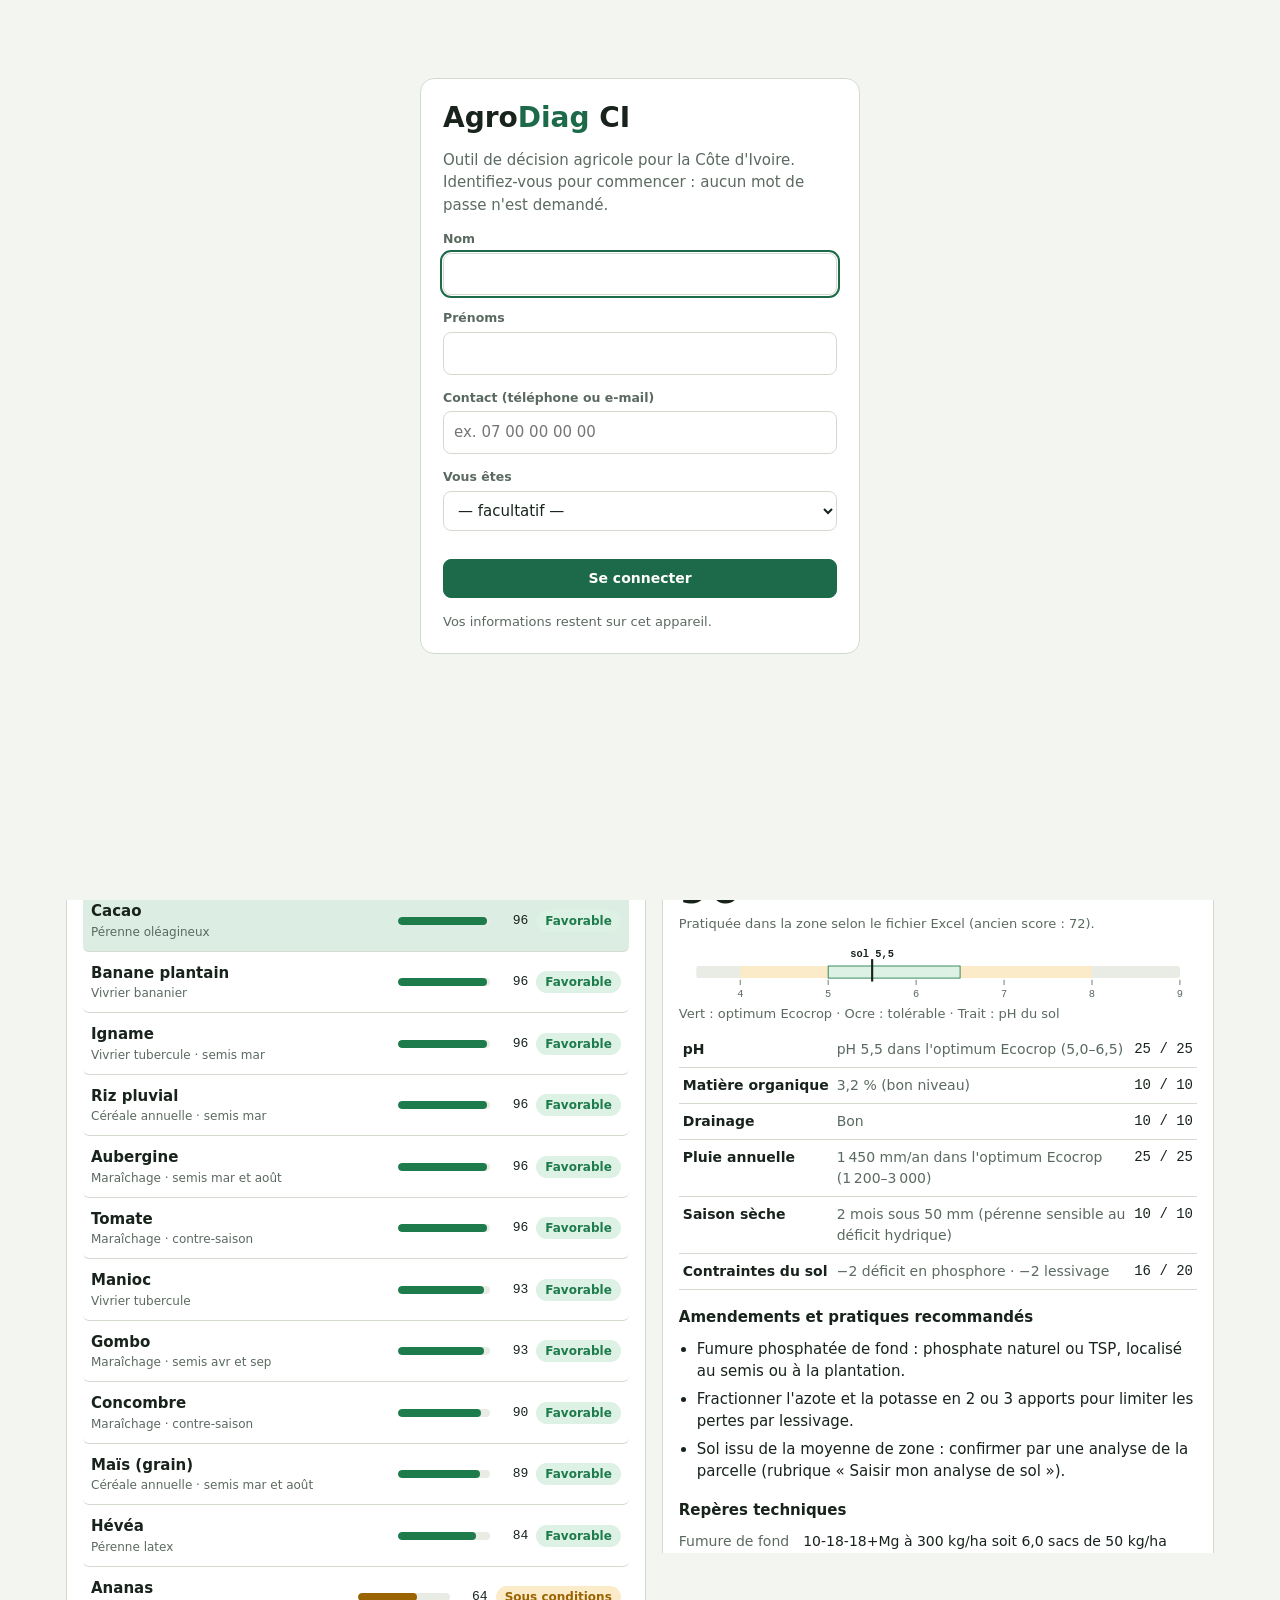
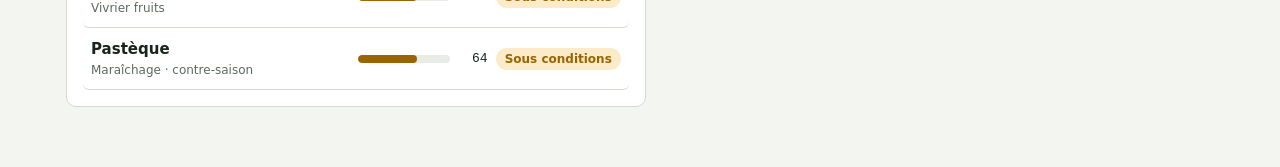
==== commit f19d85ac: "Écran de connexion : espacement des champs Co-Authored-By: Claude Opus 5.5 <noreply@anthropic.com> C" ====
--- a/docs/app/index.html
+++ b/docs/app/index.html
@@ -161,7 +161,7 @@
 table.cal{border-collapse:separate;border-spacing:2px;width:100%;min-width:560px;font-size:12px}
 table.cal th{font-weight:600;color:var(--muted);padding:2px}
 table.cal td{height:24px;border-radius:4px;background:var(--sunk)}
-table.cal td.lab{background:none;font-weight:600;white-space:nowrap;padding-right:8px;font-size:12.5px;color:var(--fg)}
+table.cal td.rl{background:none;font-weight:600;white-space:nowrap;padding-right:8px;font-size:12.5px;color:var(--fg)}
 table.cal td.c-pep{background:#B9D7C7}
 table.cal td.c-prep{background:#E6D3B3}
 table.cal td.c-sem{background:var(--accent)}
@@ -183,6 +183,7 @@
 .ed-form textarea{min-height:70px;resize:vertical}
 .ed-form .quad{display:grid;grid-template-columns:repeat(4,minmax(0,1fr));gap:6px}
 .ed-form .chkrow{display:flex;flex-wrap:wrap;gap:14px}
+.login-card .field{flex:none}
 </style>
 <div id="login" class="login" hidden>
   <form class="login-card" id="loginForm" novalidate>
@@ -1349,7 +1350,7 @@
 
 function calTable(rows){
   return `<div class="cal-wrap"><table class="cal"><thead><tr><th></th>${MOIS.map(m=>`<th>${m}</th>`).join('')}</tr></thead><tbody>
-    ${rows.filter(r=>r[1].length).map(([lab, ms, cls])=>`<tr><td class="lab">${esc(lab)}</td>${MOIS.map((_,i)=>`<td class="${ms.includes(i)?cls:''}"></td>`).join('')}</tr>`).join('')}
+    ${rows.filter(r=>r[1].length).map(([lab, ms, cls])=>`<tr><td class="rl">${esc(lab)}</td>${MOIS.map((_,i)=>`<td class="${ms.includes(i)?cls:''}"></td>`).join('')}</tr>`).join('')}
   </tbody></table></div>`;
 }
 function ficheHTML(F, forFile){
@@ -1421,7 +1422,7 @@
 async function downloadTech(){
   const loc = findLoc(TECH.loc) || D.locs[0], c=CULT[TECH.crop], surf=Math.max(0.01, parseFloat($('#ftSurf').value)||1);
   const F = ficheTech(loc, c, surf);
-  const css = `body{font:15px/1.5 system-ui,-apple-system,"Segoe UI",sans-serif;color:#18231C;max-width:860px;margin:0 auto;padding:20px}h2{font-size:24px;margin:0 0 6px;color:#1D6A4A}h3{font-size:17px;margin:22px 0 8px;padding-top:12px;border-top:1px solid #D3DACF}ul{padding-left:20px}li{margin:4px 0}.muted{color:#5B6A60}.small{font-size:13px}.big{display:flex;gap:10px;align-items:center;margin:10px 0}.big .n{font-size:34px;font-weight:700}.pill{border-radius:99px;padding:2px 10px;font-size:12px;font-weight:600;background:#E8ECE5}.p-fav{background:#DDF1E5;color:#1E7B4C}.p-cond{background:#FBEBC9;color:#9A6400}.p-risk{background:#FADFCF;color:#B4501A}.p-bad{background:#F8DADE;color:#B42335}.zone-note{border-left:3px solid #1D6A4A;background:#DCEDE3;padding:8px 12px;margin-top:8px;border-radius:0 8px 8px 0}.notice{background:#FBEBC9;padding:8px 12px;border-radius:8px}table.cal{border-collapse:separate;border-spacing:2px;width:100%;font-size:12px}table.cal td{height:22px;border-radius:4px;background:#E8ECE5}table.cal td.lab{background:none;font-weight:600;white-space:nowrap;padding-right:8px}.c-pep{background:#B9D7C7!important}.c-prep{background:#E6D3B3!important}.c-sem{background:#1D6A4A!important}.c-ent{background:#DDF1E5!important}.c-rec{background:#9A6400!important}.c-sec{background:#FADFCF!important}.legend{display:flex;flex-wrap:wrap;gap:10px;font-size:12px;color:#5B6A60}.legend i{display:inline-block;width:12px;height:12px;border-radius:3px;margin-right:4px}:root{--accent:#1D6A4A;--good-bg:#DDF1E5;--warn:#9A6400;--risk-bg:#FADFCF;--risk:#B4501A;--bad:#B42335}`;
+  const css = `body{font:15px/1.5 system-ui,-apple-system,"Segoe UI",sans-serif;color:#18231C;max-width:860px;margin:0 auto;padding:20px}h2{font-size:24px;margin:0 0 6px;color:#1D6A4A}h3{font-size:17px;margin:22px 0 8px;padding-top:12px;border-top:1px solid #D3DACF}ul{padding-left:20px}li{margin:4px 0}.muted{color:#5B6A60}.small{font-size:13px}.big{display:flex;gap:10px;align-items:center;margin:10px 0}.big .n{font-size:34px;font-weight:700}.pill{border-radius:99px;padding:2px 10px;font-size:12px;font-weight:600;background:#E8ECE5}.p-fav{background:#DDF1E5;color:#1E7B4C}.p-cond{background:#FBEBC9;color:#9A6400}.p-risk{background:#FADFCF;color:#B4501A}.p-bad{background:#F8DADE;color:#B42335}.zone-note{border-left:3px solid #1D6A4A;background:#DCEDE3;padding:8px 12px;margin-top:8px;border-radius:0 8px 8px 0}.notice{background:#FBEBC9;padding:8px 12px;border-radius:8px}table.cal{border-collapse:separate;border-spacing:2px;width:100%;font-size:12px}table.cal td{height:22px;border-radius:4px;background:#E8ECE5}table.cal td.rl{background:none;font-weight:600;white-space:nowrap;padding-right:8px}.c-pep{background:#B9D7C7!important}.c-prep{background:#E6D3B3!important}.c-sem{background:#1D6A4A!important}.c-ent{background:#DDF1E5!important}.c-rec{background:#9A6400!important}.c-sec{background:#FADFCF!important}.legend{display:flex;flex-wrap:wrap;gap:10px;font-size:12px;color:#5B6A60}.legend i{display:inline-block;width:12px;height:12px;border-radius:3px;margin-right:4px}:root{--accent:#1D6A4A;--good-bg:#DDF1E5;--warn:#9A6400;--risk-bg:#FADFCF;--risk:#B4501A;--bad:#B42335}`;
   const html = `<!doctype html><html lang="fr"><head><meta charset="utf-8"><meta name="viewport" content="width=device-width,initial-scale=1"><title>Fiche technique ${esc(c.nom)} – ${esc(loc.nom)}</title><style>${css}</style></head><body><p class="small muted">AgroDiag CI · Outil de décision agricole</p>${ficheHTML(F, true)}</body></html>`;
   const name = `Fiche_${slug(c.nom)}_${slug(loc.nom)}.html`;
   const r = await saveFile(name, html, 'text/html');
